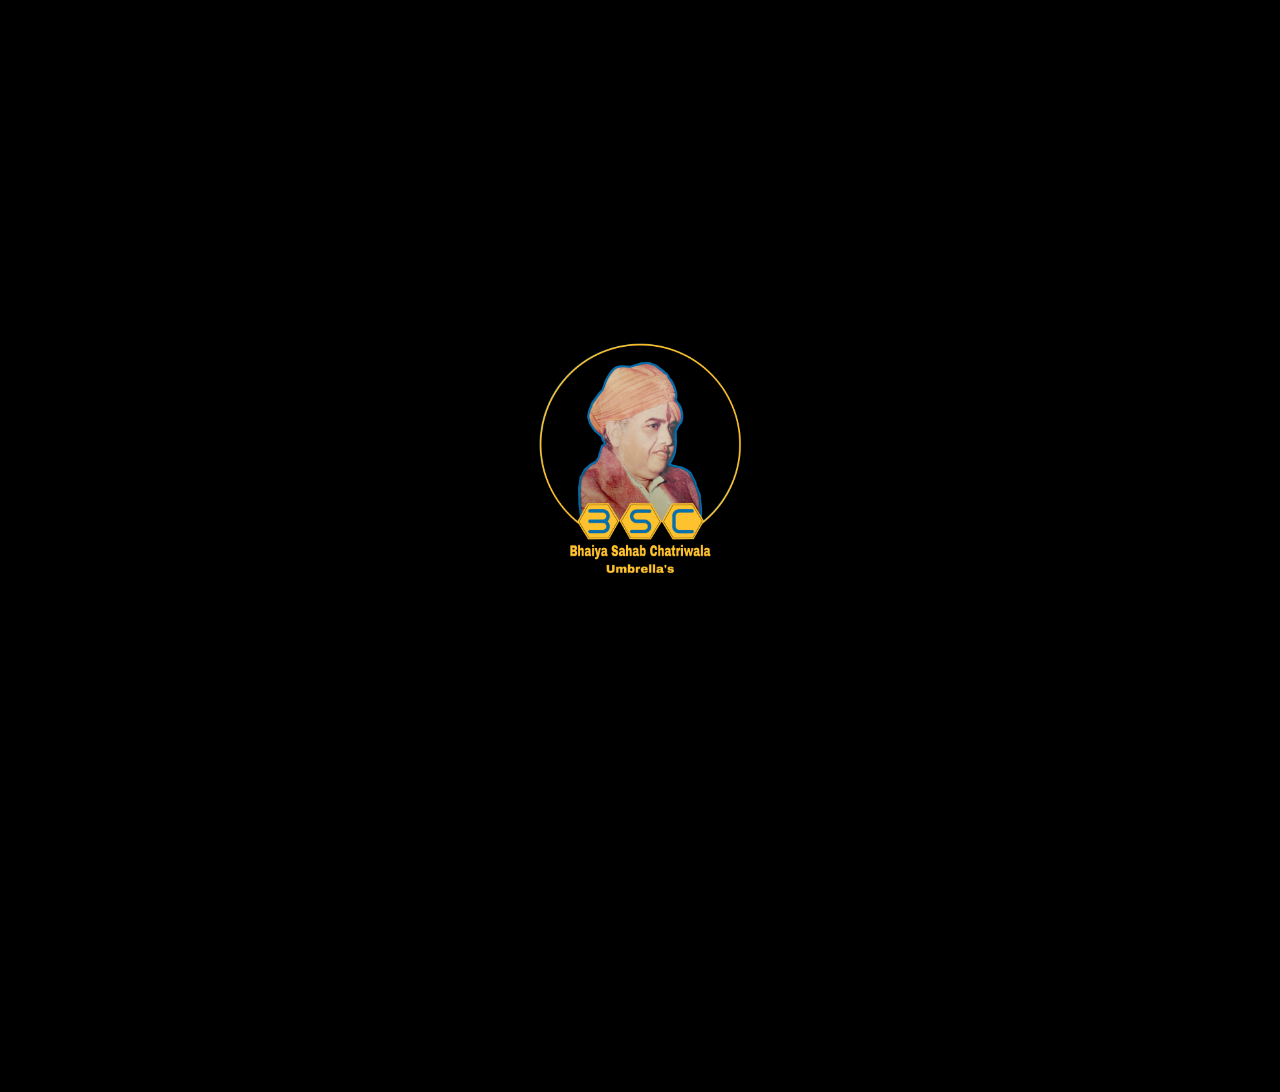
==== index.html @ 4df109ca "Add files via upload" ====
<!DOCTYPE html>
<html>
<head>
  <title>BSC Umbrellas</title>
  <style>
    body {
      background-color: black;
      display: flex;
      justify-content: center;
      align-items: center;
      height: 100vh;
      margin: 0;
    }

    .image-container {
      padding: 500px; /* Adjust padding as needed */
      text-align: center;
    }

    img {
      width: 100%;
      height: auto;
    }
  </style>
</head>
<body>
  <div class="image-container">
    <img src="image.png" alt="Your Image">
  </div>
</body>
</html>
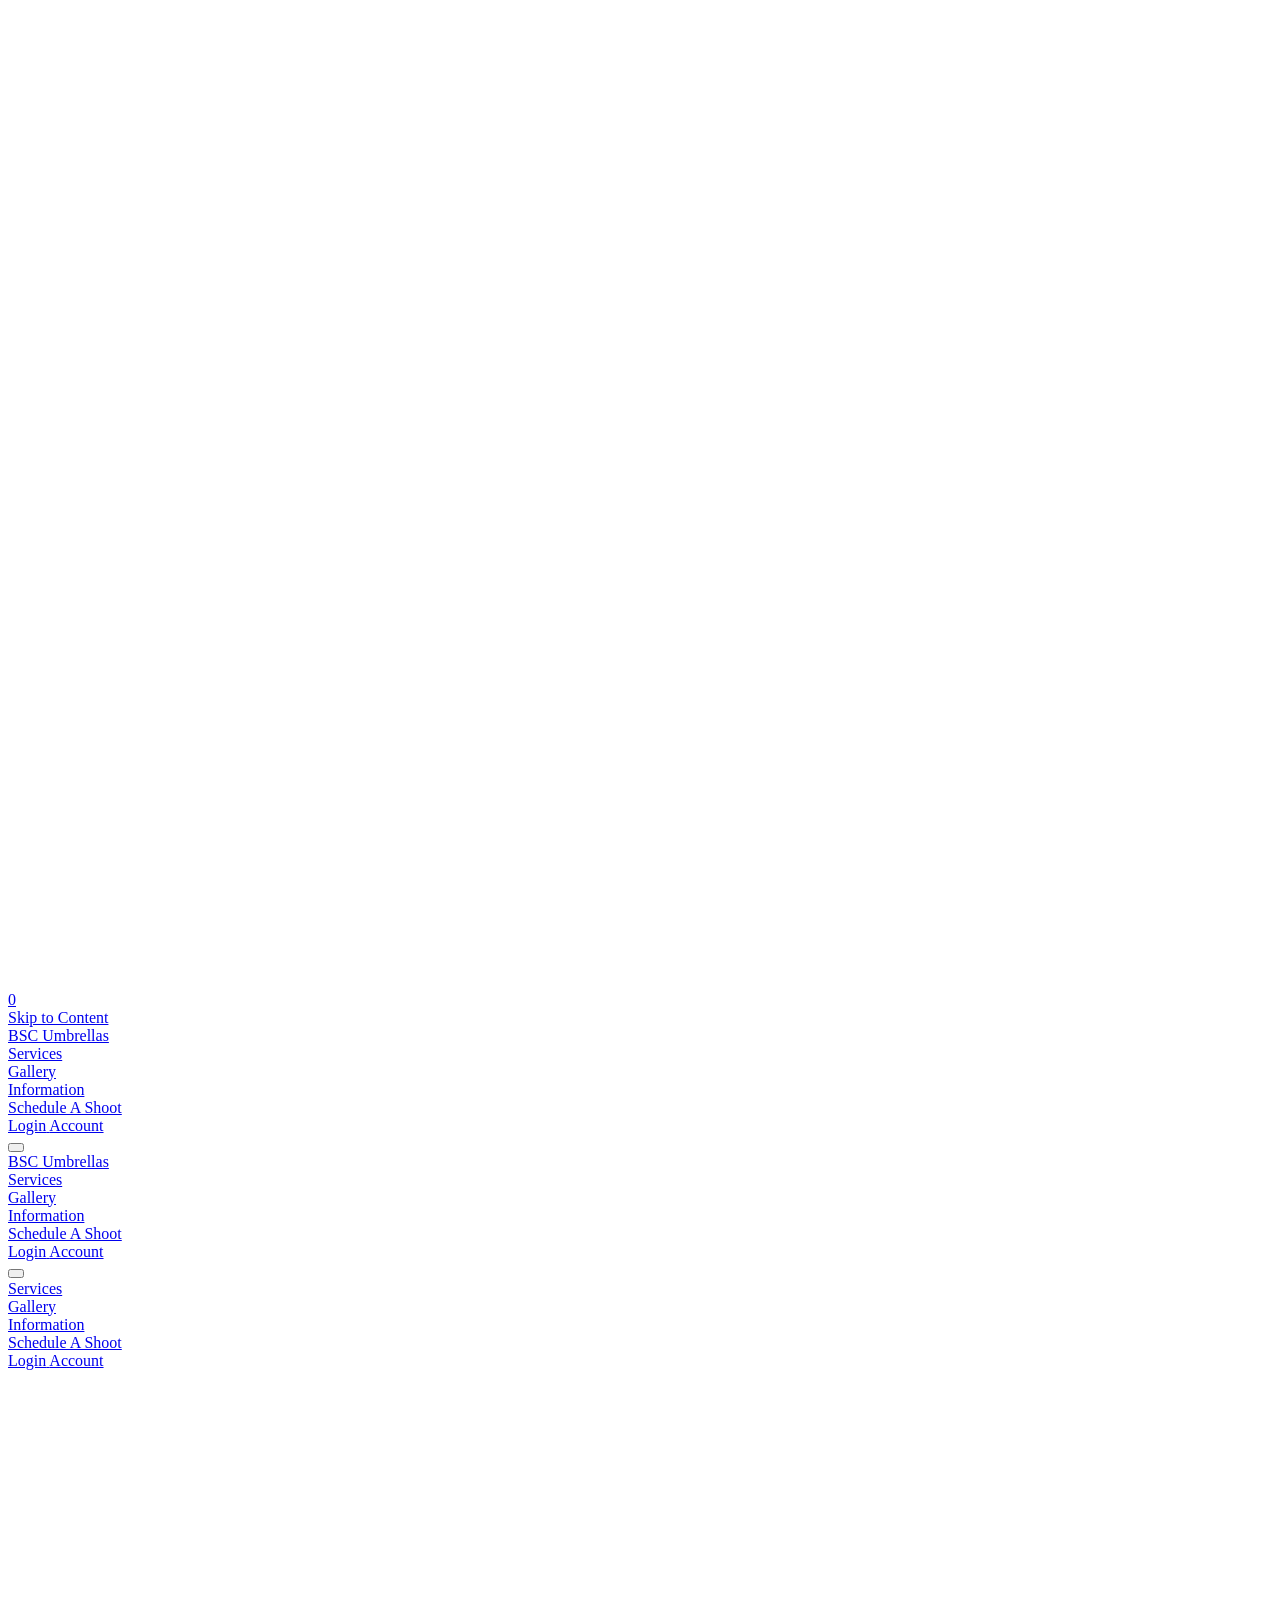
==== commit 9b97c761: "Update index.html" ====
--- a/index.html
+++ b/index.html
@@ -1,31 +1,1496 @@
-<!DOCTYPE html>
-<html>
-<head>
-  <title>BSC Umbrellas</title>
-  <style>
-    body {
-      background-color: black;
-      display: flex;
-      justify-content: center;
-      align-items: center;
-      height: 100vh;
-      margin: 0;
-    }
-
-    .image-container {
-      padding: 500px; /* Adjust padding as needed */
-      text-align: center;
-    }
-
-    img {
-      width: 100%;
-      height: auto;
-    }
-  </style>
-</head>
-<body>
-  <div class="image-container">
-    <img src="image.png" alt="Your Image">
-  </div>
-</body>
-</html>
+
+<!doctype html>
+<html xmlns:og="http://opengraphprotocol.org/schema/" xmlns:fb="http://www.facebook.com/2008/fbml" lang="en-US"  >
+  <head>
+    <meta http-equiv="X-UA-Compatible" content="IE=edge,chrome=1">
+    <meta name="viewport" content="width=device-width, initial-scale=1">
+    <!-- This is Squarespace. --><!-- shallot-lanternfish-g6jk -->
+<base href="">
+<meta charset="utf-8" />
+<title>BSC Umbrellas</title>
+<meta http-equiv="Accept-CH" content="Sec-CH-UA-Platform-Version, Sec-CH-UA-Model" /><link rel="icon" type="image/x-icon" href="https://assets.squarespace.com/universal/default-favicon.ico"/>
+<link rel="canonical" href="https://shallot-lanternfish-g6jk.squarespace.com"/>
+<meta property="og:site_name" content="BSC Umbrellas"/>
+<meta property="og:title" content="BSC Umbrellas"/>
+<meta property="og:url" content="https://shallot-lanternfish-g6jk.squarespace.com"/>
+<meta property="og:type" content="website"/>
+<meta itemprop="name" content="BSC Umbrellas"/>
+<meta itemprop="url" content="https://shallot-lanternfish-g6jk.squarespace.com"/>
+<meta name="twitter:title" content="BSC Umbrellas"/>
+<meta name="twitter:url" content="https://shallot-lanternfish-g6jk.squarespace.com"/>
+<meta name="twitter:card" content="summary"/>
+<meta name="description" content="" />
+<link rel="preconnect" href="https://images.squarespace-cdn.com">
+<script type="text/javascript" src="//use.typekit.net/ik/[base64].js"></script>
+<script type="text/javascript">try{Typekit.load();}catch(e){}</script>
+<script type="text/javascript" crossorigin="anonymous" defer="defer" nomodule="nomodule" src="//assets.squarespace.com/@sqs/polyfiller/1.6/legacy.js"></script>
+<script type="text/javascript" crossorigin="anonymous" defer="defer" src="//assets.squarespace.com/@sqs/polyfiller/1.6/modern.js"></script>
+<script type="text/javascript">SQUARESPACE_ROLLUPS = {};</script>
+<script>(function(rollups, name) { if (!rollups[name]) { rollups[name] = {}; } rollups[name].js = ["//assets.squarespace.com/universal/scripts-compressed/extract-css-runtime-6c32e32b6938e95defd7-min.en-US.js"]; })(SQUARESPACE_ROLLUPS, 'squarespace-extract_css_runtime');</script>
+<script crossorigin="anonymous" src="//assets.squarespace.com/universal/scripts-compressed/extract-css-runtime-6c32e32b6938e95defd7-min.en-US.js" defer ></script><script>(function(rollups, name) { if (!rollups[name]) { rollups[name] = {}; } rollups[name].js = ["//assets.squarespace.com/universal/scripts-compressed/extract-css-moment-js-vendor-dfbb72c875564c27a00c-min.en-US.js"]; })(SQUARESPACE_ROLLUPS, 'squarespace-extract_css_moment_js_vendor');</script>
+<script crossorigin="anonymous" src="//assets.squarespace.com/universal/scripts-compressed/extract-css-moment-js-vendor-dfbb72c875564c27a00c-min.en-US.js" defer ></script><script>(function(rollups, name) { if (!rollups[name]) { rollups[name] = {}; } rollups[name].js = ["//assets.squarespace.com/universal/scripts-compressed/cldr-resource-pack-15305921bb94c505cd92-min.en-US.js"]; })(SQUARESPACE_ROLLUPS, 'squarespace-cldr_resource_pack');</script>
+<script crossorigin="anonymous" src="//assets.squarespace.com/universal/scripts-compressed/cldr-resource-pack-15305921bb94c505cd92-min.en-US.js" defer ></script><script>(function(rollups, name) { if (!rollups[name]) { rollups[name] = {}; } rollups[name].js = ["//assets.squarespace.com/universal/scripts-compressed/common-vendors-stable-0f51b06fac4ba1f7c845-min.en-US.js"]; })(SQUARESPACE_ROLLUPS, 'squarespace-common_vendors_stable');</script>
+<script crossorigin="anonymous" src="//assets.squarespace.com/universal/scripts-compressed/common-vendors-stable-0f51b06fac4ba1f7c845-min.en-US.js" defer ></script><script>(function(rollups, name) { if (!rollups[name]) { rollups[name] = {}; } rollups[name].js = ["//assets.squarespace.com/universal/scripts-compressed/common-vendors-7fe376b784c3d1272675-min.en-US.js"]; })(SQUARESPACE_ROLLUPS, 'squarespace-common_vendors');</script>
+<script crossorigin="anonymous" src="//assets.squarespace.com/universal/scripts-compressed/common-vendors-7fe376b784c3d1272675-min.en-US.js" defer ></script><script>(function(rollups, name) { if (!rollups[name]) { rollups[name] = {}; } rollups[name].js = ["//assets.squarespace.com/universal/scripts-compressed/common-0af7051cb221d11716b7-min.en-US.js"]; })(SQUARESPACE_ROLLUPS, 'squarespace-common');</script>
+<script crossorigin="anonymous" src="//assets.squarespace.com/universal/scripts-compressed/common-0af7051cb221d11716b7-min.en-US.js" defer ></script><script>(function(rollups, name) { if (!rollups[name]) { rollups[name] = {}; } rollups[name].js = ["//assets.squarespace.com/universal/scripts-compressed/user-account-core-000e7836c83080affa0c-min.en-US.js"]; })(SQUARESPACE_ROLLUPS, 'squarespace-user_account_core');</script>
+<script crossorigin="anonymous" src="//assets.squarespace.com/universal/scripts-compressed/user-account-core-000e7836c83080affa0c-min.en-US.js" defer ></script><script>(function(rollups, name) { if (!rollups[name]) { rollups[name] = {}; } rollups[name].css = ["//assets.squarespace.com/universal/styles-compressed/user-account-core-e84acd73aa5ee3fcd4ad-min.en-US.css"]; })(SQUARESPACE_ROLLUPS, 'squarespace-user_account_core');</script>
+<link rel="stylesheet" type="text/css" href="//assets.squarespace.com/universal/styles-compressed/user-account-core-e84acd73aa5ee3fcd4ad-min.en-US.css"><script>(function(rollups, name) { if (!rollups[name]) { rollups[name] = {}; } rollups[name].js = ["//assets.squarespace.com/universal/scripts-compressed/performance-52d31862402d449695d0-min.en-US.js"]; })(SQUARESPACE_ROLLUPS, 'squarespace-performance');</script>
+<script crossorigin="anonymous" src="//assets.squarespace.com/universal/scripts-compressed/performance-52d31862402d449695d0-min.en-US.js" defer ></script><script data-name="static-context">Static = window.Static || {}; Static.SQUARESPACE_CONTEXT = {"betaFeatureFlags":["commerce_site_visitor_metrics","emit_donation_events_to_census","themes","commerce_order_status_access","i18n_beta_website_locales","collection_typename_switching","background_art_onboarding","marketing_landing_page","donations_refresh_in_circle_labs","visitor_react_forms","member_areas_feature","campaigns_discount_section_in_automations","rewrite_transactional_email_from_address","commerce_subscription_renewal_notifications","new_stacked_index","override_block_styles","crm_product_contacts_use_mfe","campaigns_discount_section_in_blasts","nested_categories","unify_edit_mode_p2","nested_categories_migration_enabled","customer_account_creation_recaptcha","scripts_defer","hideable_header_footer_for_courses","gdpr_cookie_banner","accounting_orders_sync","fluid_engine","campaigns_new_image_layout_picker","pages_panel_v3_search_bar","commerce_clearpay","hideable_header_footer","hideable_header_footer_for_memberareas","enable_css_variable_tweaks","is_feature_gate_refresh_enabled","campaigns_global_uc_ab","crm_redesign_phase_1","supports_versioned_template_assets","toggle_preview_new_shortcut","hideable_header_footer_for_videos","campaigns_import_discounts","send_local_pickup_ready_email","commerce_paywall_renewal_notifications","campaigns_thumbnail_layout","hide_header_footer_beta","donations_refresh","customer_accounts_email_verification","fluid_engine_clean_up_grid_contextual_change","blueprint_content_replacement"],"videoAssetsFeatureFlags":["mux-data-video-collection","mux-data-course-collection"],"facebookAppId":"314192535267336","facebookApiVersion":"v6.0","rollups":{"squarespace-announcement-bar":{"js":"//assets.squarespace.com/universal/scripts-compressed/announcement-bar-82a55d2bcacd1fa1d3ec-min.en-US.js"},"squarespace-audio-player":{"css":"//assets.squarespace.com/universal/styles-compressed/audio-player-9fb16b1675c0ff315dae-min.en-US.css","js":"//assets.squarespace.com/universal/scripts-compressed/audio-player-cda3d0fa26419c07eaa9-min.en-US.js"},"squarespace-blog-collection-list":{"css":"//assets.squarespace.com/universal/styles-compressed/blog-collection-list-0106e2d3707028a62a85-min.en-US.css","js":"//assets.squarespace.com/universal/scripts-compressed/blog-collection-list-f179daf3c110a4b83377-min.en-US.js"},"squarespace-calendar-block-renderer":{"css":"//assets.squarespace.com/universal/styles-compressed/calendar-block-renderer-0e361398b7723c9dc63e-min.en-US.css","js":"//assets.squarespace.com/universal/scripts-compressed/calendar-block-renderer-becb4ac66ce529be2bdc-min.en-US.js"},"squarespace-chartjs-helpers":{"css":"//assets.squarespace.com/universal/styles-compressed/chartjs-helpers-e1c09c17d776634c0edc-min.en-US.css","js":"//assets.squarespace.com/universal/scripts-compressed/chartjs-helpers-da52ff1571e0aca1e1c5-min.en-US.js"},"squarespace-comments":{"css":"//assets.squarespace.com/universal/styles-compressed/comments-24b74a0326eae0cd5049-min.en-US.css","js":"//assets.squarespace.com/universal/scripts-compressed/comments-a0f0d8ac974b7de690f4-min.en-US.js"},"squarespace-custom-css-popup":{"css":"//assets.squarespace.com/universal/styles-compressed/custom-css-popup-7fb4bd09bee3062ca29f-min.en-US.css","js":"//assets.squarespace.com/universal/scripts-compressed/custom-css-popup-5b0541c3915304a59263-min.en-US.js"},"squarespace-dialog":{"css":"//assets.squarespace.com/universal/styles-compressed/dialog-6816f8065458b74ddbe1-min.en-US.css","js":"//assets.squarespace.com/universal/scripts-compressed/dialog-f5adc2bfd3272756b466-min.en-US.js"},"squarespace-events-collection":{"css":"//assets.squarespace.com/universal/styles-compressed/events-collection-0e361398b7723c9dc63e-min.en-US.css","js":"//assets.squarespace.com/universal/scripts-compressed/events-collection-67c0d3276878656310bc-min.en-US.js"},"squarespace-form-rendering-utils":{"js":"//assets.squarespace.com/universal/scripts-compressed/form-rendering-utils-7d9990eaf890a063d3c2-min.en-US.js"},"squarespace-forms":{"css":"//assets.squarespace.com/universal/styles-compressed/forms-8d93ba2c12ff0765b64c-min.en-US.css","js":"//assets.squarespace.com/universal/scripts-compressed/forms-7f1fadf0be4417ff4504-min.en-US.js"},"squarespace-gallery-collection-list":{"css":"//assets.squarespace.com/universal/styles-compressed/gallery-collection-list-0106e2d3707028a62a85-min.en-US.css","js":"//assets.squarespace.com/universal/scripts-compressed/gallery-collection-list-98da2f72755541dab245-min.en-US.js"},"squarespace-image-zoom":{"css":"//assets.squarespace.com/universal/styles-compressed/image-zoom-0106e2d3707028a62a85-min.en-US.css","js":"//assets.squarespace.com/universal/scripts-compressed/image-zoom-80da18540c2c91f06baf-min.en-US.js"},"squarespace-pinterest":{"css":"//assets.squarespace.com/universal/styles-compressed/pinterest-0106e2d3707028a62a85-min.en-US.css","js":"//assets.squarespace.com/universal/scripts-compressed/pinterest-754236289c5ba28792cc-min.en-US.js"},"squarespace-popup-overlay":{"css":"//assets.squarespace.com/universal/styles-compressed/popup-overlay-b2bf7df4402e207cd72c-min.en-US.css","js":"//assets.squarespace.com/universal/scripts-compressed/popup-overlay-3ecbb34de4b62bd7f1a3-min.en-US.js"},"squarespace-product-quick-view":{"css":"//assets.squarespace.com/universal/styles-compressed/product-quick-view-4aec27f1bd826750e9db-min.en-US.css","js":"//assets.squarespace.com/universal/scripts-compressed/product-quick-view-c684483e9b743908aeab-min.en-US.js"},"squarespace-products-collection-item-v2":{"css":"//assets.squarespace.com/universal/styles-compressed/products-collection-item-v2-0106e2d3707028a62a85-min.en-US.css","js":"//assets.squarespace.com/universal/scripts-compressed/products-collection-item-v2-d76e0cec0cbd95d2fdfd-min.en-US.js"},"squarespace-products-collection-list-v2":{"css":"//assets.squarespace.com/universal/styles-compressed/products-collection-list-v2-0106e2d3707028a62a85-min.en-US.css","js":"//assets.squarespace.com/universal/scripts-compressed/products-collection-list-v2-be13450cfd6ff4aa937e-min.en-US.js"},"squarespace-search-page":{"css":"//assets.squarespace.com/universal/styles-compressed/search-page-dcc0462e30efbd6dc562-min.en-US.css","js":"//assets.squarespace.com/universal/scripts-compressed/search-page-fa32cb968d52feb3e4f9-min.en-US.js"},"squarespace-search-preview":{"js":"//assets.squarespace.com/universal/scripts-compressed/search-preview-fb8220341d13fe06a50f-min.en-US.js"},"squarespace-simple-liking":{"css":"//assets.squarespace.com/universal/styles-compressed/simple-liking-a9eb87c1b73b199ce387-min.en-US.css","js":"//assets.squarespace.com/universal/scripts-compressed/simple-liking-3c5936ee7186988153f2-min.en-US.js"},"squarespace-social-buttons":{"css":"//assets.squarespace.com/universal/styles-compressed/social-buttons-98ee3a678d356d849b76-min.en-US.css","js":"//assets.squarespace.com/universal/scripts-compressed/social-buttons-18d01aeb237c8b65741d-min.en-US.js"},"squarespace-tourdates":{"css":"//assets.squarespace.com/universal/styles-compressed/tourdates-0106e2d3707028a62a85-min.en-US.css","js":"//assets.squarespace.com/universal/scripts-compressed/tourdates-705763b908fbffcb73e4-min.en-US.js"},"squarespace-website-overlays-manager":{"css":"//assets.squarespace.com/universal/styles-compressed/website-overlays-manager-6dfb472f441e39d78b13-min.en-US.css","js":"//assets.squarespace.com/universal/scripts-compressed/website-overlays-manager-a06545cabe41f52c4e10-min.en-US.js"}},"pageType":2,"website":{"id":"66ae064d92ee4a4804e218df","identifier":"shallot-lanternfish-g6jk","websiteType":1,"contentModifiedOn":1722680944218,"cloneable":false,"hasBeenCloneable":false,"siteStatus":{},"language":"en-US","timeZone":"Asia/Kolkata","machineTimeZoneOffset":19800000,"timeZoneOffset":19800000,"timeZoneAbbr":"IST","siteTitle":"BSC Umbrellas","fullSiteTitle":"BSC Umbrellas","siteDescription":"","location":{},"shareButtonOptions":{"8":true,"3":true,"4":true,"7":true,"1":true,"2":true,"6":true},"authenticUrl":"https://shallot-lanternfish-g6jk.squarespace.com","internalUrl":"https://shallot-lanternfish-g6jk.squarespace.com","baseUrl":"https://shallot-lanternfish-g6jk.squarespace.com","sslSetting":3,"isHstsEnabled":true,"socialAccounts":[{"serviceId":64,"addedOn":1722680909307,"profileUrl":"http://instagram.com/squarespace","iconEnabled":true,"serviceName":"instagram-unauth"},{"serviceId":62,"addedOn":1722680909310,"profileUrl":"http://twitter.com/squarespace","iconEnabled":true,"serviceName":"twitter-unauth"},{"serviceId":65,"addedOn":1722680909329,"profileUrl":"https://www.linkedin.com/company/squarespace/","iconEnabled":true,"serviceName":"linkedin-unauth"}],"typekitId":"","statsMigrated":false,"imageMetadataProcessingEnabled":false,"captchaSettings":{"enabledForDonations":false},"showOwnerLogin":false},"websiteSettings":{"id":"66ae064d92ee4a4804e218e8","websiteId":"66ae064d92ee4a4804e218df","subjects":[],"country":"IN","state":"MP","simpleLikingEnabled":true,"mobileInfoBarSettings":{"isContactEmailEnabled":false,"isContactPhoneNumberEnabled":false,"isLocationEnabled":false,"isBusinessHoursEnabled":false},"announcementBarSettings":{},"commentLikesAllowed":true,"commentAnonAllowed":true,"commentThreaded":true,"commentApprovalRequired":false,"commentAvatarsOn":true,"commentSortType":2,"commentFlagThreshold":0,"commentFlagsAllowed":true,"commentEnableByDefault":true,"commentDisableAfterDaysDefault":0,"disqusShortname":"","commentsEnabled":false,"businessHours":{},"storeSettings":{"returnPolicy":null,"termsOfService":null,"privacyPolicy":null,"expressCheckout":false,"continueShoppingLinkUrl":"/","useLightCart":false,"showNoteField":false,"shippingCountryDefaultValue":"US","billToShippingDefaultValue":false,"showShippingPhoneNumber":true,"isShippingPhoneRequired":false,"showBillingPhoneNumber":true,"isBillingPhoneRequired":false,"currenciesSupported":["USD","CAD","GBP","AUD","EUR","CHF","NOK","SEK","DKK","NZD","SGD","MXN","HKD","CZK","ILS","MYR","RUB","PHP","PLN","THB","BRL","ARS","COP","IDR","INR","JPY","ZAR"],"defaultCurrency":"USD","selectedCurrency":"INR","measurementStandard":1,"showCustomCheckoutForm":false,"checkoutPageMarketingOptInEnabled":true,"enableMailingListOptInByDefault":false,"sameAsRetailLocation":false,"merchandisingSettings":{"scarcityEnabledOnProductItems":false,"scarcityEnabledOnProductBlocks":false,"scarcityMessageType":"DEFAULT_SCARCITY_MESSAGE","scarcityThreshold":10,"multipleQuantityAllowedForServices":true,"restockNotificationsEnabled":false,"restockNotificationsMailingListSignUpEnabled":false,"relatedProductsEnabled":false,"relatedProductsOrdering":"random","soldOutVariantsDropdownDisabled":false,"productComposerOptedIn":false,"productComposerABTestOptedOut":false,"productReviewsEnabled":false},"minimumOrderSubtotalEnabled":false,"minimumOrderSubtotal":{"currency":"INR","value":"0.00"},"isLive":false,"multipleQuantityAllowedForServices":true},"useEscapeKeyToLogin":false,"ssBadgeType":1,"ssBadgePosition":4,"ssBadgeVisibility":1,"ssBadgeDevices":1,"pinterestOverlayOptions":{"mode":"disabled"},"ampEnabled":false,"userAccountsSettings":{"loginAllowed":true,"signupAllowed":true}},"cookieSettings":{"isCookieBannerEnabled":false,"isRestrictiveCookiePolicyEnabled":false,"isRestrictiveCookiePolicyAbsolute":false,"cookieBannerText":"","cookieBannerTheme":"","cookieBannerVariant":"","cookieBannerPosition":"","cookieBannerCtaVariant":"","cookieBannerCtaText":"","cookieBannerAcceptType":"OPT_IN","cookieBannerOptOutCtaText":"","cookieBannerHasOptOut":false,"cookieBannerHasManageCookies":true,"cookieBannerManageCookiesLabel":"","cookieBannerSavedPreferencesText":"","cookieBannerSavedPreferencesLayout":"PILL"},"websiteCloneable":false,"collection":{"title":"Home","id":"66ae066f474fde1309609821","fullUrl":"/","type":10,"permissionType":1},"subscribed":false,"appDomain":"squarespace.com","templateTweakable":true,"tweakJSON":{"form-use-theme-colors":"false","header-logo-height":"50px","header-mobile-logo-max-height":"30px","header-vert-padding":"2.2vw","header-width":"Inset","maxPageWidth":"1800px","pagePadding":"4vw","tweak-blog-alternating-side-by-side-image-aspect-ratio":"1:1 Square","tweak-blog-alternating-side-by-side-image-spacing":"5%","tweak-blog-alternating-side-by-side-meta-spacing":"15px","tweak-blog-alternating-side-by-side-primary-meta":"Categories","tweak-blog-alternating-side-by-side-read-more-spacing":"5px","tweak-blog-alternating-side-by-side-secondary-meta":"Date","tweak-blog-basic-grid-columns":"2","tweak-blog-basic-grid-image-aspect-ratio":"3:2 Standard","tweak-blog-basic-grid-image-spacing":"30px","tweak-blog-basic-grid-meta-spacing":"15px","tweak-blog-basic-grid-primary-meta":"Categories","tweak-blog-basic-grid-read-more-spacing":"15px","tweak-blog-basic-grid-secondary-meta":"Date","tweak-blog-item-custom-width":"60","tweak-blog-item-show-author-profile":"true","tweak-blog-item-width":"Narrow","tweak-blog-masonry-columns":"2","tweak-blog-masonry-horizontal-spacing":"150px","tweak-blog-masonry-image-spacing":"25px","tweak-blog-masonry-meta-spacing":"20px","tweak-blog-masonry-primary-meta":"Categories","tweak-blog-masonry-read-more-spacing":"5px","tweak-blog-masonry-secondary-meta":"Date","tweak-blog-masonry-vertical-spacing":"100px","tweak-blog-side-by-side-image-aspect-ratio":"1:1 Square","tweak-blog-side-by-side-image-spacing":"6%","tweak-blog-side-by-side-meta-spacing":"20px","tweak-blog-side-by-side-primary-meta":"Categories","tweak-blog-side-by-side-read-more-spacing":"5px","tweak-blog-side-by-side-secondary-meta":"Date","tweak-blog-single-column-image-spacing":"40px","tweak-blog-single-column-meta-spacing":"30px","tweak-blog-single-column-primary-meta":"Categories","tweak-blog-single-column-read-more-spacing":"30px","tweak-blog-single-column-secondary-meta":"Date","tweak-events-stacked-show-thumbnails":"true","tweak-events-stacked-thumbnail-size":"3:2 Standard","tweak-fixed-header":"true","tweak-fixed-header-style":"Basic","tweak-global-animations-animation-curve":"ease","tweak-global-animations-animation-delay":"0.1s","tweak-global-animations-animation-duration":"0.1s","tweak-global-animations-animation-style":"fade","tweak-global-animations-animation-type":"none","tweak-global-animations-complexity-level":"detailed","tweak-global-animations-enabled":"false","tweak-portfolio-grid-basic-custom-height":"50","tweak-portfolio-grid-overlay-custom-height":"50","tweak-portfolio-hover-follow-acceleration":"10%","tweak-portfolio-hover-follow-animation-duration":"Medium","tweak-portfolio-hover-follow-animation-type":"Fade","tweak-portfolio-hover-follow-delimiter":"Forward Slash","tweak-portfolio-hover-follow-front":"false","tweak-portfolio-hover-follow-layout":"Inline","tweak-portfolio-hover-follow-size":"75","tweak-portfolio-hover-follow-text-spacing-x":"1.5","tweak-portfolio-hover-follow-text-spacing-y":"1.5","tweak-portfolio-hover-static-animation-duration":"Medium","tweak-portfolio-hover-static-animation-type":"Scale Up","tweak-portfolio-hover-static-delimiter":"Forward Slash","tweak-portfolio-hover-static-front":"false","tweak-portfolio-hover-static-layout":"Stacked","tweak-portfolio-hover-static-size":"75","tweak-portfolio-hover-static-text-spacing-x":"1.5","tweak-portfolio-hover-static-text-spacing-y":"1.5","tweak-portfolio-index-background-animation-duration":"Medium","tweak-portfolio-index-background-animation-type":"Fade","tweak-portfolio-index-background-custom-height":"50","tweak-portfolio-index-background-delimiter":"None","tweak-portfolio-index-background-height":"Large","tweak-portfolio-index-background-horizontal-alignment":"Center","tweak-portfolio-index-background-link-format":"Stacked","tweak-portfolio-index-background-persist":"false","tweak-portfolio-index-background-vertical-alignment":"Middle","tweak-portfolio-index-background-width":"Full Bleed","tweak-product-basic-item-click-action":"None","tweak-product-basic-item-gallery-aspect-ratio":"3:4 Three-Four (Vertical)","tweak-product-basic-item-gallery-design":"Slideshow","tweak-product-basic-item-gallery-width":"50%","tweak-product-basic-item-hover-action":"None","tweak-product-basic-item-image-spacing":"3vw","tweak-product-basic-item-image-zoom-factor":"1.75","tweak-product-basic-item-product-variant-display":"Dropdown","tweak-product-basic-item-thumbnail-placement":"Side","tweak-product-basic-item-variant-picker-layout":"Dropdowns","tweak-products-add-to-cart-button":"false","tweak-products-columns":"3","tweak-products-gutter-column":"2vw","tweak-products-gutter-row":"3vw","tweak-products-header-text-alignment":"Middle","tweak-products-image-aspect-ratio":"1:1 Square","tweak-products-image-text-spacing":"1vw","tweak-products-mobile-columns":"1","tweak-products-text-alignment":"Left","tweak-products-width":"Inset","tweak-transparent-header":"true"},"templateId":"5c5a519771c10ba3470d8101","templateVersion":"7.1","pageFeatures":[1,2,4],"gmRenderKey":"QUl6YVN5Q0JUUk9xNkx1dkZfSUUxcjQ2LVQ0QWVUU1YtMGQ3bXk4","templateScriptsRootUrl":"https://static1.squarespace.com/static/vta/5c5a519771c10ba3470d8101/scripts/","impersonatedSession":false,"demoCollections":[{"collectionId":"63506526a962b83855e7ee52","deleted":true},{"collectionId":"635066bd9f2faf37da8d2ef8","deleted":false},{"collectionId":"63506718d9d8fa63aa257c99","deleted":false},{"collectionId":"6377bdd7840a5f36a68793ea","deleted":false},{"collectionId":"6377be987c9d3667682941d2","deleted":false}],"tzData":{"zones":[[330,null,"IST",null]],"rules":{}},"showAnnouncementBar":false,"recaptchaEnterpriseContext":{"recaptchaEnterpriseSiteKey":"6LdDFQwjAAAAAPigEvvPgEVbb7QBm-TkVJdDTlAv"},"i18nContext":{"timeZoneData":{"id":"Asia/Kolkata","name":"India Standard Time"}},"env":"PRODUCTION"};</script><script type="application/ld+json">{"url":"https://shallot-lanternfish-g6jk.squarespace.com","name":"BSC Umbrellas","description":"","@context":"http://schema.org","@type":"WebSite"}</script><script type="application/ld+json">{"address":"","openingHours":"","@context":"http://schema.org","@type":"LocalBusiness"}</script><link rel="stylesheet" type="text/css" href="https://static1.squarespace.com/static/versioned-site-css/66ae064d92ee4a4804e218df/1/5c5a519771c10ba3470d8101/66ae064d92ee4a4804e218ed/1550/site.css"/><script>Static.COOKIE_BANNER_CAPABLE = true;</script>
+<!-- End of Squarespace Headers -->
+    
+      <link rel="stylesheet" type="text/css" href="https://static1.squarespace.com/static/vta/5c5a519771c10ba3470d8101/versioned-assets/1722632295808-EC46FDD7XUWRGN7BOAK2/static.css">
+    
+  </head>
+
+  <body
+    id="collection-66ae066f474fde1309609821"
+    class="
+      primary-button-style-outline primary-button-shape-square secondary-button-style-outline secondary-button-shape-square tertiary-button-style-outline tertiary-button-shape-square  form-field-style-solid form-field-shape-square form-field-border-all form-field-checkbox-type-icon form-field-checkbox-fill-solid form-field-checkbox-color-inverted form-field-checkbox-shape-square form-field-checkbox-layout-stack form-field-radio-type-icon form-field-radio-fill-solid form-field-radio-color-normal form-field-radio-shape-pill form-field-radio-layout-stack form-field-survey-fill-solid form-field-survey-color-normal form-field-survey-shape-pill form-field-hover-focus-outline form-submit-button-style-label header-overlay-alignment-center header-width-inset tweak-transparent-header tweak-fixed-header tweak-fixed-header-style-basic tweak-blog-alternating-side-by-side-width-inset tweak-blog-alternating-side-by-side-image-aspect-ratio-11-square tweak-blog-alternating-side-by-side-text-alignment-left tweak-blog-alternating-side-by-side-read-more-style-show tweak-blog-alternating-side-by-side-image-text-alignment-middle tweak-blog-alternating-side-by-side-delimiter-bullet tweak-blog-alternating-side-by-side-meta-position-top tweak-blog-alternating-side-by-side-primary-meta-categories tweak-blog-alternating-side-by-side-secondary-meta-date tweak-blog-alternating-side-by-side-excerpt-show tweak-blog-basic-grid-width-inset tweak-blog-basic-grid-image-aspect-ratio-32-standard tweak-blog-basic-grid-text-alignment-center tweak-blog-basic-grid-delimiter-bullet tweak-blog-basic-grid-image-placement-above tweak-blog-basic-grid-read-more-style-show tweak-blog-basic-grid-primary-meta-categories tweak-blog-basic-grid-secondary-meta-date tweak-blog-basic-grid-excerpt-show tweak-blog-item-width-narrow tweak-blog-item-text-alignment-left tweak-blog-item-meta-position-above-title tweak-blog-item-show-categories tweak-blog-item-show-date tweak-blog-item-show-author-name tweak-blog-item-show-author-profile tweak-blog-item-delimiter-dash tweak-blog-masonry-width-full tweak-blog-masonry-text-alignment-center tweak-blog-masonry-primary-meta-categories tweak-blog-masonry-secondary-meta-date tweak-blog-masonry-meta-position-top tweak-blog-masonry-read-more-style-show tweak-blog-masonry-delimiter-space tweak-blog-masonry-image-placement-above tweak-blog-masonry-excerpt-show tweak-blog-side-by-side-width-inset tweak-blog-side-by-side-image-placement-left tweak-blog-side-by-side-image-aspect-ratio-11-square tweak-blog-side-by-side-primary-meta-categories tweak-blog-side-by-side-secondary-meta-date tweak-blog-side-by-side-meta-position-top tweak-blog-side-by-side-text-alignment-left tweak-blog-side-by-side-image-text-alignment-middle tweak-blog-side-by-side-read-more-style-show tweak-blog-side-by-side-delimiter-bullet tweak-blog-side-by-side-excerpt-show tweak-blog-single-column-width-inset tweak-blog-single-column-text-alignment-center tweak-blog-single-column-image-placement-above tweak-blog-single-column-delimiter-bullet tweak-blog-single-column-read-more-style-show tweak-blog-single-column-primary-meta-categories tweak-blog-single-column-secondary-meta-date tweak-blog-single-column-meta-position-top tweak-blog-single-column-content-excerpt-and-title tweak-events-stacked-width-inset tweak-events-stacked-height-small tweak-events-stacked-show-past-events tweak-events-stacked-show-thumbnails tweak-events-stacked-thumbnail-size-32-standard tweak-events-stacked-date-style-side-tag tweak-events-stacked-show-time tweak-events-stacked-show-location tweak-events-stacked-ical-gcal-links tweak-events-stacked-show-excerpt   tweak-global-animations-complexity-level-detailed tweak-global-animations-animation-style-fade tweak-global-animations-animation-type-none tweak-global-animations-animation-curve-ease tweak-portfolio-grid-basic-width-inset tweak-portfolio-grid-basic-height-medium tweak-portfolio-grid-basic-image-aspect-ratio-43-four-three tweak-portfolio-grid-basic-text-alignment-left tweak-portfolio-grid-basic-hover-effect-zoom tweak-portfolio-grid-overlay-width-full tweak-portfolio-grid-overlay-height-small tweak-portfolio-grid-overlay-image-aspect-ratio-43-four-three tweak-portfolio-grid-overlay-text-placement-center tweak-portfolio-grid-overlay-show-text-after-hover tweak-portfolio-index-background-link-format-stacked tweak-portfolio-index-background-width-full-bleed tweak-portfolio-index-background-height-large  tweak-portfolio-index-background-vertical-alignment-middle tweak-portfolio-index-background-horizontal-alignment-center tweak-portfolio-index-background-delimiter-none tweak-portfolio-index-background-animation-type-fade tweak-portfolio-index-background-animation-duration-medium tweak-portfolio-hover-follow-layout-inline  tweak-portfolio-hover-follow-delimiter-forward-slash tweak-portfolio-hover-follow-animation-type-fade tweak-portfolio-hover-follow-animation-duration-medium tweak-portfolio-hover-static-layout-stacked  tweak-portfolio-hover-static-delimiter-forward-slash tweak-portfolio-hover-static-animation-type-scale-up tweak-portfolio-hover-static-animation-duration-medium tweak-product-basic-item-product-variant-display-dropdown tweak-product-basic-item-product-subscription-display-radio tweak-product-basic-item-product-subscription-border-shape-square tweak-product-basic-item-width-full tweak-product-basic-item-gallery-aspect-ratio-34-three-four-vertical tweak-product-basic-item-text-alignment-left tweak-product-basic-item-navigation-breadcrumbs tweak-product-basic-item-description-position-below-price tweak-product-basic-item-description-position-mobile-below-add-to-cart-button tweak-product-basic-item-content-alignment-top tweak-product-basic-item-gallery-design-slideshow tweak-product-basic-item-gallery-placement-left tweak-product-basic-item-thumbnail-placement-side tweak-product-basic-item-click-action-none tweak-product-basic-item-hover-action-none tweak-product-basic-item-variant-picker-layout-dropdowns tweak-product-basic-item-add-to-cart-standalone tweak-product-basic-item-add-to-cart-mobile-standalone tweak-products-width-inset tweak-products-image-aspect-ratio-11-square tweak-products-text-alignment-left  tweak-products-price-show tweak-products-nested-category-type-top tweak-products-category-title tweak-products-header-text-alignment-middle tweak-products-breadcrumbs image-block-poster-text-alignment-center image-block-card-content-position-center image-block-card-text-alignment-left image-block-overlap-content-position-center image-block-overlap-text-alignment-left image-block-collage-content-position-top image-block-collage-text-alignment-left image-block-stack-text-alignment-left hide-opentable-icons opentable-style-dark tweak-product-quick-view-button-style-floating tweak-product-quick-view-button-position-bottom tweak-product-quick-view-lightbox-excerpt-display-truncate tweak-product-quick-view-lightbox-show-arrows tweak-product-quick-view-lightbox-show-close-button tweak-product-quick-view-lightbox-controls-weight-light native-currency-code-inr collection-type-page collection-66ae066f474fde1309609821 collection-layout-default homepage mobile-style-available sqs-seven-one
+      
+        
+          
+            
+              
+            
+          
+        
+      
+    "
+    tabindex="-1"
+  >
+    <div
+      id="siteWrapper"
+      class="clearfix site-wrapper"
+    >
+      
+        <div id="floatingCart" class="floating-cart hidden">
+          <a href="/cart" class="icon icon--stroke icon--fill icon--cart sqs-custom-cart">
+            <span class="Cart-inner">
+              
+
+
+
+  <svg class="icon icon--cart" viewBox="0 0 31 24">
+  <g class="svg-icon cart-icon--odd">
+    <circle fill="none" stroke-miterlimit="10" cx="22.5" cy="21.5" r="1"/>
+    <circle fill="none" stroke-miterlimit="10" cx="9.5" cy="21.5" r="1"/>
+    <path fill="none" stroke-miterlimit="10" d="M0,1.5h5c0.6,0,1.1,0.4,1.1,1l1.7,13
+      c0.1,0.5,0.6,1,1.1,1h15c0.5,0,1.2-0.4,1.4-0.9l3.3-8.1c0.2-0.5-0.1-0.9-0.6-0.9H12"/>
+  </g>
+</svg>
+
+              <div class="legacy-cart icon-cart-quantity">
+                <span class="sqs-cart-quantity">0</span>
+              </div>
+            </span>
+          </a>
+        </div>
+      
+
+      
+
+
+
+
+
+
+
+
+
+
+
+
+
+
+
+
+
+  <header
+    data-test="header"
+    id="header"
+    
+    class="
+      
+        
+          
+        
+      
+      header theme-col--primary
+    "
+    data-section-theme=""
+    data-controller="Header"
+    data-current-styles="{
+&quot;layout&quot;: &quot;navRight&quot;,
+&quot;action&quot;: {
+&quot;href&quot;: &quot;/session&quot;,
+&quot;buttonText&quot;: &quot;Book session&quot;,
+&quot;newWindow&quot;: false
+},
+&quot;showSocial&quot;: false,
+&quot;socialOptions&quot;: {
+&quot;socialBorderShape&quot;: &quot;none&quot;,
+&quot;socialBorderStyle&quot;: &quot;outline&quot;,
+&quot;socialBorderThickness&quot;: {
+&quot;unit&quot;: &quot;px&quot;,
+&quot;value&quot;: 1.0
+}
+},
+&quot;menuOverlayAnimation&quot;: &quot;fade&quot;,
+&quot;cartStyle&quot;: &quot;cart&quot;,
+&quot;cartText&quot;: &quot;Cart&quot;,
+&quot;showEmptyCartState&quot;: true,
+&quot;cartOptions&quot;: {
+&quot;iconType&quot;: &quot;stroke-1&quot;,
+&quot;cartBorderShape&quot;: &quot;none&quot;,
+&quot;cartBorderStyle&quot;: &quot;outline&quot;,
+&quot;cartBorderThickness&quot;: {
+&quot;unit&quot;: &quot;px&quot;,
+&quot;value&quot;: 1.0
+}
+},
+&quot;showButton&quot;: false,
+&quot;showCart&quot;: false,
+&quot;showAccountLogin&quot;: true,
+&quot;headerStyle&quot;: &quot;dynamic&quot;,
+&quot;languagePicker&quot;: {
+&quot;enabled&quot;: false,
+&quot;iconEnabled&quot;: false,
+&quot;iconType&quot;: &quot;globe&quot;,
+&quot;flagShape&quot;: &quot;shiny&quot;,
+&quot;languageFlags&quot;: [ ]
+},
+&quot;mobileOptions&quot;: {
+&quot;layout&quot;: &quot;logoLeftNavRight&quot;,
+&quot;menuIcon&quot;: &quot;doubleLineHamburger&quot;,
+&quot;menuIconOptions&quot;: {
+&quot;style&quot;: &quot;doubleLineHamburger&quot;,
+&quot;thickness&quot;: {
+&quot;unit&quot;: &quot;px&quot;,
+&quot;value&quot;: 1.0
+}
+}
+},
+&quot;dynamicOptions&quot;: {
+&quot;border&quot;: {
+&quot;enabled&quot;: true,
+&quot;position&quot;: &quot;bottom&quot;,
+&quot;thickness&quot;: {
+&quot;unit&quot;: &quot;px&quot;,
+&quot;value&quot;: 1.0
+},
+&quot;color&quot;: {
+&quot;type&quot;: &quot;SITE_PALETTE_COLOR&quot;,
+&quot;sitePaletteColor&quot;: {
+&quot;colorName&quot;: &quot;black&quot;,
+&quot;alphaModifier&quot;: 1.0
+}
+}
+}
+},
+&quot;solidOptions&quot;: {
+&quot;headerOpacity&quot;: {
+&quot;unit&quot;: &quot;%&quot;,
+&quot;value&quot;: 100.0
+},
+&quot;border&quot;: {
+&quot;enabled&quot;: false,
+&quot;position&quot;: &quot;allSides&quot;,
+&quot;thickness&quot;: {
+&quot;unit&quot;: &quot;px&quot;,
+&quot;value&quot;: 4.0
+},
+&quot;color&quot;: {
+&quot;type&quot;: &quot;SITE_PALETTE_COLOR&quot;,
+&quot;sitePaletteColor&quot;: {
+&quot;colorName&quot;: &quot;black&quot;,
+&quot;alphaModifier&quot;: 1.0
+}
+}
+},
+&quot;dropShadow&quot;: {
+&quot;enabled&quot;: false,
+&quot;blur&quot;: {
+&quot;unit&quot;: &quot;px&quot;,
+&quot;value&quot;: 30.0
+},
+&quot;spread&quot;: {
+&quot;unit&quot;: &quot;px&quot;,
+&quot;value&quot;: 0.0
+},
+&quot;distance&quot;: {
+&quot;unit&quot;: &quot;px&quot;,
+&quot;value&quot;: 0.0
+},
+&quot;color&quot;: {
+&quot;type&quot;: &quot;SITE_PALETTE_COLOR&quot;,
+&quot;sitePaletteColor&quot;: {
+&quot;colorName&quot;: &quot;black&quot;,
+&quot;alphaModifier&quot;: 1.0
+}
+}
+},
+&quot;blurBackground&quot;: {
+&quot;enabled&quot;: false,
+&quot;blurRadius&quot;: {
+&quot;unit&quot;: &quot;px&quot;,
+&quot;value&quot;: 12.0
+}
+},
+&quot;backgroundColor&quot;: {
+&quot;type&quot;: &quot;SITE_PALETTE_COLOR&quot;,
+&quot;sitePaletteColor&quot;: {
+&quot;colorName&quot;: &quot;white&quot;,
+&quot;alphaModifier&quot;: 1.0
+}
+},
+&quot;navigationColor&quot;: {
+&quot;type&quot;: &quot;SITE_PALETTE_COLOR&quot;,
+&quot;sitePaletteColor&quot;: {
+&quot;colorName&quot;: &quot;black&quot;,
+&quot;alphaModifier&quot;: 1.0
+}
+}
+},
+&quot;gradientOptions&quot;: {
+&quot;gradientType&quot;: &quot;faded&quot;,
+&quot;headerOpacity&quot;: {
+&quot;unit&quot;: &quot;%&quot;,
+&quot;value&quot;: 0.0
+},
+&quot;border&quot;: {
+&quot;enabled&quot;: false,
+&quot;position&quot;: &quot;allSides&quot;,
+&quot;thickness&quot;: {
+&quot;unit&quot;: &quot;px&quot;,
+&quot;value&quot;: 4.0
+},
+&quot;color&quot;: {
+&quot;type&quot;: &quot;SITE_PALETTE_COLOR&quot;,
+&quot;sitePaletteColor&quot;: {
+&quot;colorName&quot;: &quot;black&quot;,
+&quot;alphaModifier&quot;: 1.0
+}
+}
+},
+&quot;dropShadow&quot;: {
+&quot;enabled&quot;: false,
+&quot;blur&quot;: {
+&quot;unit&quot;: &quot;px&quot;,
+&quot;value&quot;: 30.0
+},
+&quot;spread&quot;: {
+&quot;unit&quot;: &quot;px&quot;,
+&quot;value&quot;: 0.0
+},
+&quot;distance&quot;: {
+&quot;unit&quot;: &quot;px&quot;,
+&quot;value&quot;: 0.0
+},
+&quot;color&quot;: {
+&quot;type&quot;: &quot;SITE_PALETTE_COLOR&quot;,
+&quot;sitePaletteColor&quot;: {
+&quot;colorName&quot;: &quot;black&quot;,
+&quot;alphaModifier&quot;: 1.0
+}
+}
+},
+&quot;blurBackground&quot;: {
+&quot;enabled&quot;: false,
+&quot;blurRadius&quot;: {
+&quot;unit&quot;: &quot;px&quot;,
+&quot;value&quot;: 12.0
+}
+},
+&quot;backgroundColor&quot;: {
+&quot;type&quot;: &quot;SITE_PALETTE_COLOR&quot;,
+&quot;sitePaletteColor&quot;: {
+&quot;colorName&quot;: &quot;white&quot;,
+&quot;alphaModifier&quot;: 1.0
+}
+},
+&quot;navigationColor&quot;: {
+&quot;type&quot;: &quot;SITE_PALETTE_COLOR&quot;,
+&quot;sitePaletteColor&quot;: {
+&quot;colorName&quot;: &quot;black&quot;,
+&quot;alphaModifier&quot;: 1.0
+}
+}
+},
+&quot;dropShadowOptions&quot;: {
+&quot;enabled&quot;: false,
+&quot;blur&quot;: {
+&quot;unit&quot;: &quot;px&quot;,
+&quot;value&quot;: 12.0
+},
+&quot;spread&quot;: {
+&quot;unit&quot;: &quot;px&quot;,
+&quot;value&quot;: 0.0
+},
+&quot;distance&quot;: {
+&quot;unit&quot;: &quot;px&quot;,
+&quot;value&quot;: 12.0
+}
+},
+&quot;borderOptions&quot;: {
+&quot;enabled&quot;: true,
+&quot;position&quot;: &quot;bottom&quot;,
+&quot;thickness&quot;: {
+&quot;unit&quot;: &quot;px&quot;,
+&quot;value&quot;: 1.0
+},
+&quot;color&quot;: {
+&quot;type&quot;: &quot;SITE_PALETTE_COLOR&quot;,
+&quot;sitePaletteColor&quot;: {
+&quot;colorName&quot;: &quot;black&quot;,
+&quot;alphaModifier&quot;: 1.0
+}
+}
+},
+&quot;showPromotedElement&quot;: false,
+&quot;buttonVariant&quot;: &quot;primary&quot;,
+&quot;blurBackground&quot;: {
+&quot;enabled&quot;: false,
+&quot;blurRadius&quot;: {
+&quot;unit&quot;: &quot;px&quot;,
+&quot;value&quot;: 12.0
+}
+},
+&quot;headerOpacity&quot;: {
+&quot;unit&quot;: &quot;%&quot;,
+&quot;value&quot;: 100.0
+}
+}"
+    data-section-id="header"
+    data-header-style="dynamic"
+    data-language-picker="{
+&quot;enabled&quot;: false,
+&quot;iconEnabled&quot;: false,
+&quot;iconType&quot;: &quot;globe&quot;,
+&quot;flagShape&quot;: &quot;shiny&quot;,
+&quot;languageFlags&quot;: [ ]
+}"
+    
+    data-first-focusable-element
+    tabindex="-1"
+    style="
+      
+        
+        
+          --headerBorderColor: hsla(var(--black-hsl), 1);
+        
+      
+      
+        --solidHeaderBackgroundColor: hsla(var(--white-hsl), 1);
+      
+      
+        --solidHeaderNavigationColor: hsla(var(--black-hsl), 1);
+      
+      
+        --gradientHeaderBackgroundColor: hsla(var(--white-hsl), 1);
+      
+      
+        --gradientHeaderNavigationColor: hsla(var(--black-hsl), 1);
+      
+    "
+  >
+    
+<div class="sqs-announcement-bar-dropzone"></div>
+
+    <div class="header-announcement-bar-wrapper">
+      
+      <a
+        href="#page"
+        class="header-skip-link sqs-button-element--primary"
+      >
+        Skip to Content
+      </a>
+      
+
+
+<style>
+    @supports (-webkit-backdrop-filter: none) or (backdrop-filter: none) {
+        .header-blur-background {
+            
+            
+        }
+    }
+</style>
+      <div
+        class="header-border"
+        data-header-style="dynamic"
+        data-header-usability-enabled="true"
+        data-header-border="true"
+        data-test="header-border"
+        style="
+
+
+
+
+
+
+  
+    
+      border-width: 0px 0px 1px 0px !important;
+    
+  
+
+
+
+  
+    
+      border-width: 0px 0px 1px 0px !important;
+    
+  
+
+
+
+"
+      ></div>
+      <div
+        class="header-dropshadow"
+        data-header-style="dynamic"
+        data-header-usability-enabled="true"
+        data-header-dropshadow="false"
+        data-test="header-dropshadow"
+        style="
+
+
+  
+"
+      ></div>
+      
+      
+
+      <div class='header-inner container--fluid
+        
+        
+        
+         header-mobile-layout-logo-left-nav-right
+        
+        
+        
+        
+        
+        
+         header-layout-nav-right
+        
+        
+        
+        
+        
+        
+        
+        
+        '
+        style="
+
+
+
+
+
+
+  
+    
+      padding: 0 0 1px 0;
+    
+  
+
+
+
+"
+        data-test="header-inner"
+        >
+        <!-- Background -->
+        <div class="header-background theme-bg--primary"></div>
+
+        <div class="header-display-desktop" data-content-field="site-title">
+          
+
+          
+
+          
+
+          
+
+          
+
+          
+          
+            
+            <!-- Social -->
+            
+          
+            
+            <!-- Title and nav wrapper -->
+            <div class="header-title-nav-wrapper">
+              
+
+              
+
+              
+                
+                <!-- Title -->
+                
+                  <div
+                    class="
+                      header-title
+                      
+                    "
+                    data-animation-role="header-element"
+                  >
+                    
+                      <div class="header-title-text">
+                        <a id="site-title" href="/" data-animation-role="header-element">BSC Umbrellas</a>
+                      </div>
+                    
+                    
+                  </div>
+                
+              
+                
+                <!-- Nav -->
+                <div class="header-nav">
+                  <div class="header-nav-wrapper">
+                    <nav class="header-nav-list">
+                      
+
+
+  
+    <div class="header-nav-item header-nav-item--collection">
+      <a
+        href="/services"
+        data-animation-role="header-element"
+        
+      >
+        Services
+      </a>
+    </div>
+  
+  
+  
+
+
+  
+    <div class="header-nav-item header-nav-item--collection">
+      <a
+        href="/gallery"
+        data-animation-role="header-element"
+        
+      >
+        Gallery
+      </a>
+    </div>
+  
+  
+  
+
+
+  
+    <div class="header-nav-item header-nav-item--collection">
+      <a
+        href="/information"
+        data-animation-role="header-element"
+        
+      >
+        Information
+      </a>
+    </div>
+  
+  
+  
+
+
+  
+    <div class="header-nav-item header-nav-item--collection">
+      <a
+        href="/schedule"
+        data-animation-role="header-element"
+        
+      >
+        Schedule A Shoot
+      </a>
+    </div>
+  
+  
+  
+
+
+
+                    </nav>
+                  </div>
+                </div>
+              
+              
+            </div>
+          
+            
+            <!-- Actions -->
+            <div class="header-actions header-actions--right">
+              
+                
+                  <div class="user-accounts-link header-nav-item header-nav-item--collection customerAccountLoginDesktop" data-controller="UserAccountLink" data-animation-role="header-element">
+                    <a class="user-accounts-text-link header-nav-item" href="#" data-animation-role="header-element">
+  <span class="unauth">Login</span>
+  <span class="auth">Account</span>
+</a>
+                  </div>
+                
+              
+              
+
+              
+
+            
+            
+
+              
+              <div class="showOnMobile">
+                
+              </div>
+
+              
+              <div class="showOnDesktop">
+                
+              </div>
+
+              
+            </div>
+          
+            
+
+
+<style>
+  .top-bun, 
+  .patty, 
+  .bottom-bun {
+    height: 1px;
+  }
+</style>
+
+<!-- Burger -->
+<div class="header-burger
+
+  menu-overlay-has-visible-non-navigation-items
+
+
+  
+  no-actions
+  
+" data-animation-role="header-element">
+  <button class="header-burger-btn burger" data-test="header-burger">
+    <span hidden class="js-header-burger-open-title visually-hidden">Open Menu</span>
+    <span hidden class="js-header-burger-close-title visually-hidden">Close Menu</span>
+    <div class="burger-box">
+      <div class="burger-inner header-menu-icon-doubleLineHamburger">
+        <div class="top-bun"></div>
+        <div class="patty"></div>
+        <div class="bottom-bun"></div>
+      </div>
+    </div>
+  </button>
+</div>
+
+          
+          
+          
+          
+          
+
+        </div>
+        <div class="header-display-mobile" data-content-field="site-title">
+          
+            
+            <!-- Social -->
+            
+          
+            
+            <!-- Title and nav wrapper -->
+            <div class="header-title-nav-wrapper">
+              
+
+              
+
+              
+                
+                <!-- Title -->
+                
+                  <div
+                    class="
+                      header-title
+                      
+                    "
+                    data-animation-role="header-element"
+                  >
+                    
+                      <div class="header-title-text">
+                        <a id="site-title" href="/" data-animation-role="header-element">BSC Umbrellas</a>
+                      </div>
+                    
+                    
+                  </div>
+                
+              
+                
+                <!-- Nav -->
+                <div class="header-nav">
+                  <div class="header-nav-wrapper">
+                    <nav class="header-nav-list">
+                      
+
+
+  
+    <div class="header-nav-item header-nav-item--collection">
+      <a
+        href="/services"
+        data-animation-role="header-element"
+        
+      >
+        Services
+      </a>
+    </div>
+  
+  
+  
+
+
+  
+    <div class="header-nav-item header-nav-item--collection">
+      <a
+        href="/gallery"
+        data-animation-role="header-element"
+        
+      >
+        Gallery
+      </a>
+    </div>
+  
+  
+  
+
+
+  
+    <div class="header-nav-item header-nav-item--collection">
+      <a
+        href="/information"
+        data-animation-role="header-element"
+        
+      >
+        Information
+      </a>
+    </div>
+  
+  
+  
+
+
+  
+    <div class="header-nav-item header-nav-item--collection">
+      <a
+        href="/schedule"
+        data-animation-role="header-element"
+        
+      >
+        Schedule A Shoot
+      </a>
+    </div>
+  
+  
+  
+
+
+
+                    </nav>
+                  </div>
+                </div>
+              
+              
+            </div>
+          
+            
+            <!-- Actions -->
+            <div class="header-actions header-actions--right">
+              
+                
+                  <div class="user-accounts-link header-nav-item header-nav-item--collection customerAccountLoginDesktop" data-controller="UserAccountLink" data-animation-role="header-element">
+                    <a class="user-accounts-text-link header-nav-item" href="#" data-animation-role="header-element">
+  <span class="unauth">Login</span>
+  <span class="auth">Account</span>
+</a>
+                  </div>
+                
+              
+              
+
+              
+
+            
+            
+
+              
+              <div class="showOnMobile">
+                
+              </div>
+
+              
+              <div class="showOnDesktop">
+                
+              </div>
+
+              
+            </div>
+          
+            
+
+
+<style>
+  .top-bun, 
+  .patty, 
+  .bottom-bun {
+    height: 1px;
+  }
+</style>
+
+<!-- Burger -->
+<div class="header-burger
+
+  menu-overlay-has-visible-non-navigation-items
+
+
+  
+  no-actions
+  
+" data-animation-role="header-element">
+  <button class="header-burger-btn burger" data-test="header-burger">
+    <span hidden class="js-header-burger-open-title visually-hidden">Open Menu</span>
+    <span hidden class="js-header-burger-close-title visually-hidden">Close Menu</span>
+    <div class="burger-box">
+      <div class="burger-inner header-menu-icon-doubleLineHamburger">
+        <div class="top-bun"></div>
+        <div class="patty"></div>
+        <div class="bottom-bun"></div>
+      </div>
+    </div>
+  </button>
+</div>
+
+          
+          
+          
+          
+          
+        </div>
+      </div>
+    </div>
+    <!-- (Mobile) Menu Navigation -->
+    <div class="header-menu header-menu--folder-list
+      
+      
+      
+      
+      
+      "
+      data-section-theme=""
+      data-current-styles="{
+&quot;layout&quot;: &quot;navRight&quot;,
+&quot;action&quot;: {
+&quot;href&quot;: &quot;/session&quot;,
+&quot;buttonText&quot;: &quot;Book session&quot;,
+&quot;newWindow&quot;: false
+},
+&quot;showSocial&quot;: false,
+&quot;socialOptions&quot;: {
+&quot;socialBorderShape&quot;: &quot;none&quot;,
+&quot;socialBorderStyle&quot;: &quot;outline&quot;,
+&quot;socialBorderThickness&quot;: {
+&quot;unit&quot;: &quot;px&quot;,
+&quot;value&quot;: 1.0
+}
+},
+&quot;menuOverlayAnimation&quot;: &quot;fade&quot;,
+&quot;cartStyle&quot;: &quot;cart&quot;,
+&quot;cartText&quot;: &quot;Cart&quot;,
+&quot;showEmptyCartState&quot;: true,
+&quot;cartOptions&quot;: {
+&quot;iconType&quot;: &quot;stroke-1&quot;,
+&quot;cartBorderShape&quot;: &quot;none&quot;,
+&quot;cartBorderStyle&quot;: &quot;outline&quot;,
+&quot;cartBorderThickness&quot;: {
+&quot;unit&quot;: &quot;px&quot;,
+&quot;value&quot;: 1.0
+}
+},
+&quot;showButton&quot;: false,
+&quot;showCart&quot;: false,
+&quot;showAccountLogin&quot;: true,
+&quot;headerStyle&quot;: &quot;dynamic&quot;,
+&quot;languagePicker&quot;: {
+&quot;enabled&quot;: false,
+&quot;iconEnabled&quot;: false,
+&quot;iconType&quot;: &quot;globe&quot;,
+&quot;flagShape&quot;: &quot;shiny&quot;,
+&quot;languageFlags&quot;: [ ]
+},
+&quot;mobileOptions&quot;: {
+&quot;layout&quot;: &quot;logoLeftNavRight&quot;,
+&quot;menuIcon&quot;: &quot;doubleLineHamburger&quot;,
+&quot;menuIconOptions&quot;: {
+&quot;style&quot;: &quot;doubleLineHamburger&quot;,
+&quot;thickness&quot;: {
+&quot;unit&quot;: &quot;px&quot;,
+&quot;value&quot;: 1.0
+}
+}
+},
+&quot;dynamicOptions&quot;: {
+&quot;border&quot;: {
+&quot;enabled&quot;: true,
+&quot;position&quot;: &quot;bottom&quot;,
+&quot;thickness&quot;: {
+&quot;unit&quot;: &quot;px&quot;,
+&quot;value&quot;: 1.0
+},
+&quot;color&quot;: {
+&quot;type&quot;: &quot;SITE_PALETTE_COLOR&quot;,
+&quot;sitePaletteColor&quot;: {
+&quot;colorName&quot;: &quot;black&quot;,
+&quot;alphaModifier&quot;: 1.0
+}
+}
+}
+},
+&quot;solidOptions&quot;: {
+&quot;headerOpacity&quot;: {
+&quot;unit&quot;: &quot;%&quot;,
+&quot;value&quot;: 100.0
+},
+&quot;border&quot;: {
+&quot;enabled&quot;: false,
+&quot;position&quot;: &quot;allSides&quot;,
+&quot;thickness&quot;: {
+&quot;unit&quot;: &quot;px&quot;,
+&quot;value&quot;: 4.0
+},
+&quot;color&quot;: {
+&quot;type&quot;: &quot;SITE_PALETTE_COLOR&quot;,
+&quot;sitePaletteColor&quot;: {
+&quot;colorName&quot;: &quot;black&quot;,
+&quot;alphaModifier&quot;: 1.0
+}
+}
+},
+&quot;dropShadow&quot;: {
+&quot;enabled&quot;: false,
+&quot;blur&quot;: {
+&quot;unit&quot;: &quot;px&quot;,
+&quot;value&quot;: 30.0
+},
+&quot;spread&quot;: {
+&quot;unit&quot;: &quot;px&quot;,
+&quot;value&quot;: 0.0
+},
+&quot;distance&quot;: {
+&quot;unit&quot;: &quot;px&quot;,
+&quot;value&quot;: 0.0
+},
+&quot;color&quot;: {
+&quot;type&quot;: &quot;SITE_PALETTE_COLOR&quot;,
+&quot;sitePaletteColor&quot;: {
+&quot;colorName&quot;: &quot;black&quot;,
+&quot;alphaModifier&quot;: 1.0
+}
+}
+},
+&quot;blurBackground&quot;: {
+&quot;enabled&quot;: false,
+&quot;blurRadius&quot;: {
+&quot;unit&quot;: &quot;px&quot;,
+&quot;value&quot;: 12.0
+}
+},
+&quot;backgroundColor&quot;: {
+&quot;type&quot;: &quot;SITE_PALETTE_COLOR&quot;,
+&quot;sitePaletteColor&quot;: {
+&quot;colorName&quot;: &quot;white&quot;,
+&quot;alphaModifier&quot;: 1.0
+}
+},
+&quot;navigationColor&quot;: {
+&quot;type&quot;: &quot;SITE_PALETTE_COLOR&quot;,
+&quot;sitePaletteColor&quot;: {
+&quot;colorName&quot;: &quot;black&quot;,
+&quot;alphaModifier&quot;: 1.0
+}
+}
+},
+&quot;gradientOptions&quot;: {
+&quot;gradientType&quot;: &quot;faded&quot;,
+&quot;headerOpacity&quot;: {
+&quot;unit&quot;: &quot;%&quot;,
+&quot;value&quot;: 0.0
+},
+&quot;border&quot;: {
+&quot;enabled&quot;: false,
+&quot;position&quot;: &quot;allSides&quot;,
+&quot;thickness&quot;: {
+&quot;unit&quot;: &quot;px&quot;,
+&quot;value&quot;: 4.0
+},
+&quot;color&quot;: {
+&quot;type&quot;: &quot;SITE_PALETTE_COLOR&quot;,
+&quot;sitePaletteColor&quot;: {
+&quot;colorName&quot;: &quot;black&quot;,
+&quot;alphaModifier&quot;: 1.0
+}
+}
+},
+&quot;dropShadow&quot;: {
+&quot;enabled&quot;: false,
+&quot;blur&quot;: {
+&quot;unit&quot;: &quot;px&quot;,
+&quot;value&quot;: 30.0
+},
+&quot;spread&quot;: {
+&quot;unit&quot;: &quot;px&quot;,
+&quot;value&quot;: 0.0
+},
+&quot;distance&quot;: {
+&quot;unit&quot;: &quot;px&quot;,
+&quot;value&quot;: 0.0
+},
+&quot;color&quot;: {
+&quot;type&quot;: &quot;SITE_PALETTE_COLOR&quot;,
+&quot;sitePaletteColor&quot;: {
+&quot;colorName&quot;: &quot;black&quot;,
+&quot;alphaModifier&quot;: 1.0
+}
+}
+},
+&quot;blurBackground&quot;: {
+&quot;enabled&quot;: false,
+&quot;blurRadius&quot;: {
+&quot;unit&quot;: &quot;px&quot;,
+&quot;value&quot;: 12.0
+}
+},
+&quot;backgroundColor&quot;: {
+&quot;type&quot;: &quot;SITE_PALETTE_COLOR&quot;,
+&quot;sitePaletteColor&quot;: {
+&quot;colorName&quot;: &quot;white&quot;,
+&quot;alphaModifier&quot;: 1.0
+}
+},
+&quot;navigationColor&quot;: {
+&quot;type&quot;: &quot;SITE_PALETTE_COLOR&quot;,
+&quot;sitePaletteColor&quot;: {
+&quot;colorName&quot;: &quot;black&quot;,
+&quot;alphaModifier&quot;: 1.0
+}
+}
+},
+&quot;dropShadowOptions&quot;: {
+&quot;enabled&quot;: false,
+&quot;blur&quot;: {
+&quot;unit&quot;: &quot;px&quot;,
+&quot;value&quot;: 12.0
+},
+&quot;spread&quot;: {
+&quot;unit&quot;: &quot;px&quot;,
+&quot;value&quot;: 0.0
+},
+&quot;distance&quot;: {
+&quot;unit&quot;: &quot;px&quot;,
+&quot;value&quot;: 12.0
+}
+},
+&quot;borderOptions&quot;: {
+&quot;enabled&quot;: true,
+&quot;position&quot;: &quot;bottom&quot;,
+&quot;thickness&quot;: {
+&quot;unit&quot;: &quot;px&quot;,
+&quot;value&quot;: 1.0
+},
+&quot;color&quot;: {
+&quot;type&quot;: &quot;SITE_PALETTE_COLOR&quot;,
+&quot;sitePaletteColor&quot;: {
+&quot;colorName&quot;: &quot;black&quot;,
+&quot;alphaModifier&quot;: 1.0
+}
+}
+},
+&quot;showPromotedElement&quot;: false,
+&quot;buttonVariant&quot;: &quot;primary&quot;,
+&quot;blurBackground&quot;: {
+&quot;enabled&quot;: false,
+&quot;blurRadius&quot;: {
+&quot;unit&quot;: &quot;px&quot;,
+&quot;value&quot;: 12.0
+}
+},
+&quot;headerOpacity&quot;: {
+&quot;unit&quot;: &quot;%&quot;,
+&quot;value&quot;: 100.0
+}
+}"
+      data-section-id="overlay-nav"
+      data-show-account-login="true"
+      data-test="header-menu">
+      <div class="header-menu-bg theme-bg--primary"></div>
+      <div class="header-menu-nav">
+        <nav class="header-menu-nav-list">
+          <div data-folder="root" class="header-menu-nav-folder">
+            <div class="header-menu-nav-folder-content">
+              <!-- Menu Navigation -->
+<div class="header-menu-nav-wrapper">
+  
+    
+      
+        
+          
+            <div class="container header-menu-nav-item header-menu-nav-item--collection">
+              <a
+                href="/services"
+                
+              >
+                <div class="header-menu-nav-item-content">
+                  Services
+                </div>
+              </a>
+            </div>
+          
+        
+      
+    
+      
+        
+          
+            <div class="container header-menu-nav-item header-menu-nav-item--collection">
+              <a
+                href="/gallery"
+                
+              >
+                <div class="header-menu-nav-item-content">
+                  Gallery
+                </div>
+              </a>
+            </div>
+          
+        
+      
+    
+      
+        
+          
+            <div class="container header-menu-nav-item header-menu-nav-item--collection">
+              <a
+                href="/information"
+                
+              >
+                <div class="header-menu-nav-item-content">
+                  Information
+                </div>
+              </a>
+            </div>
+          
+        
+      
+    
+      
+        
+          
+            <div class="container header-menu-nav-item header-menu-nav-item--collection">
+              <a
+                href="/schedule"
+                
+              >
+                <div class="header-menu-nav-item-content">
+                  Schedule A Shoot
+                </div>
+              </a>
+            </div>
+          
+        
+      
+    
+  
+</div>
+
+              
+                
+                  <div
+                    class="user-accounts-link header-menu-nav-item header-nav-item--collection customerAccountLoginMobile"
+                    data-controller="UserAccountLink"
+                    data-animation-role="header-element"
+                  >
+                    <a class="user-accounts-text-link header-nav-item" href="#" data-animation-role="header-element">
+  <span class="unauth">Login</span>
+  <span class="auth">Account</span>
+</a>
+                </div>
+                
+              
+            </div>
+            
+            
+            
+          </div>
+        </nav>
+      </div>
+    </div>
+  </header>
+
+
+
+
+      <main id="page" class="container" role="main">
+        
+          
+<article class="sections" id="sections" data-page-sections="66ae066f474fde1309609820">
+  
+  
+    
+    
+
+
+  
+
+
+<section
+  data-test="page-section"
+  
+  data-section-theme=""
+  class='page-section 
+    
+      full-bleed-section
+      layout-engine-section
+    
+    background-width--full-bleed
+    
+      section-height--medium
+    
+    
+      content-width--wide
+    
+    horizontal-alignment--center
+    vertical-alignment--middle
+    
+       has-background
+    
+    
+    '
+  
+  data-section-id="66ae06a0721b7f1eee0ba311"
+  
+  data-controller="SectionWrapperController"
+  data-current-styles="{
+&quot;backgroundImage&quot;: {
+&quot;id&quot;: &quot;66ae06bd3525514846cfbfbc&quot;,
+&quot;recordType&quot;: 2,
+&quot;addedOn&quot;: 1722681021942,
+&quot;updatedOn&quot;: 1722681022007,
+&quot;workflowState&quot;: 1,
+&quot;publishOn&quot;: 1722681021942,
+&quot;authorId&quot;: &quot;66ae061f0b0ddb3ca574f5c4&quot;,
+&quot;systemDataId&quot;: &quot;c89d1918-5c80-43a2-90bc-1421db5a00ff&quot;,
+&quot;systemDataVariants&quot;: &quot;3464x3464,100w,300w,500w,750w,1000w,1500w,2500w&quot;,
+&quot;systemDataSourceType&quot;: &quot;PNG&quot;,
+&quot;filename&quot;: &quot;image.png&quot;,
+&quot;mediaFocalPoint&quot;: {
+&quot;x&quot;: 0.5,
+&quot;y&quot;: 0.5,
+&quot;source&quot;: 3
+},
+&quot;colorData&quot;: {
+&quot;topLeftAverage&quot;: &quot;000000&quot;,
+&quot;topRightAverage&quot;: &quot;000000&quot;,
+&quot;bottomLeftAverage&quot;: &quot;000000&quot;,
+&quot;bottomRightAverage&quot;: &quot;000000&quot;,
+&quot;centerAverage&quot;: &quot;d0b197&quot;,
+&quot;suggestedBgColor&quot;: &quot;2b2319&quot;
+},
+&quot;urlId&quot;: &quot;c83p71djrs4ewe8fgd78kberft2l4f&quot;,
+&quot;title&quot;: &quot;&quot;,
+&quot;body&quot;: null,
+&quot;likeCount&quot;: 0,
+&quot;commentCount&quot;: 0,
+&quot;publicCommentCount&quot;: 0,
+&quot;commentState&quot;: 2,
+&quot;unsaved&quot;: false,
+&quot;author&quot;: {
+&quot;id&quot;: &quot;66ae061f0b0ddb3ca574f5c4&quot;,
+&quot;displayName&quot;: &quot;Bhaiya Sahab .&quot;,
+&quot;firstName&quot;: &quot;Bhaiya Sahab&quot;,
+&quot;lastName&quot;: &quot;.&quot;,
+&quot;avatarUrl&quot;: &quot;https://images.squarespace-cdn.com/content/v2/namespaces/memberAccountAvatars/libraries/66ae061f0b0ddb3ca574f5c4/02327772-9854-4a73-a8eb-2d4d2deb9bf3/thirdPartyMemberAvatar-66ae061f0b0ddb3ca574f5c4-6997b393-7312-44fd-8707-d1c66ee265d9?format=300w&quot;,
+&quot;bio&quot;: &quot;&quot;,
+&quot;avatarAssetUrl&quot;: &quot;https://images.squarespace-cdn.com/content/v2/namespaces/memberAccountAvatars/libraries/66ae061f0b0ddb3ca574f5c4/02327772-9854-4a73-a8eb-2d4d2deb9bf3/thirdPartyMemberAvatar-66ae061f0b0ddb3ca574f5c4-6997b393-7312-44fd-8707-d1c66ee265d9?format=300w&quot;
+},
+&quot;assetUrl&quot;: &quot;https://images.squarespace-cdn.com/content/v1/66ae064d92ee4a4804e218df/c89d1918-5c80-43a2-90bc-1421db5a00ff/image.png&quot;,
+&quot;contentType&quot;: &quot;image/png&quot;,
+&quot;items&quot;: [ ],
+&quot;pushedServices&quot;: { },
+&quot;pendingPushedServices&quot;: { },
+&quot;originalSize&quot;: &quot;3464x3464&quot;,
+&quot;recordTypeLabel&quot;: &quot;image&quot;
+},
+&quot;imageOverlayOpacity&quot;: 0.0,
+&quot;backgroundWidth&quot;: &quot;background-width--full-bleed&quot;,
+&quot;sectionHeight&quot;: &quot;section-height--medium&quot;,
+&quot;customSectionHeight&quot;: 10,
+&quot;horizontalAlignment&quot;: &quot;horizontal-alignment--center&quot;,
+&quot;verticalAlignment&quot;: &quot;vertical-alignment--middle&quot;,
+&quot;contentWidth&quot;: &quot;content-width--wide&quot;,
+&quot;customContentWidth&quot;: 50,
+&quot;backgroundColor&quot;: &quot;&quot;,
+&quot;sectionTheme&quot;: &quot;&quot;,
+&quot;sectionAnimation&quot;: &quot;none&quot;,
+&quot;backgroundMode&quot;: &quot;image&quot;
+}"
+  data-current-context="{
+&quot;video&quot;: {
+&quot;playbackSpeed&quot;: 0.5,
+&quot;filter&quot;: 1,
+&quot;filterStrength&quot;: 0,
+&quot;zoom&quot;: 0,
+&quot;videoSourceProvider&quot;: &quot;none&quot;
+},
+&quot;backgroundImageId&quot;: null,
+&quot;backgroundMediaEffect&quot;: {
+&quot;type&quot;: &quot;none&quot;
+},
+&quot;divider&quot;: {
+&quot;enabled&quot;: false
+},
+&quot;typeName&quot;: &quot;page&quot;
+}"
+  data-animation="none"
+  data-fluid-engine-section
+   
+  
+    
+  
+  
+>
+  <div
+    class="section-border"
+    
+  >
+    <div class="section-background">
+    
+      
+        
+        
+          
+
+
+
+
+
+  
+
+
+
+<img alt="" data-src="https://images.squarespace-cdn.com/content/v1/66ae064d92ee4a4804e218df/c89d1918-5c80-43a2-90bc-1421db5a00ff/image.png" data-image="https://images.squarespace-cdn.com/content/v1/66ae064d92ee4a4804e218df/c89d1918-5c80-43a2-90bc-1421db5a00ff/image.png" data-image-dimensions="3464x3464" data-image-focal-point="0.5,0.5" alt="image.png" data-load="false" elementtiming="nbf-background" src="https://images.squarespace-cdn.com/content/v1/66ae064d92ee4a4804e218df/c89d1918-5c80-43a2-90bc-1421db5a00ff/image.png" width="3464" height="3464" alt="" sizes="(max-width: 799px) 200vw, 100vw" style="display:block;object-position: 50% 50%" srcset="https://images.squarespace-cdn.com/content/v1/66ae064d92ee4a4804e218df/c89d1918-5c80-43a2-90bc-1421db5a00ff/image.png?format=100w 100w, https://images.squarespace-cdn.com/content/v1/66ae064d92ee4a4804e218df/c89d1918-5c80-43a2-90bc-1421db5a00ff/image.png?format=300w 300w, https://images.squarespace-cdn.com/content/v1/66ae064d92ee4a4804e218df/c89d1918-5c80-43a2-90bc-1421db5a00ff/image.png?format=500w 500w, https://images.squarespace-cdn.com/content/v1/66ae064d92ee4a4804e218df/c89d1918-5c80-43a2-90bc-1421db5a00ff/image.png?format=750w 750w, https://images.squarespace-cdn.com/content/v1/66ae064d92ee4a4804e218df/c89d1918-5c80-43a2-90bc-1421db5a00ff/image.png?format=1000w 1000w, https://images.squarespace-cdn.com/content/v1/66ae064d92ee4a4804e218df/c89d1918-5c80-43a2-90bc-1421db5a00ff/image.png?format=1500w 1500w, https://images.squarespace-cdn.com/content/v1/66ae064d92ee4a4804e218df/c89d1918-5c80-43a2-90bc-1421db5a00ff/image.png?format=2500w 2500w" fetchpriority="high" loading="eager" decoding="async" data-loader="sqs">
+
+
+
+
+        
+        <div class="section-background-overlay" style="opacity: 0;"></div>
+      
+    
+    </div>
+  </div>
+  <div
+    class='content-wrapper'
+    style='
+      
+        
+      
+    '
+  >
+    <div
+      class="content"
+      
+    >
+      
+      
+      
+      
+      
+      
+      <div data-fluid-engine="true"><style>
+
+.fe-66ae06a1f0a5880a61d88d30 {
+  --grid-gutter: calc(var(--sqs-mobile-site-gutter, 6vw) - 11.0px);
+  --cell-max-width: calc( ( var(--sqs-site-max-width, 1500px) - (11.0px * (8 - 1)) ) / 8 );
+
+  display: grid;
+  position: relative;
+  grid-area: 1/1/-1/-1;
+  grid-template-rows: repeat(10,minmax(24px, auto));
+  grid-template-columns:
+    minmax(var(--grid-gutter), 1fr)
+    repeat(8, minmax(0, var(--cell-max-width)))
+    minmax(var(--grid-gutter), 1fr);
+  row-gap: 11.0px;
+  column-gap: 11.0px;
+}
+
+@media (min-width: 768px) {
+  .background-width--inset .fe-66ae06a1f0a5880a61d88d30 {
+    --inset-padding: calc(var(--sqs-site-gutter) * 2);
+  }
+
+  .fe-66ae06a1f0a5880a61d88d30 {
+    --grid-gutter: calc(var(--sqs-site-gutter, 4vw) - 11.0px);
+    --cell-max-width: calc( ( var(--sqs-site-max-width, 1500px) - (11.0px * (24 - 1)) ) / 24 );
+    --inset-padding: 0vw;
+
+    --row-height-scaling-factor: 0.0215;
+    --container-width: min(var(--sqs-site-max-width, 1500px), calc(100vw - var(--sqs-site-gutter, 4vw) * 2 - var(--inset-padding) ));
+
+    grid-template-rows: repeat(31,minmax(calc(var(--container-width) * var(--row-height-scaling-factor)), auto));
+    grid-template-columns:
+      minmax(var(--grid-gutter), 1fr)
+      repeat(24, minmax(0, var(--cell-max-width)))
+      minmax(var(--grid-gutter), 1fr);
+  }
+}
+
+
+</style><div class="fluid-engine fe-66ae06a1f0a5880a61d88d30"></div></div>
+    </div>
+  
+  </div>
+  
+</section>
+
+  
+</article>
+
+
+          
+
+          
+            
+          
+        
+      </main>
+      
+        <footer class="sections" id="footer-sections" data-footer-sections>
+  
+  
+  
+  
+  
+  
+</footer>
+
+      
+    </div>
+
+    <script defer="defer" src="https://static1.squarespace.com/static/vta/5c5a519771c10ba3470d8101/scripts/site-bundle.9a3ef7a66ff173d82888c0103a031698.js" type="text/javascript"></script>
+    <svg xmlns="http://www.w3.org/2000/svg" version="1.1" style="display:none" data-usage="social-icons-svg"><symbol id="instagram-unauth-icon" viewBox="0 0 64 64"><path d="M46.91,25.816c-0.073-1.597-0.326-2.687-0.697-3.641c-0.383-0.986-0.896-1.823-1.73-2.657c-0.834-0.834-1.67-1.347-2.657-1.73c-0.954-0.371-2.045-0.624-3.641-0.697C36.585,17.017,36.074,17,32,17s-4.585,0.017-6.184,0.09c-1.597,0.073-2.687,0.326-3.641,0.697c-0.986,0.383-1.823,0.896-2.657,1.73c-0.834,0.834-1.347,1.67-1.73,2.657c-0.371,0.954-0.624,2.045-0.697,3.641C17.017,27.415,17,27.926,17,32c0,4.074,0.017,4.585,0.09,6.184c0.073,1.597,0.326,2.687,0.697,3.641c0.383,0.986,0.896,1.823,1.73,2.657c0.834,0.834,1.67,1.347,2.657,1.73c0.954,0.371,2.045,0.624,3.641,0.697C27.415,46.983,27.926,47,32,47s4.585-0.017,6.184-0.09c1.597-0.073,2.687-0.326,3.641-0.697c0.986-0.383,1.823-0.896,2.657-1.73c0.834-0.834,1.347-1.67,1.73-2.657c0.371-0.954,0.624-2.045,0.697-3.641C46.983,36.585,47,36.074,47,32S46.983,27.415,46.91,25.816z M44.21,38.061c-0.067,1.462-0.311,2.257-0.516,2.785c-0.272,0.7-0.597,1.2-1.122,1.725c-0.525,0.525-1.025,0.85-1.725,1.122c-0.529,0.205-1.323,0.45-2.785,0.516c-1.581,0.072-2.056,0.087-6.061,0.087s-4.48-0.015-6.061-0.087c-1.462-0.067-2.257-0.311-2.785-0.516c-0.7-0.272-1.2-0.597-1.725-1.122c-0.525-0.525-0.85-1.025-1.122-1.725c-0.205-0.529-0.45-1.323-0.516-2.785c-0.072-1.582-0.087-2.056-0.087-6.061s0.015-4.48,0.087-6.061c0.067-1.462,0.311-2.257,0.516-2.785c0.272-0.7,0.597-1.2,1.122-1.725c0.525-0.525,1.025-0.85,1.725-1.122c0.529-0.205,1.323-0.45,2.785-0.516c1.582-0.072,2.056-0.087,6.061-0.087s4.48,0.015,6.061,0.087c1.462,0.067,2.257,0.311,2.785,0.516c0.7,0.272,1.2,0.597,1.725,1.122c0.525,0.525,0.85,1.025,1.122,1.725c0.205,0.529,0.45,1.323,0.516,2.785c0.072,1.582,0.087,2.056,0.087,6.061S44.282,36.48,44.21,38.061z M32,24.297c-4.254,0-7.703,3.449-7.703,7.703c0,4.254,3.449,7.703,7.703,7.703c4.254,0,7.703-3.449,7.703-7.703C39.703,27.746,36.254,24.297,32,24.297z M32,37c-2.761,0-5-2.239-5-5c0-2.761,2.239-5,5-5s5,2.239,5,5C37,34.761,34.761,37,32,37z M40.007,22.193c-0.994,0-1.8,0.806-1.8,1.8c0,0.994,0.806,1.8,1.8,1.8c0.994,0,1.8-0.806,1.8-1.8C41.807,22.999,41.001,22.193,40.007,22.193z"/></symbol><symbol id="instagram-unauth-mask" viewBox="0 0 64 64"><path d="M43.693,23.153c-0.272-0.7-0.597-1.2-1.122-1.725c-0.525-0.525-1.025-0.85-1.725-1.122c-0.529-0.205-1.323-0.45-2.785-0.517c-1.582-0.072-2.056-0.087-6.061-0.087s-4.48,0.015-6.061,0.087c-1.462,0.067-2.257,0.311-2.785,0.517c-0.7,0.272-1.2,0.597-1.725,1.122c-0.525,0.525-0.85,1.025-1.122,1.725c-0.205,0.529-0.45,1.323-0.516,2.785c-0.072,1.582-0.087,2.056-0.087,6.061s0.015,4.48,0.087,6.061c0.067,1.462,0.311,2.257,0.516,2.785c0.272,0.7,0.597,1.2,1.122,1.725s1.025,0.85,1.725,1.122c0.529,0.205,1.323,0.45,2.785,0.516c1.581,0.072,2.056,0.087,6.061,0.087s4.48-0.015,6.061-0.087c1.462-0.067,2.257-0.311,2.785-0.516c0.7-0.272,1.2-0.597,1.725-1.122s0.85-1.025,1.122-1.725c0.205-0.529,0.45-1.323,0.516-2.785c0.072-1.582,0.087-2.056,0.087-6.061s-0.015-4.48-0.087-6.061C44.143,24.476,43.899,23.682,43.693,23.153z M32,39.703c-4.254,0-7.703-3.449-7.703-7.703s3.449-7.703,7.703-7.703s7.703,3.449,7.703,7.703S36.254,39.703,32,39.703z M40.007,25.793c-0.994,0-1.8-0.806-1.8-1.8c0-0.994,0.806-1.8,1.8-1.8c0.994,0,1.8,0.806,1.8,1.8C41.807,24.987,41.001,25.793,40.007,25.793z M0,0v64h64V0H0z M46.91,38.184c-0.073,1.597-0.326,2.687-0.697,3.641c-0.383,0.986-0.896,1.823-1.73,2.657c-0.834,0.834-1.67,1.347-2.657,1.73c-0.954,0.371-2.044,0.624-3.641,0.697C36.585,46.983,36.074,47,32,47s-4.585-0.017-6.184-0.09c-1.597-0.073-2.687-0.326-3.641-0.697c-0.986-0.383-1.823-0.896-2.657-1.73c-0.834-0.834-1.347-1.67-1.73-2.657c-0.371-0.954-0.624-2.044-0.697-3.641C17.017,36.585,17,36.074,17,32c0-4.074,0.017-4.585,0.09-6.185c0.073-1.597,0.326-2.687,0.697-3.641c0.383-0.986,0.896-1.823,1.73-2.657c0.834-0.834,1.67-1.347,2.657-1.73c0.954-0.371,2.045-0.624,3.641-0.697C27.415,17.017,27.926,17,32,17s4.585,0.017,6.184,0.09c1.597,0.073,2.687,0.326,3.641,0.697c0.986,0.383,1.823,0.896,2.657,1.73c0.834,0.834,1.347,1.67,1.73,2.657c0.371,0.954,0.624,2.044,0.697,3.641C46.983,27.415,47,27.926,47,32C47,36.074,46.983,36.585,46.91,38.184z M32,27c-2.761,0-5,2.239-5,5s2.239,5,5,5s5-2.239,5-5S34.761,27,32,27z"/></symbol><symbol id="twitter-unauth-icon" viewBox="0 0 64 64"><path d="M48,22.1c-1.2,0.5-2.4,0.9-3.8,1c1.4-0.8,2.4-2.1,2.9-3.6c-1.3,0.8-2.7,1.3-4.2,1.6 C41.7,19.8,40,19,38.2,19c-3.6,0-6.6,2.9-6.6,6.6c0,0.5,0.1,1,0.2,1.5c-5.5-0.3-10.3-2.9-13.5-6.9c-0.6,1-0.9,2.1-0.9,3.3 c0,2.3,1.2,4.3,2.9,5.5c-1.1,0-2.1-0.3-3-0.8c0,0,0,0.1,0,0.1c0,3.2,2.3,5.8,5.3,6.4c-0.6,0.1-1.1,0.2-1.7,0.2c-0.4,0-0.8,0-1.2-0.1 c0.8,2.6,3.3,4.5,6.1,4.6c-2.2,1.8-5.1,2.8-8.2,2.8c-0.5,0-1.1,0-1.6-0.1c2.9,1.9,6.4,2.9,10.1,2.9c12.1,0,18.7-10,18.7-18.7 c0-0.3,0-0.6,0-0.8C46,24.5,47.1,23.4,48,22.1z"/></symbol><symbol id="twitter-unauth-mask" viewBox="0 0 64 64"><path d="M0,0v64h64V0H0z M44.7,25.5c0,0.3,0,0.6,0,0.8C44.7,35,38.1,45,26.1,45c-3.7,0-7.2-1.1-10.1-2.9 c0.5,0.1,1,0.1,1.6,0.1c3.1,0,5.9-1,8.2-2.8c-2.9-0.1-5.3-2-6.1-4.6c0.4,0.1,0.8,0.1,1.2,0.1c0.6,0,1.2-0.1,1.7-0.2 c-3-0.6-5.3-3.3-5.3-6.4c0,0,0-0.1,0-0.1c0.9,0.5,1.9,0.8,3,0.8c-1.8-1.2-2.9-3.2-2.9-5.5c0-1.2,0.3-2.3,0.9-3.3 c3.2,4,8.1,6.6,13.5,6.9c-0.1-0.5-0.2-1-0.2-1.5c0-3.6,2.9-6.6,6.6-6.6c1.9,0,3.6,0.8,4.8,2.1c1.5-0.3,2.9-0.8,4.2-1.6 c-0.5,1.5-1.5,2.8-2.9,3.6c1.3-0.2,2.6-0.5,3.8-1C47.1,23.4,46,24.5,44.7,25.5z"/></symbol><symbol id="linkedin-unauth-icon" viewBox="0 0 64 64"><path d="M20.4,44h5.4V26.6h-5.4V44z M23.1,18c-1.7,0-3.1,1.4-3.1,3.1c0,1.7,1.4,3.1,3.1,3.1 c1.7,0,3.1-1.4,3.1-3.1C26.2,19.4,24.8,18,23.1,18z M39.5,26.2c-2.6,0-4.4,1.4-5.1,2.8h-0.1v-2.4h-5.2V44h5.4v-8.6 c0-2.3,0.4-4.5,3.2-4.5c2.8,0,2.8,2.6,2.8,4.6V44H46v-9.5C46,29.8,45,26.2,39.5,26.2z"/></symbol><symbol id="linkedin-unauth-mask" viewBox="0 0 64 64"><path d="M0,0v64h64V0H0z M25.8,44h-5.4V26.6h5.4V44z M23.1,24.3c-1.7,0-3.1-1.4-3.1-3.1c0-1.7,1.4-3.1,3.1-3.1 c1.7,0,3.1,1.4,3.1,3.1C26.2,22.9,24.8,24.3,23.1,24.3z M46,44h-5.4v-8.4c0-2,0-4.6-2.8-4.6c-2.8,0-3.2,2.2-3.2,4.5V44h-5.4V26.6 h5.2V29h0.1c0.7-1.4,2.5-2.8,5.1-2.8c5.5,0,6.5,3.6,6.5,8.3V44z"/></symbol></svg>
+
+  </body>
+</html>
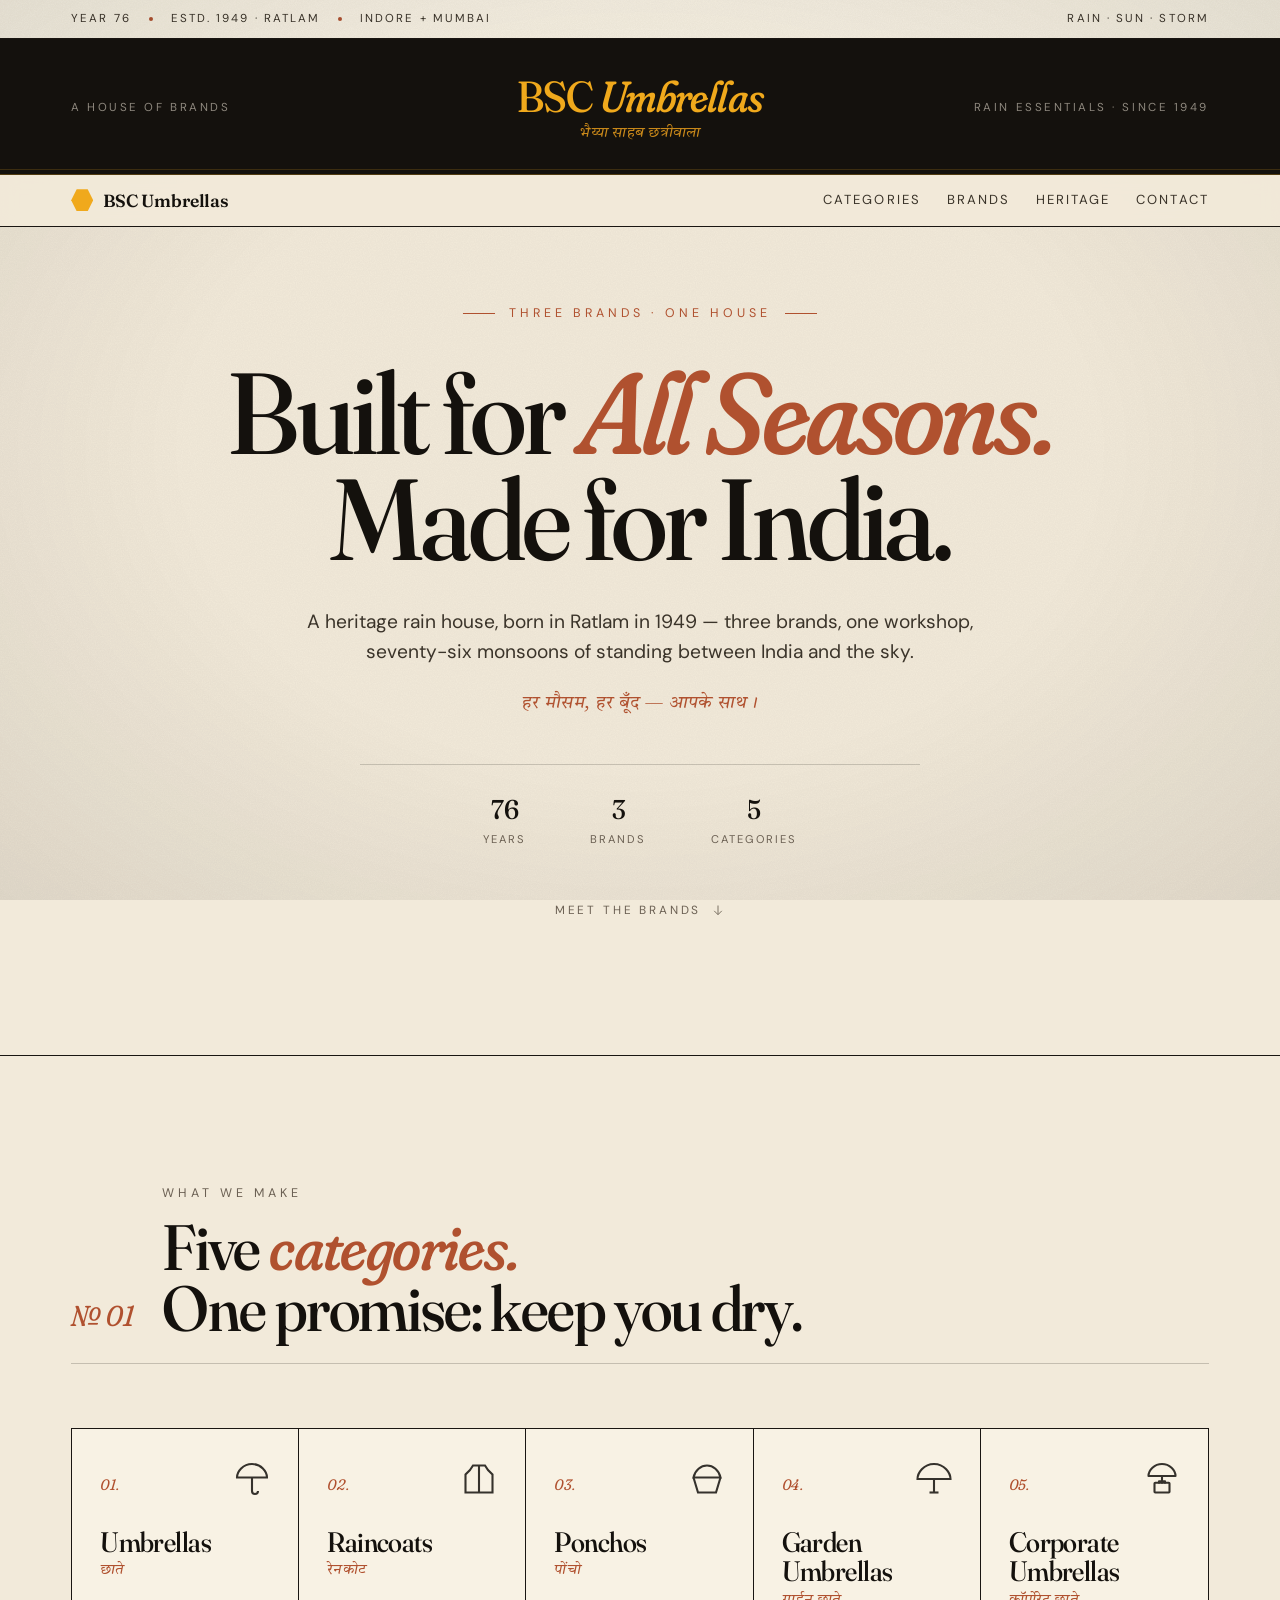
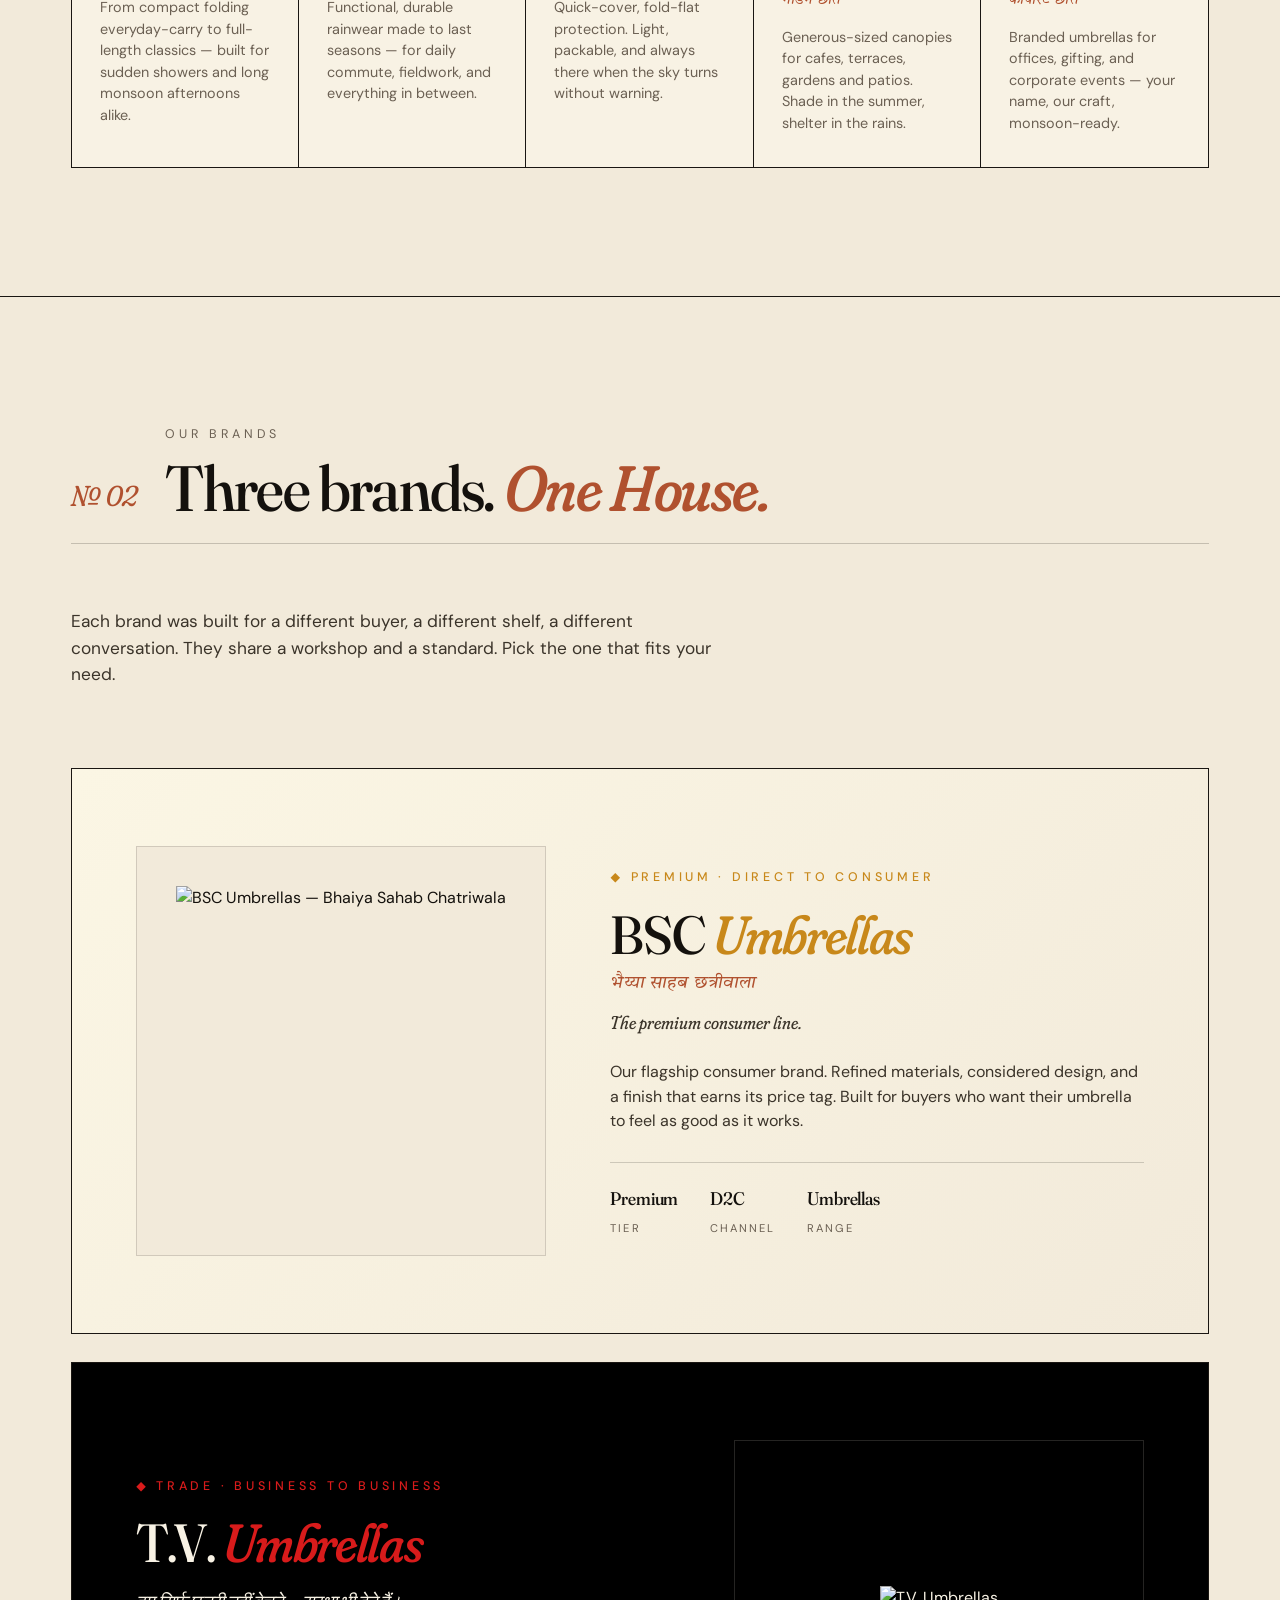
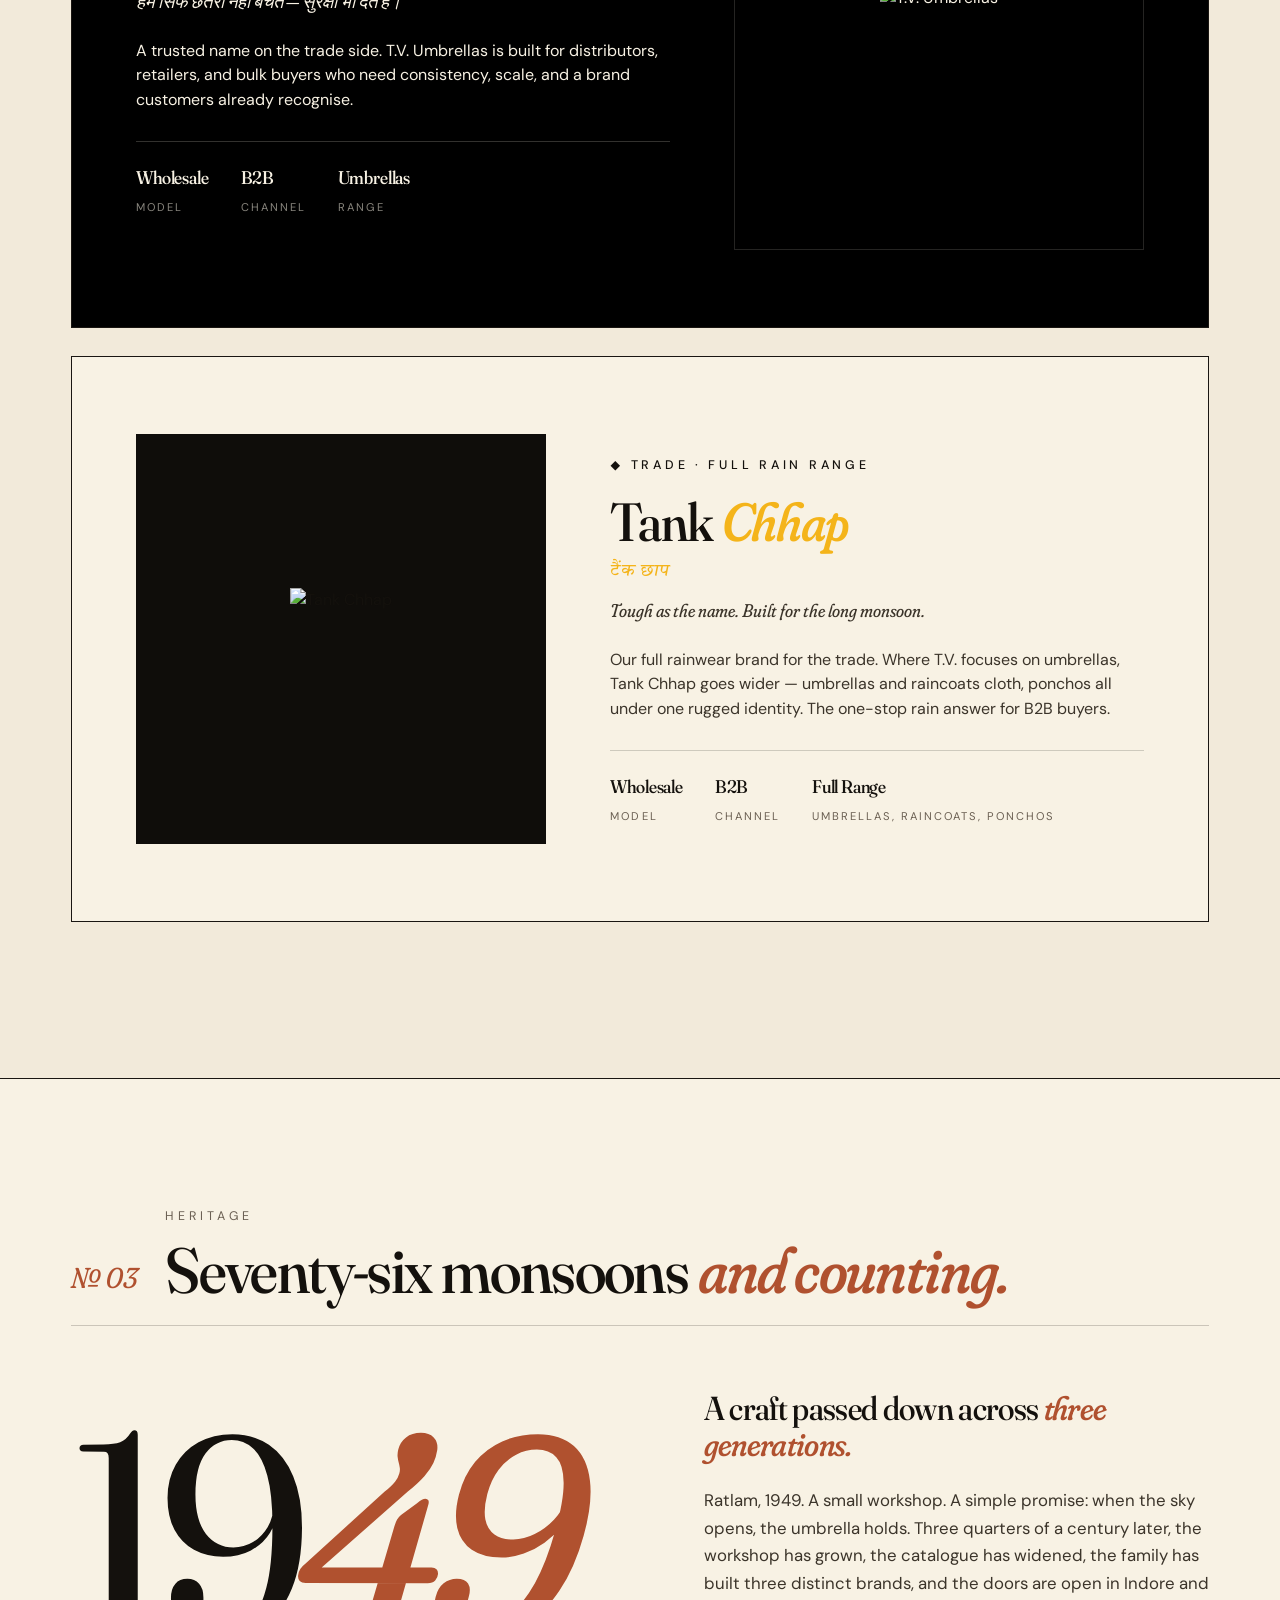
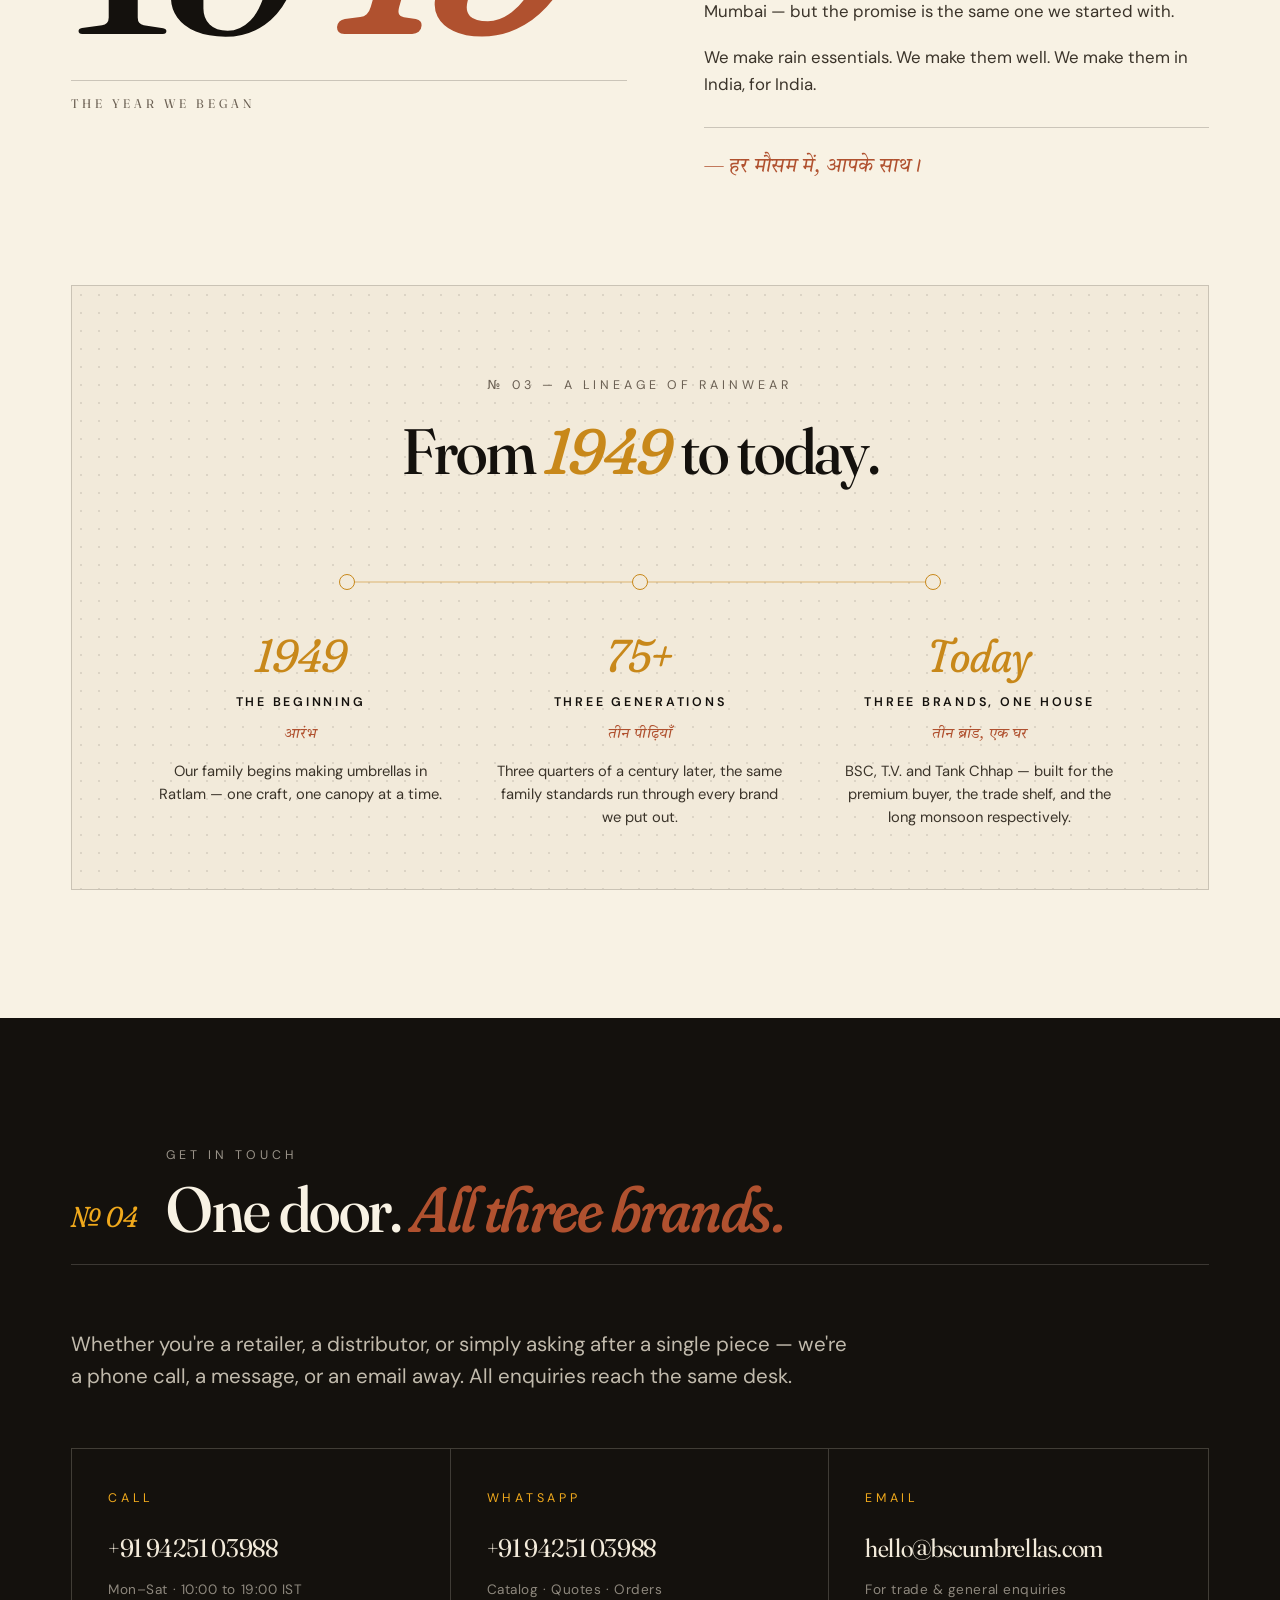
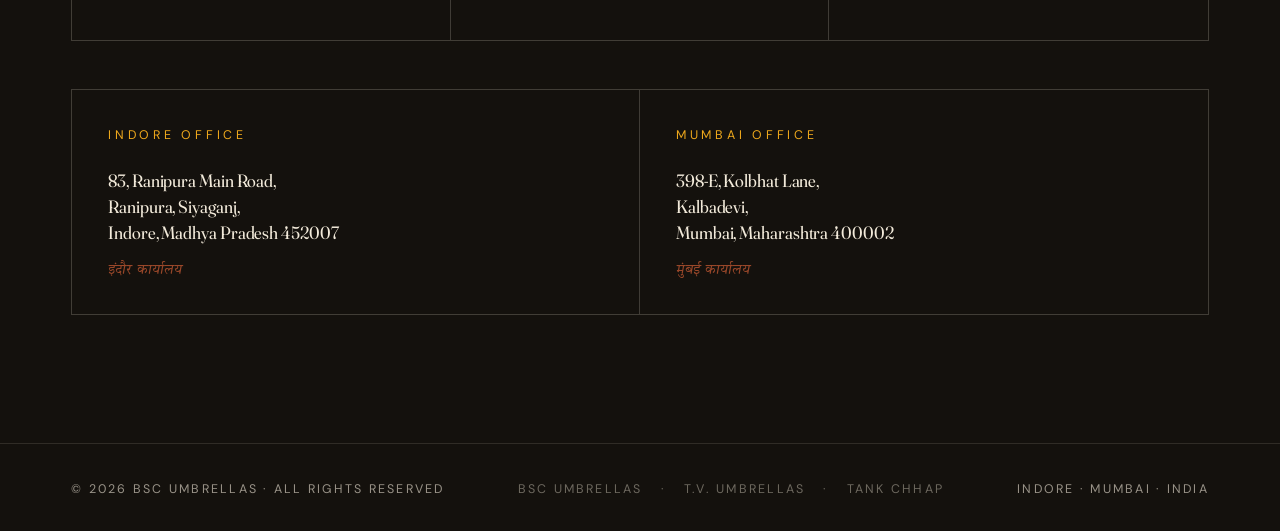
==== commit 25091d73: "Add files via upload" ====
--- a/index.html
+++ b/index.html
@@ -1,1496 +1,1484 @@
-
-<!doctype html>
-<html xmlns:og="http://opengraphprotocol.org/schema/" xmlns:fb="http://www.facebook.com/2008/fbml" lang="en-US"  >
-  <head>
-    <meta http-equiv="X-UA-Compatible" content="IE=edge,chrome=1">
-    <meta name="viewport" content="width=device-width, initial-scale=1">
-    <!-- This is Squarespace. --><!-- shallot-lanternfish-g6jk -->
-<base href="">
-<meta charset="utf-8" />
-<title>BSC Umbrellas</title>
-<meta http-equiv="Accept-CH" content="Sec-CH-UA-Platform-Version, Sec-CH-UA-Model" /><link rel="icon" type="image/x-icon" href="https://assets.squarespace.com/universal/default-favicon.ico"/>
-<link rel="canonical" href="https://shallot-lanternfish-g6jk.squarespace.com"/>
-<meta property="og:site_name" content="BSC Umbrellas"/>
-<meta property="og:title" content="BSC Umbrellas"/>
-<meta property="og:url" content="https://shallot-lanternfish-g6jk.squarespace.com"/>
-<meta property="og:type" content="website"/>
-<meta itemprop="name" content="BSC Umbrellas"/>
-<meta itemprop="url" content="https://shallot-lanternfish-g6jk.squarespace.com"/>
-<meta name="twitter:title" content="BSC Umbrellas"/>
-<meta name="twitter:url" content="https://shallot-lanternfish-g6jk.squarespace.com"/>
-<meta name="twitter:card" content="summary"/>
-<meta name="description" content="" />
-<link rel="preconnect" href="https://images.squarespace-cdn.com">
-<script type="text/javascript" src="//use.typekit.net/ik/[base64].js"></script>
-<script type="text/javascript">try{Typekit.load();}catch(e){}</script>
-<script type="text/javascript" crossorigin="anonymous" defer="defer" nomodule="nomodule" src="//assets.squarespace.com/@sqs/polyfiller/1.6/legacy.js"></script>
-<script type="text/javascript" crossorigin="anonymous" defer="defer" src="//assets.squarespace.com/@sqs/polyfiller/1.6/modern.js"></script>
-<script type="text/javascript">SQUARESPACE_ROLLUPS = {};</script>
-<script>(function(rollups, name) { if (!rollups[name]) { rollups[name] = {}; } rollups[name].js = ["//assets.squarespace.com/universal/scripts-compressed/extract-css-runtime-6c32e32b6938e95defd7-min.en-US.js"]; })(SQUARESPACE_ROLLUPS, 'squarespace-extract_css_runtime');</script>
-<script crossorigin="anonymous" src="//assets.squarespace.com/universal/scripts-compressed/extract-css-runtime-6c32e32b6938e95defd7-min.en-US.js" defer ></script><script>(function(rollups, name) { if (!rollups[name]) { rollups[name] = {}; } rollups[name].js = ["//assets.squarespace.com/universal/scripts-compressed/extract-css-moment-js-vendor-dfbb72c875564c27a00c-min.en-US.js"]; })(SQUARESPACE_ROLLUPS, 'squarespace-extract_css_moment_js_vendor');</script>
-<script crossorigin="anonymous" src="//assets.squarespace.com/universal/scripts-compressed/extract-css-moment-js-vendor-dfbb72c875564c27a00c-min.en-US.js" defer ></script><script>(function(rollups, name) { if (!rollups[name]) { rollups[name] = {}; } rollups[name].js = ["//assets.squarespace.com/universal/scripts-compressed/cldr-resource-pack-15305921bb94c505cd92-min.en-US.js"]; })(SQUARESPACE_ROLLUPS, 'squarespace-cldr_resource_pack');</script>
-<script crossorigin="anonymous" src="//assets.squarespace.com/universal/scripts-compressed/cldr-resource-pack-15305921bb94c505cd92-min.en-US.js" defer ></script><script>(function(rollups, name) { if (!rollups[name]) { rollups[name] = {}; } rollups[name].js = ["//assets.squarespace.com/universal/scripts-compressed/common-vendors-stable-0f51b06fac4ba1f7c845-min.en-US.js"]; })(SQUARESPACE_ROLLUPS, 'squarespace-common_vendors_stable');</script>
-<script crossorigin="anonymous" src="//assets.squarespace.com/universal/scripts-compressed/common-vendors-stable-0f51b06fac4ba1f7c845-min.en-US.js" defer ></script><script>(function(rollups, name) { if (!rollups[name]) { rollups[name] = {}; } rollups[name].js = ["//assets.squarespace.com/universal/scripts-compressed/common-vendors-7fe376b784c3d1272675-min.en-US.js"]; })(SQUARESPACE_ROLLUPS, 'squarespace-common_vendors');</script>
-<script crossorigin="anonymous" src="//assets.squarespace.com/universal/scripts-compressed/common-vendors-7fe376b784c3d1272675-min.en-US.js" defer ></script><script>(function(rollups, name) { if (!rollups[name]) { rollups[name] = {}; } rollups[name].js = ["//assets.squarespace.com/universal/scripts-compressed/common-0af7051cb221d11716b7-min.en-US.js"]; })(SQUARESPACE_ROLLUPS, 'squarespace-common');</script>
-<script crossorigin="anonymous" src="//assets.squarespace.com/universal/scripts-compressed/common-0af7051cb221d11716b7-min.en-US.js" defer ></script><script>(function(rollups, name) { if (!rollups[name]) { rollups[name] = {}; } rollups[name].js = ["//assets.squarespace.com/universal/scripts-compressed/user-account-core-000e7836c83080affa0c-min.en-US.js"]; })(SQUARESPACE_ROLLUPS, 'squarespace-user_account_core');</script>
-<script crossorigin="anonymous" src="//assets.squarespace.com/universal/scripts-compressed/user-account-core-000e7836c83080affa0c-min.en-US.js" defer ></script><script>(function(rollups, name) { if (!rollups[name]) { rollups[name] = {}; } rollups[name].css = ["//assets.squarespace.com/universal/styles-compressed/user-account-core-e84acd73aa5ee3fcd4ad-min.en-US.css"]; })(SQUARESPACE_ROLLUPS, 'squarespace-user_account_core');</script>
-<link rel="stylesheet" type="text/css" href="//assets.squarespace.com/universal/styles-compressed/user-account-core-e84acd73aa5ee3fcd4ad-min.en-US.css"><script>(function(rollups, name) { if (!rollups[name]) { rollups[name] = {}; } rollups[name].js = ["//assets.squarespace.com/universal/scripts-compressed/performance-52d31862402d449695d0-min.en-US.js"]; })(SQUARESPACE_ROLLUPS, 'squarespace-performance');</script>
-<script crossorigin="anonymous" src="//assets.squarespace.com/universal/scripts-compressed/performance-52d31862402d449695d0-min.en-US.js" defer ></script><script data-name="static-context">Static = window.Static || {}; Static.SQUARESPACE_CONTEXT = {"betaFeatureFlags":["commerce_site_visitor_metrics","emit_donation_events_to_census","themes","commerce_order_status_access","i18n_beta_website_locales","collection_typename_switching","background_art_onboarding","marketing_landing_page","donations_refresh_in_circle_labs","visitor_react_forms","member_areas_feature","campaigns_discount_section_in_automations","rewrite_transactional_email_from_address","commerce_subscription_renewal_notifications","new_stacked_index","override_block_styles","crm_product_contacts_use_mfe","campaigns_discount_section_in_blasts","nested_categories","unify_edit_mode_p2","nested_categories_migration_enabled","customer_account_creation_recaptcha","scripts_defer","hideable_header_footer_for_courses","gdpr_cookie_banner","accounting_orders_sync","fluid_engine","campaigns_new_image_layout_picker","pages_panel_v3_search_bar","commerce_clearpay","hideable_header_footer","hideable_header_footer_for_memberareas","enable_css_variable_tweaks","is_feature_gate_refresh_enabled","campaigns_global_uc_ab","crm_redesign_phase_1","supports_versioned_template_assets","toggle_preview_new_shortcut","hideable_header_footer_for_videos","campaigns_import_discounts","send_local_pickup_ready_email","commerce_paywall_renewal_notifications","campaigns_thumbnail_layout","hide_header_footer_beta","donations_refresh","customer_accounts_email_verification","fluid_engine_clean_up_grid_contextual_change","blueprint_content_replacement"],"videoAssetsFeatureFlags":["mux-data-video-collection","mux-data-course-collection"],"facebookAppId":"314192535267336","facebookApiVersion":"v6.0","rollups":{"squarespace-announcement-bar":{"js":"//assets.squarespace.com/universal/scripts-compressed/announcement-bar-82a55d2bcacd1fa1d3ec-min.en-US.js"},"squarespace-audio-player":{"css":"//assets.squarespace.com/universal/styles-compressed/audio-player-9fb16b1675c0ff315dae-min.en-US.css","js":"//assets.squarespace.com/universal/scripts-compressed/audio-player-cda3d0fa26419c07eaa9-min.en-US.js"},"squarespace-blog-collection-list":{"css":"//assets.squarespace.com/universal/styles-compressed/blog-collection-list-0106e2d3707028a62a85-min.en-US.css","js":"//assets.squarespace.com/universal/scripts-compressed/blog-collection-list-f179daf3c110a4b83377-min.en-US.js"},"squarespace-calendar-block-renderer":{"css":"//assets.squarespace.com/universal/styles-compressed/calendar-block-renderer-0e361398b7723c9dc63e-min.en-US.css","js":"//assets.squarespace.com/universal/scripts-compressed/calendar-block-renderer-becb4ac66ce529be2bdc-min.en-US.js"},"squarespace-chartjs-helpers":{"css":"//assets.squarespace.com/universal/styles-compressed/chartjs-helpers-e1c09c17d776634c0edc-min.en-US.css","js":"//assets.squarespace.com/universal/scripts-compressed/chartjs-helpers-da52ff1571e0aca1e1c5-min.en-US.js"},"squarespace-comments":{"css":"//assets.squarespace.com/universal/styles-compressed/comments-24b74a0326eae0cd5049-min.en-US.css","js":"//assets.squarespace.com/universal/scripts-compressed/comments-a0f0d8ac974b7de690f4-min.en-US.js"},"squarespace-custom-css-popup":{"css":"//assets.squarespace.com/universal/styles-compressed/custom-css-popup-7fb4bd09bee3062ca29f-min.en-US.css","js":"//assets.squarespace.com/universal/scripts-compressed/custom-css-popup-5b0541c3915304a59263-min.en-US.js"},"squarespace-dialog":{"css":"//assets.squarespace.com/universal/styles-compressed/dialog-6816f8065458b74ddbe1-min.en-US.css","js":"//assets.squarespace.com/universal/scripts-compressed/dialog-f5adc2bfd3272756b466-min.en-US.js"},"squarespace-events-collection":{"css":"//assets.squarespace.com/universal/styles-compressed/events-collection-0e361398b7723c9dc63e-min.en-US.css","js":"//assets.squarespace.com/universal/scripts-compressed/events-collection-67c0d3276878656310bc-min.en-US.js"},"squarespace-form-rendering-utils":{"js":"//assets.squarespace.com/universal/scripts-compressed/form-rendering-utils-7d9990eaf890a063d3c2-min.en-US.js"},"squarespace-forms":{"css":"//assets.squarespace.com/universal/styles-compressed/forms-8d93ba2c12ff0765b64c-min.en-US.css","js":"//assets.squarespace.com/universal/scripts-compressed/forms-7f1fadf0be4417ff4504-min.en-US.js"},"squarespace-gallery-collection-list":{"css":"//assets.squarespace.com/universal/styles-compressed/gallery-collection-list-0106e2d3707028a62a85-min.en-US.css","js":"//assets.squarespace.com/universal/scripts-compressed/gallery-collection-list-98da2f72755541dab245-min.en-US.js"},"squarespace-image-zoom":{"css":"//assets.squarespace.com/universal/styles-compressed/image-zoom-0106e2d3707028a62a85-min.en-US.css","js":"//assets.squarespace.com/universal/scripts-compressed/image-zoom-80da18540c2c91f06baf-min.en-US.js"},"squarespace-pinterest":{"css":"//assets.squarespace.com/universal/styles-compressed/pinterest-0106e2d3707028a62a85-min.en-US.css","js":"//assets.squarespace.com/universal/scripts-compressed/pinterest-754236289c5ba28792cc-min.en-US.js"},"squarespace-popup-overlay":{"css":"//assets.squarespace.com/universal/styles-compressed/popup-overlay-b2bf7df4402e207cd72c-min.en-US.css","js":"//assets.squarespace.com/universal/scripts-compressed/popup-overlay-3ecbb34de4b62bd7f1a3-min.en-US.js"},"squarespace-product-quick-view":{"css":"//assets.squarespace.com/universal/styles-compressed/product-quick-view-4aec27f1bd826750e9db-min.en-US.css","js":"//assets.squarespace.com/universal/scripts-compressed/product-quick-view-c684483e9b743908aeab-min.en-US.js"},"squarespace-products-collection-item-v2":{"css":"//assets.squarespace.com/universal/styles-compressed/products-collection-item-v2-0106e2d3707028a62a85-min.en-US.css","js":"//assets.squarespace.com/universal/scripts-compressed/products-collection-item-v2-d76e0cec0cbd95d2fdfd-min.en-US.js"},"squarespace-products-collection-list-v2":{"css":"//assets.squarespace.com/universal/styles-compressed/products-collection-list-v2-0106e2d3707028a62a85-min.en-US.css","js":"//assets.squarespace.com/universal/scripts-compressed/products-collection-list-v2-be13450cfd6ff4aa937e-min.en-US.js"},"squarespace-search-page":{"css":"//assets.squarespace.com/universal/styles-compressed/search-page-dcc0462e30efbd6dc562-min.en-US.css","js":"//assets.squarespace.com/universal/scripts-compressed/search-page-fa32cb968d52feb3e4f9-min.en-US.js"},"squarespace-search-preview":{"js":"//assets.squarespace.com/universal/scripts-compressed/search-preview-fb8220341d13fe06a50f-min.en-US.js"},"squarespace-simple-liking":{"css":"//assets.squarespace.com/universal/styles-compressed/simple-liking-a9eb87c1b73b199ce387-min.en-US.css","js":"//assets.squarespace.com/universal/scripts-compressed/simple-liking-3c5936ee7186988153f2-min.en-US.js"},"squarespace-social-buttons":{"css":"//assets.squarespace.com/universal/styles-compressed/social-buttons-98ee3a678d356d849b76-min.en-US.css","js":"//assets.squarespace.com/universal/scripts-compressed/social-buttons-18d01aeb237c8b65741d-min.en-US.js"},"squarespace-tourdates":{"css":"//assets.squarespace.com/universal/styles-compressed/tourdates-0106e2d3707028a62a85-min.en-US.css","js":"//assets.squarespace.com/universal/scripts-compressed/tourdates-705763b908fbffcb73e4-min.en-US.js"},"squarespace-website-overlays-manager":{"css":"//assets.squarespace.com/universal/styles-compressed/website-overlays-manager-6dfb472f441e39d78b13-min.en-US.css","js":"//assets.squarespace.com/universal/scripts-compressed/website-overlays-manager-a06545cabe41f52c4e10-min.en-US.js"}},"pageType":2,"website":{"id":"66ae064d92ee4a4804e218df","identifier":"shallot-lanternfish-g6jk","websiteType":1,"contentModifiedOn":1722680944218,"cloneable":false,"hasBeenCloneable":false,"siteStatus":{},"language":"en-US","timeZone":"Asia/Kolkata","machineTimeZoneOffset":19800000,"timeZoneOffset":19800000,"timeZoneAbbr":"IST","siteTitle":"BSC Umbrellas","fullSiteTitle":"BSC Umbrellas","siteDescription":"","location":{},"shareButtonOptions":{"8":true,"3":true,"4":true,"7":true,"1":true,"2":true,"6":true},"authenticUrl":"https://shallot-lanternfish-g6jk.squarespace.com","internalUrl":"https://shallot-lanternfish-g6jk.squarespace.com","baseUrl":"https://shallot-lanternfish-g6jk.squarespace.com","sslSetting":3,"isHstsEnabled":true,"socialAccounts":[{"serviceId":64,"addedOn":1722680909307,"profileUrl":"http://instagram.com/squarespace","iconEnabled":true,"serviceName":"instagram-unauth"},{"serviceId":62,"addedOn":1722680909310,"profileUrl":"http://twitter.com/squarespace","iconEnabled":true,"serviceName":"twitter-unauth"},{"serviceId":65,"addedOn":1722680909329,"profileUrl":"https://www.linkedin.com/company/squarespace/","iconEnabled":true,"serviceName":"linkedin-unauth"}],"typekitId":"","statsMigrated":false,"imageMetadataProcessingEnabled":false,"captchaSettings":{"enabledForDonations":false},"showOwnerLogin":false},"websiteSettings":{"id":"66ae064d92ee4a4804e218e8","websiteId":"66ae064d92ee4a4804e218df","subjects":[],"country":"IN","state":"MP","simpleLikingEnabled":true,"mobileInfoBarSettings":{"isContactEmailEnabled":false,"isContactPhoneNumberEnabled":false,"isLocationEnabled":false,"isBusinessHoursEnabled":false},"announcementBarSettings":{},"commentLikesAllowed":true,"commentAnonAllowed":true,"commentThreaded":true,"commentApprovalRequired":false,"commentAvatarsOn":true,"commentSortType":2,"commentFlagThreshold":0,"commentFlagsAllowed":true,"commentEnableByDefault":true,"commentDisableAfterDaysDefault":0,"disqusShortname":"","commentsEnabled":false,"businessHours":{},"storeSettings":{"returnPolicy":null,"termsOfService":null,"privacyPolicy":null,"expressCheckout":false,"continueShoppingLinkUrl":"/","useLightCart":false,"showNoteField":false,"shippingCountryDefaultValue":"US","billToShippingDefaultValue":false,"showShippingPhoneNumber":true,"isShippingPhoneRequired":false,"showBillingPhoneNumber":true,"isBillingPhoneRequired":false,"currenciesSupported":["USD","CAD","GBP","AUD","EUR","CHF","NOK","SEK","DKK","NZD","SGD","MXN","HKD","CZK","ILS","MYR","RUB","PHP","PLN","THB","BRL","ARS","COP","IDR","INR","JPY","ZAR"],"defaultCurrency":"USD","selectedCurrency":"INR","measurementStandard":1,"showCustomCheckoutForm":false,"checkoutPageMarketingOptInEnabled":true,"enableMailingListOptInByDefault":false,"sameAsRetailLocation":false,"merchandisingSettings":{"scarcityEnabledOnProductItems":false,"scarcityEnabledOnProductBlocks":false,"scarcityMessageType":"DEFAULT_SCARCITY_MESSAGE","scarcityThreshold":10,"multipleQuantityAllowedForServices":true,"restockNotificationsEnabled":false,"restockNotificationsMailingListSignUpEnabled":false,"relatedProductsEnabled":false,"relatedProductsOrdering":"random","soldOutVariantsDropdownDisabled":false,"productComposerOptedIn":false,"productComposerABTestOptedOut":false,"productReviewsEnabled":false},"minimumOrderSubtotalEnabled":false,"minimumOrderSubtotal":{"currency":"INR","value":"0.00"},"isLive":false,"multipleQuantityAllowedForServices":true},"useEscapeKeyToLogin":false,"ssBadgeType":1,"ssBadgePosition":4,"ssBadgeVisibility":1,"ssBadgeDevices":1,"pinterestOverlayOptions":{"mode":"disabled"},"ampEnabled":false,"userAccountsSettings":{"loginAllowed":true,"signupAllowed":true}},"cookieSettings":{"isCookieBannerEnabled":false,"isRestrictiveCookiePolicyEnabled":false,"isRestrictiveCookiePolicyAbsolute":false,"cookieBannerText":"","cookieBannerTheme":"","cookieBannerVariant":"","cookieBannerPosition":"","cookieBannerCtaVariant":"","cookieBannerCtaText":"","cookieBannerAcceptType":"OPT_IN","cookieBannerOptOutCtaText":"","cookieBannerHasOptOut":false,"cookieBannerHasManageCookies":true,"cookieBannerManageCookiesLabel":"","cookieBannerSavedPreferencesText":"","cookieBannerSavedPreferencesLayout":"PILL"},"websiteCloneable":false,"collection":{"title":"Home","id":"66ae066f474fde1309609821","fullUrl":"/","type":10,"permissionType":1},"subscribed":false,"appDomain":"squarespace.com","templateTweakable":true,"tweakJSON":{"form-use-theme-colors":"false","header-logo-height":"50px","header-mobile-logo-max-height":"30px","header-vert-padding":"2.2vw","header-width":"Inset","maxPageWidth":"1800px","pagePadding":"4vw","tweak-blog-alternating-side-by-side-image-aspect-ratio":"1:1 Square","tweak-blog-alternating-side-by-side-image-spacing":"5%","tweak-blog-alternating-side-by-side-meta-spacing":"15px","tweak-blog-alternating-side-by-side-primary-meta":"Categories","tweak-blog-alternating-side-by-side-read-more-spacing":"5px","tweak-blog-alternating-side-by-side-secondary-meta":"Date","tweak-blog-basic-grid-columns":"2","tweak-blog-basic-grid-image-aspect-ratio":"3:2 Standard","tweak-blog-basic-grid-image-spacing":"30px","tweak-blog-basic-grid-meta-spacing":"15px","tweak-blog-basic-grid-primary-meta":"Categories","tweak-blog-basic-grid-read-more-spacing":"15px","tweak-blog-basic-grid-secondary-meta":"Date","tweak-blog-item-custom-width":"60","tweak-blog-item-show-author-profile":"true","tweak-blog-item-width":"Narrow","tweak-blog-masonry-columns":"2","tweak-blog-masonry-horizontal-spacing":"150px","tweak-blog-masonry-image-spacing":"25px","tweak-blog-masonry-meta-spacing":"20px","tweak-blog-masonry-primary-meta":"Categories","tweak-blog-masonry-read-more-spacing":"5px","tweak-blog-masonry-secondary-meta":"Date","tweak-blog-masonry-vertical-spacing":"100px","tweak-blog-side-by-side-image-aspect-ratio":"1:1 Square","tweak-blog-side-by-side-image-spacing":"6%","tweak-blog-side-by-side-meta-spacing":"20px","tweak-blog-side-by-side-primary-meta":"Categories","tweak-blog-side-by-side-read-more-spacing":"5px","tweak-blog-side-by-side-secondary-meta":"Date","tweak-blog-single-column-image-spacing":"40px","tweak-blog-single-column-meta-spacing":"30px","tweak-blog-single-column-primary-meta":"Categories","tweak-blog-single-column-read-more-spacing":"30px","tweak-blog-single-column-secondary-meta":"Date","tweak-events-stacked-show-thumbnails":"true","tweak-events-stacked-thumbnail-size":"3:2 Standard","tweak-fixed-header":"true","tweak-fixed-header-style":"Basic","tweak-global-animations-animation-curve":"ease","tweak-global-animations-animation-delay":"0.1s","tweak-global-animations-animation-duration":"0.1s","tweak-global-animations-animation-style":"fade","tweak-global-animations-animation-type":"none","tweak-global-animations-complexity-level":"detailed","tweak-global-animations-enabled":"false","tweak-portfolio-grid-basic-custom-height":"50","tweak-portfolio-grid-overlay-custom-height":"50","tweak-portfolio-hover-follow-acceleration":"10%","tweak-portfolio-hover-follow-animation-duration":"Medium","tweak-portfolio-hover-follow-animation-type":"Fade","tweak-portfolio-hover-follow-delimiter":"Forward Slash","tweak-portfolio-hover-follow-front":"false","tweak-portfolio-hover-follow-layout":"Inline","tweak-portfolio-hover-follow-size":"75","tweak-portfolio-hover-follow-text-spacing-x":"1.5","tweak-portfolio-hover-follow-text-spacing-y":"1.5","tweak-portfolio-hover-static-animation-duration":"Medium","tweak-portfolio-hover-static-animation-type":"Scale Up","tweak-portfolio-hover-static-delimiter":"Forward Slash","tweak-portfolio-hover-static-front":"false","tweak-portfolio-hover-static-layout":"Stacked","tweak-portfolio-hover-static-size":"75","tweak-portfolio-hover-static-text-spacing-x":"1.5","tweak-portfolio-hover-static-text-spacing-y":"1.5","tweak-portfolio-index-background-animation-duration":"Medium","tweak-portfolio-index-background-animation-type":"Fade","tweak-portfolio-index-background-custom-height":"50","tweak-portfolio-index-background-delimiter":"None","tweak-portfolio-index-background-height":"Large","tweak-portfolio-index-background-horizontal-alignment":"Center","tweak-portfolio-index-background-link-format":"Stacked","tweak-portfolio-index-background-persist":"false","tweak-portfolio-index-background-vertical-alignment":"Middle","tweak-portfolio-index-background-width":"Full Bleed","tweak-product-basic-item-click-action":"None","tweak-product-basic-item-gallery-aspect-ratio":"3:4 Three-Four (Vertical)","tweak-product-basic-item-gallery-design":"Slideshow","tweak-product-basic-item-gallery-width":"50%","tweak-product-basic-item-hover-action":"None","tweak-product-basic-item-image-spacing":"3vw","tweak-product-basic-item-image-zoom-factor":"1.75","tweak-product-basic-item-product-variant-display":"Dropdown","tweak-product-basic-item-thumbnail-placement":"Side","tweak-product-basic-item-variant-picker-layout":"Dropdowns","tweak-products-add-to-cart-button":"false","tweak-products-columns":"3","tweak-products-gutter-column":"2vw","tweak-products-gutter-row":"3vw","tweak-products-header-text-alignment":"Middle","tweak-products-image-aspect-ratio":"1:1 Square","tweak-products-image-text-spacing":"1vw","tweak-products-mobile-columns":"1","tweak-products-text-alignment":"Left","tweak-products-width":"Inset","tweak-transparent-header":"true"},"templateId":"5c5a519771c10ba3470d8101","templateVersion":"7.1","pageFeatures":[1,2,4],"gmRenderKey":"QUl6YVN5Q0JUUk9xNkx1dkZfSUUxcjQ2LVQ0QWVUU1YtMGQ3bXk4","templateScriptsRootUrl":"https://static1.squarespace.com/static/vta/5c5a519771c10ba3470d8101/scripts/","impersonatedSession":false,"demoCollections":[{"collectionId":"63506526a962b83855e7ee52","deleted":true},{"collectionId":"635066bd9f2faf37da8d2ef8","deleted":false},{"collectionId":"63506718d9d8fa63aa257c99","deleted":false},{"collectionId":"6377bdd7840a5f36a68793ea","deleted":false},{"collectionId":"6377be987c9d3667682941d2","deleted":false}],"tzData":{"zones":[[330,null,"IST",null]],"rules":{}},"showAnnouncementBar":false,"recaptchaEnterpriseContext":{"recaptchaEnterpriseSiteKey":"6LdDFQwjAAAAAPigEvvPgEVbb7QBm-TkVJdDTlAv"},"i18nContext":{"timeZoneData":{"id":"Asia/Kolkata","name":"India Standard Time"}},"env":"PRODUCTION"};</script><script type="application/ld+json">{"url":"https://shallot-lanternfish-g6jk.squarespace.com","name":"BSC Umbrellas","description":"","@context":"http://schema.org","@type":"WebSite"}</script><script type="application/ld+json">{"address":"","openingHours":"","@context":"http://schema.org","@type":"LocalBusiness"}</script><link rel="stylesheet" type="text/css" href="https://static1.squarespace.com/static/versioned-site-css/66ae064d92ee4a4804e218df/1/5c5a519771c10ba3470d8101/66ae064d92ee4a4804e218ed/1550/site.css"/><script>Static.COOKIE_BANNER_CAPABLE = true;</script>
-<!-- End of Squarespace Headers -->
-    
-      <link rel="stylesheet" type="text/css" href="https://static1.squarespace.com/static/vta/5c5a519771c10ba3470d8101/versioned-assets/1722632295808-EC46FDD7XUWRGN7BOAK2/static.css">
-    
-  </head>
-
-  <body
-    id="collection-66ae066f474fde1309609821"
-    class="
-      primary-button-style-outline primary-button-shape-square secondary-button-style-outline secondary-button-shape-square tertiary-button-style-outline tertiary-button-shape-square  form-field-style-solid form-field-shape-square form-field-border-all form-field-checkbox-type-icon form-field-checkbox-fill-solid form-field-checkbox-color-inverted form-field-checkbox-shape-square form-field-checkbox-layout-stack form-field-radio-type-icon form-field-radio-fill-solid form-field-radio-color-normal form-field-radio-shape-pill form-field-radio-layout-stack form-field-survey-fill-solid form-field-survey-color-normal form-field-survey-shape-pill form-field-hover-focus-outline form-submit-button-style-label header-overlay-alignment-center header-width-inset tweak-transparent-header tweak-fixed-header tweak-fixed-header-style-basic tweak-blog-alternating-side-by-side-width-inset tweak-blog-alternating-side-by-side-image-aspect-ratio-11-square tweak-blog-alternating-side-by-side-text-alignment-left tweak-blog-alternating-side-by-side-read-more-style-show tweak-blog-alternating-side-by-side-image-text-alignment-middle tweak-blog-alternating-side-by-side-delimiter-bullet tweak-blog-alternating-side-by-side-meta-position-top tweak-blog-alternating-side-by-side-primary-meta-categories tweak-blog-alternating-side-by-side-secondary-meta-date tweak-blog-alternating-side-by-side-excerpt-show tweak-blog-basic-grid-width-inset tweak-blog-basic-grid-image-aspect-ratio-32-standard tweak-blog-basic-grid-text-alignment-center tweak-blog-basic-grid-delimiter-bullet tweak-blog-basic-grid-image-placement-above tweak-blog-basic-grid-read-more-style-show tweak-blog-basic-grid-primary-meta-categories tweak-blog-basic-grid-secondary-meta-date tweak-blog-basic-grid-excerpt-show tweak-blog-item-width-narrow tweak-blog-item-text-alignment-left tweak-blog-item-meta-position-above-title tweak-blog-item-show-categories tweak-blog-item-show-date tweak-blog-item-show-author-name tweak-blog-item-show-author-profile tweak-blog-item-delimiter-dash tweak-blog-masonry-width-full tweak-blog-masonry-text-alignment-center tweak-blog-masonry-primary-meta-categories tweak-blog-masonry-secondary-meta-date tweak-blog-masonry-meta-position-top tweak-blog-masonry-read-more-style-show tweak-blog-masonry-delimiter-space tweak-blog-masonry-image-placement-above tweak-blog-masonry-excerpt-show tweak-blog-side-by-side-width-inset tweak-blog-side-by-side-image-placement-left tweak-blog-side-by-side-image-aspect-ratio-11-square tweak-blog-side-by-side-primary-meta-categories tweak-blog-side-by-side-secondary-meta-date tweak-blog-side-by-side-meta-position-top tweak-blog-side-by-side-text-alignment-left tweak-blog-side-by-side-image-text-alignment-middle tweak-blog-side-by-side-read-more-style-show tweak-blog-side-by-side-delimiter-bullet tweak-blog-side-by-side-excerpt-show tweak-blog-single-column-width-inset tweak-blog-single-column-text-alignment-center tweak-blog-single-column-image-placement-above tweak-blog-single-column-delimiter-bullet tweak-blog-single-column-read-more-style-show tweak-blog-single-column-primary-meta-categories tweak-blog-single-column-secondary-meta-date tweak-blog-single-column-meta-position-top tweak-blog-single-column-content-excerpt-and-title tweak-events-stacked-width-inset tweak-events-stacked-height-small tweak-events-stacked-show-past-events tweak-events-stacked-show-thumbnails tweak-events-stacked-thumbnail-size-32-standard tweak-events-stacked-date-style-side-tag tweak-events-stacked-show-time tweak-events-stacked-show-location tweak-events-stacked-ical-gcal-links tweak-events-stacked-show-excerpt   tweak-global-animations-complexity-level-detailed tweak-global-animations-animation-style-fade tweak-global-animations-animation-type-none tweak-global-animations-animation-curve-ease tweak-portfolio-grid-basic-width-inset tweak-portfolio-grid-basic-height-medium tweak-portfolio-grid-basic-image-aspect-ratio-43-four-three tweak-portfolio-grid-basic-text-alignment-left tweak-portfolio-grid-basic-hover-effect-zoom tweak-portfolio-grid-overlay-width-full tweak-portfolio-grid-overlay-height-small tweak-portfolio-grid-overlay-image-aspect-ratio-43-four-three tweak-portfolio-grid-overlay-text-placement-center tweak-portfolio-grid-overlay-show-text-after-hover tweak-portfolio-index-background-link-format-stacked tweak-portfolio-index-background-width-full-bleed tweak-portfolio-index-background-height-large  tweak-portfolio-index-background-vertical-alignment-middle tweak-portfolio-index-background-horizontal-alignment-center tweak-portfolio-index-background-delimiter-none tweak-portfolio-index-background-animation-type-fade tweak-portfolio-index-background-animation-duration-medium tweak-portfolio-hover-follow-layout-inline  tweak-portfolio-hover-follow-delimiter-forward-slash tweak-portfolio-hover-follow-animation-type-fade tweak-portfolio-hover-follow-animation-duration-medium tweak-portfolio-hover-static-layout-stacked  tweak-portfolio-hover-static-delimiter-forward-slash tweak-portfolio-hover-static-animation-type-scale-up tweak-portfolio-hover-static-animation-duration-medium tweak-product-basic-item-product-variant-display-dropdown tweak-product-basic-item-product-subscription-display-radio tweak-product-basic-item-product-subscription-border-shape-square tweak-product-basic-item-width-full tweak-product-basic-item-gallery-aspect-ratio-34-three-four-vertical tweak-product-basic-item-text-alignment-left tweak-product-basic-item-navigation-breadcrumbs tweak-product-basic-item-description-position-below-price tweak-product-basic-item-description-position-mobile-below-add-to-cart-button tweak-product-basic-item-content-alignment-top tweak-product-basic-item-gallery-design-slideshow tweak-product-basic-item-gallery-placement-left tweak-product-basic-item-thumbnail-placement-side tweak-product-basic-item-click-action-none tweak-product-basic-item-hover-action-none tweak-product-basic-item-variant-picker-layout-dropdowns tweak-product-basic-item-add-to-cart-standalone tweak-product-basic-item-add-to-cart-mobile-standalone tweak-products-width-inset tweak-products-image-aspect-ratio-11-square tweak-products-text-alignment-left  tweak-products-price-show tweak-products-nested-category-type-top tweak-products-category-title tweak-products-header-text-alignment-middle tweak-products-breadcrumbs image-block-poster-text-alignment-center image-block-card-content-position-center image-block-card-text-alignment-left image-block-overlap-content-position-center image-block-overlap-text-alignment-left image-block-collage-content-position-top image-block-collage-text-alignment-left image-block-stack-text-alignment-left hide-opentable-icons opentable-style-dark tweak-product-quick-view-button-style-floating tweak-product-quick-view-button-position-bottom tweak-product-quick-view-lightbox-excerpt-display-truncate tweak-product-quick-view-lightbox-show-arrows tweak-product-quick-view-lightbox-show-close-button tweak-product-quick-view-lightbox-controls-weight-light native-currency-code-inr collection-type-page collection-66ae066f474fde1309609821 collection-layout-default homepage mobile-style-available sqs-seven-one
-      
-        
-          
-            
-              
-            
-          
-        
-      
-    "
-    tabindex="-1"
-  >
-    <div
-      id="siteWrapper"
-      class="clearfix site-wrapper"
-    >
-      
-        <div id="floatingCart" class="floating-cart hidden">
-          <a href="/cart" class="icon icon--stroke icon--fill icon--cart sqs-custom-cart">
-            <span class="Cart-inner">
-              
-
-
-
-  <svg class="icon icon--cart" viewBox="0 0 31 24">
-  <g class="svg-icon cart-icon--odd">
-    <circle fill="none" stroke-miterlimit="10" cx="22.5" cy="21.5" r="1"/>
-    <circle fill="none" stroke-miterlimit="10" cx="9.5" cy="21.5" r="1"/>
-    <path fill="none" stroke-miterlimit="10" d="M0,1.5h5c0.6,0,1.1,0.4,1.1,1l1.7,13
-      c0.1,0.5,0.6,1,1.1,1h15c0.5,0,1.2-0.4,1.4-0.9l3.3-8.1c0.2-0.5-0.1-0.9-0.6-0.9H12"/>
-  </g>
-</svg>
-
-              <div class="legacy-cart icon-cart-quantity">
-                <span class="sqs-cart-quantity">0</span>
-              </div>
-            </span>
+<!DOCTYPE html>
+<html lang="en">
+<head>
+  <meta charset="UTF-8" />
+  <meta name="viewport" content="width=device-width, initial-scale=1.0" />
+  <title>BSC Umbrellas — Rain Essentials Since 1949</title>
+  <meta name="description" content="A heritage rain-essentials house from Indore. Three brands — BSC Umbrellas, T.V. Umbrellas, and Tank Chhap — covering umbrellas, raincoats, ponchos, and garden umbrellas since 1949." />
+
+  <link rel="preconnect" href="https://fonts.googleapis.com" />
+  <link rel="preconnect" href="https://fonts.gstatic.com" crossorigin />
+  <link href="https://fonts.googleapis.com/css2?family=Fraunces:opsz,wght,SOFT,WONK@9..144,300..900,0..100,0..1&family=DM+Sans:opsz,wght@9..40,300..700&family=Tiro+Devanagari+Hindi:ital@0;1&display=swap" rel="stylesheet" />
+
+  <style>
+    :root {
+      --paper:        #F2EADA;
+      --paper-light:  #F8F2E4;
+      --paper-deep:   #E8DFC9;
+      --ink:          #14110D;
+      --ink-soft:     #3B342A;
+      --ink-mute:     #6B6053;
+      --rule:         #1A1612;
+      --bsc-amber:    #F0A91C;
+      --bsc-amber-deep: #C8881A;
+      --bsc-blue:     #1769B7;
+      --tank-yellow:  #F4B41A;
+      --tv-red:       #D81B1B;
+      --tv-red-deep:  #A91313;
+      --tank-charcoal:#1A1612;
+      --tank-cream:   #F8F2E4;
+      --rust:         #B0512F;
+      --max:          1240px;
+      --gutter:       clamp(20px, 4vw, 56px);
+      --serif: 'Fraunces', 'Bodoni Moda', Georgia, serif;
+      --sans:  'DM Sans', system-ui, sans-serif;
+      --deva:  'Tiro Devanagari Hindi', serif;
+      --t-h1: clamp(3.4rem, 9vw, 8.5rem);
+      --t-h2: clamp(2.2rem, 5vw, 4.4rem);
+      --t-h3: clamp(1.5rem, 2.6vw, 2.2rem);
+      --t-body: clamp(1rem, 1.1vw, 1.125rem);
+      --t-small: 0.8125rem;
+      --t-eyebrow: 0.78rem;
+    }
+
+    *, *::before, *::after { box-sizing: border-box; }
+    html { scroll-behavior: smooth; }
+    body {
+      margin: 0;
+      background: var(--paper);
+      color: var(--ink);
+      font-family: var(--sans);
+      font-size: var(--t-body);
+      line-height: 1.55;
+      -webkit-font-smoothing: antialiased;
+      text-rendering: optimizeLegibility;
+      overflow-x: hidden;
+    }
+
+    body::before {
+      content: '';
+      position: fixed;
+      inset: 0;
+      pointer-events: none;
+      z-index: 1;
+      background-image: url("data:image/svg+xml;utf8,<svg xmlns='http://www.w3.org/2000/svg' width='400' height='400'><filter id='n'><feTurbulence type='fractalNoise' baseFrequency='0.85' numOctaves='2' seed='3'/><feColorMatrix values='0 0 0 0 0.08  0 0 0 0 0.07  0 0 0 0 0.05  0 0 0 0.18 0'/></filter><rect width='100%25' height='100%25' filter='url(%23n)' opacity='0.55'/></svg>");
+      background-size: 400px 400px;
+      opacity: 0.5;
+      mix-blend-mode: multiply;
+    }
+
+    body::after {
+      content: '';
+      position: fixed;
+      inset: 0;
+      pointer-events: none;
+      z-index: 1;
+      background: radial-gradient(ellipse at center, transparent 50%, rgba(20,17,13,0.08) 100%);
+    }
+
+    main, header, footer { position: relative; z-index: 2; }
+
+    h1, h2, h3, h4 {
+      font-family: var(--serif);
+      font-weight: 500;
+      letter-spacing: -0.018em;
+      color: var(--ink);
+      margin: 0;
+      font-variation-settings: 'opsz' 144, 'SOFT' 25, 'WONK' 0;
+    }
+
+    p { margin: 0 0 1em; color: var(--ink-soft); }
+    a { color: inherit; text-decoration: none; }
+
+    .container {
+      max-width: var(--max);
+      margin: 0 auto;
+      padding: 0 var(--gutter);
+    }
+
+    .masthead-bar {
+      border-bottom: 1px solid var(--rule);
+      background: var(--paper-light);
+      font-family: var(--sans);
+      font-size: 0.72rem;
+      letter-spacing: 0.18em;
+      text-transform: uppercase;
+      color: var(--ink-soft);
+    }
+    .masthead-bar .container {
+      display: flex;
+      justify-content: space-between;
+      align-items: center;
+      padding-top: 10px;
+      padding-bottom: 10px;
+      gap: 20px;
+      flex-wrap: wrap;
+    }
+    .masthead-bar .left, .masthead-bar .right {
+      display: flex;
+      gap: 18px;
+      align-items: center;
+    }
+    .masthead-bar .dot {
+      width: 4px; height: 4px; border-radius: 50%;
+      background: var(--rust); display: inline-block;
+    }
+    @media (max-width: 720px) {
+      .masthead-bar { display: none; }
+    }
+
+    .masthead {
+      border-bottom: 1px solid rgba(240, 169, 28, 0.28);
+      padding: 36px 0 32px;
+      background: var(--ink);
+      position: relative;
+    }
+    .masthead::before {
+      content: '';
+      position: absolute;
+      left: 0; right: 0; bottom: 4px;
+      height: 1px;
+      background: rgba(240, 169, 28, 0.18);
+    }
+    .masthead .container {
+      display: grid;
+      grid-template-columns: 1fr auto 1fr;
+      align-items: center;
+      gap: 24px;
+    }
+    .masthead-left, .masthead-right {
+      font-family: var(--sans);
+      font-size: 0.72rem;
+      letter-spacing: 0.22em;
+      text-transform: uppercase;
+      color: rgba(242, 234, 218, 0.55);
+    }
+    .masthead-right { text-align: right; }
+    .masthead-title {
+      font-family: var(--serif);
+      font-weight: 500;
+      font-variation-settings: 'opsz' 144, 'SOFT' 50, 'WONK' 1;
+      font-size: clamp(1.8rem, 3.4vw, 3rem);
+      letter-spacing: -0.02em;
+      line-height: 1;
+      text-align: center;
+      color: var(--bsc-amber);
+    }
+    .masthead-title em {
+      font-style: italic;
+      color: var(--bsc-amber);
+      font-variation-settings: 'opsz' 144, 'SOFT' 100, 'WONK' 1;
+    }
+    @media (max-width: 720px) {
+      .masthead .container { grid-template-columns: 1fr; text-align: center; }
+      .masthead-right { text-align: center; }
+    }
+
+    nav.primary {
+      position: sticky;
+      top: 0;
+      z-index: 50;
+      background: rgba(242,234,218,0.92);
+      border-bottom: 1px solid var(--rule);
+      backdrop-filter: blur(8px);
+      -webkit-backdrop-filter: blur(8px);
+    }
+    nav.primary .container {
+      display: flex;
+      justify-content: space-between;
+      align-items: center;
+      padding-top: 12px;
+      padding-bottom: 12px;
+      gap: 16px;
+      flex-wrap: wrap;
+    }
+    .nav-mark {
+      font-family: var(--serif);
+      font-weight: 600;
+      font-size: 1.1rem;
+      letter-spacing: -0.01em;
+      display: flex;
+      align-items: center;
+      gap: 10px;
+    }
+    .nav-mark::before {
+      content: '';
+      width: 22px; height: 22px;
+      background: var(--bsc-amber);
+      clip-path: polygon(25% 0%, 75% 0%, 100% 50%, 75% 100%, 25% 100%, 0% 50%);
+      display: inline-block;
+    }
+    .nav-links {
+      display: flex;
+      gap: clamp(14px, 2vw, 28px);
+      list-style: none;
+      padding: 0; margin: 0;
+      font-size: 0.82rem;
+      letter-spacing: 0.16em;
+      text-transform: uppercase;
+      color: var(--ink-soft);
+    }
+    .nav-links a {
+      position: relative;
+      padding: 6px 0;
+      transition: color 0.2s ease;
+    }
+    .nav-links a:hover { color: var(--rust); }
+    .nav-links a::after {
+      content: '';
+      position: absolute;
+      left: 0; right: 0; bottom: 0;
+      height: 1px;
+      background: var(--rust);
+      transform: scaleX(0);
+      transform-origin: left;
+      transition: transform 0.3s ease;
+    }
+    .nav-links a:hover::after { transform: scaleX(1); }
+
+    @media (max-width: 560px) {
+      nav.primary .container { gap: 10px; justify-content: center; }
+      .nav-links { gap: 18px; font-size: 0.72rem; letter-spacing: 0.14em; flex-wrap: wrap; justify-content: center; }
+      .nav-mark { font-size: 0.95rem; gap: 0; }
+      .nav-mark::before { display: none; }
+    }
+
+    .hero {
+      padding: clamp(48px, 6vw, 88px) 0 clamp(70px, 10vw, 130px);
+      position: relative;
+      overflow: hidden;
+      text-align: center;
+    }
+    .hero .container {
+      position: relative;
+      z-index: 2;
+    }
+    .hero-stack {
+      display: flex;
+      flex-direction: column;
+      align-items: center;
+      gap: clamp(24px, 3vw, 36px);
+      max-width: 920px;
+      margin: 0 auto;
+    }
+
+    .hero-eyebrow {
+      display: inline-flex;
+      align-items: center;
+      gap: 14px;
+      font-family: var(--sans);
+      font-size: var(--t-eyebrow);
+      letter-spacing: 0.32em;
+      text-transform: uppercase;
+      color: var(--rust);
+      margin: 0;
+    }
+    .hero-eyebrow::before, .hero-eyebrow::after {
+      content: '';
+      width: 32px;
+      height: 1px;
+      background: var(--rust);
+    }
+    @media (max-width: 480px) {
+      .hero-eyebrow { gap: 10px; font-size: 0.7rem; letter-spacing: 0.24em; }
+      .hero-eyebrow::before, .hero-eyebrow::after { width: 18px; }
+    }
+
+    .hero-title {
+      font-size: var(--t-h1);
+      line-height: 0.92;
+      letter-spacing: -0.035em;
+      margin: 0;
+      font-variation-settings: 'opsz' 144, 'SOFT' 30, 'WONK' 1;
+    }
+    .hero-title .ital {
+      font-style: italic;
+      color: var(--rust);
+      font-variation-settings: 'opsz' 144, 'SOFT' 100, 'WONK' 1;
+    }
+
+    .hero-lede {
+      font-size: clamp(1.1rem, 1.5vw, 1.3rem);
+      line-height: 1.55;
+      max-width: 56ch;
+      margin: 0;
+      color: var(--ink-soft);
+    }
+
+    .hero-deva {
+      font-family: var(--deva);
+      font-style: italic;
+      font-size: clamp(1rem, 1.4vw, 1.2rem);
+      color: var(--rust);
+      letter-spacing: 0.02em;
+      margin: -10px 0 0;
+      line-height: 1.3;
+    }
+
+    .hero-meta {
+      display: flex;
+      gap: clamp(28px, 5vw, 64px);
+      flex-wrap: wrap;
+      padding-top: 30px;
+      margin-top: 12px;
+      border-top: 1px solid rgba(20,17,13,0.18);
+      width: 100%;
+      max-width: 560px;
+      justify-content: center;
+    }
+    .hero-meta div {
+      font-size: var(--t-small);
+      letter-spacing: 0.04em;
+      text-align: center;
+    }
+    .hero-meta strong {
+      display: block;
+      font-family: var(--serif);
+      font-size: 1.7rem;
+      font-weight: 500;
+      color: var(--ink);
+      letter-spacing: -0.01em;
+      line-height: 1.1;
+      margin-bottom: 4px;
+      font-variation-settings: 'opsz' 144, 'SOFT' 50, 'WONK' 0;
+    }
+    .hero-meta span {
+      color: var(--ink-mute);
+      text-transform: uppercase;
+      letter-spacing: 0.18em;
+      font-size: 0.7rem;
+    }
+
+    .hero-cue {
+      display: inline-flex;
+      align-items: center;
+      gap: 10px;
+      font-size: 0.74rem;
+      letter-spacing: 0.24em;
+      text-transform: uppercase;
+      color: var(--ink-mute);
+      padding: 8px 0;
+      margin-top: 8px;
+      transition: color 0.3s ease;
+    }
+    .hero-cue:hover { color: var(--rust); }
+    .hero-cue svg {
+      width: 14px;
+      height: 14px;
+      animation: bob 2.2s ease-in-out infinite;
+    }
+    @keyframes bob {
+      0%, 100% { transform: translateY(0); }
+      50% { transform: translateY(5px); }
+    }
+
+    /* RAIN ANIMATION (subtle, behind hero) */
+    .rain-bg {
+      position: absolute;
+      inset: 0;
+      overflow: hidden;
+      pointer-events: none;
+      z-index: 0;
+    }
+    .drop {
+      position: absolute;
+      top: -10%;
+      left: var(--x);
+      width: 1px;
+      height: 56px;
+      background: linear-gradient(to bottom, transparent, rgba(20,17,13,0.32));
+      animation: fall var(--d) linear var(--del) infinite;
+      opacity: 0.55;
+      will-change: transform;
+    }
+    @keyframes fall {
+      0% { transform: translateY(0); opacity: 0; }
+      8% { opacity: 0.55; }
+      92% { opacity: 0.55; }
+      100% { transform: translateY(120vh); opacity: 0; }
+    }
+    @media (max-width: 720px) {
+      .drop:nth-child(2n) { display: none; }
+      .drop { height: 42px; }
+    }
+
+    section { position: relative; }
+    .section {
+      padding: clamp(80px, 10vw, 140px) 0;
+      border-top: 1px solid var(--rule);
+    }
+    .section-head {
+      display: grid;
+      grid-template-columns: auto 1fr;
+      gap: 28px;
+      align-items: end;
+      margin-bottom: 64px;
+      padding-bottom: 24px;
+      border-bottom: 1px solid rgba(20,17,13,0.2);
+    }
+    @media (max-width: 720px) {
+      .section-head { grid-template-columns: 1fr; gap: 14px; }
+    }
+    .section-num {
+      font-family: var(--serif);
+      font-style: italic;
+      font-size: 1.8rem;
+      color: var(--rust);
+      font-variation-settings: 'opsz' 144, 'SOFT' 100, 'WONK' 1;
+    }
+    .section-title {
+      font-size: var(--t-h2);
+      line-height: 0.95;
+      letter-spacing: -0.025em;
+      font-variation-settings: 'opsz' 144, 'SOFT' 30, 'WONK' 1;
+    }
+    .section-title .ital {
+      font-style: italic;
+      color: var(--rust);
+      font-variation-settings: 'opsz' 144, 'SOFT' 100, 'WONK' 1;
+    }
+    .section-kicker {
+      font-size: var(--t-eyebrow);
+      letter-spacing: 0.32em;
+      text-transform: uppercase;
+      color: var(--ink-mute);
+      margin-bottom: 14px;
+      display: block;
+    }
+
+    .categories-grid {
+      display: grid;
+      grid-template-columns: repeat(5, 1fr);
+      gap: 0;
+      border: 1px solid var(--rule);
+      background: var(--paper-light);
+    }
+    @media (max-width: 1080px) {
+      .categories-grid { grid-template-columns: repeat(2, 1fr); }
+    }
+    @media (max-width: 540px) {
+      .categories-grid { grid-template-columns: 1fr; }
+    }
+    .cat-card {
+      padding: 44px 28px 32px;
+      border-right: 1px solid var(--rule);
+      position: relative;
+      cursor: default;
+      transition: background 0.4s ease;
+      display: flex;
+      flex-direction: column;
+      justify-content: space-between;
+      min-height: 280px;
+    }
+    .cat-card:last-child { border-right: none; }
+    @media (max-width: 1080px) {
+      .cat-card { border-bottom: 1px solid var(--rule); }
+      .cat-card:nth-child(2n) { border-right: none; }
+      .cat-card:last-child {
+        grid-column: 1 / -1;
+        border-bottom: none;
+        border-right: none;
+      }
+    }
+    @media (max-width: 540px) {
+      .cat-card {
+        border-right: none !important;
+        border-bottom: 1px solid var(--rule);
+        grid-column: auto !important;
+      }
+      .cat-card:last-child { border-bottom: none; }
+    }
+
+    /* Hover: card flips to black with gold accents */
+    .cat-card:hover { background: var(--ink); }
+    .cat-card:hover .cat-name { color: var(--paper); }
+    .cat-card:hover .cat-desc { color: rgba(242, 234, 218, 0.68); }
+    .cat-card:hover .cat-num { color: var(--bsc-amber); }
+    .cat-card:hover .cat-deva { color: var(--bsc-amber); }
+    .cat-card:hover .cat-icon { color: var(--bsc-amber); opacity: 1; }
+
+    .cat-num {
+      font-family: var(--serif);
+      font-style: italic;
+      font-size: 0.95rem;
+      color: var(--rust);
+      letter-spacing: 0.04em;
+      font-variation-settings: 'opsz' 144, 'SOFT' 100, 'WONK' 1;
+      transition: color 0.4s ease;
+    }
+    .cat-name {
+      font-family: var(--serif);
+      font-size: clamp(1.5rem, 2.2vw, 2rem);
+      line-height: 1.05;
+      letter-spacing: -0.02em;
+      margin: 30px 0 14px;
+      font-variation-settings: 'opsz' 144, 'SOFT' 30, 'WONK' 1;
+      transition: color 0.4s ease;
+    }
+    .cat-desc {
+      font-size: 0.9rem;
+      color: var(--ink-mute);
+      line-height: 1.5;
+      margin: 0;
+      transition: color 0.4s ease;
+    }
+    .cat-icon {
+      position: absolute;
+      top: 32px;
+      right: 28px;
+      width: 36px;
+      height: 36px;
+      color: var(--ink);
+      opacity: 0.85;
+      transition: color 0.4s ease, opacity 0.4s ease;
+    }
+
+    .brands-intro {
+      max-width: 56ch;
+      margin-bottom: 80px;
+      font-size: 1.08rem;
+      color: var(--ink-soft);
+    }
+
+    .brand-block {
+      display: grid;
+      grid-template-columns: 1fr 1.3fr;
+      gap: clamp(32px, 5vw, 72px);
+      padding: clamp(48px, 6vw, 80px) clamp(32px, 5vw, 64px);
+      border: 1px solid var(--rule);
+      margin-bottom: 28px;
+      align-items: center;
+      position: relative;
+    }
+    @media (max-width: 880px) {
+      .brand-block { grid-template-columns: 1fr; padding-top: 56px; padding-bottom: 56px; }
+    }
+    .brand-block.reverse { grid-template-columns: 1.3fr 1fr; }
+    .brand-block.reverse .brand-art { order: 2; }
+    @media (max-width: 880px) {
+      .brand-block.reverse { grid-template-columns: 1fr; }
+      .brand-block.reverse .brand-art { order: -1; }
+    }
+
+    .brand-block.bsc { background: linear-gradient(135deg, #FBF6E4 0%, #F2EADA 100%); }
+    .brand-block.tv { background: #000; color: var(--paper-light); }
+    .brand-block.tv .brand-name, .brand-block.tv .brand-tagline, .brand-block.tv .brand-desc, .brand-block.tv .brand-meta div, .brand-block.tv .brand-meta strong { color: var(--paper-light); }
+    .brand-block.tv .brand-meta span { color: rgba(248,242,228,0.55); }
+    .brand-block.tv .brand-meta { border-top-color: rgba(248,242,228,0.2); }
+    .brand-block.tank { background: var(--paper-light); }
+
+    .brand-art {
+      display: flex;
+      align-items: center;
+      justify-content: center;
+      padding: 20px;
+      position: relative;
+    }
+    .brand-art img {
+      max-width: 100%;
+      max-height: 380px;
+      width: auto;
+      height: auto;
+      display: block;
+    }
+
+    .brand-block.bsc .brand-art {
+      background: var(--paper);
+      border: 1px solid rgba(20,17,13,0.15);
+      aspect-ratio: 1;
+    }
+    .brand-block.tv .brand-art {
+      background: #000;
+      border: 1px solid rgba(248,242,228,0.15);
+      aspect-ratio: 1;
+    }
+    .brand-block.tank .brand-art {
+      background: #0F0D0A;
+      aspect-ratio: 1;
+    }
+
+    .brand-eyebrow {
+      display: inline-flex;
+      align-items: center;
+      gap: 10px;
+      font-size: var(--t-eyebrow);
+      letter-spacing: 0.3em;
+      text-transform: uppercase;
+      margin-bottom: 20px;
+      font-weight: 500;
+    }
+    .brand-block.bsc .brand-eyebrow { color: var(--bsc-amber-deep); }
+    .brand-block.tv .brand-eyebrow { color: var(--tv-red); }
+    .brand-block.tank .brand-eyebrow { color: var(--ink); }
+
+    .brand-name {
+      font-family: var(--serif);
+      font-size: clamp(2.4rem, 4.2vw, 3.6rem);
+      line-height: 1;
+      letter-spacing: -0.025em;
+      margin-bottom: 18px;
+      font-variation-settings: 'opsz' 144, 'SOFT' 30, 'WONK' 1;
+    }
+    .brand-name em {
+      font-style: italic;
+      font-variation-settings: 'opsz' 144, 'SOFT' 100, 'WONK' 1;
+    }
+    .brand-block.bsc .brand-name em { color: var(--bsc-amber-deep); }
+    .brand-block.tv .brand-name em { color: var(--tv-red); }
+    .brand-block.tank .brand-name em { color: var(--tank-yellow); }
+
+    .brand-tagline {
+      font-family: var(--serif);
+      font-style: italic;
+      font-size: 1.15rem;
+      color: var(--ink-soft);
+      margin-bottom: 22px;
+      font-variation-settings: 'opsz' 144, 'SOFT' 100, 'WONK' 1;
+    }
+    .brand-desc {
+      font-size: 1rem;
+      color: var(--ink-soft);
+      max-width: 50ch;
+      margin-bottom: 28px;
+    }
+
+    .brand-meta {
+      display: flex;
+      gap: 32px;
+      padding-top: 22px;
+      border-top: 1px solid rgba(20,17,13,0.18);
+      flex-wrap: wrap;
+    }
+    .brand-meta div { font-size: var(--t-small); }
+    .brand-meta strong {
+      display: block;
+      font-family: var(--serif);
+      font-weight: 500;
+      font-size: 1.15rem;
+      letter-spacing: -0.01em;
+      margin-bottom: 4px;
+      font-variation-settings: 'opsz' 144, 'SOFT' 50, 'WONK' 0;
+    }
+    .brand-meta span {
+      color: var(--ink-mute);
+      text-transform: uppercase;
+      letter-spacing: 0.18em;
+      font-size: 0.7rem;
+    }
+
+    .heritage {
+      background: var(--paper-light);
+      position: relative;
+    }
+    .heritage-grid {
+      display: grid;
+      grid-template-columns: 1.1fr 1fr;
+      gap: clamp(40px, 6vw, 100px);
+      align-items: center;
+    }
+    @media (max-width: 880px) {
+      .heritage-grid { grid-template-columns: 1fr; }
+    }
+    .heritage-year {
+      font-family: var(--serif);
+      font-size: clamp(8rem, 22vw, 20rem);
+      line-height: 0.85;
+      letter-spacing: -0.05em;
+      color: var(--ink);
+      font-variation-settings: 'opsz' 144, 'SOFT' 30, 'WONK' 1;
+      position: relative;
+      padding-bottom: 0.18em;
+    }
+    .heritage-year .ital {
+      font-style: italic;
+      color: var(--rust);
+      font-variation-settings: 'opsz' 144, 'SOFT' 100, 'WONK' 1;
+    }
+    .heritage-year-label {
+      font-size: var(--t-eyebrow);
+      letter-spacing: 0.32em;
+      text-transform: uppercase;
+      color: var(--ink-mute);
+      margin-top: 28px;
+      padding-top: 18px;
+      border-top: 1px solid rgba(20,17,13,0.2);
+    }
+
+    .heritage-copy h3 {
+      font-size: clamp(1.6rem, 2.6vw, 2.2rem);
+      line-height: 1.1;
+      letter-spacing: -0.02em;
+      margin-bottom: 24px;
+      font-variation-settings: 'opsz' 144, 'SOFT' 30, 'WONK' 1;
+    }
+    .heritage-copy h3 em {
+      font-style: italic;
+      color: var(--rust);
+      font-variation-settings: 'opsz' 144, 'SOFT' 100, 'WONK' 1;
+    }
+    .heritage-copy p {
+      font-size: 1.05rem;
+      line-height: 1.65;
+      color: var(--ink-soft);
+      margin-bottom: 18px;
+    }
+    .heritage-hindi {
+      font-family: var(--deva);
+      font-style: italic;
+      font-size: 1.25rem;
+      color: var(--rust);
+      margin-top: 28px;
+      padding-top: 24px;
+      border-top: 1px solid rgba(20,17,13,0.2);
+      letter-spacing: 0.01em;
+    }
+
+    .contact {
+      background: var(--ink);
+      color: var(--paper);
+      border-top: none;
+    }
+    .contact .section-num { color: var(--bsc-amber); }
+    .contact .section-title, .contact .section-kicker { color: var(--paper-light); }
+    .contact .section-kicker { color: rgba(242,234,218,0.6); }
+    .contact .section-head { border-bottom-color: rgba(242,234,218,0.18); }
+
+    .contact-lede {
+      font-size: clamp(1.1rem, 1.6vw, 1.3rem);
+      line-height: 1.55;
+      color: rgba(242,234,218,0.78);
+      max-width: 56ch;
+      margin-bottom: 56px;
+    }
+
+    .contact-grid {
+      display: grid;
+      grid-template-columns: repeat(3, 1fr);
+      gap: 0;
+      border: 1px solid rgba(242,234,218,0.2);
+    }
+    @media (max-width: 820px) {
+      .contact-grid { grid-template-columns: 1fr; }
+    }
+    .contact-card {
+      padding: 40px 36px;
+      border-right: 1px solid rgba(242,234,218,0.2);
+      transition: background 0.3s ease;
+      display: block;
+    }
+    .contact-card:last-child { border-right: none; }
+    @media (max-width: 820px) {
+      .contact-card { border-right: none; border-bottom: 1px solid rgba(242,234,218,0.2); }
+      .contact-card:last-child { border-bottom: none; }
+    }
+    .contact-card:hover { background: rgba(242,234,218,0.04); }
+    .contact-label {
+      font-size: var(--t-eyebrow);
+      letter-spacing: 0.3em;
+      text-transform: uppercase;
+      color: var(--bsc-amber);
+      margin-bottom: 24px;
+    }
+    .contact-value {
+      font-family: var(--serif);
+      font-size: clamp(1.3rem, 2vw, 1.7rem);
+      line-height: 1.2;
+      letter-spacing: -0.015em;
+      color: var(--paper);
+      margin-bottom: 16px;
+      font-variation-settings: 'opsz' 144, 'SOFT' 30, 'WONK' 0;
+      word-break: break-word;
+    }
+    .contact-sub {
+      font-size: 0.85rem;
+      color: rgba(242,234,218,0.55);
+      letter-spacing: 0.04em;
+    }
+
+    .contact-location {
+      margin-top: 56px;
+      padding-top: 36px;
+      border-top: 1px solid rgba(242,234,218,0.18);
+      display: flex;
+      gap: 40px;
+      flex-wrap: wrap;
+      align-items: baseline;
+    }
+    .contact-location .label {
+      font-size: var(--t-eyebrow);
+      letter-spacing: 0.3em;
+      text-transform: uppercase;
+      color: var(--bsc-amber);
+    }
+    .contact-location .place {
+      font-family: var(--serif);
+      font-size: clamp(1.2rem, 2vw, 1.5rem);
+      letter-spacing: -0.01em;
+      color: var(--paper);
+      font-variation-settings: 'opsz' 144, 'SOFT' 30, 'WONK' 0;
+    }
+
+    footer.bottom {
+      background: var(--ink);
+      color: rgba(242,234,218,0.6);
+      padding: 36px 0 32px;
+      border-top: 1px solid rgba(242,234,218,0.12);
+    }
+    footer.bottom .container {
+      display: flex;
+      justify-content: space-between;
+      align-items: center;
+      gap: 20px;
+      flex-wrap: wrap;
+      font-size: 0.78rem;
+      letter-spacing: 0.18em;
+      text-transform: uppercase;
+    }
+    footer.bottom .brands-list {
+      display: flex; gap: 18px;
+      align-items: center;
+      flex-wrap: wrap;
+    }
+    footer.bottom .brands-list span { color: rgba(242,234,218,0.4); }
+
+    .reveal {
+      opacity: 0;
+      transform: translateY(24px);
+      transition: opacity 0.9s ease, transform 0.9s cubic-bezier(0.2, 0.8, 0.2, 1);
+    }
+    .reveal.in {
+      opacity: 1;
+      transform: translateY(0);
+    }
+    .reveal.d1 { transition-delay: 0.08s; }
+    .reveal.d2 { transition-delay: 0.16s; }
+    .reveal.d3 { transition-delay: 0.24s; }
+    .reveal.d4 { transition-delay: 0.32s; }
+
+    @media (prefers-reduced-motion: reduce) {
+      *, *::before, *::after {
+        animation-duration: 0.01ms !important;
+        transition-duration: 0.01ms !important;
+      }
+      .reveal { opacity: 1; transform: none; }
+      .drop { display: none; }
+      .hero-cue svg { animation: none; }
+    }
+
+    /* ============ HINDI / DEVANAGARI ACCENTS ============ */
+    .masthead-center { display: flex; flex-direction: column; align-items: center; gap: 8px; }
+    .masthead-deva {
+      font-family: var(--deva);
+      font-style: italic;
+      font-size: 0.95rem;
+      color: var(--bsc-amber-deep);
+      letter-spacing: 0.02em;
+      line-height: 1;
+    }
+
+    .brand-deva {
+      font-family: var(--deva);
+      font-style: italic;
+      font-size: 1.15rem;
+      color: var(--rust);
+      margin: -6px 0 14px;
+      letter-spacing: 0.01em;
+      line-height: 1.2;
+    }
+    .brand-block.tv .brand-deva { color: var(--tv-red); }
+    .brand-block.tank .brand-deva { color: var(--tank-yellow); }
+
+    .cat-deva {
+      font-family: var(--deva);
+      font-style: italic;
+      font-size: 0.92rem;
+      color: var(--rust);
+      margin: -10px 0 14px;
+      letter-spacing: 0.01em;
+      transition: color 0.4s ease;
+    }
+
+    /* ============ TIMELINE ============ */
+    .timeline-block {
+      margin-top: clamp(60px, 8vw, 110px);
+      padding: clamp(60px, 7vw, 96px) clamp(20px, 3vw, 40px) clamp(40px, 5vw, 60px);
+      border: 1px solid rgba(20,17,13,0.18);
+      text-align: center;
+      position: relative;
+      background: var(--paper);
+    }
+    .timeline-block::before {
+      content: '';
+      position: absolute;
+      inset: 0;
+      background-image: radial-gradient(rgba(20,17,13,0.18) 1px, transparent 1.2px);
+      background-size: 18px 18px;
+      opacity: 0.55;
+      pointer-events: none;
+      z-index: 0;
+    }
+    .timeline-block > * { position: relative; z-index: 1; }
+
+    .tl-overline {
+      font-size: 0.78rem;
+      letter-spacing: 0.32em;
+      text-transform: uppercase;
+      color: var(--ink-mute);
+      margin-bottom: 24px;
+      font-family: var(--sans);
+    }
+    .tl-title {
+      font-family: var(--serif);
+      font-size: clamp(2.2rem, 5vw, 4rem);
+      letter-spacing: -0.025em;
+      line-height: 1;
+      margin-bottom: clamp(56px, 7vw, 88px);
+      font-variation-settings: 'opsz' 144, 'SOFT' 30, 'WONK' 1;
+    }
+    .tl-title em {
+      font-style: italic;
+      color: var(--bsc-amber-deep);
+      font-variation-settings: 'opsz' 144, 'SOFT' 100, 'WONK' 1;
+    }
+
+    .tl-track {
+      position: relative;
+      height: 22px;
+      max-width: 880px;
+      margin: 0 auto 40px;
+    }
+    .tl-track::before {
+      content: '';
+      position: absolute;
+      left: 16.66%;
+      right: 16.66%;
+      top: 50%;
+      height: 1px;
+      background: var(--bsc-amber-deep);
+      opacity: 0.55;
+      transform: translateY(-50%);
+    }
+    .tl-node {
+      position: absolute;
+      top: 50%;
+      transform: translate(-50%, -50%);
+      width: 16px;
+      height: 16px;
+      border-radius: 50%;
+      border: 1.5px solid var(--bsc-amber-deep);
+      background: var(--paper);
+    }
+    .tl-node.n1 { left: 16.66%; }
+    .tl-node.n2 { left: 50%; }
+    .tl-node.n3 { left: 83.33%; }
+
+    .tl-cards {
+      display: grid;
+      grid-template-columns: 1fr 1fr 1fr;
+      gap: clamp(20px, 3vw, 40px);
+      max-width: 980px;
+      margin: 0 auto;
+    }
+    .tl-card { padding: 0 8px; }
+    .tl-num {
+      font-family: var(--serif);
+      font-style: italic;
+      font-size: clamp(2rem, 3.6vw, 3rem);
+      color: var(--bsc-amber-deep);
+      line-height: 1;
+      margin-bottom: 14px;
+      font-variation-settings: 'opsz' 144, 'SOFT' 100, 'WONK' 1;
+    }
+    .tl-label {
+      font-size: 0.78rem;
+      letter-spacing: 0.22em;
+      text-transform: uppercase;
+      font-weight: 600;
+      color: var(--ink);
+      margin-bottom: 10px;
+    }
+    .tl-deva {
+      font-family: var(--deva);
+      font-style: italic;
+      font-size: 0.95rem;
+      color: var(--rust);
+      margin-bottom: 14px;
+      letter-spacing: 0.01em;
+    }
+    .tl-body {
+      font-size: 0.92rem;
+      color: var(--ink-soft);
+      max-width: 32ch;
+      margin: 0 auto;
+      line-height: 1.55;
+    }
+
+    @media (max-width: 720px) {
+      .tl-track { display: none; }
+      .tl-cards { grid-template-columns: 1fr; gap: 0; }
+      .tl-card { padding: 28px 8px; border-bottom: 1px solid rgba(20,17,13,0.15); }
+      .tl-card:first-child { padding-top: 0; }
+      .tl-card:last-child { border-bottom: none; padding-bottom: 0; }
+    }
+
+    /* ============ CONTACT LOCATIONS ============ */
+    .contact-locations {
+      margin-top: 48px;
+      display: grid;
+      grid-template-columns: 1fr 1fr;
+      gap: 0;
+      border: 1px solid rgba(242,234,218,0.2);
+    }
+    @media (max-width: 720px) {
+      .contact-locations { grid-template-columns: 1fr; }
+    }
+    .loc-card {
+      padding: 36px 36px 32px;
+      border-right: 1px solid rgba(242,234,218,0.2);
+      transition: background 0.3s ease;
+    }
+    .loc-card:last-child { border-right: none; }
+    @media (max-width: 720px) {
+      .loc-card { border-right: none; border-bottom: 1px solid rgba(242,234,218,0.2); }
+      .loc-card:last-child { border-bottom: none; }
+    }
+    .loc-card:hover { background: rgba(242,234,218,0.04); }
+    .loc-label {
+      font-size: 0.78rem;
+      letter-spacing: 0.3em;
+      text-transform: uppercase;
+      color: var(--bsc-amber);
+      margin-bottom: 22px;
+    }
+    .loc-place {
+      font-family: var(--serif);
+      font-size: clamp(1rem, 1.4vw, 1.2rem);
+      letter-spacing: -0.005em;
+      color: var(--paper);
+      line-height: 1.45;
+      font-variation-settings: 'opsz' 144, 'SOFT' 30, 'WONK' 0;
+      margin-bottom: 14px;
+    }
+    .loc-deva {
+      font-family: var(--deva);
+      font-style: italic;
+      font-size: 0.9rem;
+      color: rgba(176,81,47,0.85);
+      letter-spacing: 0.01em;
+    }
+  </style>
+</head>
+<body>
+
+  <div class="masthead-bar">
+    <div class="container">
+      <div class="left">
+        <span>Year 76</span>
+        <span class="dot"></span>
+        <span>Estd. 1949 &middot; Ratlam</span>
+        <span class="dot"></span>
+        <span>Indore + Mumbai</span>
+      </div>
+      <div class="right">
+        <span>Rain &middot; Sun &middot; Storm</span>
+      </div>
+    </div>
+  </div>
+
+  <header class="masthead">
+    <div class="container">
+      <div class="masthead-left">A House of Brands</div>
+      <div class="masthead-center">
+        <h1 class="masthead-title">BSC <em>Umbrellas</em></h1>
+        <div class="masthead-deva">भैय्या साहब छत्रीवाला</div>
+      </div>
+      <div class="masthead-right">Rain Essentials &middot; Since 1949</div>
+    </div>
+  </header>
+
+  <nav class="primary">
+    <div class="container">
+      <div class="nav-mark">BSC Umbrellas</div>
+      <ul class="nav-links">
+        <li><a href="#categories">Categories</a></li>
+        <li><a href="#brands">Brands</a></li>
+        <li><a href="#heritage">Heritage</a></li>
+        <li><a href="#contact">Contact</a></li>
+      </ul>
+    </div>
+  </nav>
+
+  <main>
+
+    <section class="hero">
+      <div class="rain-bg" aria-hidden="true">
+        <span class="drop" style="--x:4%;--d:5s;--del:0s"></span>
+        <span class="drop" style="--x:11%;--d:4.2s;--del:1.5s"></span>
+        <span class="drop" style="--x:18%;--d:6s;--del:0.7s"></span>
+        <span class="drop" style="--x:25%;--d:3.8s;--del:2.3s"></span>
+        <span class="drop" style="--x:32%;--d:5.5s;--del:0.4s"></span>
+        <span class="drop" style="--x:39%;--d:4.5s;--del:1.8s"></span>
+        <span class="drop" style="--x:46%;--d:6.2s;--del:3.1s"></span>
+        <span class="drop" style="--x:53%;--d:4s;--del:0.9s"></span>
+        <span class="drop" style="--x:60%;--d:5.8s;--del:2.6s"></span>
+        <span class="drop" style="--x:67%;--d:4.4s;--del:1.2s"></span>
+        <span class="drop" style="--x:74%;--d:6.4s;--del:0.3s"></span>
+        <span class="drop" style="--x:81%;--d:4.8s;--del:2.1s"></span>
+        <span class="drop" style="--x:88%;--d:5.2s;--del:0.8s"></span>
+        <span class="drop" style="--x:95%;--d:3.6s;--del:1.6s"></span>
+        <span class="drop" style="--x:8%;--d:5.6s;--del:2.8s"></span>
+        <span class="drop" style="--x:22%;--d:4.7s;--del:3.4s"></span>
+        <span class="drop" style="--x:36%;--d:6.6s;--del:1.9s"></span>
+        <span class="drop" style="--x:50%;--d:4.1s;--del:4.2s"></span>
+        <span class="drop" style="--x:64%;--d:5.4s;--del:2.7s"></span>
+        <span class="drop" style="--x:78%;--d:3.9s;--del:3.6s"></span>
+        <span class="drop" style="--x:92%;--d:6.8s;--del:4.5s"></span>
+        <span class="drop" style="--x:15%;--d:4.3s;--del:4.8s"></span>
+        <span class="drop" style="--x:43%;--d:5.7s;--del:0.5s"></span>
+        <span class="drop" style="--x:70%;--d:4.6s;--del:3.9s"></span>
+      </div>
+
+      <div class="container">
+        <div class="hero-stack">
+          <div class="hero-eyebrow reveal">Three Brands &middot; One House</div>
+
+          <h1 class="hero-title reveal d1">
+            Built for <span class="ital">All Seasons.</span><br />
+            Made for India.
+          </h1>
+
+          <p class="hero-lede reveal d2">
+            A heritage rain house, born in Ratlam in 1949 &mdash; three brands, one workshop, seventy-six monsoons of standing between India and the sky.
+          </p>
+
+          <div class="hero-deva reveal d2">हर मौसम, हर बूँद &mdash; आपके साथ।</div>
+
+          <div class="hero-meta reveal d3">
+            <div>
+              <strong>76</strong>
+              <span>Years</span>
+            </div>
+            <div>
+              <strong>3</strong>
+              <span>Brands</span>
+            </div>
+            <div>
+              <strong>5</strong>
+              <span>Categories</span>
+            </div>
+          </div>
+
+          <a href="#brands" class="hero-cue reveal d3">
+            <span>Meet the brands</span>
+            <svg viewBox="0 0 24 24" fill="none" stroke="currentColor" stroke-width="1.5" stroke-linecap="round" stroke-linejoin="round">
+              <path d="M12 5 V19 M6 14 L12 20 L18 14"/>
+            </svg>
           </a>
         </div>
-      
-
-      
-
-
-
-
-
-
-
-
-
-
-
-
-
-
-
-
-
-  <header
-    data-test="header"
-    id="header"
-    
-    class="
-      
-        
-          
-        
-      
-      header theme-col--primary
-    "
-    data-section-theme=""
-    data-controller="Header"
-    data-current-styles="{
-&quot;layout&quot;: &quot;navRight&quot;,
-&quot;action&quot;: {
-&quot;href&quot;: &quot;/session&quot;,
-&quot;buttonText&quot;: &quot;Book session&quot;,
-&quot;newWindow&quot;: false
-},
-&quot;showSocial&quot;: false,
-&quot;socialOptions&quot;: {
-&quot;socialBorderShape&quot;: &quot;none&quot;,
-&quot;socialBorderStyle&quot;: &quot;outline&quot;,
-&quot;socialBorderThickness&quot;: {
-&quot;unit&quot;: &quot;px&quot;,
-&quot;value&quot;: 1.0
-}
-},
-&quot;menuOverlayAnimation&quot;: &quot;fade&quot;,
-&quot;cartStyle&quot;: &quot;cart&quot;,
-&quot;cartText&quot;: &quot;Cart&quot;,
-&quot;showEmptyCartState&quot;: true,
-&quot;cartOptions&quot;: {
-&quot;iconType&quot;: &quot;stroke-1&quot;,
-&quot;cartBorderShape&quot;: &quot;none&quot;,
-&quot;cartBorderStyle&quot;: &quot;outline&quot;,
-&quot;cartBorderThickness&quot;: {
-&quot;unit&quot;: &quot;px&quot;,
-&quot;value&quot;: 1.0
-}
-},
-&quot;showButton&quot;: false,
-&quot;showCart&quot;: false,
-&quot;showAccountLogin&quot;: true,
-&quot;headerStyle&quot;: &quot;dynamic&quot;,
-&quot;languagePicker&quot;: {
-&quot;enabled&quot;: false,
-&quot;iconEnabled&quot;: false,
-&quot;iconType&quot;: &quot;globe&quot;,
-&quot;flagShape&quot;: &quot;shiny&quot;,
-&quot;languageFlags&quot;: [ ]
-},
-&quot;mobileOptions&quot;: {
-&quot;layout&quot;: &quot;logoLeftNavRight&quot;,
-&quot;menuIcon&quot;: &quot;doubleLineHamburger&quot;,
-&quot;menuIconOptions&quot;: {
-&quot;style&quot;: &quot;doubleLineHamburger&quot;,
-&quot;thickness&quot;: {
-&quot;unit&quot;: &quot;px&quot;,
-&quot;value&quot;: 1.0
-}
-}
-},
-&quot;dynamicOptions&quot;: {
-&quot;border&quot;: {
-&quot;enabled&quot;: true,
-&quot;position&quot;: &quot;bottom&quot;,
-&quot;thickness&quot;: {
-&quot;unit&quot;: &quot;px&quot;,
-&quot;value&quot;: 1.0
-},
-&quot;color&quot;: {
-&quot;type&quot;: &quot;SITE_PALETTE_COLOR&quot;,
-&quot;sitePaletteColor&quot;: {
-&quot;colorName&quot;: &quot;black&quot;,
-&quot;alphaModifier&quot;: 1.0
-}
-}
-}
-},
-&quot;solidOptions&quot;: {
-&quot;headerOpacity&quot;: {
-&quot;unit&quot;: &quot;%&quot;,
-&quot;value&quot;: 100.0
-},
-&quot;border&quot;: {
-&quot;enabled&quot;: false,
-&quot;position&quot;: &quot;allSides&quot;,
-&quot;thickness&quot;: {
-&quot;unit&quot;: &quot;px&quot;,
-&quot;value&quot;: 4.0
-},
-&quot;color&quot;: {
-&quot;type&quot;: &quot;SITE_PALETTE_COLOR&quot;,
-&quot;sitePaletteColor&quot;: {
-&quot;colorName&quot;: &quot;black&quot;,
-&quot;alphaModifier&quot;: 1.0
-}
-}
-},
-&quot;dropShadow&quot;: {
-&quot;enabled&quot;: false,
-&quot;blur&quot;: {
-&quot;unit&quot;: &quot;px&quot;,
-&quot;value&quot;: 30.0
-},
-&quot;spread&quot;: {
-&quot;unit&quot;: &quot;px&quot;,
-&quot;value&quot;: 0.0
-},
-&quot;distance&quot;: {
-&quot;unit&quot;: &quot;px&quot;,
-&quot;value&quot;: 0.0
-},
-&quot;color&quot;: {
-&quot;type&quot;: &quot;SITE_PALETTE_COLOR&quot;,
-&quot;sitePaletteColor&quot;: {
-&quot;colorName&quot;: &quot;black&quot;,
-&quot;alphaModifier&quot;: 1.0
-}
-}
-},
-&quot;blurBackground&quot;: {
-&quot;enabled&quot;: false,
-&quot;blurRadius&quot;: {
-&quot;unit&quot;: &quot;px&quot;,
-&quot;value&quot;: 12.0
-}
-},
-&quot;backgroundColor&quot;: {
-&quot;type&quot;: &quot;SITE_PALETTE_COLOR&quot;,
-&quot;sitePaletteColor&quot;: {
-&quot;colorName&quot;: &quot;white&quot;,
-&quot;alphaModifier&quot;: 1.0
-}
-},
-&quot;navigationColor&quot;: {
-&quot;type&quot;: &quot;SITE_PALETTE_COLOR&quot;,
-&quot;sitePaletteColor&quot;: {
-&quot;colorName&quot;: &quot;black&quot;,
-&quot;alphaModifier&quot;: 1.0
-}
-}
-},
-&quot;gradientOptions&quot;: {
-&quot;gradientType&quot;: &quot;faded&quot;,
-&quot;headerOpacity&quot;: {
-&quot;unit&quot;: &quot;%&quot;,
-&quot;value&quot;: 0.0
-},
-&quot;border&quot;: {
-&quot;enabled&quot;: false,
-&quot;position&quot;: &quot;allSides&quot;,
-&quot;thickness&quot;: {
-&quot;unit&quot;: &quot;px&quot;,
-&quot;value&quot;: 4.0
-},
-&quot;color&quot;: {
-&quot;type&quot;: &quot;SITE_PALETTE_COLOR&quot;,
-&quot;sitePaletteColor&quot;: {
-&quot;colorName&quot;: &quot;black&quot;,
-&quot;alphaModifier&quot;: 1.0
-}
-}
-},
-&quot;dropShadow&quot;: {
-&quot;enabled&quot;: false,
-&quot;blur&quot;: {
-&quot;unit&quot;: &quot;px&quot;,
-&quot;value&quot;: 30.0
-},
-&quot;spread&quot;: {
-&quot;unit&quot;: &quot;px&quot;,
-&quot;value&quot;: 0.0
-},
-&quot;distance&quot;: {
-&quot;unit&quot;: &quot;px&quot;,
-&quot;value&quot;: 0.0
-},
-&quot;color&quot;: {
-&quot;type&quot;: &quot;SITE_PALETTE_COLOR&quot;,
-&quot;sitePaletteColor&quot;: {
-&quot;colorName&quot;: &quot;black&quot;,
-&quot;alphaModifier&quot;: 1.0
-}
-}
-},
-&quot;blurBackground&quot;: {
-&quot;enabled&quot;: false,
-&quot;blurRadius&quot;: {
-&quot;unit&quot;: &quot;px&quot;,
-&quot;value&quot;: 12.0
-}
-},
-&quot;backgroundColor&quot;: {
-&quot;type&quot;: &quot;SITE_PALETTE_COLOR&quot;,
-&quot;sitePaletteColor&quot;: {
-&quot;colorName&quot;: &quot;white&quot;,
-&quot;alphaModifier&quot;: 1.0
-}
-},
-&quot;navigationColor&quot;: {
-&quot;type&quot;: &quot;SITE_PALETTE_COLOR&quot;,
-&quot;sitePaletteColor&quot;: {
-&quot;colorName&quot;: &quot;black&quot;,
-&quot;alphaModifier&quot;: 1.0
-}
-}
-},
-&quot;dropShadowOptions&quot;: {
-&quot;enabled&quot;: false,
-&quot;blur&quot;: {
-&quot;unit&quot;: &quot;px&quot;,
-&quot;value&quot;: 12.0
-},
-&quot;spread&quot;: {
-&quot;unit&quot;: &quot;px&quot;,
-&quot;value&quot;: 0.0
-},
-&quot;distance&quot;: {
-&quot;unit&quot;: &quot;px&quot;,
-&quot;value&quot;: 12.0
-}
-},
-&quot;borderOptions&quot;: {
-&quot;enabled&quot;: true,
-&quot;position&quot;: &quot;bottom&quot;,
-&quot;thickness&quot;: {
-&quot;unit&quot;: &quot;px&quot;,
-&quot;value&quot;: 1.0
-},
-&quot;color&quot;: {
-&quot;type&quot;: &quot;SITE_PALETTE_COLOR&quot;,
-&quot;sitePaletteColor&quot;: {
-&quot;colorName&quot;: &quot;black&quot;,
-&quot;alphaModifier&quot;: 1.0
-}
-}
-},
-&quot;showPromotedElement&quot;: false,
-&quot;buttonVariant&quot;: &quot;primary&quot;,
-&quot;blurBackground&quot;: {
-&quot;enabled&quot;: false,
-&quot;blurRadius&quot;: {
-&quot;unit&quot;: &quot;px&quot;,
-&quot;value&quot;: 12.0
-}
-},
-&quot;headerOpacity&quot;: {
-&quot;unit&quot;: &quot;%&quot;,
-&quot;value&quot;: 100.0
-}
-}"
-    data-section-id="header"
-    data-header-style="dynamic"
-    data-language-picker="{
-&quot;enabled&quot;: false,
-&quot;iconEnabled&quot;: false,
-&quot;iconType&quot;: &quot;globe&quot;,
-&quot;flagShape&quot;: &quot;shiny&quot;,
-&quot;languageFlags&quot;: [ ]
-}"
-    
-    data-first-focusable-element
-    tabindex="-1"
-    style="
-      
-        
-        
-          --headerBorderColor: hsla(var(--black-hsl), 1);
-        
-      
-      
-        --solidHeaderBackgroundColor: hsla(var(--white-hsl), 1);
-      
-      
-        --solidHeaderNavigationColor: hsla(var(--black-hsl), 1);
-      
-      
-        --gradientHeaderBackgroundColor: hsla(var(--white-hsl), 1);
-      
-      
-        --gradientHeaderNavigationColor: hsla(var(--black-hsl), 1);
-      
-    "
-  >
-    
-<div class="sqs-announcement-bar-dropzone"></div>
-
-    <div class="header-announcement-bar-wrapper">
-      
-      <a
-        href="#page"
-        class="header-skip-link sqs-button-element--primary"
-      >
-        Skip to Content
-      </a>
-      
-
-
-<style>
-    @supports (-webkit-backdrop-filter: none) or (backdrop-filter: none) {
-        .header-blur-background {
-            
-            
-        }
-    }
-</style>
-      <div
-        class="header-border"
-        data-header-style="dynamic"
-        data-header-usability-enabled="true"
-        data-header-border="true"
-        data-test="header-border"
-        style="
-
-
-
-
-
-
-  
-    
-      border-width: 0px 0px 1px 0px !important;
-    
-  
-
-
-
-  
-    
-      border-width: 0px 0px 1px 0px !important;
-    
-  
-
-
-
-"
-      ></div>
-      <div
-        class="header-dropshadow"
-        data-header-style="dynamic"
-        data-header-usability-enabled="true"
-        data-header-dropshadow="false"
-        data-test="header-dropshadow"
-        style="
-
-
-  
-"
-      ></div>
-      
-      
-
-      <div class='header-inner container--fluid
-        
-        
-        
-         header-mobile-layout-logo-left-nav-right
-        
-        
-        
-        
-        
-        
-         header-layout-nav-right
-        
-        
-        
-        
-        
-        
-        
-        
-        '
-        style="
-
-
-
-
-
-
-  
-    
-      padding: 0 0 1px 0;
-    
-  
-
-
-
-"
-        data-test="header-inner"
-        >
-        <!-- Background -->
-        <div class="header-background theme-bg--primary"></div>
-
-        <div class="header-display-desktop" data-content-field="site-title">
-          
-
-          
-
-          
-
-          
-
-          
-
-          
-          
-            
-            <!-- Social -->
-            
-          
-            
-            <!-- Title and nav wrapper -->
-            <div class="header-title-nav-wrapper">
-              
-
-              
-
-              
-                
-                <!-- Title -->
-                
-                  <div
-                    class="
-                      header-title
-                      
-                    "
-                    data-animation-role="header-element"
-                  >
-                    
-                      <div class="header-title-text">
-                        <a id="site-title" href="/" data-animation-role="header-element">BSC Umbrellas</a>
-                      </div>
-                    
-                    
-                  </div>
-                
-              
-                
-                <!-- Nav -->
-                <div class="header-nav">
-                  <div class="header-nav-wrapper">
-                    <nav class="header-nav-list">
-                      
-
-
-  
-    <div class="header-nav-item header-nav-item--collection">
-      <a
-        href="/services"
-        data-animation-role="header-element"
-        
-      >
-        Services
-      </a>
-    </div>
-  
-  
-  
-
-
-  
-    <div class="header-nav-item header-nav-item--collection">
-      <a
-        href="/gallery"
-        data-animation-role="header-element"
-        
-      >
-        Gallery
-      </a>
-    </div>
-  
-  
-  
-
-
-  
-    <div class="header-nav-item header-nav-item--collection">
-      <a
-        href="/information"
-        data-animation-role="header-element"
-        
-      >
-        Information
-      </a>
-    </div>
-  
-  
-  
-
-
-  
-    <div class="header-nav-item header-nav-item--collection">
-      <a
-        href="/schedule"
-        data-animation-role="header-element"
-        
-      >
-        Schedule A Shoot
-      </a>
-    </div>
-  
-  
-  
-
-
-
-                    </nav>
-                  </div>
-                </div>
-              
-              
+      </div>
+    </section>
+
+    <section class="section" id="categories">
+      <div class="container">
+        <div class="section-head reveal">
+          <div class="section-num">№ 01</div>
+          <div>
+            <span class="section-kicker">What We Make</span>
+            <h2 class="section-title">Five <span class="ital">categories.</span><br />One promise: keep you dry.</h2>
+          </div>
+        </div>
+
+        <div class="categories-grid reveal d1">
+
+          <div class="cat-card">
+            <div>
+              <div class="cat-num">01.</div>
+              <h3 class="cat-name">Umbrellas</h3>
+              <div class="cat-deva">छाते</div>
+              <p class="cat-desc">From compact folding everyday-carry to full-length classics &mdash; built for sudden showers and long monsoon afternoons alike.</p>
             </div>
-          
-            
-            <!-- Actions -->
-            <div class="header-actions header-actions--right">
-              
-                
-                  <div class="user-accounts-link header-nav-item header-nav-item--collection customerAccountLoginDesktop" data-controller="UserAccountLink" data-animation-role="header-element">
-                    <a class="user-accounts-text-link header-nav-item" href="#" data-animation-role="header-element">
-  <span class="unauth">Login</span>
-  <span class="auth">Account</span>
-</a>
-                  </div>
-                
-              
-              
-
-              
-
-            
-            
-
-              
-              <div class="showOnMobile">
-                
-              </div>
-
-              
-              <div class="showOnDesktop">
-                
-              </div>
-
-              
+            <svg class="cat-icon" viewBox="0 0 24 24" fill="none" stroke="currentColor" stroke-width="1.4">
+              <path d="M12 2 C6 2 2 7 2 11 L12 11 L22 11 C22 7 18 2 12 2 Z"/>
+              <path d="M12 11 V20 C12 21.1 12.9 22 14 22 C15.1 22 16 21.1 16 20"/>
+            </svg>
+          </div>
+
+          <div class="cat-card">
+            <div>
+              <div class="cat-num">02.</div>
+              <h3 class="cat-name">Raincoats</h3>
+              <div class="cat-deva">रेनकोट</div>
+              <p class="cat-desc">Functional, durable rainwear made to last seasons &mdash; for daily commute, fieldwork, and everything in between.</p>
             </div>
-          
-            
-
-
-<style>
-  .top-bun, 
-  .patty, 
-  .bottom-bun {
-    height: 1px;
-  }
-</style>
-
-<!-- Burger -->
-<div class="header-burger
-
-  menu-overlay-has-visible-non-navigation-items
-
-
-  
-  no-actions
-  
-" data-animation-role="header-element">
-  <button class="header-burger-btn burger" data-test="header-burger">
-    <span hidden class="js-header-burger-open-title visually-hidden">Open Menu</span>
-    <span hidden class="js-header-burger-close-title visually-hidden">Close Menu</span>
-    <div class="burger-box">
-      <div class="burger-inner header-menu-icon-doubleLineHamburger">
-        <div class="top-bun"></div>
-        <div class="patty"></div>
-        <div class="bottom-bun"></div>
-      </div>
-    </div>
-  </button>
-</div>
-
-          
-          
-          
-          
-          
-
-        </div>
-        <div class="header-display-mobile" data-content-field="site-title">
-          
-            
-            <!-- Social -->
-            
-          
-            
-            <!-- Title and nav wrapper -->
-            <div class="header-title-nav-wrapper">
-              
-
-              
-
-              
-                
-                <!-- Title -->
-                
-                  <div
-                    class="
-                      header-title
-                      
-                    "
-                    data-animation-role="header-element"
-                  >
-                    
-                      <div class="header-title-text">
-                        <a id="site-title" href="/" data-animation-role="header-element">BSC Umbrellas</a>
-                      </div>
-                    
-                    
-                  </div>
-                
-              
-                
-                <!-- Nav -->
-                <div class="header-nav">
-                  <div class="header-nav-wrapper">
-                    <nav class="header-nav-list">
-                      
-
-
-  
-    <div class="header-nav-item header-nav-item--collection">
-      <a
-        href="/services"
-        data-animation-role="header-element"
-        
-      >
-        Services
-      </a>
-    </div>
-  
-  
-  
-
-
-  
-    <div class="header-nav-item header-nav-item--collection">
-      <a
-        href="/gallery"
-        data-animation-role="header-element"
-        
-      >
-        Gallery
-      </a>
-    </div>
-  
-  
-  
-
-
-  
-    <div class="header-nav-item header-nav-item--collection">
-      <a
-        href="/information"
-        data-animation-role="header-element"
-        
-      >
-        Information
-      </a>
-    </div>
-  
-  
-  
-
-
-  
-    <div class="header-nav-item header-nav-item--collection">
-      <a
-        href="/schedule"
-        data-animation-role="header-element"
-        
-      >
-        Schedule A Shoot
-      </a>
-    </div>
-  
-  
-  
-
-
-
-                    </nav>
-                  </div>
-                </div>
-              
-              
+            <svg class="cat-icon" viewBox="0 0 24 24" fill="none" stroke="currentColor" stroke-width="1.4">
+              <path d="M6 6 L8 3 H16 L18 6 L21 9 V21 H3 V9 Z"/>
+              <path d="M12 3 V21"/>
+            </svg>
+          </div>
+
+          <div class="cat-card">
+            <div>
+              <div class="cat-num">03.</div>
+              <h3 class="cat-name">Ponchos</h3>
+              <div class="cat-deva">पोंचो</div>
+              <p class="cat-desc">Quick-cover, fold-flat protection. Light, packable, and always there when the sky turns without warning.</p>
             </div>
-          
-            
-            <!-- Actions -->
-            <div class="header-actions header-actions--right">
-              
-                
-                  <div class="user-accounts-link header-nav-item header-nav-item--collection customerAccountLoginDesktop" data-controller="UserAccountLink" data-animation-role="header-element">
-                    <a class="user-accounts-text-link header-nav-item" href="#" data-animation-role="header-element">
-  <span class="unauth">Login</span>
-  <span class="auth">Account</span>
-</a>
-                  </div>
-                
-              
-              
-
-              
-
-            
-            
-
-              
-              <div class="showOnMobile">
-                
-              </div>
-
-              
-              <div class="showOnDesktop">
-                
-              </div>
-
-              
+            <svg class="cat-icon" viewBox="0 0 24 24" fill="none" stroke="currentColor" stroke-width="1.4">
+              <path d="M12 3 C8 3 4 6 3 11 L21 11 C20 6 16 3 12 3 Z"/>
+              <path d="M3 11 L6 21 H18 L21 11"/>
+            </svg>
+          </div>
+
+          <div class="cat-card">
+            <div>
+              <div class="cat-num">04.</div>
+              <h3 class="cat-name">Garden Umbrellas</h3>
+              <div class="cat-deva">गार्डन छाते</div>
+              <p class="cat-desc">Generous-sized canopies for cafes, terraces, gardens and patios. Shade in the summer, shelter in the rains.</p>
             </div>
-          
-            
-
-
-<style>
-  .top-bun, 
-  .patty, 
-  .bottom-bun {
-    height: 1px;
-  }
-</style>
-
-<!-- Burger -->
-<div class="header-burger
-
-  menu-overlay-has-visible-non-navigation-items
-
-
-  
-  no-actions
-  
-" data-animation-role="header-element">
-  <button class="header-burger-btn burger" data-test="header-burger">
-    <span hidden class="js-header-burger-open-title visually-hidden">Open Menu</span>
-    <span hidden class="js-header-burger-close-title visually-hidden">Close Menu</span>
-    <div class="burger-box">
-      <div class="burger-inner header-menu-icon-doubleLineHamburger">
-        <div class="top-bun"></div>
-        <div class="patty"></div>
-        <div class="bottom-bun"></div>
-      </div>
-    </div>
-  </button>
-</div>
-
-          
-          
-          
-          
-          
+            <svg class="cat-icon" viewBox="0 0 24 24" fill="none" stroke="currentColor" stroke-width="1.4">
+              <path d="M12 2 C5 2 1 8 1 12 L12 12 L23 12 C23 8 19 2 12 2 Z"/>
+              <path d="M12 12 V21"/>
+              <path d="M9 21 H15"/>
+            </svg>
+          </div>
+
+          <div class="cat-card">
+            <div>
+              <div class="cat-num">05.</div>
+              <h3 class="cat-name">Corporate Umbrellas</h3>
+              <div class="cat-deva">कॉर्पोरेट छाते</div>
+              <p class="cat-desc">Branded umbrellas for offices, gifting, and corporate events &mdash; your name, our craft, monsoon-ready.</p>
+            </div>
+            <svg class="cat-icon" viewBox="0 0 24 24" fill="none" stroke="currentColor" stroke-width="1.4" stroke-linejoin="round" stroke-linecap="round">
+              <path d="M12 2 C7 2 3 6 3 10 H21 C21 6 17 2 12 2 Z"/>
+              <path d="M12 10 V14.5"/>
+              <rect x="7" y="14.5" width="10" height="6.5" rx="0.5"/>
+              <path d="M10 14.5 V13.5 H14 V14.5"/>
+            </svg>
+          </div>
+
         </div>
       </div>
+    </section>
+
+    <section class="section" id="brands">
+      <div class="container">
+        <div class="section-head reveal">
+          <div class="section-num">№ 02</div>
+          <div>
+            <span class="section-kicker">Our Brands</span>
+            <h2 class="section-title">Three brands. <span class="ital">One House.</span></h2>
+          </div>
+        </div>
+
+        <p class="brands-intro reveal d1">
+          Each brand was built for a different buyer, a different shelf, a different conversation. They share a workshop and a standard. Pick the one that fits your need.
+        </p>
+
+        <article class="brand-block bsc reveal">
+          <div class="brand-art">
+            <img src="https://res.cloudinary.com/dgiyxtmkl/image/upload/v1777823914/BSC_Logo.png" alt="BSC Umbrellas — Bhaiya Sahab Chatriwala" width="1080" height="1080" loading="lazy" />
+          </div>
+          <div class="brand-content">
+            <div class="brand-eyebrow">&#9670; Premium &middot; Direct to Consumer</div>
+            <h3 class="brand-name">BSC <em>Umbrellas</em></h3>
+            <div class="brand-deva">भैय्या साहब छत्रीवाला</div>
+            <p class="brand-tagline">The premium consumer line.</p>
+            <p class="brand-desc">
+              Our flagship consumer brand. Refined materials, considered design, and a finish that earns its price tag. Built for buyers who want their umbrella to feel as good as it works.
+            </p>
+            <div class="brand-meta">
+              <div><strong>Premium</strong><span>Tier</span></div>
+              <div><strong>D2C</strong><span>Channel</span></div>
+              <div><strong>Umbrellas</strong><span>Range</span></div>
+            </div>
+          </div>
+        </article>
+
+        <article class="brand-block tv reverse reveal">
+          <div class="brand-content">
+            <div class="brand-eyebrow">&#9670; Trade &middot; Business to Business</div>
+            <h3 class="brand-name">T.V. <em>Umbrellas</em></h3>
+            <p class="brand-tagline">हम सिर्फ छतरी नहीं बेचते &mdash; सुरक्षा भी देते हैं।</p>
+            <p class="brand-desc">
+              A trusted name on the trade side. T.V. Umbrellas is built for distributors, retailers, and bulk buyers who need consistency, scale, and a brand customers already recognise.
+            </p>
+            <div class="brand-meta">
+              <div><strong>Wholesale</strong><span>Model</span></div>
+              <div><strong>B2B</strong><span>Channel</span></div>
+              <div><strong>Umbrellas</strong><span>Range</span></div>
+            </div>
+          </div>
+          <div class="brand-art">
+            <img src="https://res.cloudinary.com/dgiyxtmkl/image/upload/v1777823913/TV_Brand_Logo.png" alt="T.V. Umbrellas" width="1080" height="1080" loading="lazy" />
+          </div>
+        </article>
+
+        <article class="brand-block tank reveal">
+          <div class="brand-art">
+            <img src="https://res.cloudinary.com/dgiyxtmkl/image/upload/v1777823914/Tank_Chhap_Logo.png" alt="Tank Chhap" width="1080" height="1080" loading="lazy" />
+          </div>
+          <div class="brand-content">
+            <div class="brand-eyebrow">&#9670; Trade &middot; Full Rain Range</div>
+            <h3 class="brand-name">Tank <em>Chhap</em></h3>
+            <div class="brand-deva">टैंक छाप</div>
+            <p class="brand-tagline">Tough as the name. Built for the long monsoon.</p>
+            <p class="brand-desc">
+              Our full rainwear brand for the trade. Where T.V. focuses on umbrellas, Tank Chhap goes wider &mdash; umbrellas and raincoats cloth, ponchos all under one rugged identity. The one-stop rain answer for B2B buyers.
+            </p>
+            <div class="brand-meta">
+              <div><strong>Wholesale</strong><span>Model</span></div>
+              <div><strong>B2B</strong><span>Channel</span></div>
+              <div><strong>Full Range</strong><span>Umbrellas, Raincoats, Ponchos</span></div>
+            </div>
+          </div>
+        </article>
+
+      </div>
+    </section>
+
+    <section class="section heritage" id="heritage">
+      <div class="container">
+        <div class="section-head reveal">
+          <div class="section-num">№ 03</div>
+          <div>
+            <span class="section-kicker">Heritage</span>
+            <h2 class="section-title">Seventy-six monsoons <span class="ital">and counting.</span></h2>
+          </div>
+        </div>
+
+        <div class="heritage-grid">
+          <div class="heritage-year reveal">
+            19<span class="ital">49</span>
+            <div class="heritage-year-label">The year we began</div>
+          </div>
+          <div class="heritage-copy reveal d1">
+            <h3>A craft passed down across <em>three generations.</em></h3>
+            <p>
+              Ratlam, 1949. A small workshop. A simple promise: when the sky opens, the umbrella holds. Three quarters of a century later, the workshop has grown, the catalogue has widened, the family has built three distinct brands, and the doors are open in Indore and Mumbai &mdash; but the promise is the same one we started with.
+            </p>
+            <p>
+              We make rain essentials. We make them well. We make them in India, for India.
+            </p>
+            <div class="heritage-hindi">&mdash; हर मौसम में, आपके साथ।</div>
+          </div>
+        </div>
+
+        <!-- Lineage timeline -->
+        <div class="timeline-block reveal">
+          <div class="tl-overline">№ 03 &mdash; A Lineage of Rainwear</div>
+          <h3 class="tl-title">From <em>1949</em> to today.</h3>
+
+          <div class="tl-track" aria-hidden="true">
+            <div class="tl-node n1"></div>
+            <div class="tl-node n2"></div>
+            <div class="tl-node n3"></div>
+          </div>
+
+          <div class="tl-cards">
+            <div class="tl-card">
+              <div class="tl-num">1949</div>
+              <div class="tl-label">The Beginning</div>
+              <div class="tl-deva">आरंभ</div>
+              <p class="tl-body">Our family begins making umbrellas in Ratlam &mdash; one craft, one canopy at a time.</p>
+            </div>
+            <div class="tl-card">
+              <div class="tl-num">75+</div>
+              <div class="tl-label">Three Generations</div>
+              <div class="tl-deva">तीन पीढ़ियाँ</div>
+              <p class="tl-body">Three quarters of a century later, the same family standards run through every brand we put out.</p>
+            </div>
+            <div class="tl-card">
+              <div class="tl-num">Today</div>
+              <div class="tl-label">Three Brands, One House</div>
+              <div class="tl-deva">तीन ब्रांड, एक घर</div>
+              <p class="tl-body">BSC, T.V. and Tank Chhap &mdash; built for the premium buyer, the trade shelf, and the long monsoon respectively.</p>
+            </div>
+          </div>
+        </div>
+      </div>
+    </section>
+
+    <section class="section contact" id="contact">
+      <div class="container">
+        <div class="section-head reveal">
+          <div class="section-num">№ 04</div>
+          <div>
+            <span class="section-kicker">Get in Touch</span>
+            <h2 class="section-title">One door. <span class="ital">All three brands.</span></h2>
+          </div>
+        </div>
+
+        <p class="contact-lede reveal d1">
+          Whether you're a retailer, a distributor, or simply asking after a single piece &mdash; we're a phone call, a message, or an email away. All enquiries reach the same desk.
+        </p>
+
+        <div class="contact-grid reveal d2">
+          <a href="tel:+919425103988" class="contact-card">
+            <div class="contact-label">Call</div>
+            <div class="contact-value">+91 94251 03988</div>
+            <div class="contact-sub">Mon&ndash;Sat &middot; 10:00 to 19:00 IST</div>
+          </a>
+          <a href="https://wa.me/919425103988" class="contact-card" target="_blank" rel="noopener">
+            <div class="contact-label">WhatsApp</div>
+            <div class="contact-value">+91 94251 03988</div>
+            <div class="contact-sub">Catalog &middot; Quotes &middot; Orders</div>
+          </a>
+          <a href="mailto:hello@bscumbrellas.com" class="contact-card">
+            <div class="contact-label">Email</div>
+            <div class="contact-value">hello@bscumbrellas.com</div>
+            <div class="contact-sub">For trade &amp; general enquiries</div>
+          </a>
+        </div>
+
+        <div class="contact-locations reveal d3">
+          <div class="loc-card">
+            <div class="loc-label">Indore Office</div>
+            <div class="loc-place">83, Ranipura Main Road,<br />Ranipura, Siyaganj,<br />Indore, Madhya Pradesh 452007</div>
+            <div class="loc-deva">इंदौर कार्यालय</div>
+          </div>
+          <div class="loc-card">
+            <div class="loc-label">Mumbai Office</div>
+            <div class="loc-place">398-E, Kolbhat Lane,<br />Kalbadevi,<br />Mumbai, Maharashtra 400002</div>
+            <div class="loc-deva">मुंबई कार्यालय</div>
+          </div>
+        </div>
+      </div>
+    </section>
+
+  </main>
+
+  <footer class="bottom">
+    <div class="container">
+      <div>&copy; 2026 BSC Umbrellas &middot; All rights reserved</div>
+      <div class="brands-list">
+        <span>BSC Umbrellas</span>
+        <span>&middot;</span>
+        <span>T.V. Umbrellas</span>
+        <span>&middot;</span>
+        <span>Tank Chhap</span>
+      </div>
+      <div>Indore &middot; Mumbai &middot; India</div>
     </div>
-    <!-- (Mobile) Menu Navigation -->
-    <div class="header-menu header-menu--folder-list
-      
-      
-      
-      
-      
-      "
-      data-section-theme=""
-      data-current-styles="{
-&quot;layout&quot;: &quot;navRight&quot;,
-&quot;action&quot;: {
-&quot;href&quot;: &quot;/session&quot;,
-&quot;buttonText&quot;: &quot;Book session&quot;,
-&quot;newWindow&quot;: false
-},
-&quot;showSocial&quot;: false,
-&quot;socialOptions&quot;: {
-&quot;socialBorderShape&quot;: &quot;none&quot;,
-&quot;socialBorderStyle&quot;: &quot;outline&quot;,
-&quot;socialBorderThickness&quot;: {
-&quot;unit&quot;: &quot;px&quot;,
-&quot;value&quot;: 1.0
-}
-},
-&quot;menuOverlayAnimation&quot;: &quot;fade&quot;,
-&quot;cartStyle&quot;: &quot;cart&quot;,
-&quot;cartText&quot;: &quot;Cart&quot;,
-&quot;showEmptyCartState&quot;: true,
-&quot;cartOptions&quot;: {
-&quot;iconType&quot;: &quot;stroke-1&quot;,
-&quot;cartBorderShape&quot;: &quot;none&quot;,
-&quot;cartBorderStyle&quot;: &quot;outline&quot;,
-&quot;cartBorderThickness&quot;: {
-&quot;unit&quot;: &quot;px&quot;,
-&quot;value&quot;: 1.0
-}
-},
-&quot;showButton&quot;: false,
-&quot;showCart&quot;: false,
-&quot;showAccountLogin&quot;: true,
-&quot;headerStyle&quot;: &quot;dynamic&quot;,
-&quot;languagePicker&quot;: {
-&quot;enabled&quot;: false,
-&quot;iconEnabled&quot;: false,
-&quot;iconType&quot;: &quot;globe&quot;,
-&quot;flagShape&quot;: &quot;shiny&quot;,
-&quot;languageFlags&quot;: [ ]
-},
-&quot;mobileOptions&quot;: {
-&quot;layout&quot;: &quot;logoLeftNavRight&quot;,
-&quot;menuIcon&quot;: &quot;doubleLineHamburger&quot;,
-&quot;menuIconOptions&quot;: {
-&quot;style&quot;: &quot;doubleLineHamburger&quot;,
-&quot;thickness&quot;: {
-&quot;unit&quot;: &quot;px&quot;,
-&quot;value&quot;: 1.0
-}
-}
-},
-&quot;dynamicOptions&quot;: {
-&quot;border&quot;: {
-&quot;enabled&quot;: true,
-&quot;position&quot;: &quot;bottom&quot;,
-&quot;thickness&quot;: {
-&quot;unit&quot;: &quot;px&quot;,
-&quot;value&quot;: 1.0
-},
-&quot;color&quot;: {
-&quot;type&quot;: &quot;SITE_PALETTE_COLOR&quot;,
-&quot;sitePaletteColor&quot;: {
-&quot;colorName&quot;: &quot;black&quot;,
-&quot;alphaModifier&quot;: 1.0
-}
-}
-}
-},
-&quot;solidOptions&quot;: {
-&quot;headerOpacity&quot;: {
-&quot;unit&quot;: &quot;%&quot;,
-&quot;value&quot;: 100.0
-},
-&quot;border&quot;: {
-&quot;enabled&quot;: false,
-&quot;position&quot;: &quot;allSides&quot;,
-&quot;thickness&quot;: {
-&quot;unit&quot;: &quot;px&quot;,
-&quot;value&quot;: 4.0
-},
-&quot;color&quot;: {
-&quot;type&quot;: &quot;SITE_PALETTE_COLOR&quot;,
-&quot;sitePaletteColor&quot;: {
-&quot;colorName&quot;: &quot;black&quot;,
-&quot;alphaModifier&quot;: 1.0
-}
-}
-},
-&quot;dropShadow&quot;: {
-&quot;enabled&quot;: false,
-&quot;blur&quot;: {
-&quot;unit&quot;: &quot;px&quot;,
-&quot;value&quot;: 30.0
-},
-&quot;spread&quot;: {
-&quot;unit&quot;: &quot;px&quot;,
-&quot;value&quot;: 0.0
-},
-&quot;distance&quot;: {
-&quot;unit&quot;: &quot;px&quot;,
-&quot;value&quot;: 0.0
-},
-&quot;color&quot;: {
-&quot;type&quot;: &quot;SITE_PALETTE_COLOR&quot;,
-&quot;sitePaletteColor&quot;: {
-&quot;colorName&quot;: &quot;black&quot;,
-&quot;alphaModifier&quot;: 1.0
-}
-}
-},
-&quot;blurBackground&quot;: {
-&quot;enabled&quot;: false,
-&quot;blurRadius&quot;: {
-&quot;unit&quot;: &quot;px&quot;,
-&quot;value&quot;: 12.0
-}
-},
-&quot;backgroundColor&quot;: {
-&quot;type&quot;: &quot;SITE_PALETTE_COLOR&quot;,
-&quot;sitePaletteColor&quot;: {
-&quot;colorName&quot;: &quot;white&quot;,
-&quot;alphaModifier&quot;: 1.0
-}
-},
-&quot;navigationColor&quot;: {
-&quot;type&quot;: &quot;SITE_PALETTE_COLOR&quot;,
-&quot;sitePaletteColor&quot;: {
-&quot;colorName&quot;: &quot;black&quot;,
-&quot;alphaModifier&quot;: 1.0
-}
-}
-},
-&quot;gradientOptions&quot;: {
-&quot;gradientType&quot;: &quot;faded&quot;,
-&quot;headerOpacity&quot;: {
-&quot;unit&quot;: &quot;%&quot;,
-&quot;value&quot;: 0.0
-},
-&quot;border&quot;: {
-&quot;enabled&quot;: false,
-&quot;position&quot;: &quot;allSides&quot;,
-&quot;thickness&quot;: {
-&quot;unit&quot;: &quot;px&quot;,
-&quot;value&quot;: 4.0
-},
-&quot;color&quot;: {
-&quot;type&quot;: &quot;SITE_PALETTE_COLOR&quot;,
-&quot;sitePaletteColor&quot;: {
-&quot;colorName&quot;: &quot;black&quot;,
-&quot;alphaModifier&quot;: 1.0
-}
-}
-},
-&quot;dropShadow&quot;: {
-&quot;enabled&quot;: false,
-&quot;blur&quot;: {
-&quot;unit&quot;: &quot;px&quot;,
-&quot;value&quot;: 30.0
-},
-&quot;spread&quot;: {
-&quot;unit&quot;: &quot;px&quot;,
-&quot;value&quot;: 0.0
-},
-&quot;distance&quot;: {
-&quot;unit&quot;: &quot;px&quot;,
-&quot;value&quot;: 0.0
-},
-&quot;color&quot;: {
-&quot;type&quot;: &quot;SITE_PALETTE_COLOR&quot;,
-&quot;sitePaletteColor&quot;: {
-&quot;colorName&quot;: &quot;black&quot;,
-&quot;alphaModifier&quot;: 1.0
-}
-}
-},
-&quot;blurBackground&quot;: {
-&quot;enabled&quot;: false,
-&quot;blurRadius&quot;: {
-&quot;unit&quot;: &quot;px&quot;,
-&quot;value&quot;: 12.0
-}
-},
-&quot;backgroundColor&quot;: {
-&quot;type&quot;: &quot;SITE_PALETTE_COLOR&quot;,
-&quot;sitePaletteColor&quot;: {
-&quot;colorName&quot;: &quot;white&quot;,
-&quot;alphaModifier&quot;: 1.0
-}
-},
-&quot;navigationColor&quot;: {
-&quot;type&quot;: &quot;SITE_PALETTE_COLOR&quot;,
-&quot;sitePaletteColor&quot;: {
-&quot;colorName&quot;: &quot;black&quot;,
-&quot;alphaModifier&quot;: 1.0
-}
-}
-},
-&quot;dropShadowOptions&quot;: {
-&quot;enabled&quot;: false,
-&quot;blur&quot;: {
-&quot;unit&quot;: &quot;px&quot;,
-&quot;value&quot;: 12.0
-},
-&quot;spread&quot;: {
-&quot;unit&quot;: &quot;px&quot;,
-&quot;value&quot;: 0.0
-},
-&quot;distance&quot;: {
-&quot;unit&quot;: &quot;px&quot;,
-&quot;value&quot;: 12.0
-}
-},
-&quot;borderOptions&quot;: {
-&quot;enabled&quot;: true,
-&quot;position&quot;: &quot;bottom&quot;,
-&quot;thickness&quot;: {
-&quot;unit&quot;: &quot;px&quot;,
-&quot;value&quot;: 1.0
-},
-&quot;color&quot;: {
-&quot;type&quot;: &quot;SITE_PALETTE_COLOR&quot;,
-&quot;sitePaletteColor&quot;: {
-&quot;colorName&quot;: &quot;black&quot;,
-&quot;alphaModifier&quot;: 1.0
-}
-}
-},
-&quot;showPromotedElement&quot;: false,
-&quot;buttonVariant&quot;: &quot;primary&quot;,
-&quot;blurBackground&quot;: {
-&quot;enabled&quot;: false,
-&quot;blurRadius&quot;: {
-&quot;unit&quot;: &quot;px&quot;,
-&quot;value&quot;: 12.0
-}
-},
-&quot;headerOpacity&quot;: {
-&quot;unit&quot;: &quot;%&quot;,
-&quot;value&quot;: 100.0
-}
-}"
-      data-section-id="overlay-nav"
-      data-show-account-login="true"
-      data-test="header-menu">
-      <div class="header-menu-bg theme-bg--primary"></div>
-      <div class="header-menu-nav">
-        <nav class="header-menu-nav-list">
-          <div data-folder="root" class="header-menu-nav-folder">
-            <div class="header-menu-nav-folder-content">
-              <!-- Menu Navigation -->
-<div class="header-menu-nav-wrapper">
-  
-    
-      
-        
-          
-            <div class="container header-menu-nav-item header-menu-nav-item--collection">
-              <a
-                href="/services"
-                
-              >
-                <div class="header-menu-nav-item-content">
-                  Services
-                </div>
-              </a>
-            </div>
-          
-        
-      
-    
-      
-        
-          
-            <div class="container header-menu-nav-item header-menu-nav-item--collection">
-              <a
-                href="/gallery"
-                
-              >
-                <div class="header-menu-nav-item-content">
-                  Gallery
-                </div>
-              </a>
-            </div>
-          
-        
-      
-    
-      
-        
-          
-            <div class="container header-menu-nav-item header-menu-nav-item--collection">
-              <a
-                href="/information"
-                
-              >
-                <div class="header-menu-nav-item-content">
-                  Information
-                </div>
-              </a>
-            </div>
-          
-        
-      
-    
-      
-        
-          
-            <div class="container header-menu-nav-item header-menu-nav-item--collection">
-              <a
-                href="/schedule"
-                
-              >
-                <div class="header-menu-nav-item-content">
-                  Schedule A Shoot
-                </div>
-              </a>
-            </div>
-          
-        
-      
-    
-  
-</div>
-
-              
-                
-                  <div
-                    class="user-accounts-link header-menu-nav-item header-nav-item--collection customerAccountLoginMobile"
-                    data-controller="UserAccountLink"
-                    data-animation-role="header-element"
-                  >
-                    <a class="user-accounts-text-link header-nav-item" href="#" data-animation-role="header-element">
-  <span class="unauth">Login</span>
-  <span class="auth">Account</span>
-</a>
-                </div>
-                
-              
-            </div>
-            
-            
-            
-          </div>
-        </nav>
-      </div>
-    </div>
-  </header>
-
-
-
-
-      <main id="page" class="container" role="main">
-        
-          
-<article class="sections" id="sections" data-page-sections="66ae066f474fde1309609820">
-  
-  
-    
-    
-
-
-  
-
-
-<section
-  data-test="page-section"
-  
-  data-section-theme=""
-  class='page-section 
-    
-      full-bleed-section
-      layout-engine-section
-    
-    background-width--full-bleed
-    
-      section-height--medium
-    
-    
-      content-width--wide
-    
-    horizontal-alignment--center
-    vertical-alignment--middle
-    
-       has-background
-    
-    
-    '
-  
-  data-section-id="66ae06a0721b7f1eee0ba311"
-  
-  data-controller="SectionWrapperController"
-  data-current-styles="{
-&quot;backgroundImage&quot;: {
-&quot;id&quot;: &quot;66ae06bd3525514846cfbfbc&quot;,
-&quot;recordType&quot;: 2,
-&quot;addedOn&quot;: 1722681021942,
-&quot;updatedOn&quot;: 1722681022007,
-&quot;workflowState&quot;: 1,
-&quot;publishOn&quot;: 1722681021942,
-&quot;authorId&quot;: &quot;66ae061f0b0ddb3ca574f5c4&quot;,
-&quot;systemDataId&quot;: &quot;c89d1918-5c80-43a2-90bc-1421db5a00ff&quot;,
-&quot;systemDataVariants&quot;: &quot;3464x3464,100w,300w,500w,750w,1000w,1500w,2500w&quot;,
-&quot;systemDataSourceType&quot;: &quot;PNG&quot;,
-&quot;filename&quot;: &quot;image.png&quot;,
-&quot;mediaFocalPoint&quot;: {
-&quot;x&quot;: 0.5,
-&quot;y&quot;: 0.5,
-&quot;source&quot;: 3
-},
-&quot;colorData&quot;: {
-&quot;topLeftAverage&quot;: &quot;000000&quot;,
-&quot;topRightAverage&quot;: &quot;000000&quot;,
-&quot;bottomLeftAverage&quot;: &quot;000000&quot;,
-&quot;bottomRightAverage&quot;: &quot;000000&quot;,
-&quot;centerAverage&quot;: &quot;d0b197&quot;,
-&quot;suggestedBgColor&quot;: &quot;2b2319&quot;
-},
-&quot;urlId&quot;: &quot;c83p71djrs4ewe8fgd78kberft2l4f&quot;,
-&quot;title&quot;: &quot;&quot;,
-&quot;body&quot;: null,
-&quot;likeCount&quot;: 0,
-&quot;commentCount&quot;: 0,
-&quot;publicCommentCount&quot;: 0,
-&quot;commentState&quot;: 2,
-&quot;unsaved&quot;: false,
-&quot;author&quot;: {
-&quot;id&quot;: &quot;66ae061f0b0ddb3ca574f5c4&quot;,
-&quot;displayName&quot;: &quot;Bhaiya Sahab .&quot;,
-&quot;firstName&quot;: &quot;Bhaiya Sahab&quot;,
-&quot;lastName&quot;: &quot;.&quot;,
-&quot;avatarUrl&quot;: &quot;https://images.squarespace-cdn.com/content/v2/namespaces/memberAccountAvatars/libraries/66ae061f0b0ddb3ca574f5c4/02327772-9854-4a73-a8eb-2d4d2deb9bf3/thirdPartyMemberAvatar-66ae061f0b0ddb3ca574f5c4-6997b393-7312-44fd-8707-d1c66ee265d9?format=300w&quot;,
-&quot;bio&quot;: &quot;&quot;,
-&quot;avatarAssetUrl&quot;: &quot;https://images.squarespace-cdn.com/content/v2/namespaces/memberAccountAvatars/libraries/66ae061f0b0ddb3ca574f5c4/02327772-9854-4a73-a8eb-2d4d2deb9bf3/thirdPartyMemberAvatar-66ae061f0b0ddb3ca574f5c4-6997b393-7312-44fd-8707-d1c66ee265d9?format=300w&quot;
-},
-&quot;assetUrl&quot;: &quot;https://images.squarespace-cdn.com/content/v1/66ae064d92ee4a4804e218df/c89d1918-5c80-43a2-90bc-1421db5a00ff/image.png&quot;,
-&quot;contentType&quot;: &quot;image/png&quot;,
-&quot;items&quot;: [ ],
-&quot;pushedServices&quot;: { },
-&quot;pendingPushedServices&quot;: { },
-&quot;originalSize&quot;: &quot;3464x3464&quot;,
-&quot;recordTypeLabel&quot;: &quot;image&quot;
-},
-&quot;imageOverlayOpacity&quot;: 0.0,
-&quot;backgroundWidth&quot;: &quot;background-width--full-bleed&quot;,
-&quot;sectionHeight&quot;: &quot;section-height--medium&quot;,
-&quot;customSectionHeight&quot;: 10,
-&quot;horizontalAlignment&quot;: &quot;horizontal-alignment--center&quot;,
-&quot;verticalAlignment&quot;: &quot;vertical-alignment--middle&quot;,
-&quot;contentWidth&quot;: &quot;content-width--wide&quot;,
-&quot;customContentWidth&quot;: 50,
-&quot;backgroundColor&quot;: &quot;&quot;,
-&quot;sectionTheme&quot;: &quot;&quot;,
-&quot;sectionAnimation&quot;: &quot;none&quot;,
-&quot;backgroundMode&quot;: &quot;image&quot;
-}"
-  data-current-context="{
-&quot;video&quot;: {
-&quot;playbackSpeed&quot;: 0.5,
-&quot;filter&quot;: 1,
-&quot;filterStrength&quot;: 0,
-&quot;zoom&quot;: 0,
-&quot;videoSourceProvider&quot;: &quot;none&quot;
-},
-&quot;backgroundImageId&quot;: null,
-&quot;backgroundMediaEffect&quot;: {
-&quot;type&quot;: &quot;none&quot;
-},
-&quot;divider&quot;: {
-&quot;enabled&quot;: false
-},
-&quot;typeName&quot;: &quot;page&quot;
-}"
-  data-animation="none"
-  data-fluid-engine-section
-   
-  
-    
-  
-  
->
-  <div
-    class="section-border"
-    
-  >
-    <div class="section-background">
-    
-      
-        
-        
-          
-
-
-
-
-
-  
-
-
-
-<img alt="" data-src="https://images.squarespace-cdn.com/content/v1/66ae064d92ee4a4804e218df/c89d1918-5c80-43a2-90bc-1421db5a00ff/image.png" data-image="https://images.squarespace-cdn.com/content/v1/66ae064d92ee4a4804e218df/c89d1918-5c80-43a2-90bc-1421db5a00ff/image.png" data-image-dimensions="3464x3464" data-image-focal-point="0.5,0.5" alt="image.png" data-load="false" elementtiming="nbf-background" src="https://images.squarespace-cdn.com/content/v1/66ae064d92ee4a4804e218df/c89d1918-5c80-43a2-90bc-1421db5a00ff/image.png" width="3464" height="3464" alt="" sizes="(max-width: 799px) 200vw, 100vw" style="display:block;object-position: 50% 50%" srcset="https://images.squarespace-cdn.com/content/v1/66ae064d92ee4a4804e218df/c89d1918-5c80-43a2-90bc-1421db5a00ff/image.png?format=100w 100w, https://images.squarespace-cdn.com/content/v1/66ae064d92ee4a4804e218df/c89d1918-5c80-43a2-90bc-1421db5a00ff/image.png?format=300w 300w, https://images.squarespace-cdn.com/content/v1/66ae064d92ee4a4804e218df/c89d1918-5c80-43a2-90bc-1421db5a00ff/image.png?format=500w 500w, https://images.squarespace-cdn.com/content/v1/66ae064d92ee4a4804e218df/c89d1918-5c80-43a2-90bc-1421db5a00ff/image.png?format=750w 750w, https://images.squarespace-cdn.com/content/v1/66ae064d92ee4a4804e218df/c89d1918-5c80-43a2-90bc-1421db5a00ff/image.png?format=1000w 1000w, https://images.squarespace-cdn.com/content/v1/66ae064d92ee4a4804e218df/c89d1918-5c80-43a2-90bc-1421db5a00ff/image.png?format=1500w 1500w, https://images.squarespace-cdn.com/content/v1/66ae064d92ee4a4804e218df/c89d1918-5c80-43a2-90bc-1421db5a00ff/image.png?format=2500w 2500w" fetchpriority="high" loading="eager" decoding="async" data-loader="sqs">
-
-
-
-
-        
-        <div class="section-background-overlay" style="opacity: 0;"></div>
-      
-    
-    </div>
-  </div>
-  <div
-    class='content-wrapper'
-    style='
-      
-        
-      
-    '
-  >
-    <div
-      class="content"
-      
-    >
-      
-      
-      
-      
-      
-      
-      <div data-fluid-engine="true"><style>
-
-.fe-66ae06a1f0a5880a61d88d30 {
-  --grid-gutter: calc(var(--sqs-mobile-site-gutter, 6vw) - 11.0px);
-  --cell-max-width: calc( ( var(--sqs-site-max-width, 1500px) - (11.0px * (8 - 1)) ) / 8 );
-
-  display: grid;
-  position: relative;
-  grid-area: 1/1/-1/-1;
-  grid-template-rows: repeat(10,minmax(24px, auto));
-  grid-template-columns:
-    minmax(var(--grid-gutter), 1fr)
-    repeat(8, minmax(0, var(--cell-max-width)))
-    minmax(var(--grid-gutter), 1fr);
-  row-gap: 11.0px;
-  column-gap: 11.0px;
-}
-
-@media (min-width: 768px) {
-  .background-width--inset .fe-66ae06a1f0a5880a61d88d30 {
-    --inset-padding: calc(var(--sqs-site-gutter) * 2);
-  }
-
-  .fe-66ae06a1f0a5880a61d88d30 {
-    --grid-gutter: calc(var(--sqs-site-gutter, 4vw) - 11.0px);
-    --cell-max-width: calc( ( var(--sqs-site-max-width, 1500px) - (11.0px * (24 - 1)) ) / 24 );
-    --inset-padding: 0vw;
-
-    --row-height-scaling-factor: 0.0215;
-    --container-width: min(var(--sqs-site-max-width, 1500px), calc(100vw - var(--sqs-site-gutter, 4vw) * 2 - var(--inset-padding) ));
-
-    grid-template-rows: repeat(31,minmax(calc(var(--container-width) * var(--row-height-scaling-factor)), auto));
-    grid-template-columns:
-      minmax(var(--grid-gutter), 1fr)
-      repeat(24, minmax(0, var(--cell-max-width)))
-      minmax(var(--grid-gutter), 1fr);
-  }
-}
-
-
-</style><div class="fluid-engine fe-66ae06a1f0a5880a61d88d30"></div></div>
-    </div>
-  
-  </div>
-  
-</section>
-
-  
-</article>
-
-
-          
-
-          
-            
-          
-        
-      </main>
-      
-        <footer class="sections" id="footer-sections" data-footer-sections>
-  
-  
-  
-  
-  
-  
-</footer>
-
-      
-    </div>
-
-    <script defer="defer" src="https://static1.squarespace.com/static/vta/5c5a519771c10ba3470d8101/scripts/site-bundle.9a3ef7a66ff173d82888c0103a031698.js" type="text/javascript"></script>
-    <svg xmlns="http://www.w3.org/2000/svg" version="1.1" style="display:none" data-usage="social-icons-svg"><symbol id="instagram-unauth-icon" viewBox="0 0 64 64"><path d="M46.91,25.816c-0.073-1.597-0.326-2.687-0.697-3.641c-0.383-0.986-0.896-1.823-1.73-2.657c-0.834-0.834-1.67-1.347-2.657-1.73c-0.954-0.371-2.045-0.624-3.641-0.697C36.585,17.017,36.074,17,32,17s-4.585,0.017-6.184,0.09c-1.597,0.073-2.687,0.326-3.641,0.697c-0.986,0.383-1.823,0.896-2.657,1.73c-0.834,0.834-1.347,1.67-1.73,2.657c-0.371,0.954-0.624,2.045-0.697,3.641C17.017,27.415,17,27.926,17,32c0,4.074,0.017,4.585,0.09,6.184c0.073,1.597,0.326,2.687,0.697,3.641c0.383,0.986,0.896,1.823,1.73,2.657c0.834,0.834,1.67,1.347,2.657,1.73c0.954,0.371,2.045,0.624,3.641,0.697C27.415,46.983,27.926,47,32,47s4.585-0.017,6.184-0.09c1.597-0.073,2.687-0.326,3.641-0.697c0.986-0.383,1.823-0.896,2.657-1.73c0.834-0.834,1.347-1.67,1.73-2.657c0.371-0.954,0.624-2.045,0.697-3.641C46.983,36.585,47,36.074,47,32S46.983,27.415,46.91,25.816z M44.21,38.061c-0.067,1.462-0.311,2.257-0.516,2.785c-0.272,0.7-0.597,1.2-1.122,1.725c-0.525,0.525-1.025,0.85-1.725,1.122c-0.529,0.205-1.323,0.45-2.785,0.516c-1.581,0.072-2.056,0.087-6.061,0.087s-4.48-0.015-6.061-0.087c-1.462-0.067-2.257-0.311-2.785-0.516c-0.7-0.272-1.2-0.597-1.725-1.122c-0.525-0.525-0.85-1.025-1.122-1.725c-0.205-0.529-0.45-1.323-0.516-2.785c-0.072-1.582-0.087-2.056-0.087-6.061s0.015-4.48,0.087-6.061c0.067-1.462,0.311-2.257,0.516-2.785c0.272-0.7,0.597-1.2,1.122-1.725c0.525-0.525,1.025-0.85,1.725-1.122c0.529-0.205,1.323-0.45,2.785-0.516c1.582-0.072,2.056-0.087,6.061-0.087s4.48,0.015,6.061,0.087c1.462,0.067,2.257,0.311,2.785,0.516c0.7,0.272,1.2,0.597,1.725,1.122c0.525,0.525,0.85,1.025,1.122,1.725c0.205,0.529,0.45,1.323,0.516,2.785c0.072,1.582,0.087,2.056,0.087,6.061S44.282,36.48,44.21,38.061z M32,24.297c-4.254,0-7.703,3.449-7.703,7.703c0,4.254,3.449,7.703,7.703,7.703c4.254,0,7.703-3.449,7.703-7.703C39.703,27.746,36.254,24.297,32,24.297z M32,37c-2.761,0-5-2.239-5-5c0-2.761,2.239-5,5-5s5,2.239,5,5C37,34.761,34.761,37,32,37z M40.007,22.193c-0.994,0-1.8,0.806-1.8,1.8c0,0.994,0.806,1.8,1.8,1.8c0.994,0,1.8-0.806,1.8-1.8C41.807,22.999,41.001,22.193,40.007,22.193z"/></symbol><symbol id="instagram-unauth-mask" viewBox="0 0 64 64"><path d="M43.693,23.153c-0.272-0.7-0.597-1.2-1.122-1.725c-0.525-0.525-1.025-0.85-1.725-1.122c-0.529-0.205-1.323-0.45-2.785-0.517c-1.582-0.072-2.056-0.087-6.061-0.087s-4.48,0.015-6.061,0.087c-1.462,0.067-2.257,0.311-2.785,0.517c-0.7,0.272-1.2,0.597-1.725,1.122c-0.525,0.525-0.85,1.025-1.122,1.725c-0.205,0.529-0.45,1.323-0.516,2.785c-0.072,1.582-0.087,2.056-0.087,6.061s0.015,4.48,0.087,6.061c0.067,1.462,0.311,2.257,0.516,2.785c0.272,0.7,0.597,1.2,1.122,1.725s1.025,0.85,1.725,1.122c0.529,0.205,1.323,0.45,2.785,0.516c1.581,0.072,2.056,0.087,6.061,0.087s4.48-0.015,6.061-0.087c1.462-0.067,2.257-0.311,2.785-0.516c0.7-0.272,1.2-0.597,1.725-1.122s0.85-1.025,1.122-1.725c0.205-0.529,0.45-1.323,0.516-2.785c0.072-1.582,0.087-2.056,0.087-6.061s-0.015-4.48-0.087-6.061C44.143,24.476,43.899,23.682,43.693,23.153z M32,39.703c-4.254,0-7.703-3.449-7.703-7.703s3.449-7.703,7.703-7.703s7.703,3.449,7.703,7.703S36.254,39.703,32,39.703z M40.007,25.793c-0.994,0-1.8-0.806-1.8-1.8c0-0.994,0.806-1.8,1.8-1.8c0.994,0,1.8,0.806,1.8,1.8C41.807,24.987,41.001,25.793,40.007,25.793z M0,0v64h64V0H0z M46.91,38.184c-0.073,1.597-0.326,2.687-0.697,3.641c-0.383,0.986-0.896,1.823-1.73,2.657c-0.834,0.834-1.67,1.347-2.657,1.73c-0.954,0.371-2.044,0.624-3.641,0.697C36.585,46.983,36.074,47,32,47s-4.585-0.017-6.184-0.09c-1.597-0.073-2.687-0.326-3.641-0.697c-0.986-0.383-1.823-0.896-2.657-1.73c-0.834-0.834-1.347-1.67-1.73-2.657c-0.371-0.954-0.624-2.044-0.697-3.641C17.017,36.585,17,36.074,17,32c0-4.074,0.017-4.585,0.09-6.185c0.073-1.597,0.326-2.687,0.697-3.641c0.383-0.986,0.896-1.823,1.73-2.657c0.834-0.834,1.67-1.347,2.657-1.73c0.954-0.371,2.045-0.624,3.641-0.697C27.415,17.017,27.926,17,32,17s4.585,0.017,6.184,0.09c1.597,0.073,2.687,0.326,3.641,0.697c0.986,0.383,1.823,0.896,2.657,1.73c0.834,0.834,1.347,1.67,1.73,2.657c0.371,0.954,0.624,2.044,0.697,3.641C46.983,27.415,47,27.926,47,32C47,36.074,46.983,36.585,46.91,38.184z M32,27c-2.761,0-5,2.239-5,5s2.239,5,5,5s5-2.239,5-5S34.761,27,32,27z"/></symbol><symbol id="twitter-unauth-icon" viewBox="0 0 64 64"><path d="M48,22.1c-1.2,0.5-2.4,0.9-3.8,1c1.4-0.8,2.4-2.1,2.9-3.6c-1.3,0.8-2.7,1.3-4.2,1.6 C41.7,19.8,40,19,38.2,19c-3.6,0-6.6,2.9-6.6,6.6c0,0.5,0.1,1,0.2,1.5c-5.5-0.3-10.3-2.9-13.5-6.9c-0.6,1-0.9,2.1-0.9,3.3 c0,2.3,1.2,4.3,2.9,5.5c-1.1,0-2.1-0.3-3-0.8c0,0,0,0.1,0,0.1c0,3.2,2.3,5.8,5.3,6.4c-0.6,0.1-1.1,0.2-1.7,0.2c-0.4,0-0.8,0-1.2-0.1 c0.8,2.6,3.3,4.5,6.1,4.6c-2.2,1.8-5.1,2.8-8.2,2.8c-0.5,0-1.1,0-1.6-0.1c2.9,1.9,6.4,2.9,10.1,2.9c12.1,0,18.7-10,18.7-18.7 c0-0.3,0-0.6,0-0.8C46,24.5,47.1,23.4,48,22.1z"/></symbol><symbol id="twitter-unauth-mask" viewBox="0 0 64 64"><path d="M0,0v64h64V0H0z M44.7,25.5c0,0.3,0,0.6,0,0.8C44.7,35,38.1,45,26.1,45c-3.7,0-7.2-1.1-10.1-2.9 c0.5,0.1,1,0.1,1.6,0.1c3.1,0,5.9-1,8.2-2.8c-2.9-0.1-5.3-2-6.1-4.6c0.4,0.1,0.8,0.1,1.2,0.1c0.6,0,1.2-0.1,1.7-0.2 c-3-0.6-5.3-3.3-5.3-6.4c0,0,0-0.1,0-0.1c0.9,0.5,1.9,0.8,3,0.8c-1.8-1.2-2.9-3.2-2.9-5.5c0-1.2,0.3-2.3,0.9-3.3 c3.2,4,8.1,6.6,13.5,6.9c-0.1-0.5-0.2-1-0.2-1.5c0-3.6,2.9-6.6,6.6-6.6c1.9,0,3.6,0.8,4.8,2.1c1.5-0.3,2.9-0.8,4.2-1.6 c-0.5,1.5-1.5,2.8-2.9,3.6c1.3-0.2,2.6-0.5,3.8-1C47.1,23.4,46,24.5,44.7,25.5z"/></symbol><symbol id="linkedin-unauth-icon" viewBox="0 0 64 64"><path d="M20.4,44h5.4V26.6h-5.4V44z M23.1,18c-1.7,0-3.1,1.4-3.1,3.1c0,1.7,1.4,3.1,3.1,3.1 c1.7,0,3.1-1.4,3.1-3.1C26.2,19.4,24.8,18,23.1,18z M39.5,26.2c-2.6,0-4.4,1.4-5.1,2.8h-0.1v-2.4h-5.2V44h5.4v-8.6 c0-2.3,0.4-4.5,3.2-4.5c2.8,0,2.8,2.6,2.8,4.6V44H46v-9.5C46,29.8,45,26.2,39.5,26.2z"/></symbol><symbol id="linkedin-unauth-mask" viewBox="0 0 64 64"><path d="M0,0v64h64V0H0z M25.8,44h-5.4V26.6h5.4V44z M23.1,24.3c-1.7,0-3.1-1.4-3.1-3.1c0-1.7,1.4-3.1,3.1-3.1 c1.7,0,3.1,1.4,3.1,3.1C26.2,22.9,24.8,24.3,23.1,24.3z M46,44h-5.4v-8.4c0-2,0-4.6-2.8-4.6c-2.8,0-3.2,2.2-3.2,4.5V44h-5.4V26.6 h5.2V29h0.1c0.7-1.4,2.5-2.8,5.1-2.8c5.5,0,6.5,3.6,6.5,8.3V44z"/></symbol></svg>
-
-  </body>
+  </footer>
+
+  <script>
+    const reveals = document.querySelectorAll('.reveal');
+    const io = new IntersectionObserver((entries) => {
+      entries.forEach(e => {
+        if (e.isIntersecting) {
+          e.target.classList.add('in');
+          io.unobserve(e.target);
+        }
+      });
+    }, { threshold: 0.12, rootMargin: '0px 0px -60px 0px' });
+    reveals.forEach(r => io.observe(r));
+
+    requestAnimationFrame(() => {
+      document.querySelectorAll('.hero .reveal').forEach(r => r.classList.add('in'));
+    });
+  </script>
+
+</body>
 </html>
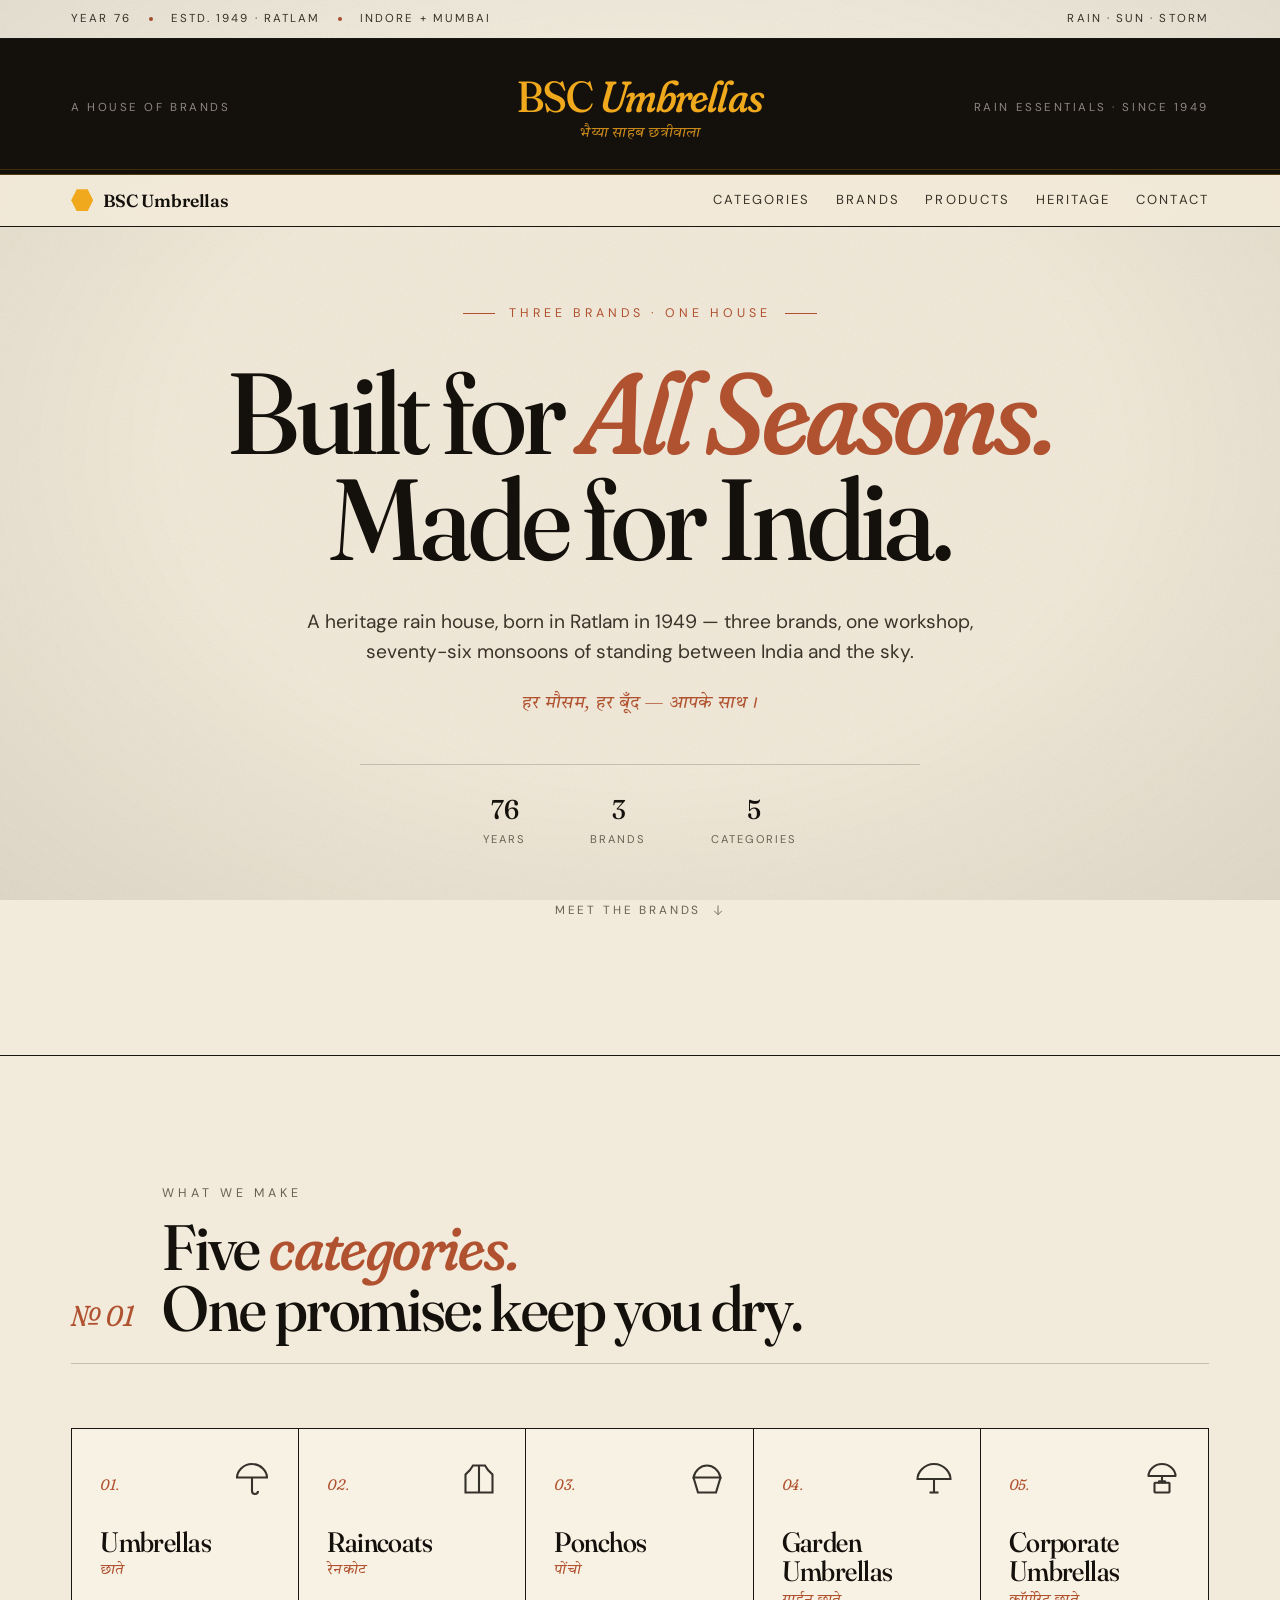
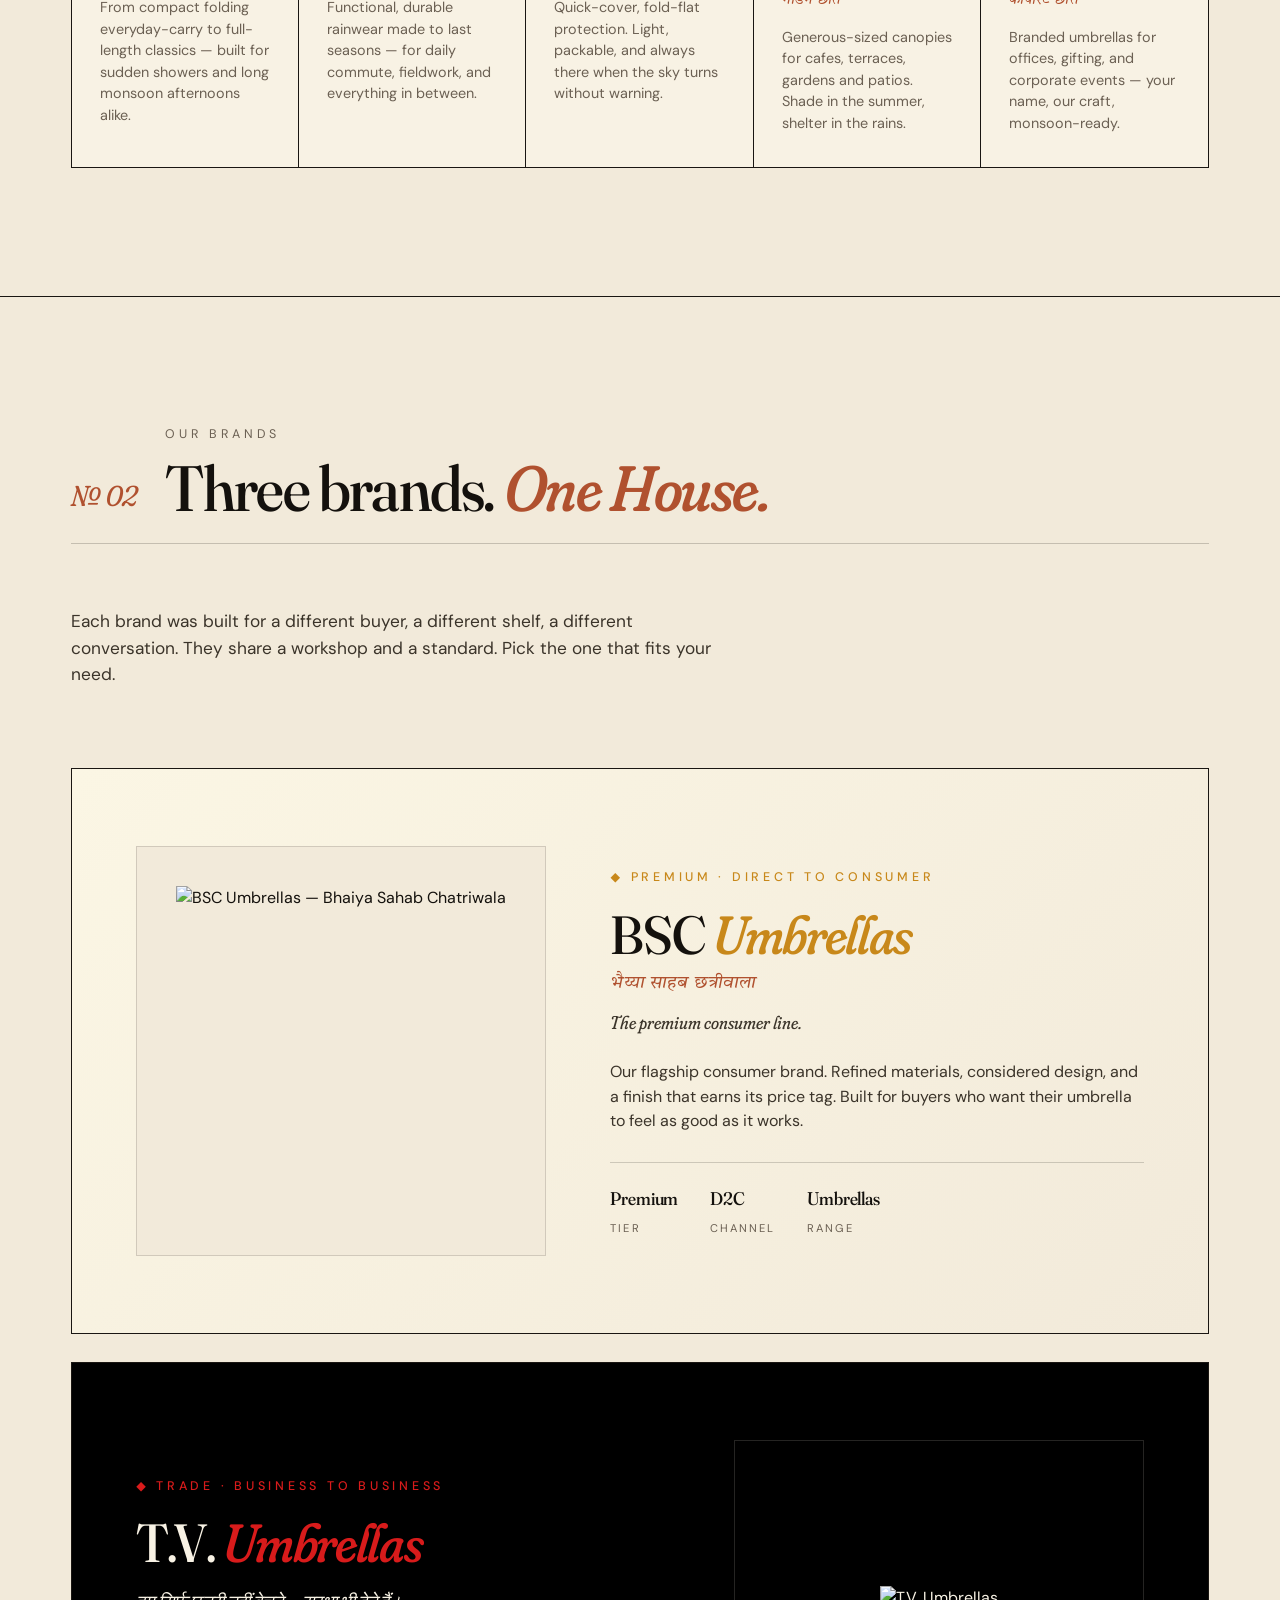
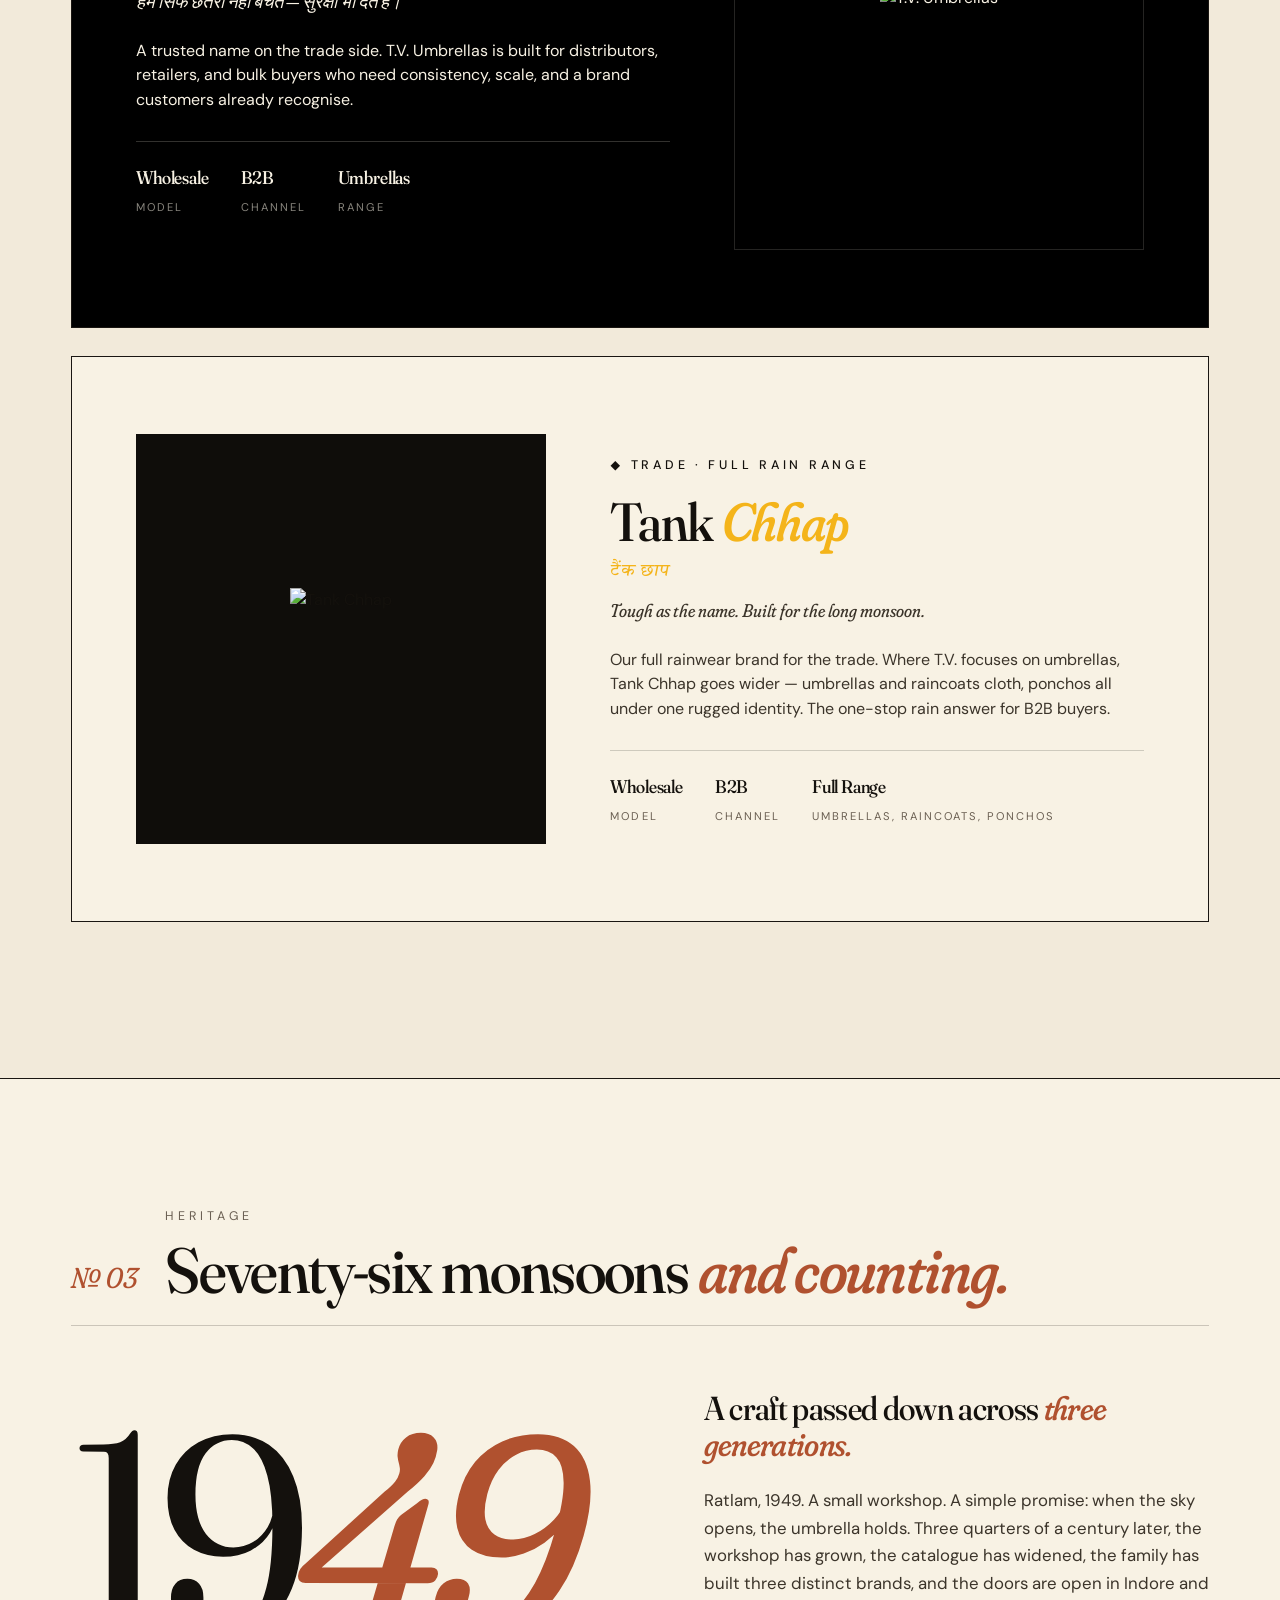
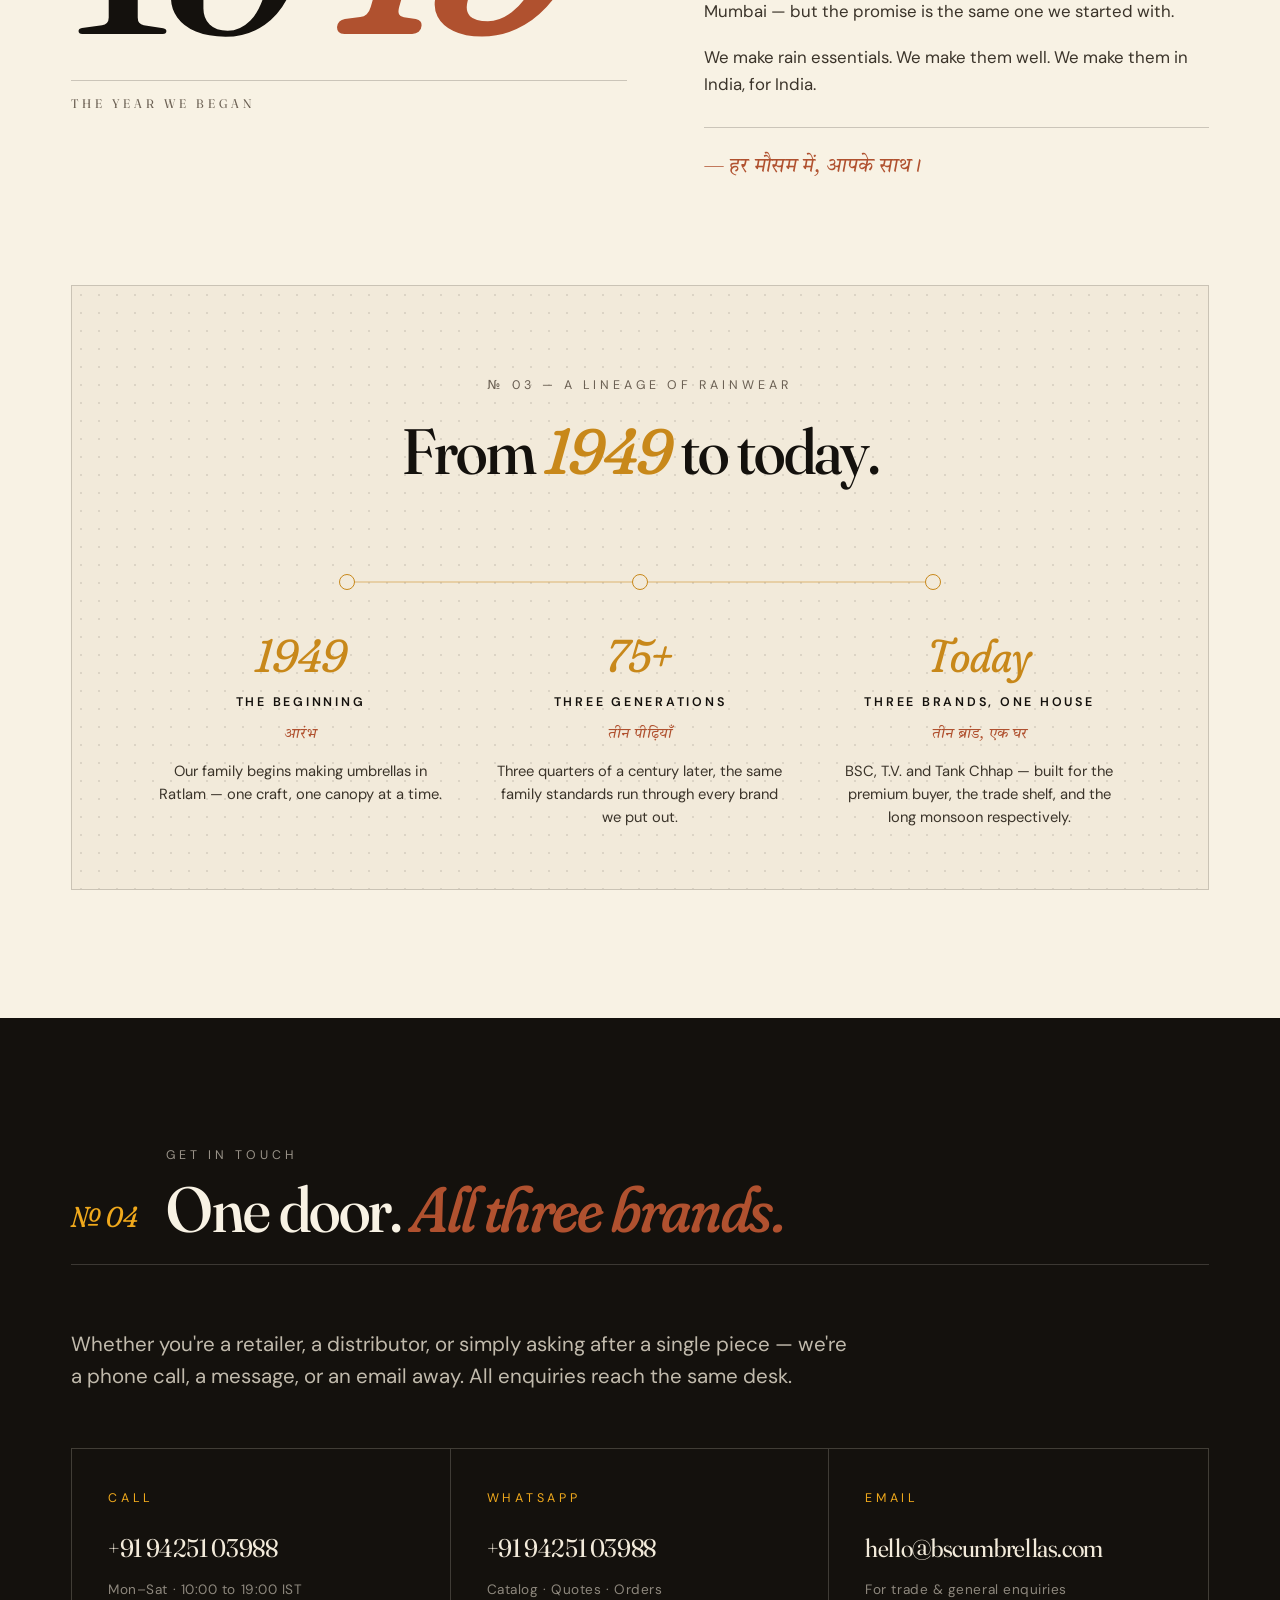
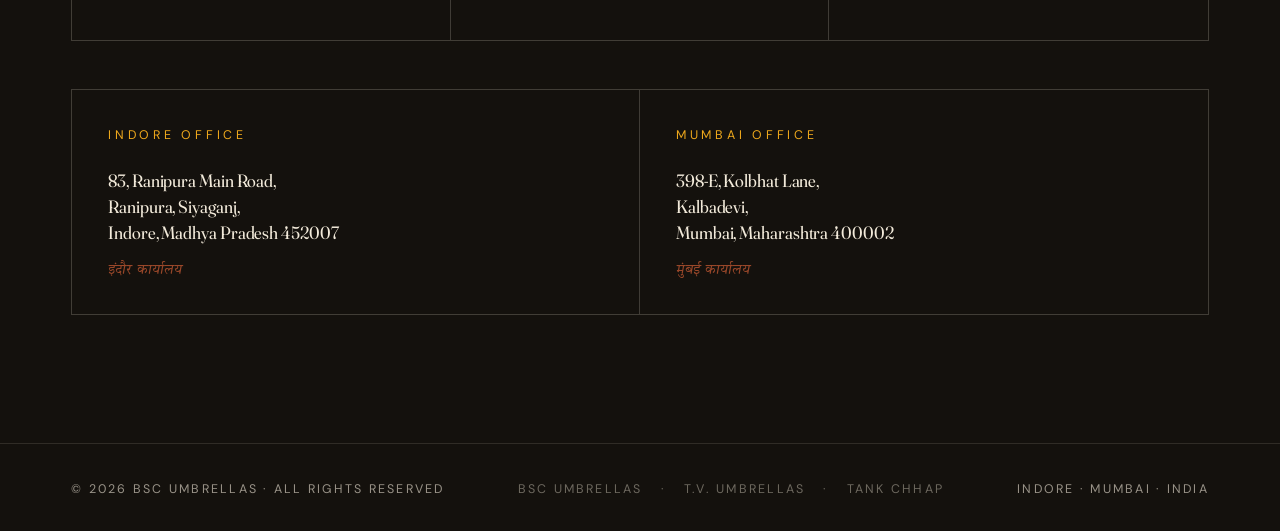
==== commit 096fb023: "Add files via upload" ====
--- a/index.html
+++ b/index.html
@@ -1102,6 +1102,7 @@
       <ul class="nav-links">
         <li><a href="#categories">Categories</a></li>
         <li><a href="#brands">Brands</a></li>
+        <li><a href="products.html">Products</a></li>
         <li><a href="#heritage">Heritage</a></li>
         <li><a href="#contact">Contact</a></li>
       </ul>
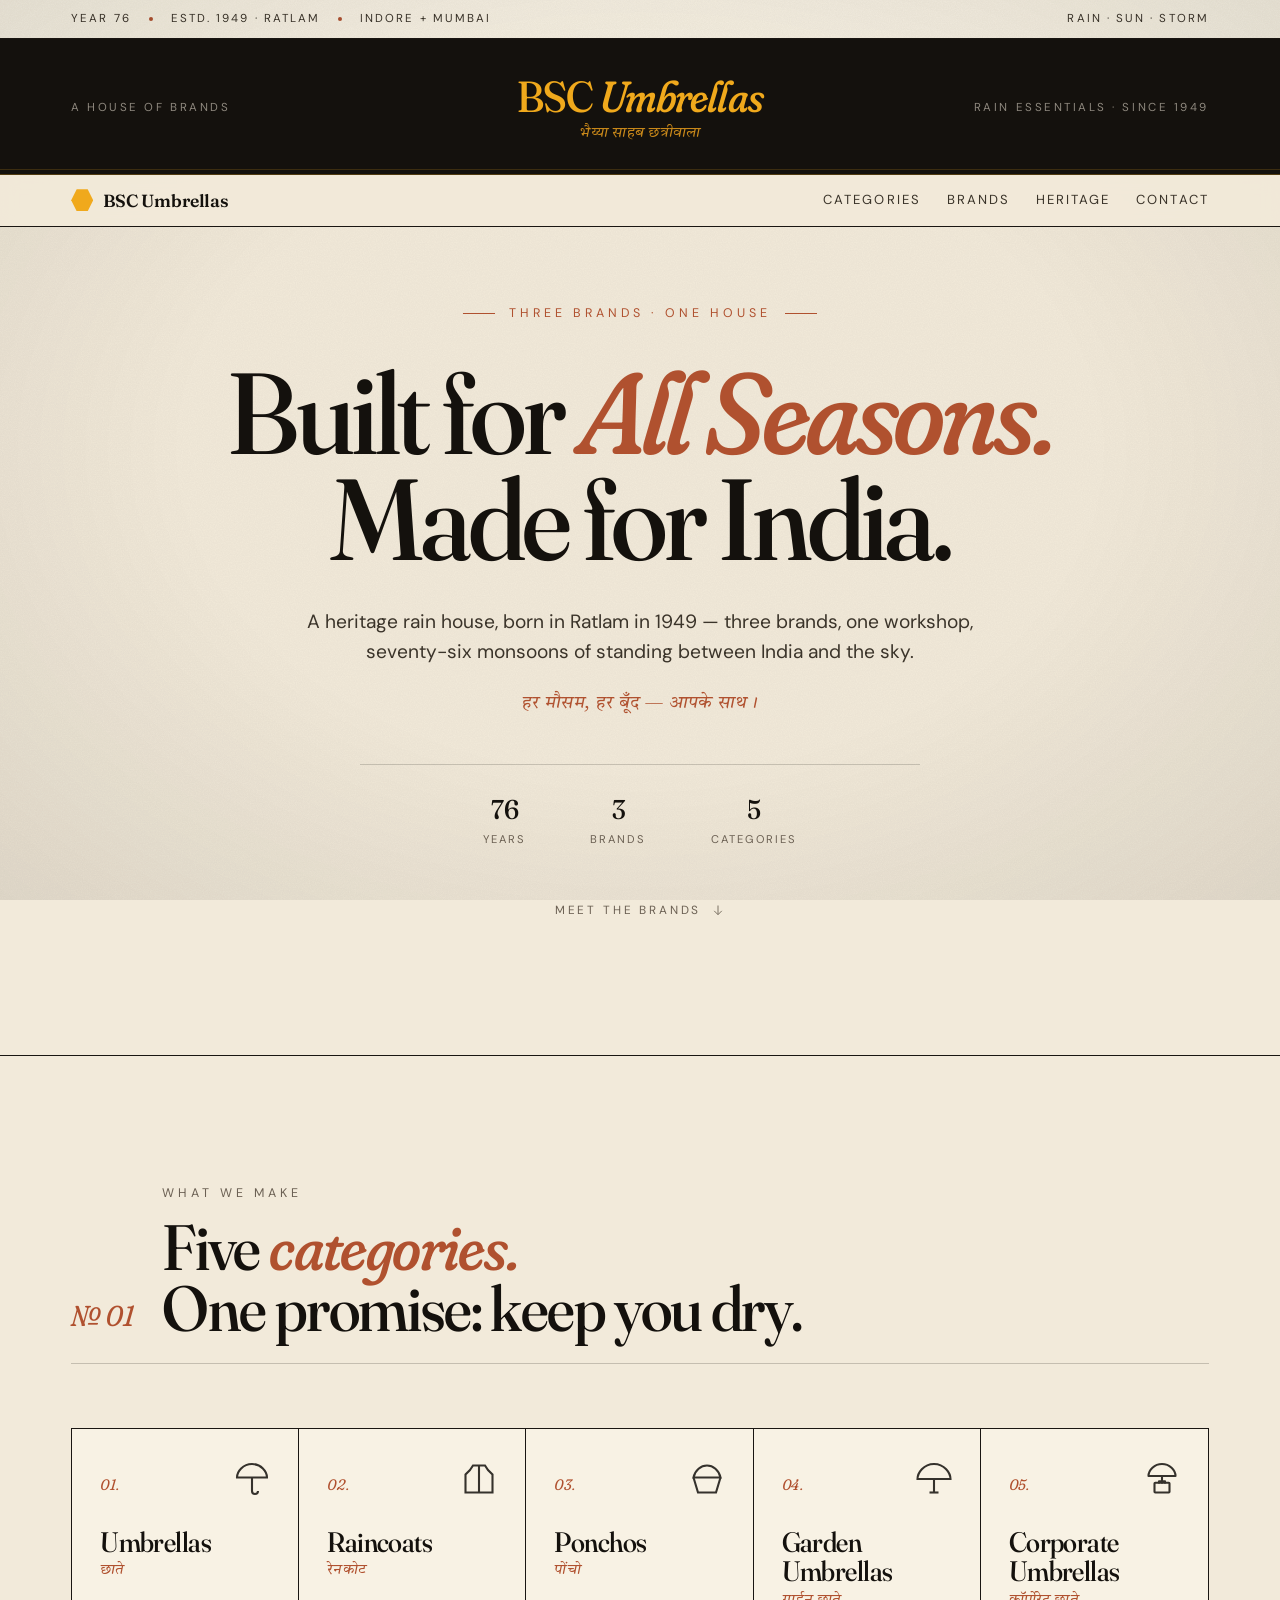
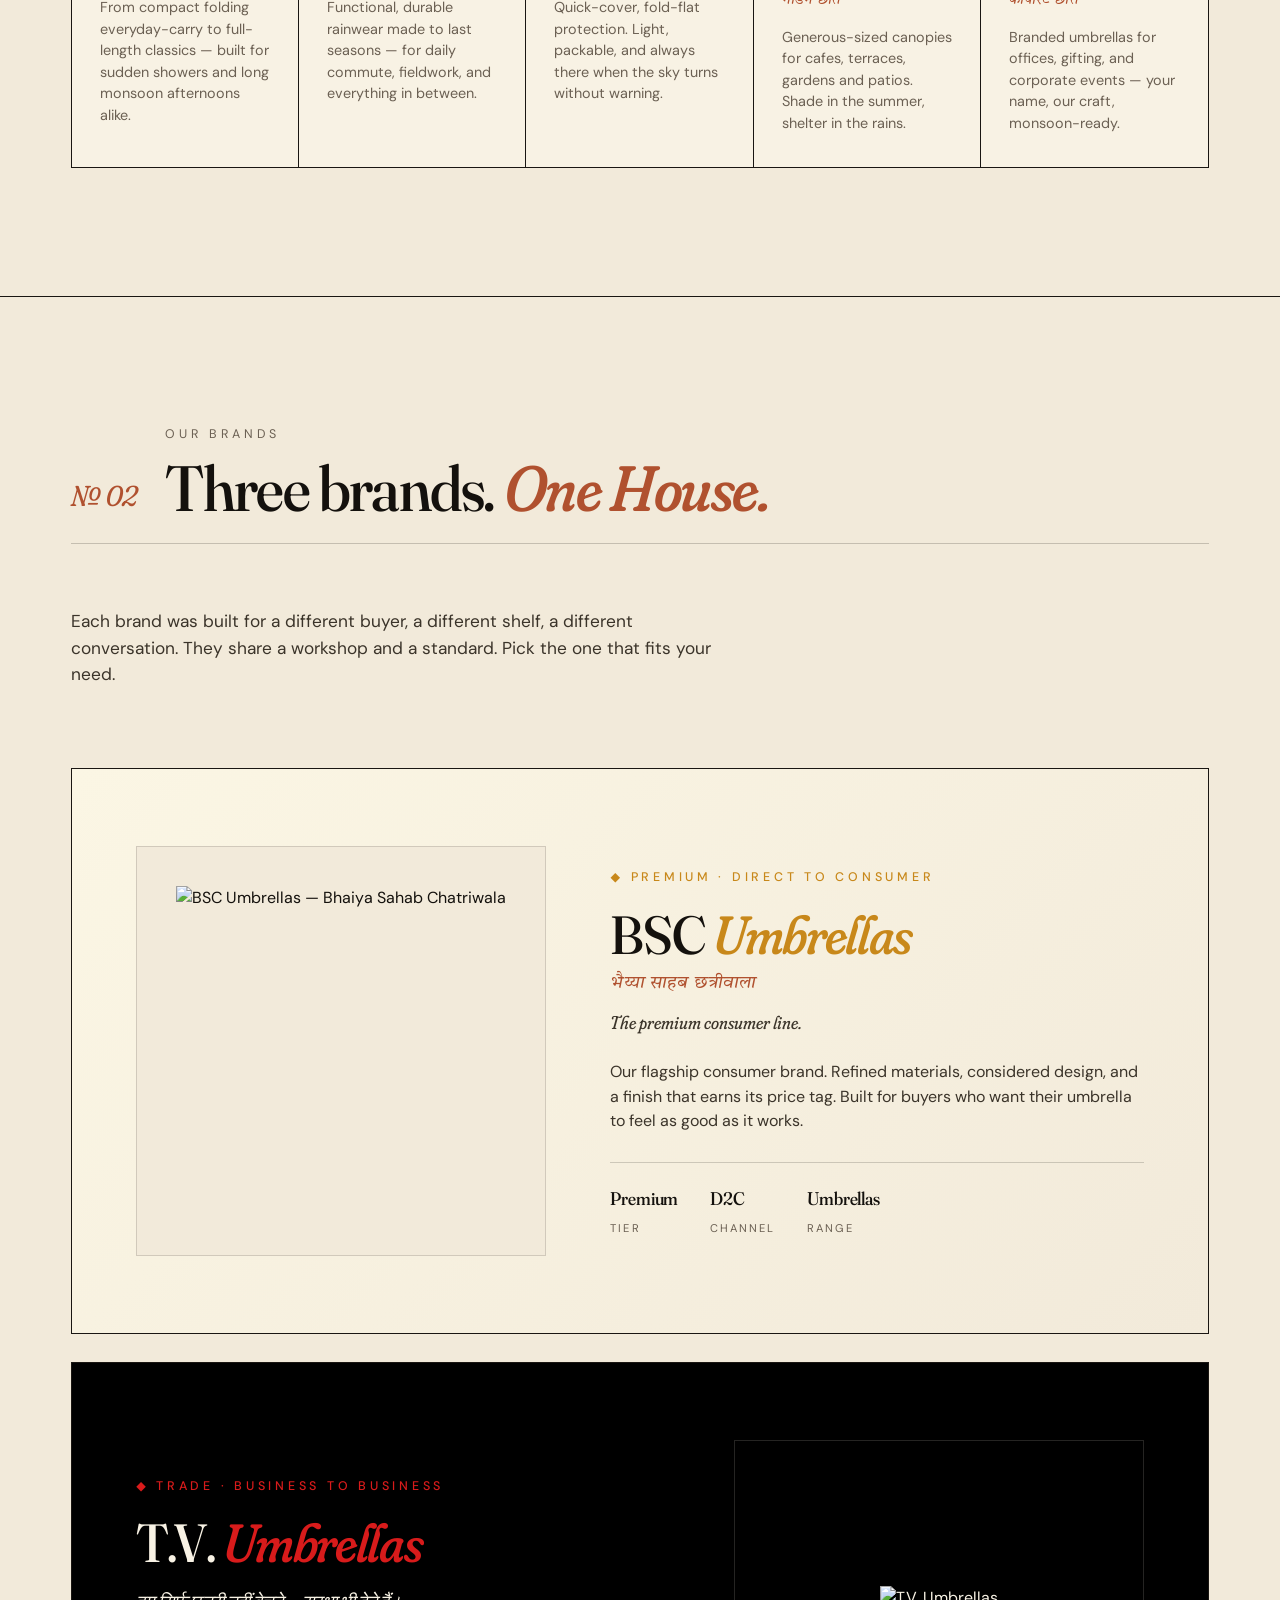
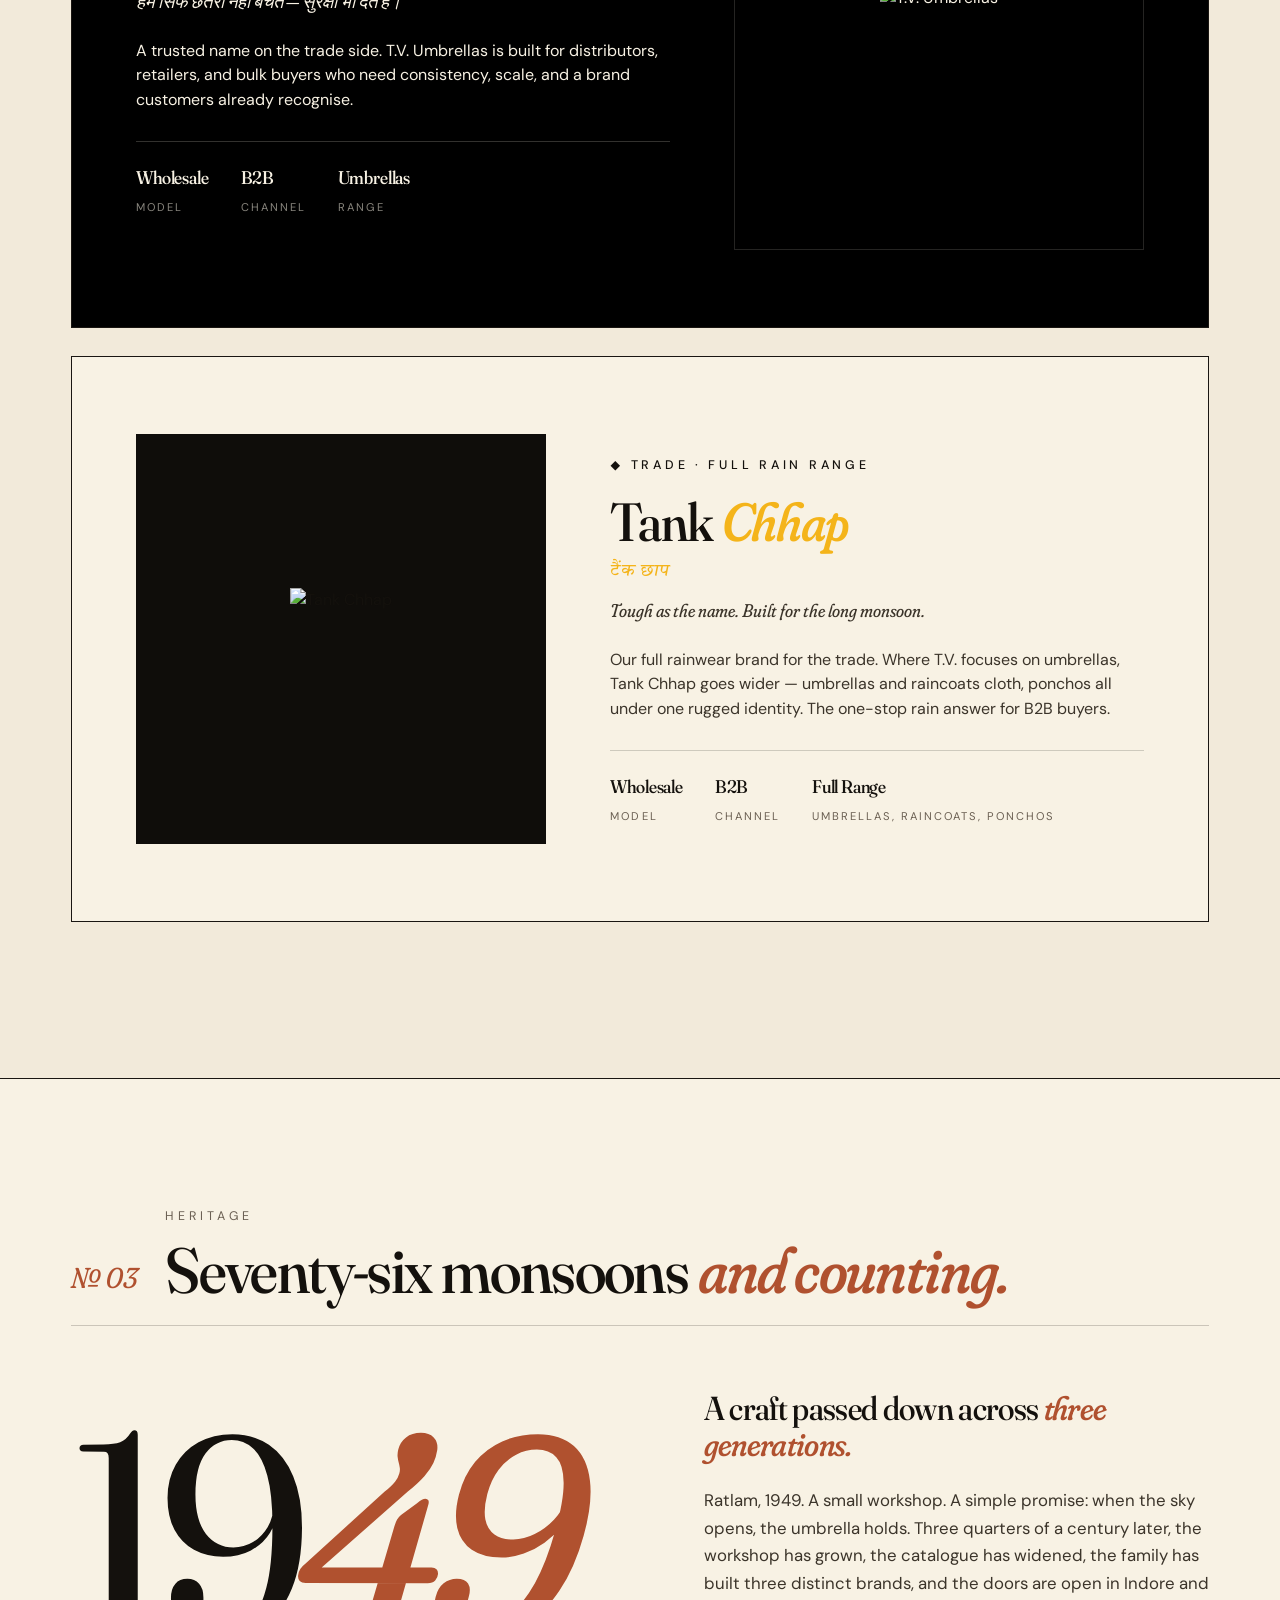
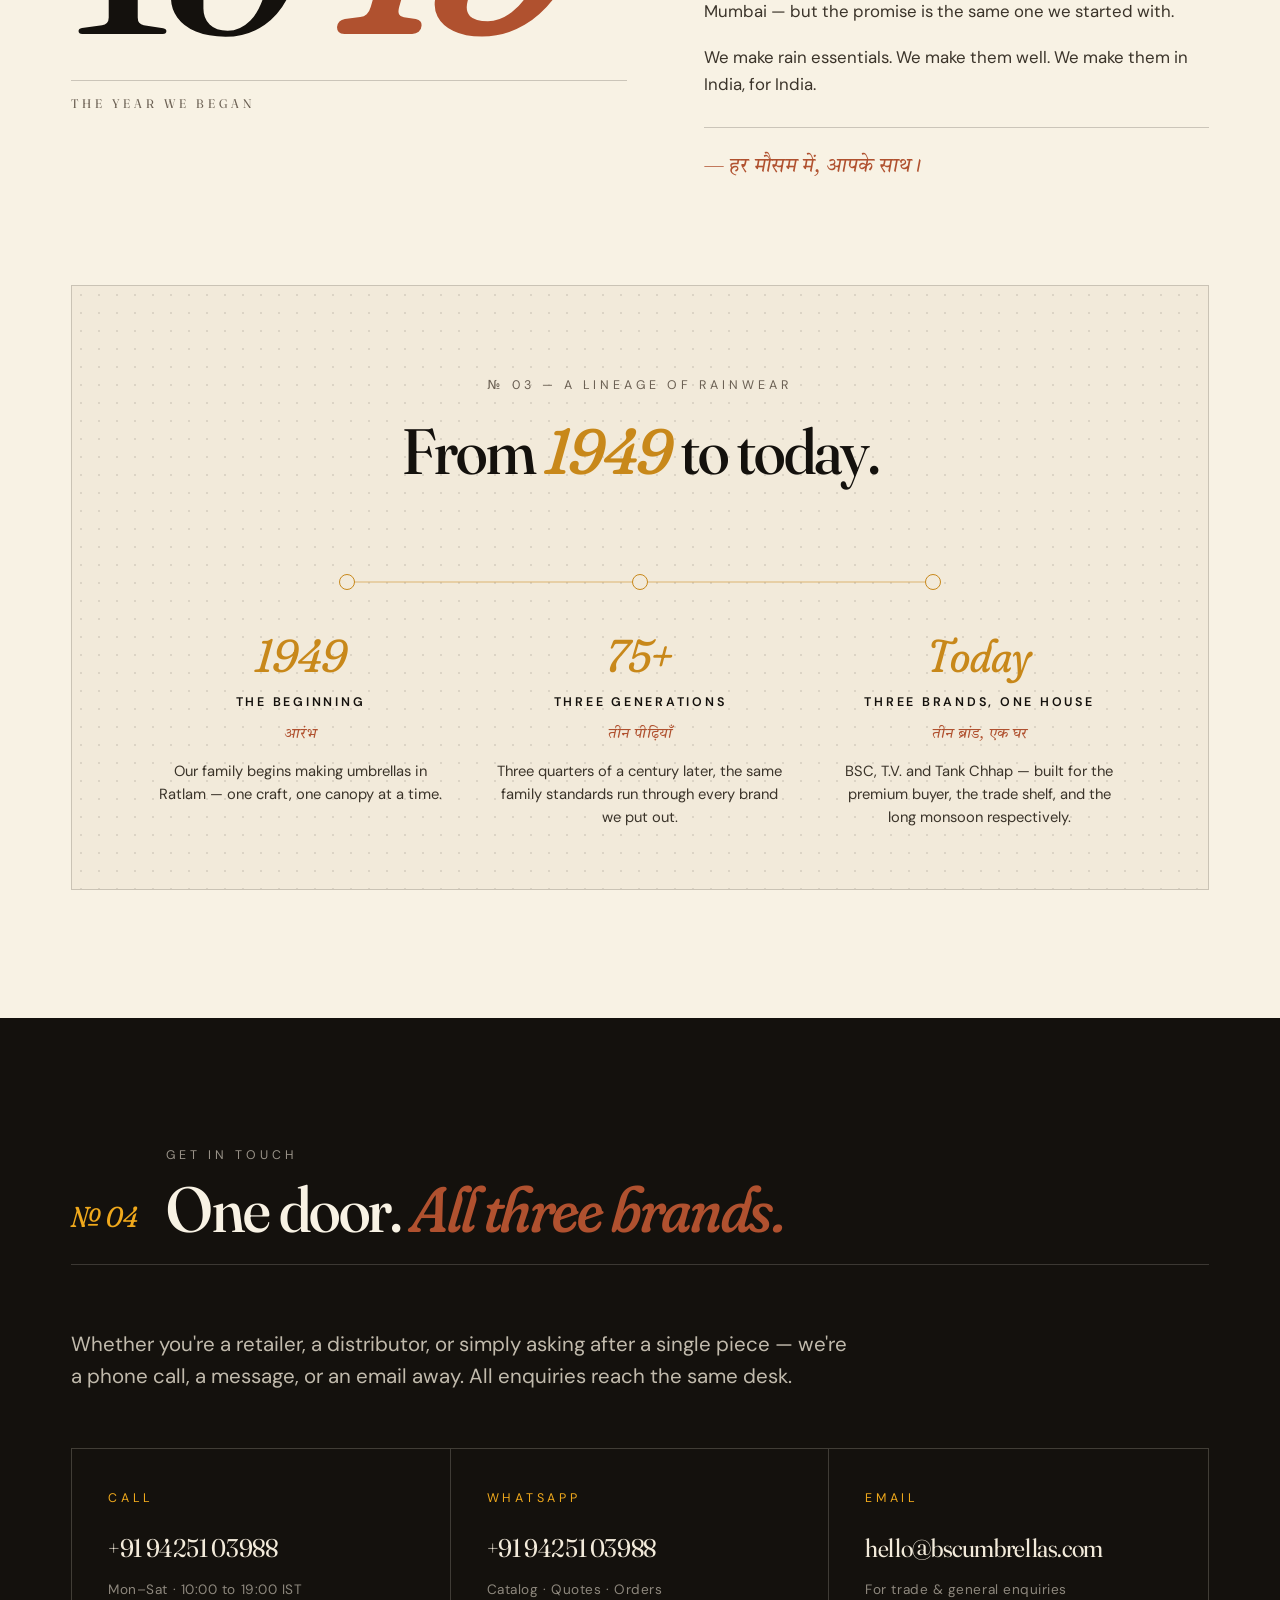
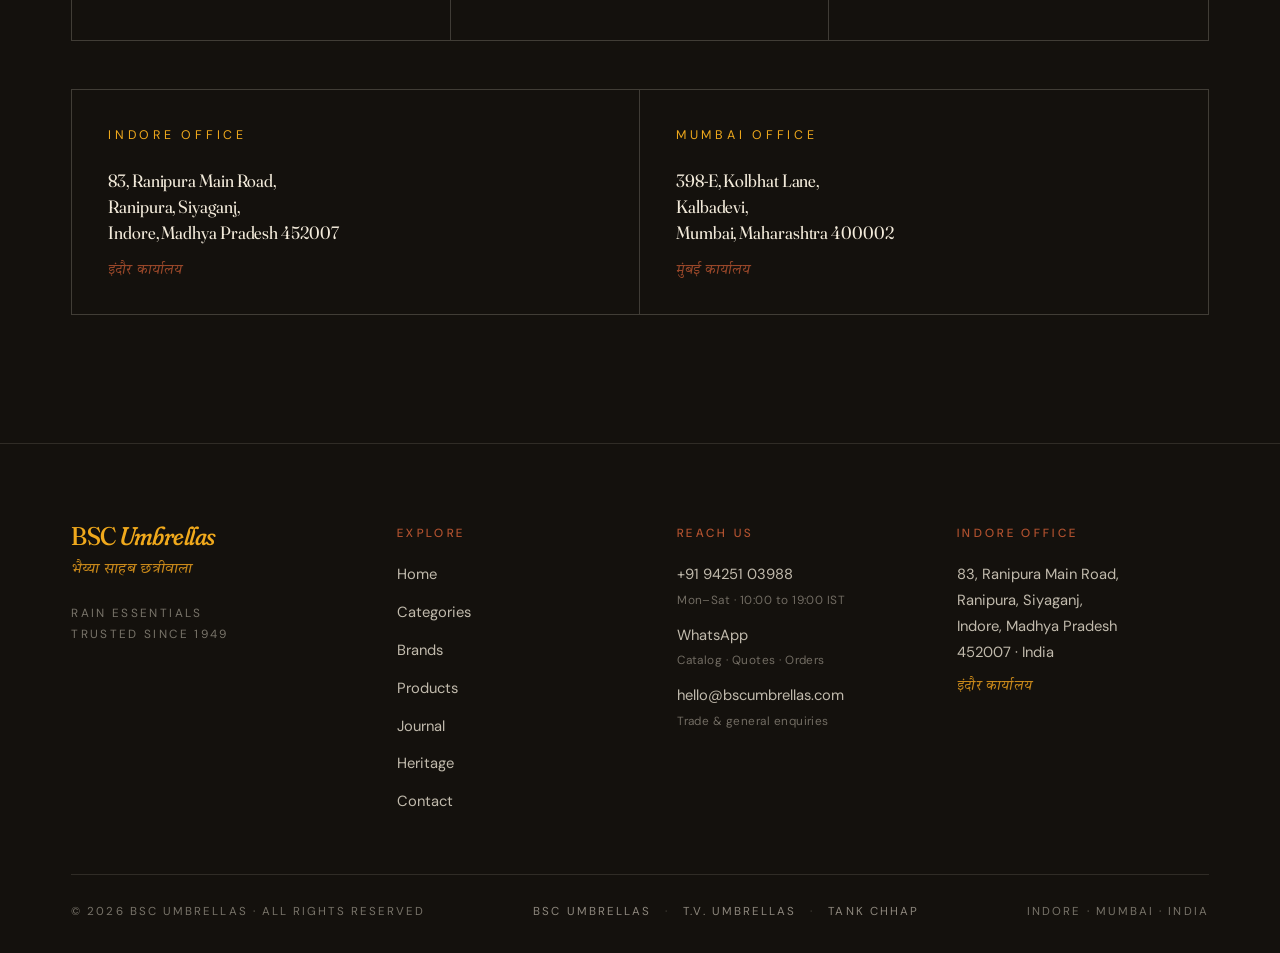
==== commit c0f9a4b3: "Add files via upload" ====
--- a/index.html
+++ b/index.html
@@ -818,28 +818,128 @@
       font-variation-settings: 'opsz' 144, 'SOFT' 30, 'WONK' 0;
     }
 
+    /* ============ FOOTER ============ */
     footer.bottom {
       background: var(--ink);
       color: rgba(242,234,218,0.6);
-      padding: 36px 0 32px;
+      padding: clamp(56px, 7vw, 80px) 0 32px;
       border-top: 1px solid rgba(242,234,218,0.12);
-    }
-    footer.bottom .container {
+      font-family: var(--sans);
+    }
+    .footer-grid {
+      display: grid;
+      grid-template-columns: 1.2fr 1fr 1fr 1.1fr;
+      gap: clamp(32px, 4vw, 56px);
+      padding-bottom: clamp(40px, 5vw, 60px);
+      border-bottom: 1px solid rgba(242,234,218,0.12);
+    }
+    @media (max-width: 900px) {
+      .footer-grid { grid-template-columns: 1fr 1fr; gap: 36px; }
+    }
+    @media (max-width: 540px) {
+      .footer-grid { grid-template-columns: 1fr; }
+    }
+    .footer-brand { display: flex; flex-direction: column; gap: 10px; }
+    .footer-mark {
+      font-family: var(--serif);
+      font-weight: 500;
+      font-variation-settings: 'opsz' 144, 'SOFT' 50, 'WONK' 1;
+      font-size: 1.6rem;
+      letter-spacing: -0.02em;
+      color: var(--bsc-amber);
+      line-height: 1;
+    }
+    .footer-mark em {
+      font-style: italic;
+      font-variation-settings: 'opsz' 144, 'SOFT' 100, 'WONK' 1;
+    }
+    .footer-deva {
+      font-family: var(--deva);
+      font-style: italic;
+      font-size: 0.95rem;
+      color: var(--bsc-amber-deep);
+      letter-spacing: 0.02em;
+      line-height: 1.3;
+    }
+    .footer-tagline {
+      font-size: 0.74rem;
+      letter-spacing: 0.2em;
+      text-transform: uppercase;
+      color: rgba(242,234,218,0.45);
+      margin-top: 14px;
+      line-height: 1.7;
+    }
+    .footer-col h4 {
+      font-family: var(--sans);
+      font-weight: 500;
+      font-size: 0.74rem;
+      letter-spacing: 0.28em;
+      text-transform: uppercase;
+      color: var(--rust);
+      margin: 0 0 20px;
+    }
+    .footer-list {
+      list-style: none;
+      margin: 0; padding: 0;
+      display: flex;
+      flex-direction: column;
+      gap: 13px;
+    }
+    .footer-list a {
+      color: rgba(242,234,218,0.78);
+      font-size: 0.92rem;
+      letter-spacing: 0;
+      text-transform: none;
+      transition: color 0.2s ease;
+      display: inline-block;
+    }
+    .footer-list a:hover { color: var(--bsc-amber); }
+    .footer-list .small {
+      display: block;
+      font-size: 0.74rem;
+      color: rgba(242,234,218,0.42);
+      letter-spacing: 0.04em;
+      margin-top: 4px;
+      text-transform: none;
+    }
+    .footer-address {
+      font-style: normal;
+      font-size: 0.92rem;
+      line-height: 1.75;
+      color: rgba(242,234,218,0.78);
+    }
+    .footer-address-deva {
+      display: block;
+      font-family: var(--deva);
+      font-style: italic;
+      color: var(--bsc-amber-deep);
+      font-size: 0.85rem;
+      margin-top: 10px;
+      letter-spacing: 0.02em;
+    }
+    .footer-bottom {
       display: flex;
       justify-content: space-between;
       align-items: center;
       gap: 20px;
       flex-wrap: wrap;
-      font-size: 0.78rem;
+      padding-top: 28px;
+      font-size: 0.72rem;
       letter-spacing: 0.18em;
       text-transform: uppercase;
-    }
-    footer.bottom .brands-list {
-      display: flex; gap: 18px;
+      color: rgba(242,234,218,0.45);
+    }
+    .footer-bottom .brands-list {
+      display: flex;
+      gap: 14px;
       align-items: center;
       flex-wrap: wrap;
     }
-    footer.bottom .brands-list span { color: rgba(242,234,218,0.4); }
+    .footer-bottom .brands-list span:not(.dot) { color: rgba(242,234,218,0.55); }
+    .footer-bottom .dot { color: rgba(242,234,218,0.25); }
+    @media (max-width: 720px) {
+      .footer-bottom { justify-content: center; text-align: center; flex-direction: column; }
+    }
 
     .reveal {
       opacity: 0;
@@ -1102,7 +1202,6 @@
       <ul class="nav-links">
         <li><a href="#categories">Categories</a></li>
         <li><a href="#brands">Brands</a></li>
-        <li><a href="products.html">Products</a></li>
         <li><a href="#heritage">Heritage</a></li>
         <li><a href="#contact">Contact</a></li>
       </ul>
@@ -1452,15 +1551,69 @@
 
   <footer class="bottom">
     <div class="container">
-      <div>&copy; 2026 BSC Umbrellas &middot; All rights reserved</div>
-      <div class="brands-list">
-        <span>BSC Umbrellas</span>
-        <span>&middot;</span>
-        <span>T.V. Umbrellas</span>
-        <span>&middot;</span>
-        <span>Tank Chhap</span>
+      <div class="footer-grid">
+
+        <div class="footer-brand">
+          <div class="footer-mark">BSC <em>Umbrellas</em></div>
+          <div class="footer-deva">भैय्या साहब छत्रीवाला</div>
+          <div class="footer-tagline">Rain Essentials<br />Trusted Since 1949</div>
+        </div>
+
+        <div class="footer-col">
+          <h4>Explore</h4>
+          <ul class="footer-list">
+            <li><a href="index.html">Home</a></li>
+            <li><a href="#categories">Categories</a></li>
+            <li><a href="#brands">Brands</a></li>
+            <li><a href="products.html">Products</a></li>
+            <li><a href="blog.html">Journal</a></li>
+            <li><a href="#heritage">Heritage</a></li>
+            <li><a href="#contact">Contact</a></li>
+          </ul>
+        </div>
+
+        <div class="footer-col">
+          <h4>Reach Us</h4>
+          <ul class="footer-list">
+            <li>
+              <a href="tel:+919425103988">+91 94251 03988</a>
+              <span class="small">Mon&ndash;Sat &middot; 10:00 to 19:00 IST</span>
+            </li>
+            <li>
+              <a href="https://wa.me/919425103988" target="_blank" rel="noopener">WhatsApp</a>
+              <span class="small">Catalog &middot; Quotes &middot; Orders</span>
+            </li>
+            <li>
+              <a href="mailto:hello@bscumbrellas.com">hello@bscumbrellas.com</a>
+              <span class="small">Trade &amp; general enquiries</span>
+            </li>
+          </ul>
+        </div>
+
+        <div class="footer-col">
+          <h4>Indore Office</h4>
+          <address class="footer-address">
+            83, Ranipura Main Road,<br />
+            Ranipura, Siyaganj,<br />
+            Indore, Madhya Pradesh<br />
+            452007 &middot; India
+            <span class="footer-address-deva">इंदौर कार्यालय</span>
+          </address>
+        </div>
+
       </div>
-      <div>Indore &middot; Mumbai &middot; India</div>
+
+      <div class="footer-bottom">
+        <div>&copy; 2026 BSC Umbrellas &middot; All rights reserved</div>
+        <div class="brands-list">
+          <span>BSC Umbrellas</span>
+          <span class="dot">&middot;</span>
+          <span>T.V. Umbrellas</span>
+          <span class="dot">&middot;</span>
+          <span>Tank Chhap</span>
+        </div>
+        <div>Indore &middot; Mumbai &middot; India</div>
+      </div>
     </div>
   </footer>
 
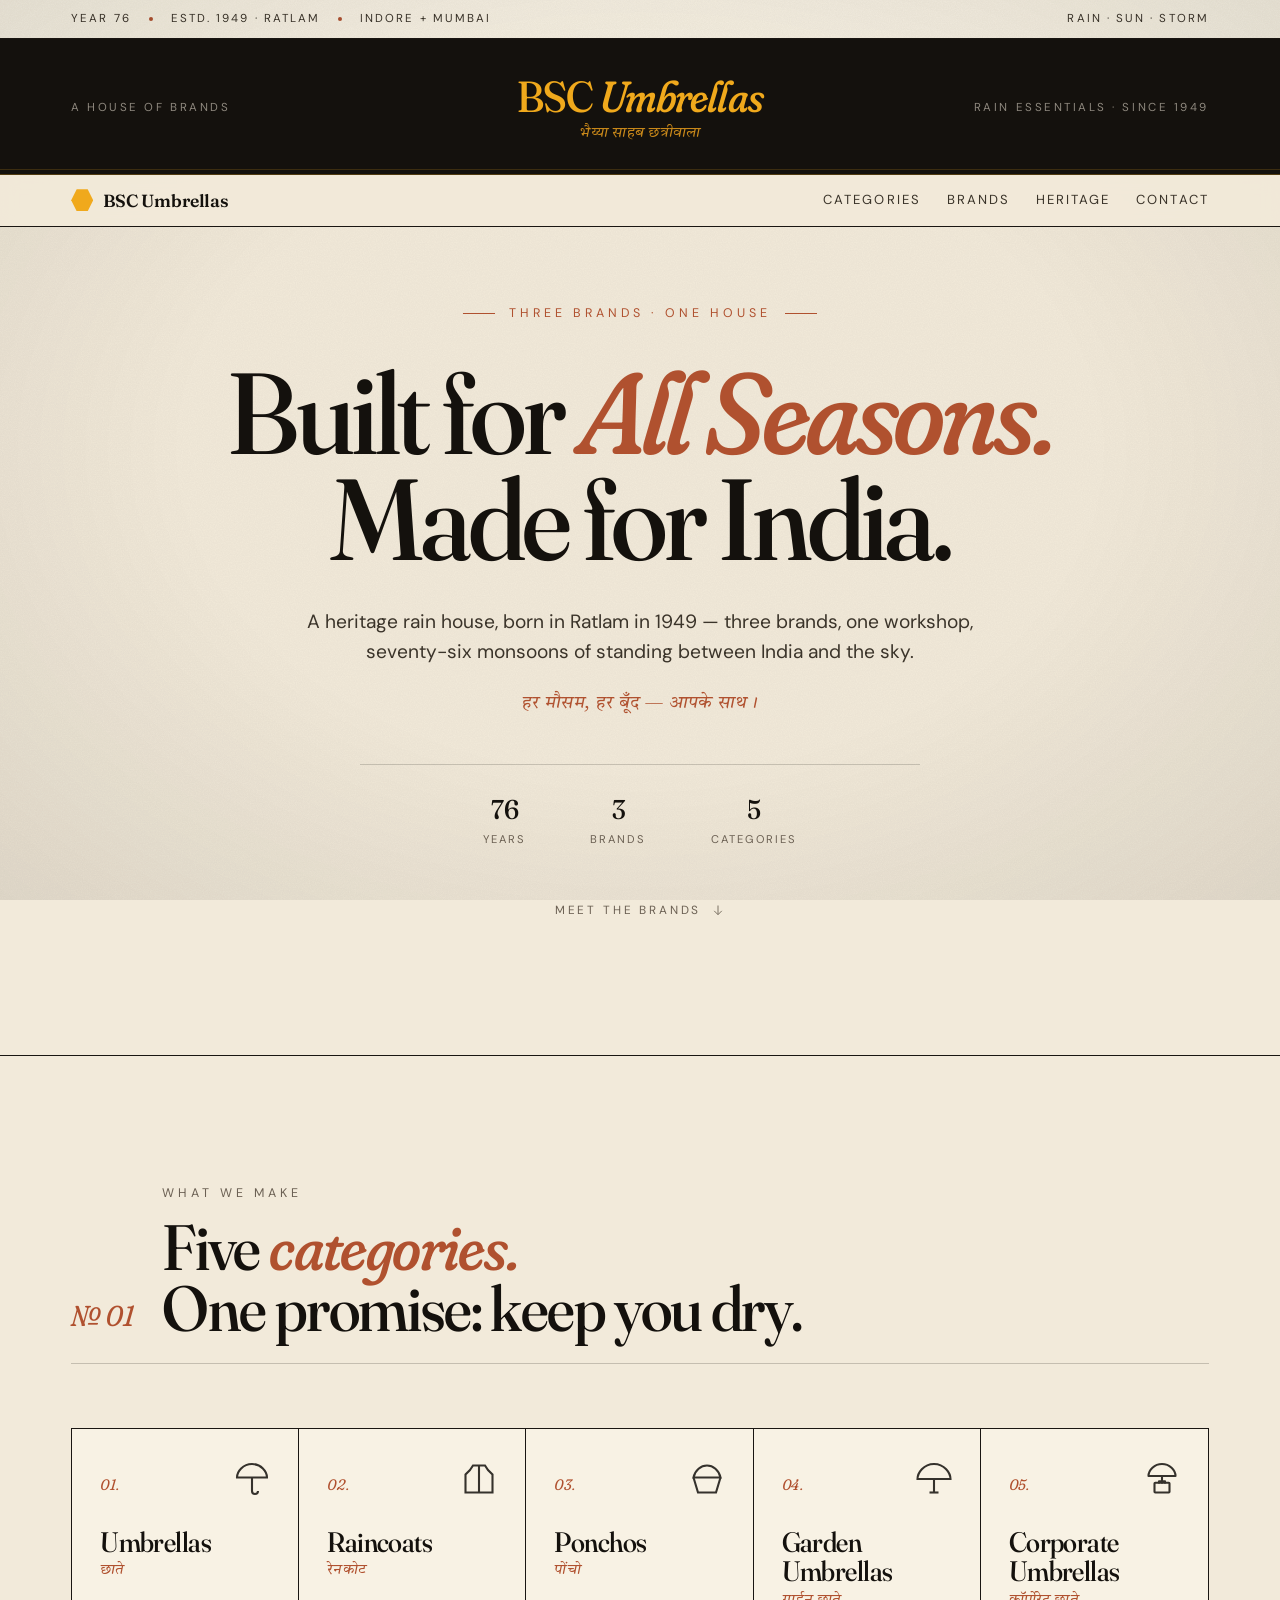
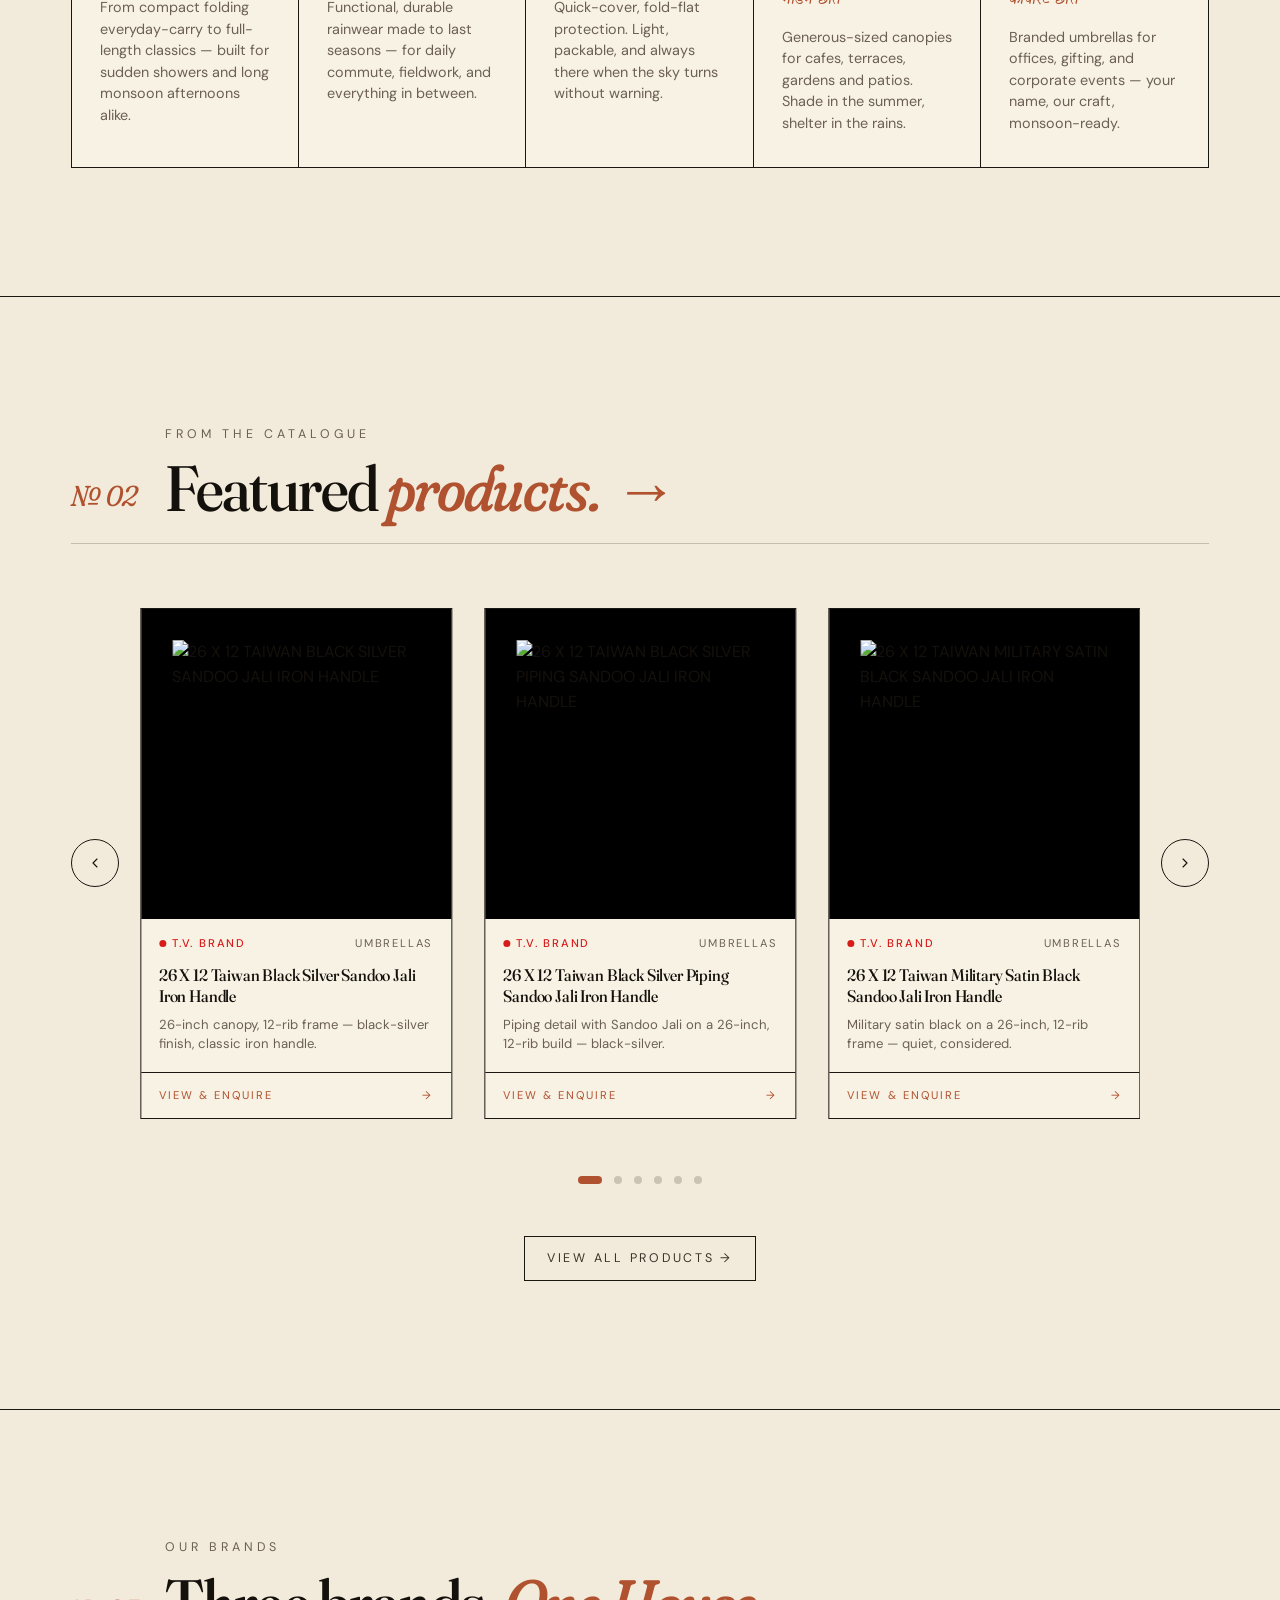
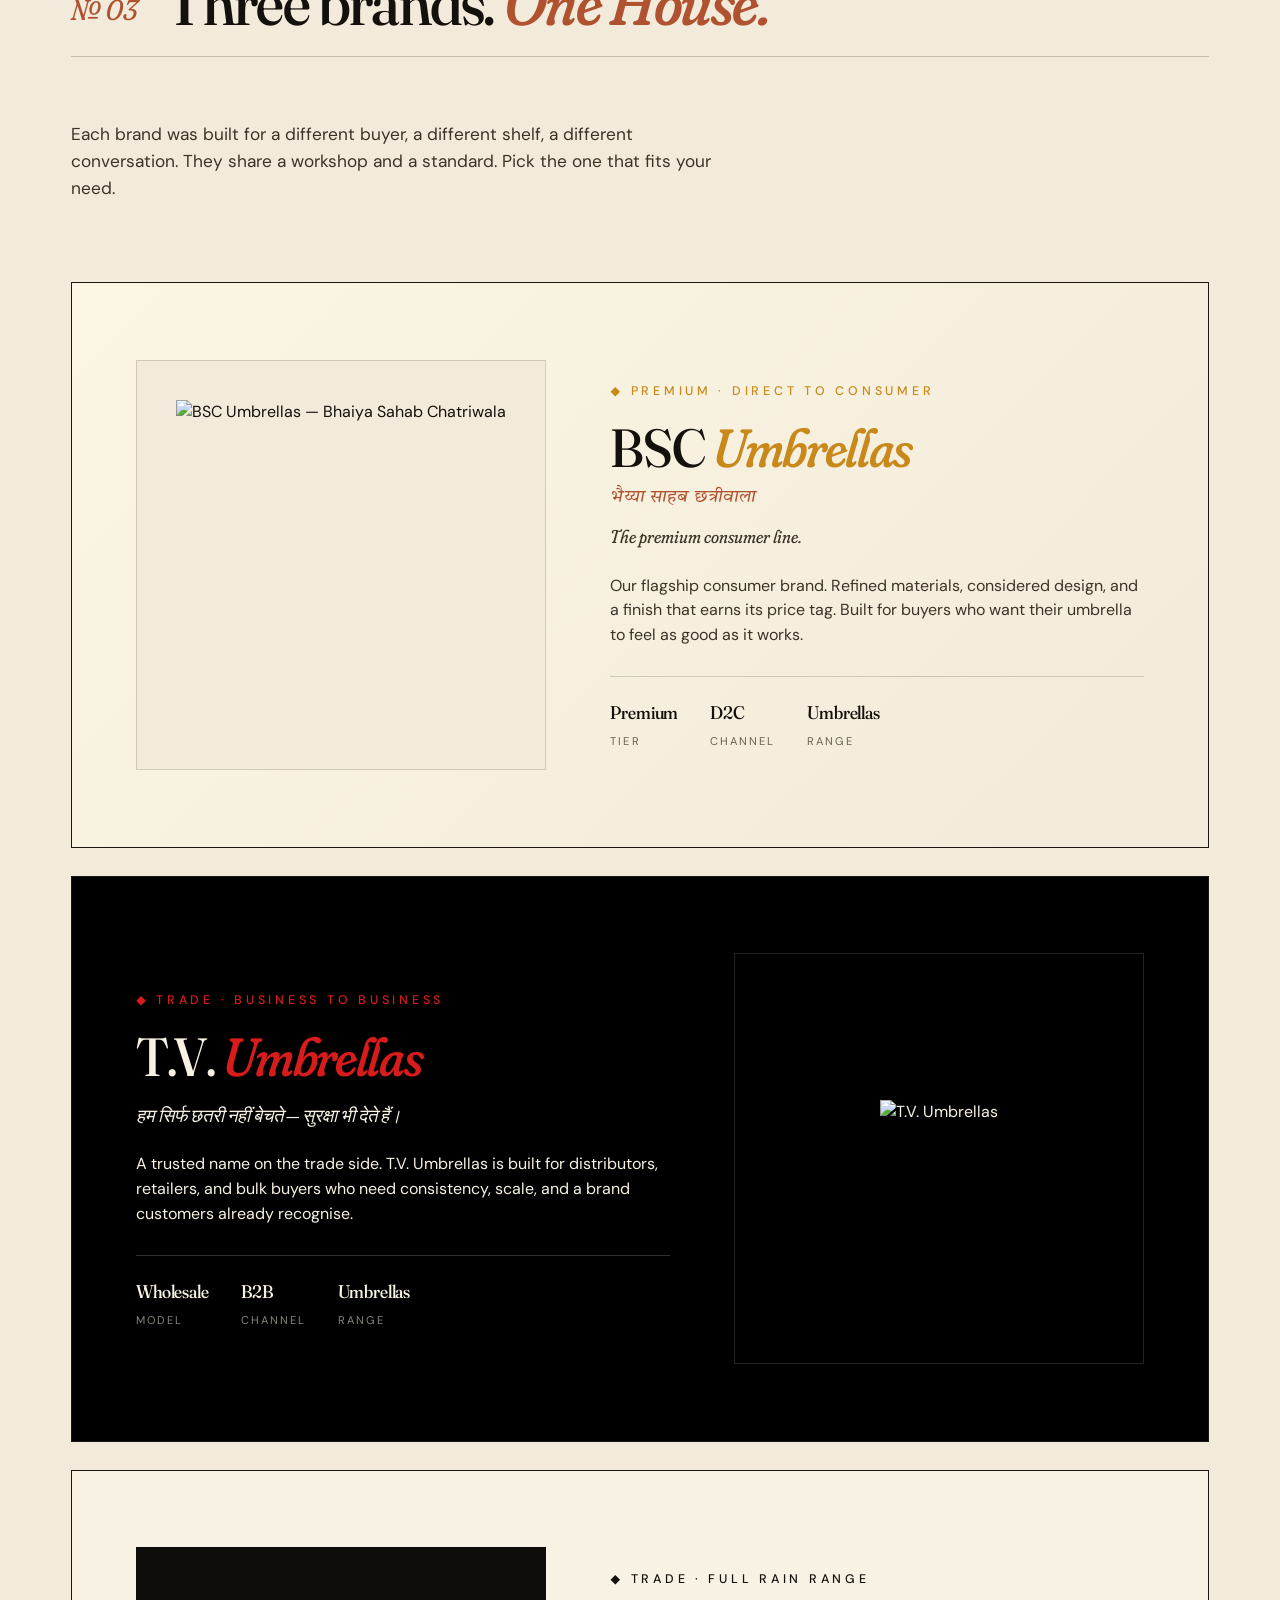
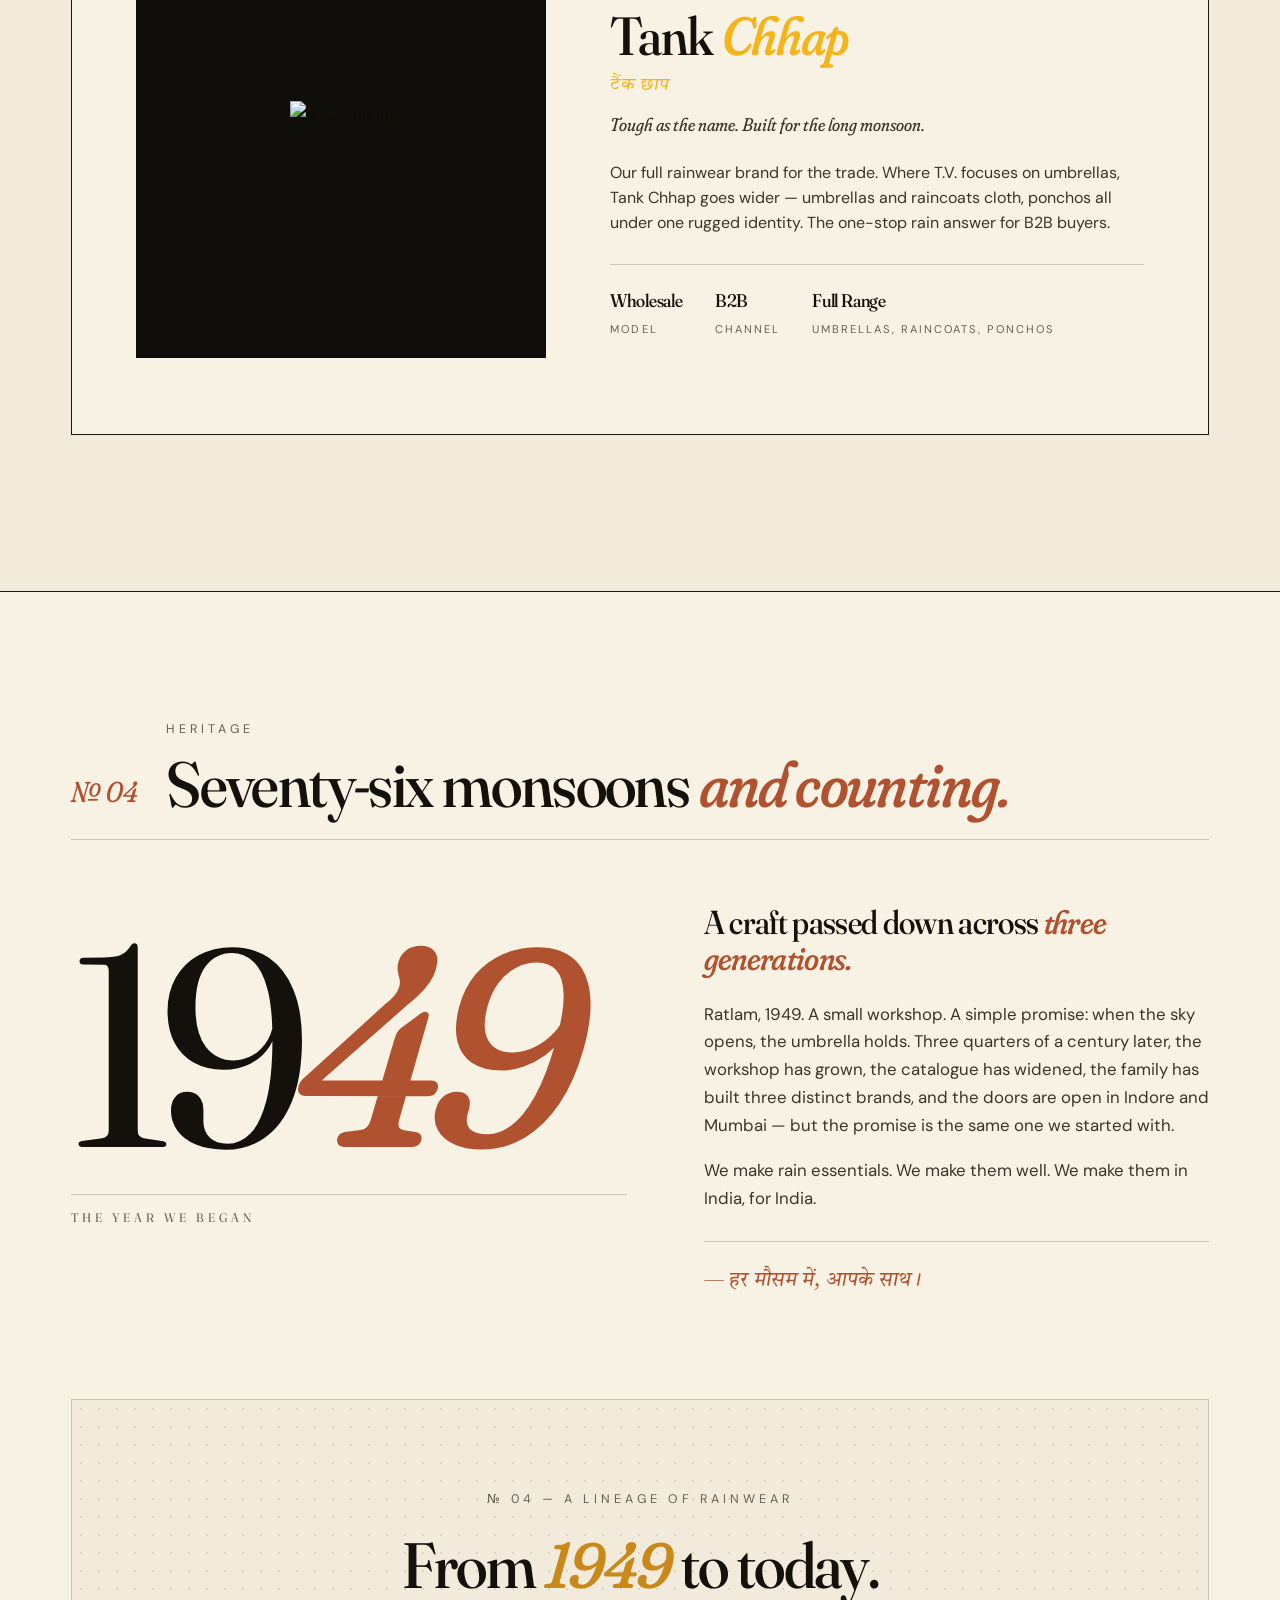
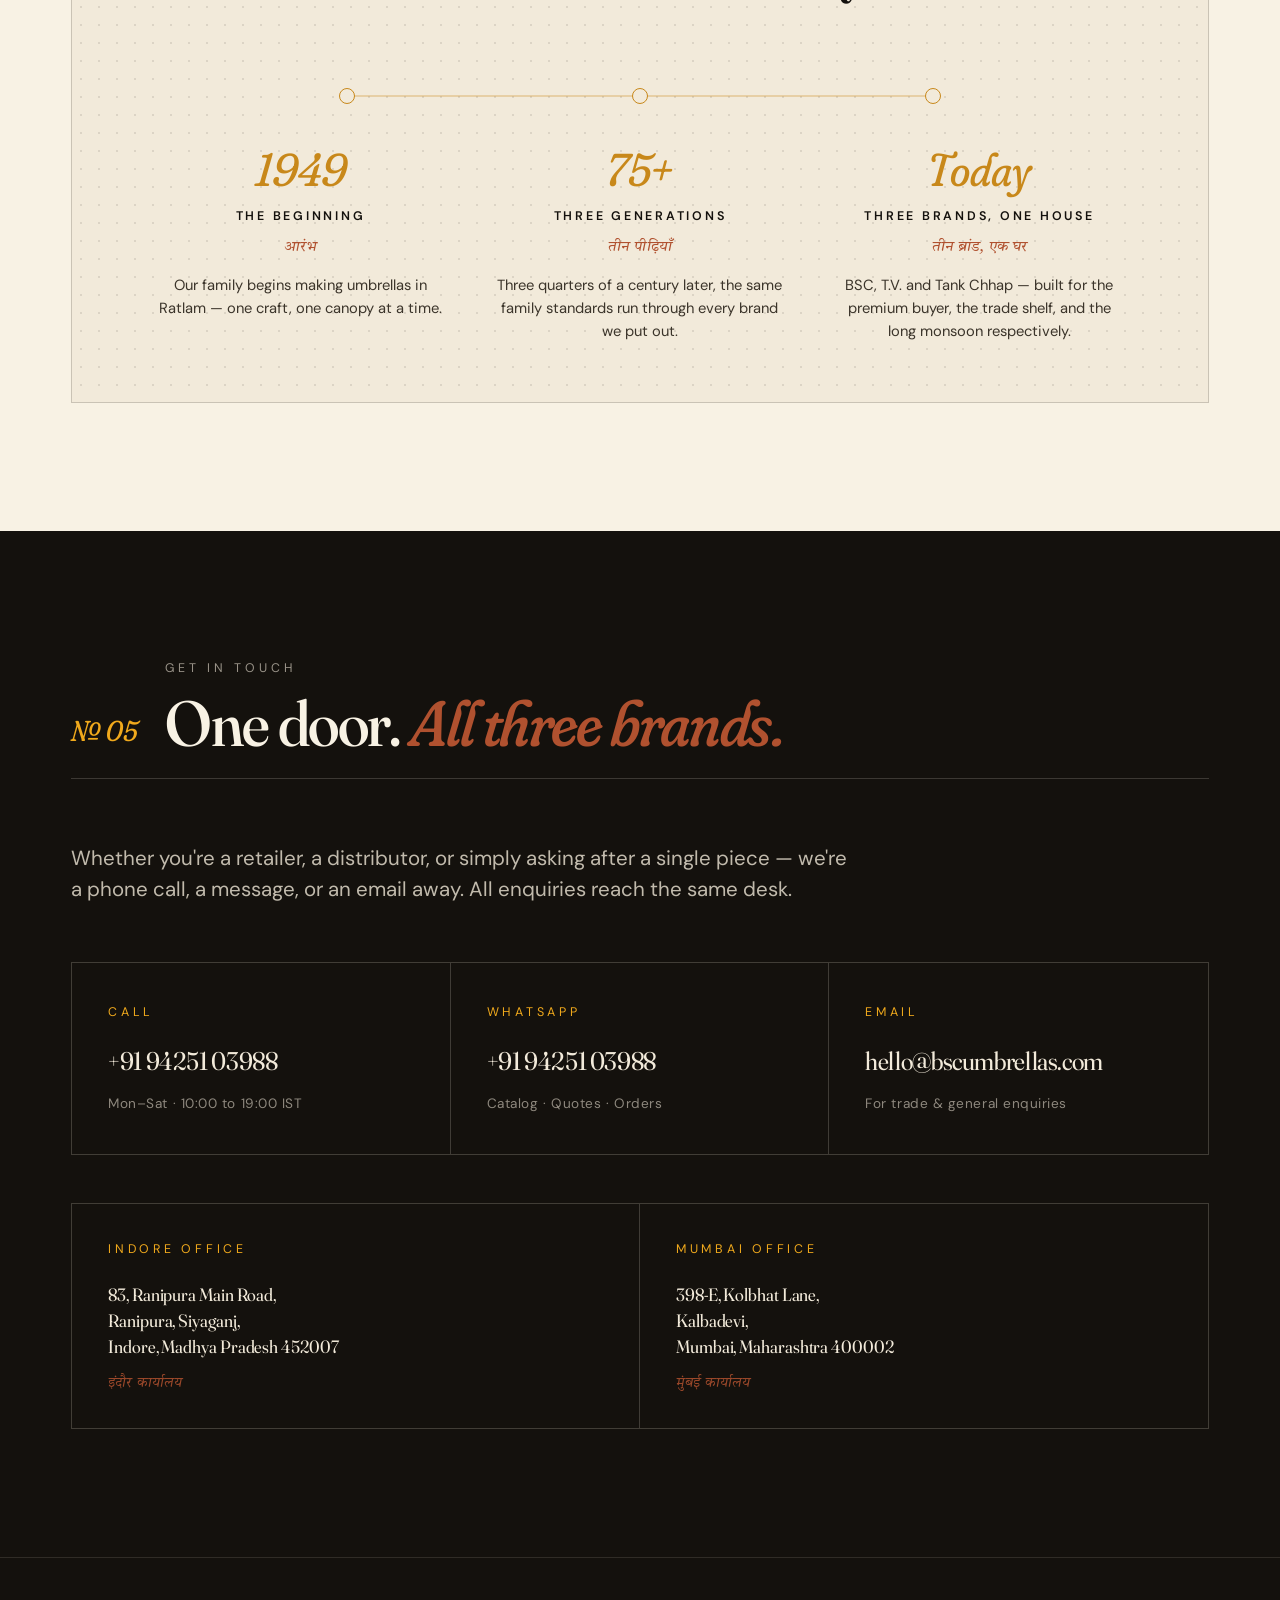
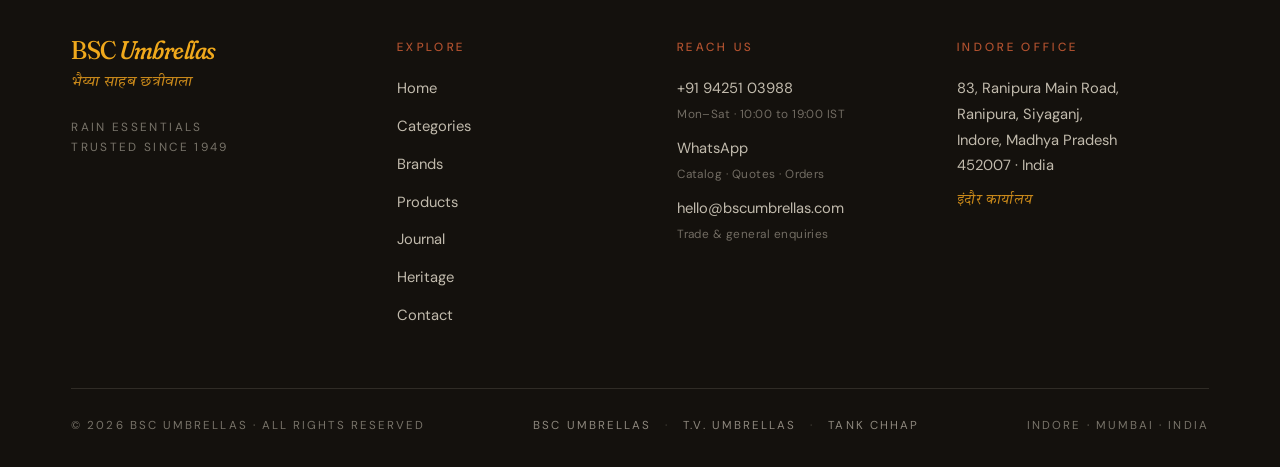
==== commit 31a1d5fc: "Add files via upload" ====
--- a/index.html
+++ b/index.html
@@ -818,6 +818,230 @@
       font-variation-settings: 'opsz' 144, 'SOFT' 30, 'WONK' 0;
     }
 
+    /* ============ FEATURED PRODUCTS CAROUSEL ============ */
+    .featured-products .section-title .title-link {
+      color: inherit;
+      text-decoration: none;
+      display: inline;
+      transition: color 0.3s ease;
+      position: relative;
+    }
+    .featured-products .section-title .title-link:hover { color: var(--rust); }
+    .featured-products .section-title .title-arrow {
+      display: inline-block;
+      margin-left: 0.18em;
+      font-family: var(--serif);
+      font-style: italic;
+      color: var(--rust);
+      font-variation-settings: 'opsz' 144, 'SOFT' 100, 'WONK' 1;
+      transition: transform 0.3s ease;
+      vertical-align: baseline;
+    }
+    .featured-products .section-title .title-link:hover .title-arrow {
+      transform: translateX(8px);
+    }
+
+    .carousel-wrap {
+      position: relative;
+      display: grid;
+      grid-template-columns: 48px 1fr 48px;
+      gap: clamp(10px, 1.6vw, 22px);
+      align-items: stretch;
+    }
+    @media (max-width: 720px) {
+      .carousel-wrap { grid-template-columns: 1fr; }
+    }
+
+    .carousel-btn {
+      width: 48px;
+      height: 48px;
+      align-self: center;
+      border-radius: 50%;
+      background: transparent;
+      border: 1px solid var(--rule);
+      color: var(--ink);
+      cursor: pointer;
+      display: flex;
+      align-items: center;
+      justify-content: center;
+      padding: 0;
+      transition: background 0.3s ease, color 0.3s ease, border-color 0.3s ease, transform 0.3s ease;
+      -webkit-tap-highlight-color: transparent;
+      font-family: inherit;
+    }
+    .carousel-btn svg { width: 16px; height: 16px; display: block; }
+    .carousel-btn:hover {
+      background: var(--ink);
+      color: var(--paper);
+      border-color: var(--ink);
+    }
+    .carousel-btn:focus-visible {
+      outline: 2px solid var(--rust);
+      outline-offset: 3px;
+    }
+    @media (max-width: 720px) {
+      .carousel-btn { display: none; }
+    }
+
+    .carousel-viewport {
+      overflow: hidden;
+      position: relative;
+      min-width: 0;
+    }
+
+    .carousel-track {
+      display: flex;
+      gap: clamp(20px, 2.5vw, 36px);
+      transition: transform 0.7s cubic-bezier(0.65, 0.05, 0.36, 1);
+      will-change: transform;
+    }
+    .carousel-track.no-transition { transition: none !important; }
+
+    .featured-card {
+      flex: 0 0 calc((100% - 2 * clamp(20px, 2.5vw, 36px)) / 3);
+      display: flex;
+      flex-direction: column;
+      background: var(--paper-light);
+      border: 1px solid var(--rule);
+      text-decoration: none;
+      color: inherit;
+      transition: transform 0.3s ease, box-shadow 0.3s ease, border-color 0.3s ease;
+      min-width: 0;
+    }
+    .featured-card:hover {
+      transform: translateY(-4px);
+      box-shadow: 0 18px 40px -20px rgba(20,17,13,0.18);
+      border-color: rgba(20,17,13,0.32);
+    }
+    @media (max-width: 1080px) {
+      .featured-card {
+        flex: 0 0 calc((100% - clamp(20px, 2.5vw, 36px)) / 2);
+      }
+    }
+    @media (max-width: 720px) {
+      .featured-card { flex: 0 0 100%; }
+    }
+
+    .featured-card-image {
+      aspect-ratio: 1;
+      background: #000;
+      display: flex;
+      align-items: center;
+      justify-content: center;
+      overflow: hidden;
+      position: relative;
+    }
+    .featured-card-image img {
+      width: 80%;
+      height: 80%;
+      object-fit: contain;
+      transition: transform 0.5s ease;
+    }
+    .featured-card:hover .featured-card-image img { transform: scale(1.04); }
+
+    .featured-card-meta {
+      display: flex;
+      justify-content: space-between;
+      align-items: center;
+      padding: 16px 18px 0;
+      font-size: 0.7rem;
+      letter-spacing: 0.16em;
+      text-transform: uppercase;
+      color: var(--ink-mute);
+    }
+    .featured-card-chip {
+      display: inline-flex;
+      align-items: center;
+      gap: 6px;
+      font-weight: 500;
+      color: var(--tv-red);
+    }
+    .featured-card-chip::before {
+      content: '';
+      width: 7px; height: 7px;
+      border-radius: 50%;
+      background: var(--tv-red);
+      display: inline-block;
+    }
+    .featured-card-name {
+      font-family: var(--serif);
+      font-size: 1.05rem;
+      letter-spacing: -0.01em;
+      line-height: 1.25;
+      margin: 12px 18px 8px;
+      font-variation-settings: 'opsz' 144, 'SOFT' 30, 'WONK' 0;
+      color: var(--ink);
+    }
+    .featured-card-desc {
+      font-size: 0.82rem;
+      color: var(--ink-mute);
+      margin: 0 18px 18px;
+      line-height: 1.5;
+      flex-grow: 1;
+    }
+    .featured-card-cta {
+      padding: 14px 18px;
+      border-top: 1px solid var(--rule);
+      font-size: 0.7rem;
+      letter-spacing: 0.18em;
+      text-transform: uppercase;
+      color: var(--rust);
+      display: flex;
+      justify-content: space-between;
+      align-items: center;
+      transition: color 0.2s;
+    }
+    .featured-card:hover .featured-card-cta { color: var(--ink); }
+    .featured-card-cta-arrow { transition: transform 0.3s; }
+    .featured-card:hover .featured-card-cta-arrow { transform: translateX(4px); }
+
+    .carousel-dots {
+      grid-column: 1 / -1;
+      display: flex;
+      justify-content: center;
+      gap: 12px;
+      margin-top: 36px;
+    }
+    .carousel-dot {
+      width: 8px;
+      height: 8px;
+      border-radius: 50%;
+      background: rgba(20,17,13,0.18);
+      border: none;
+      padding: 0;
+      cursor: pointer;
+      transition: background 0.3s ease, transform 0.3s ease, width 0.3s ease;
+      -webkit-tap-highlight-color: transparent;
+    }
+    .carousel-dot:hover { background: rgba(20,17,13,0.4); }
+    .carousel-dot.active {
+      background: var(--rust);
+      width: 24px;
+      border-radius: 4px;
+    }
+
+    .carousel-foot {
+      grid-column: 1 / -1;
+      margin-top: 32px;
+      display: flex;
+      justify-content: center;
+    }
+    .carousel-all-link {
+      font-family: var(--sans);
+      font-size: 0.78rem;
+      letter-spacing: 0.22em;
+      text-transform: uppercase;
+      color: var(--ink-soft);
+      padding: 12px 22px;
+      border: 1px solid var(--rule);
+      transition: background 0.3s ease, color 0.3s ease, border-color 0.3s ease;
+    }
+    .carousel-all-link:hover {
+      background: var(--ink);
+      color: var(--paper);
+      border-color: var(--ink);
+    }
+
     /* ============ FOOTER ============ */
     footer.bottom {
       background: var(--ink);
@@ -1362,10 +1586,146 @@
       </div>
     </section>
 
+    <section class="section featured-products" id="featured-products">
+      <div class="container">
+        <div class="section-head reveal">
+          <div class="section-num">№ 02</div>
+          <div>
+            <span class="section-kicker">From the Catalogue</span>
+            <h2 class="section-title">
+              <a href="products.html" class="title-link">Featured <span class="ital">products.</span><span class="title-arrow" aria-hidden="true">&rarr;</span></a>
+            </h2>
+          </div>
+        </div>
+
+        <div class="carousel-wrap reveal d1">
+          <button class="carousel-btn prev" type="button" aria-label="Previous product">
+            <svg viewBox="0 0 24 24" fill="none" stroke="currentColor" stroke-width="1.6" stroke-linecap="round" stroke-linejoin="round" aria-hidden="true">
+              <path d="M15 6 L9 12 L15 18"/>
+            </svg>
+          </button>
+
+          <div class="carousel-viewport">
+            <div class="carousel-track" id="featured-track">
+
+              <a href="product.html?id=26-X-12-BLACK-SILVER-SANDOO-JALI-IRON-HANDLE-TV" class="featured-card">
+                <div class="featured-card-image">
+                  <img src="https://res.cloudinary.com/dgiyxtmkl/image/upload/v1777976870/IMG_20210916_014010_tiy0qp.jpg" alt="26 X 12 TAIWAN BLACK SILVER SANDOO JALI IRON HANDLE" loading="lazy" />
+                </div>
+                <div class="featured-card-meta">
+                  <span class="featured-card-chip">T.V. Brand</span>
+                  <span>Umbrellas</span>
+                </div>
+                <h3 class="featured-card-name">26 X 12 Taiwan Black Silver Sandoo Jali Iron Handle</h3>
+                <p class="featured-card-desc">26-inch canopy, 12-rib frame &mdash; black-silver finish, classic iron handle.</p>
+                <div class="featured-card-cta">
+                  <span>View &amp; Enquire</span>
+                  <span class="featured-card-cta-arrow">&rarr;</span>
+                </div>
+              </a>
+
+              <a href="product.html?id=26-X-12-BLACK-SILVER-PIPING-SANDOO-JALI-IRON-HANDLE-TV" class="featured-card">
+                <div class="featured-card-image">
+                  <img src="https://res.cloudinary.com/dgiyxtmkl/image/upload/v1777979164/IMG_20210916_003642_pbptr9.jpg" alt="26 X 12 TAIWAN BLACK SILVER PIPING SANDOO JALI IRON HANDLE" loading="lazy" />
+                </div>
+                <div class="featured-card-meta">
+                  <span class="featured-card-chip">T.V. Brand</span>
+                  <span>Umbrellas</span>
+                </div>
+                <h3 class="featured-card-name">26 X 12 Taiwan Black Silver Piping Sandoo Jali Iron Handle</h3>
+                <p class="featured-card-desc">Piping detail with Sandoo Jali on a 26-inch, 12-rib build &mdash; black-silver.</p>
+                <div class="featured-card-cta">
+                  <span>View &amp; Enquire</span>
+                  <span class="featured-card-cta-arrow">&rarr;</span>
+                </div>
+              </a>
+
+              <a href="product.html?id=26-X-12-MILITARY-SATIN-BLACK-SANDOO-JALI-IRON-HANDLE-TV" class="featured-card">
+                <div class="featured-card-image">
+                  <img src="https://res.cloudinary.com/dgiyxtmkl/image/upload/v1777979339/IMG_20210916_020119_dvheoe.jpg" alt="26 X 12 TAIWAN MILITARY SATIN BLACK SANDOO JALI IRON HANDLE" loading="lazy" />
+                </div>
+                <div class="featured-card-meta">
+                  <span class="featured-card-chip">T.V. Brand</span>
+                  <span>Umbrellas</span>
+                </div>
+                <h3 class="featured-card-name">26 X 12 Taiwan Military Satin Black Sandoo Jali Iron Handle</h3>
+                <p class="featured-card-desc">Military satin black on a 26-inch, 12-rib frame &mdash; quiet, considered.</p>
+                <div class="featured-card-cta">
+                  <span>View &amp; Enquire</span>
+                  <span class="featured-card-cta-arrow">&rarr;</span>
+                </div>
+              </a>
+
+              <a href="product.html?id=21.5-X-8-3-FOLD-PIPING-SANDOO-JALI-TV" class="featured-card">
+                <div class="featured-card-image">
+                  <img src="https://res.cloudinary.com/dgiyxtmkl/image/upload/v1777970679/IMG_20220529_191413_trrkfl.jpg" alt="21.5 X 8 TAIWAN BLACK SILVER PIPING SANDOO JALI 3 FOLD" loading="lazy" />
+                </div>
+                <div class="featured-card-meta">
+                  <span class="featured-card-chip">T.V. Brand</span>
+                  <span>Umbrellas</span>
+                </div>
+                <h3 class="featured-card-name">21.5 X 8 Taiwan Black Silver Piping Sandoo Jali 3 Fold</h3>
+                <p class="featured-card-desc">Compact 3-fold travel piece &mdash; piping, Sandoo Jali, in black-silver.</p>
+                <div class="featured-card-cta">
+                  <span>View &amp; Enquire</span>
+                  <span class="featured-card-cta-arrow">&rarr;</span>
+                </div>
+              </a>
+
+              <a href="product.html?id=21.5-X-8-3-FOLD-AUTO-MONO-TV" class="featured-card">
+                <div class="featured-card-image">
+                  <img src="https://res.cloudinary.com/dgiyxtmkl/image/upload/v1777971058/IMG_20220529_194313_nckh5n.jpg" alt="21.5 X 8 TAIWAN MONO SILVER 3 FOLD AUTO" loading="lazy" />
+                </div>
+                <div class="featured-card-meta">
+                  <span class="featured-card-chip">T.V. Brand</span>
+                  <span>Umbrellas</span>
+                </div>
+                <h3 class="featured-card-name">21.5 X 8 Taiwan Mono Silver 3 Fold Auto</h3>
+                <p class="featured-card-desc">3-fold auto-open, 21.5-inch, 8-rib &mdash; mono silver finish, everyday-carry.</p>
+                <div class="featured-card-cta">
+                  <span>View &amp; Enquire</span>
+                  <span class="featured-card-cta-arrow">&rarr;</span>
+                </div>
+              </a>
+
+              <a href="product.html?id=26-X-12-SATIN-PRINT-SANDOO-JALI-IRON-HANDLE-TV" class="featured-card">
+                <div class="featured-card-image">
+                  <img src="https://res.cloudinary.com/dgiyxtmkl/image/upload/v1777979443/IMG_20220529_185857_zdukgs.jpg" alt="26 X 12 TAIWAN SATIN PRINT SANDOO JALI IRON HANDLE" loading="lazy" />
+                </div>
+                <div class="featured-card-meta">
+                  <span class="featured-card-chip">T.V. Brand</span>
+                  <span>Umbrellas</span>
+                </div>
+                <h3 class="featured-card-name">26 X 12 Taiwan Satin Print Sandoo Jali Iron Handle</h3>
+                <p class="featured-card-desc">Satin print canopy on a 26-inch, 12-rib build &mdash; with iron handle.</p>
+                <div class="featured-card-cta">
+                  <span>View &amp; Enquire</span>
+                  <span class="featured-card-cta-arrow">&rarr;</span>
+                </div>
+              </a>
+
+            </div>
+          </div>
+
+          <button class="carousel-btn next" type="button" aria-label="Next product">
+            <svg viewBox="0 0 24 24" fill="none" stroke="currentColor" stroke-width="1.6" stroke-linecap="round" stroke-linejoin="round" aria-hidden="true">
+              <path d="M9 6 L15 12 L9 18"/>
+            </svg>
+          </button>
+
+          <div class="carousel-dots" id="featured-dots" role="tablist" aria-label="Product carousel"></div>
+
+          <div class="carousel-foot">
+            <a href="products.html" class="carousel-all-link">View all products &rarr;</a>
+          </div>
+        </div>
+      </div>
+    </section>
+
     <section class="section" id="brands">
       <div class="container">
         <div class="section-head reveal">
-          <div class="section-num">№ 02</div>
+          <div class="section-num">№ 03</div>
           <div>
             <span class="section-kicker">Our Brands</span>
             <h2 class="section-title">Three brands. <span class="ital">One House.</span></h2>
@@ -1441,7 +1801,7 @@
     <section class="section heritage" id="heritage">
       <div class="container">
         <div class="section-head reveal">
-          <div class="section-num">№ 03</div>
+          <div class="section-num">№ 04</div>
           <div>
             <span class="section-kicker">Heritage</span>
             <h2 class="section-title">Seventy-six monsoons <span class="ital">and counting.</span></h2>
@@ -1467,7 +1827,7 @@
 
         <!-- Lineage timeline -->
         <div class="timeline-block reveal">
-          <div class="tl-overline">№ 03 &mdash; A Lineage of Rainwear</div>
+          <div class="tl-overline">№ 04 &mdash; A Lineage of Rainwear</div>
           <h3 class="tl-title">From <em>1949</em> to today.</h3>
 
           <div class="tl-track" aria-hidden="true">
@@ -1503,7 +1863,7 @@
     <section class="section contact" id="contact">
       <div class="container">
         <div class="section-head reveal">
-          <div class="section-num">№ 04</div>
+          <div class="section-num">№ 05</div>
           <div>
             <span class="section-kicker">Get in Touch</span>
             <h2 class="section-title">One door. <span class="ital">All three brands.</span></h2>
@@ -1632,6 +1992,227 @@
     requestAnimationFrame(() => {
       document.querySelectorAll('.hero .reveal').forEach(r => r.classList.add('in'));
     });
+
+    /* ============ FEATURED PRODUCTS CAROUSEL ============ */
+    (function initFeaturedCarousel() {
+      const track = document.getElementById('featured-track');
+      const wrap  = document.querySelector('.featured-products .carousel-wrap');
+      const prevBtn = document.querySelector('.featured-products .carousel-btn.prev');
+      const nextBtn = document.querySelector('.featured-products .carousel-btn.next');
+      const dotsEl = document.getElementById('featured-dots');
+      if (!track || !wrap) return;
+
+      const originalCards = Array.from(track.children);
+      const total = originalCards.length;
+      if (total === 0) return;
+
+      let visible = computeVisible();
+      let index = visible;          // pointer into the live track (which has clones at start)
+      let isAnimating = false;
+      let autoplayId = null;
+      const AUTOPLAY_MS = 4500;
+
+      function computeVisible() {
+        const w = window.innerWidth;
+        if (w <= 720)  return 1;
+        if (w <= 1080) return 2;
+        return 3;
+      }
+
+      function buildClones() {
+        // Remove any prior clones
+        track.querySelectorAll('.is-clone').forEach(c => c.remove());
+
+        // Prepend last `visible` items as clones (so prev wraps cleanly)
+        const tail = originalCards.slice(-visible);
+        // insert in reverse order so original order is preserved at the start
+        for (let i = tail.length - 1; i >= 0; i--) {
+          const c = tail[i].cloneNode(true);
+          c.classList.add('is-clone');
+          c.setAttribute('aria-hidden', 'true');
+          c.setAttribute('tabindex', '-1');
+          track.insertBefore(c, track.firstChild);
+        }
+        // Append first `visible` items as clones (so next wraps cleanly)
+        originalCards.slice(0, visible).forEach(el => {
+          const c = el.cloneNode(true);
+          c.classList.add('is-clone');
+          c.setAttribute('aria-hidden', 'true');
+          c.setAttribute('tabindex', '-1');
+          track.appendChild(c);
+        });
+      }
+
+      function getStep() {
+        const firstCard = track.children[0];
+        if (!firstCard) return 0;
+        const rect = firstCard.getBoundingClientRect();
+        const styles = getComputedStyle(track);
+        const gap = parseFloat(styles.columnGap || styles.gap || 0) || 0;
+        return rect.width + gap;
+      }
+
+      function applyTransform(animate) {
+        if (!animate) {
+          track.classList.add('no-transition');
+        }
+        track.style.transform = `translate3d(${-index * getStep()}px, 0, 0)`;
+        if (!animate) {
+          // Force reflow then re-enable transition
+          void track.offsetHeight;
+          track.classList.remove('no-transition');
+        }
+      }
+
+      function realIndex() {
+        // Map track index -> original index in 0..total-1
+        return ((index - visible) % total + total) % total;
+      }
+
+      function buildDots() {
+        if (!dotsEl) return;
+        dotsEl.innerHTML = '';
+        for (let i = 0; i < total; i++) {
+          const b = document.createElement('button');
+          b.type = 'button';
+          b.className = 'carousel-dot' + (i === 0 ? ' active' : '');
+          b.setAttribute('role', 'tab');
+          b.setAttribute('aria-label', `Go to product ${i + 1}`);
+          b.addEventListener('click', () => {
+            if (isAnimating) return;
+            isAnimating = true;
+            index = visible + i;
+            applyTransform(true);
+            restartAutoplay();
+          });
+          dotsEl.appendChild(b);
+        }
+      }
+
+      function updateDots() {
+        if (!dotsEl) return;
+        const r = realIndex();
+        dotsEl.querySelectorAll('.carousel-dot').forEach((d, i) => {
+          d.classList.toggle('active', i === r);
+        });
+      }
+
+      function next() {
+        if (isAnimating) return;
+        isAnimating = true;
+        index++;
+        applyTransform(true);
+      }
+
+      function prev() {
+        if (isAnimating) return;
+        isAnimating = true;
+        index--;
+        applyTransform(true);
+      }
+
+      track.addEventListener('transitionend', (e) => {
+        if (e.propertyName !== 'transform') return;
+        // Wrap silently if we've animated into clone territory
+        if (index >= total + visible) {
+          index = visible + (index - (total + visible));
+          applyTransform(false);
+        } else if (index < visible) {
+          index = total + index;
+          applyTransform(false);
+        }
+        isAnimating = false;
+        updateDots();
+      });
+
+      function startAutoplay() {
+        if (autoplayId) return;
+        autoplayId = setInterval(next, AUTOPLAY_MS);
+      }
+      function stopAutoplay() {
+        if (autoplayId) {
+          clearInterval(autoplayId);
+          autoplayId = null;
+        }
+      }
+      function restartAutoplay() {
+        stopAutoplay();
+        startAutoplay();
+      }
+
+      // Buttons
+      if (prevBtn) prevBtn.addEventListener('click', () => { prev(); restartAutoplay(); });
+      if (nextBtn) nextBtn.addEventListener('click', () => { next(); restartAutoplay(); });
+
+      // Pause on hover (desktop)
+      wrap.addEventListener('mouseenter', stopAutoplay);
+      wrap.addEventListener('mouseleave', startAutoplay);
+
+      // Pause when not visible
+      if ('IntersectionObserver' in window) {
+        const obs = new IntersectionObserver((entries) => {
+          entries.forEach(entry => {
+            if (entry.isIntersecting) startAutoplay();
+            else stopAutoplay();
+          });
+        }, { threshold: 0.2 });
+        obs.observe(wrap);
+      }
+
+      // Pause on tab hidden, resume on visible
+      document.addEventListener('visibilitychange', () => {
+        if (document.hidden) stopAutoplay();
+        else startAutoplay();
+      });
+
+      // Touch swipe support
+      let touchStartX = 0, touchDeltaX = 0, touching = false;
+      track.addEventListener('touchstart', (e) => {
+        if (!e.touches || !e.touches[0]) return;
+        touchStartX = e.touches[0].clientX;
+        touchDeltaX = 0;
+        touching = true;
+        stopAutoplay();
+      }, { passive: true });
+      track.addEventListener('touchmove', (e) => {
+        if (!touching || !e.touches || !e.touches[0]) return;
+        touchDeltaX = e.touches[0].clientX - touchStartX;
+      }, { passive: true });
+      track.addEventListener('touchend', () => {
+        if (!touching) return;
+        touching = false;
+        const threshold = 50;
+        if (touchDeltaX <= -threshold) next();
+        else if (touchDeltaX >= threshold) prev();
+        startAutoplay();
+      });
+
+      // Resize: rebuild clones if visible count changed
+      let resizeT;
+      window.addEventListener('resize', () => {
+        clearTimeout(resizeT);
+        resizeT = setTimeout(() => {
+          const newVisible = computeVisible();
+          const realIdx = realIndex();
+          if (newVisible !== visible) {
+            visible = newVisible;
+            buildClones();
+            index = visible + realIdx;
+          }
+          applyTransform(false);
+        }, 150);
+      });
+
+      // Init
+      buildClones();
+      buildDots();
+      // Wait for layout then position
+      requestAnimationFrame(() => {
+        applyTransform(false);
+        updateDots();
+        startAutoplay();
+      });
+    })();
   </script>
 
 </body>
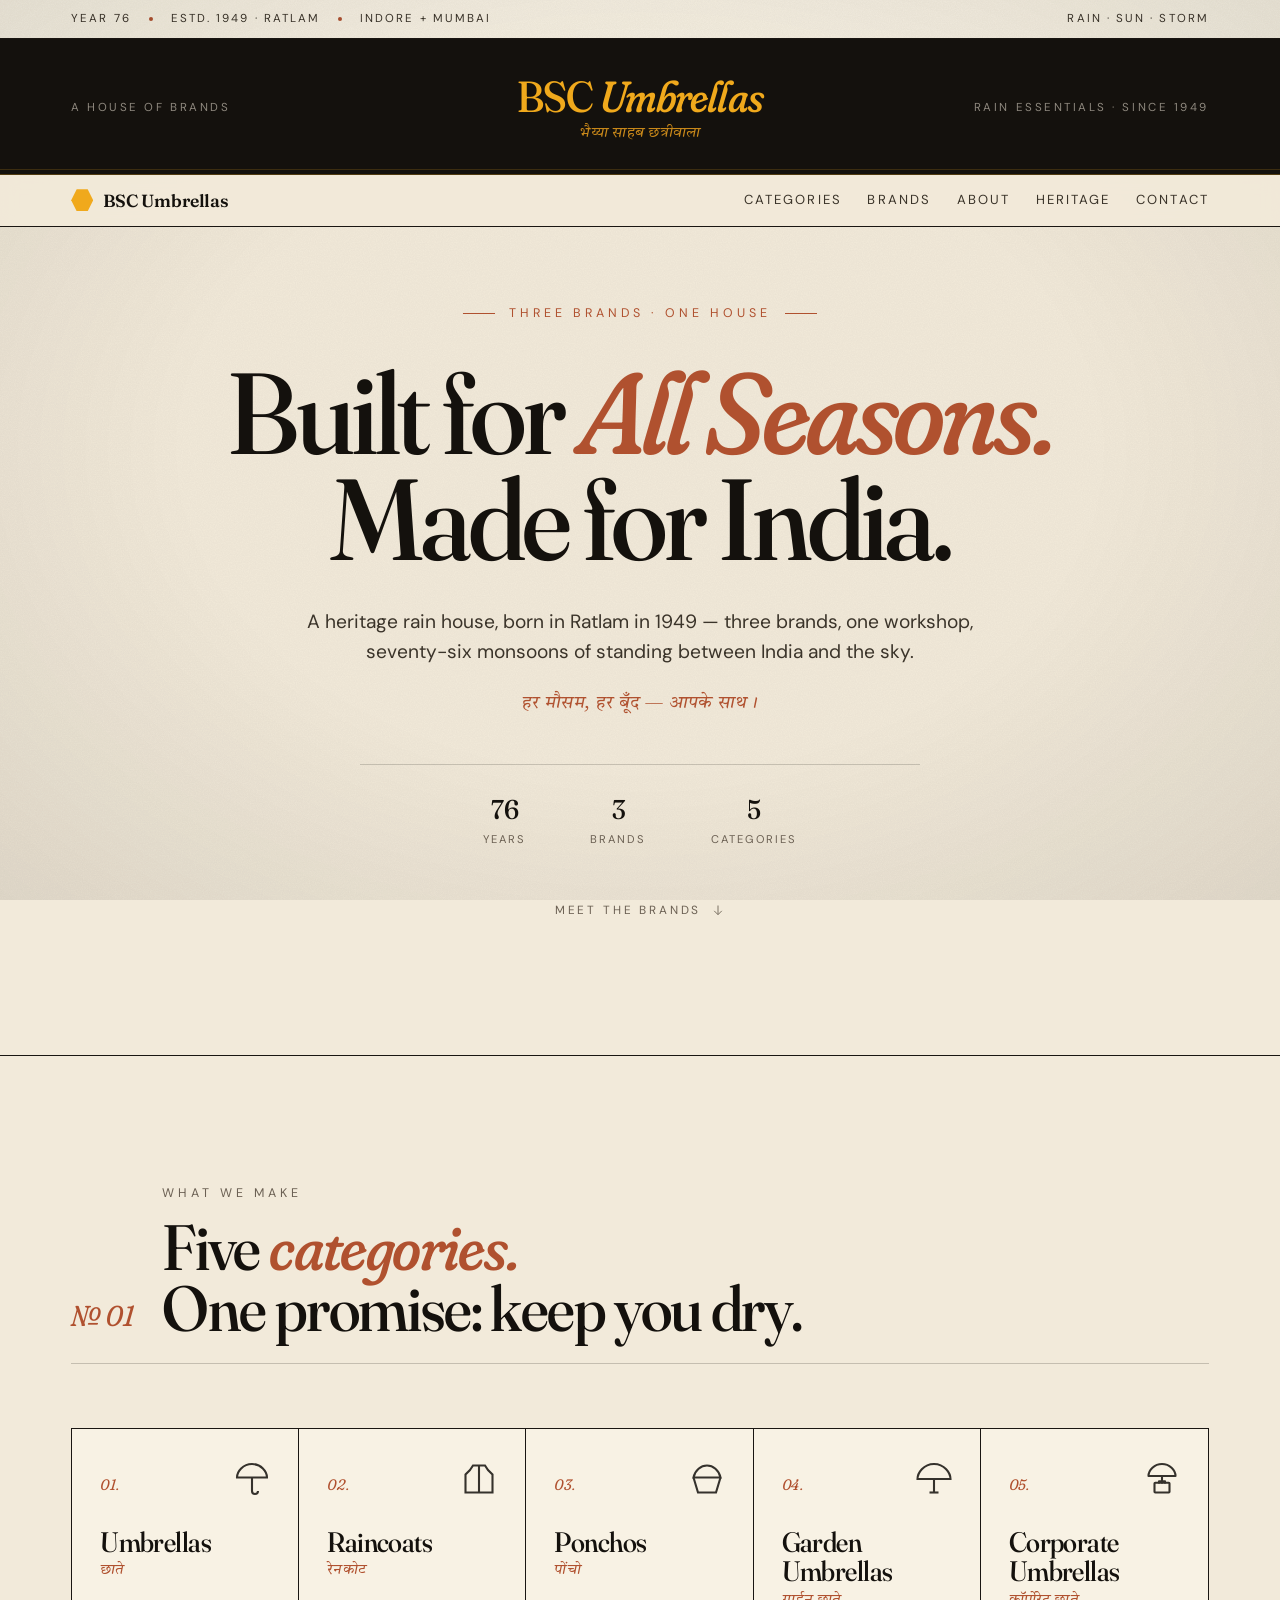
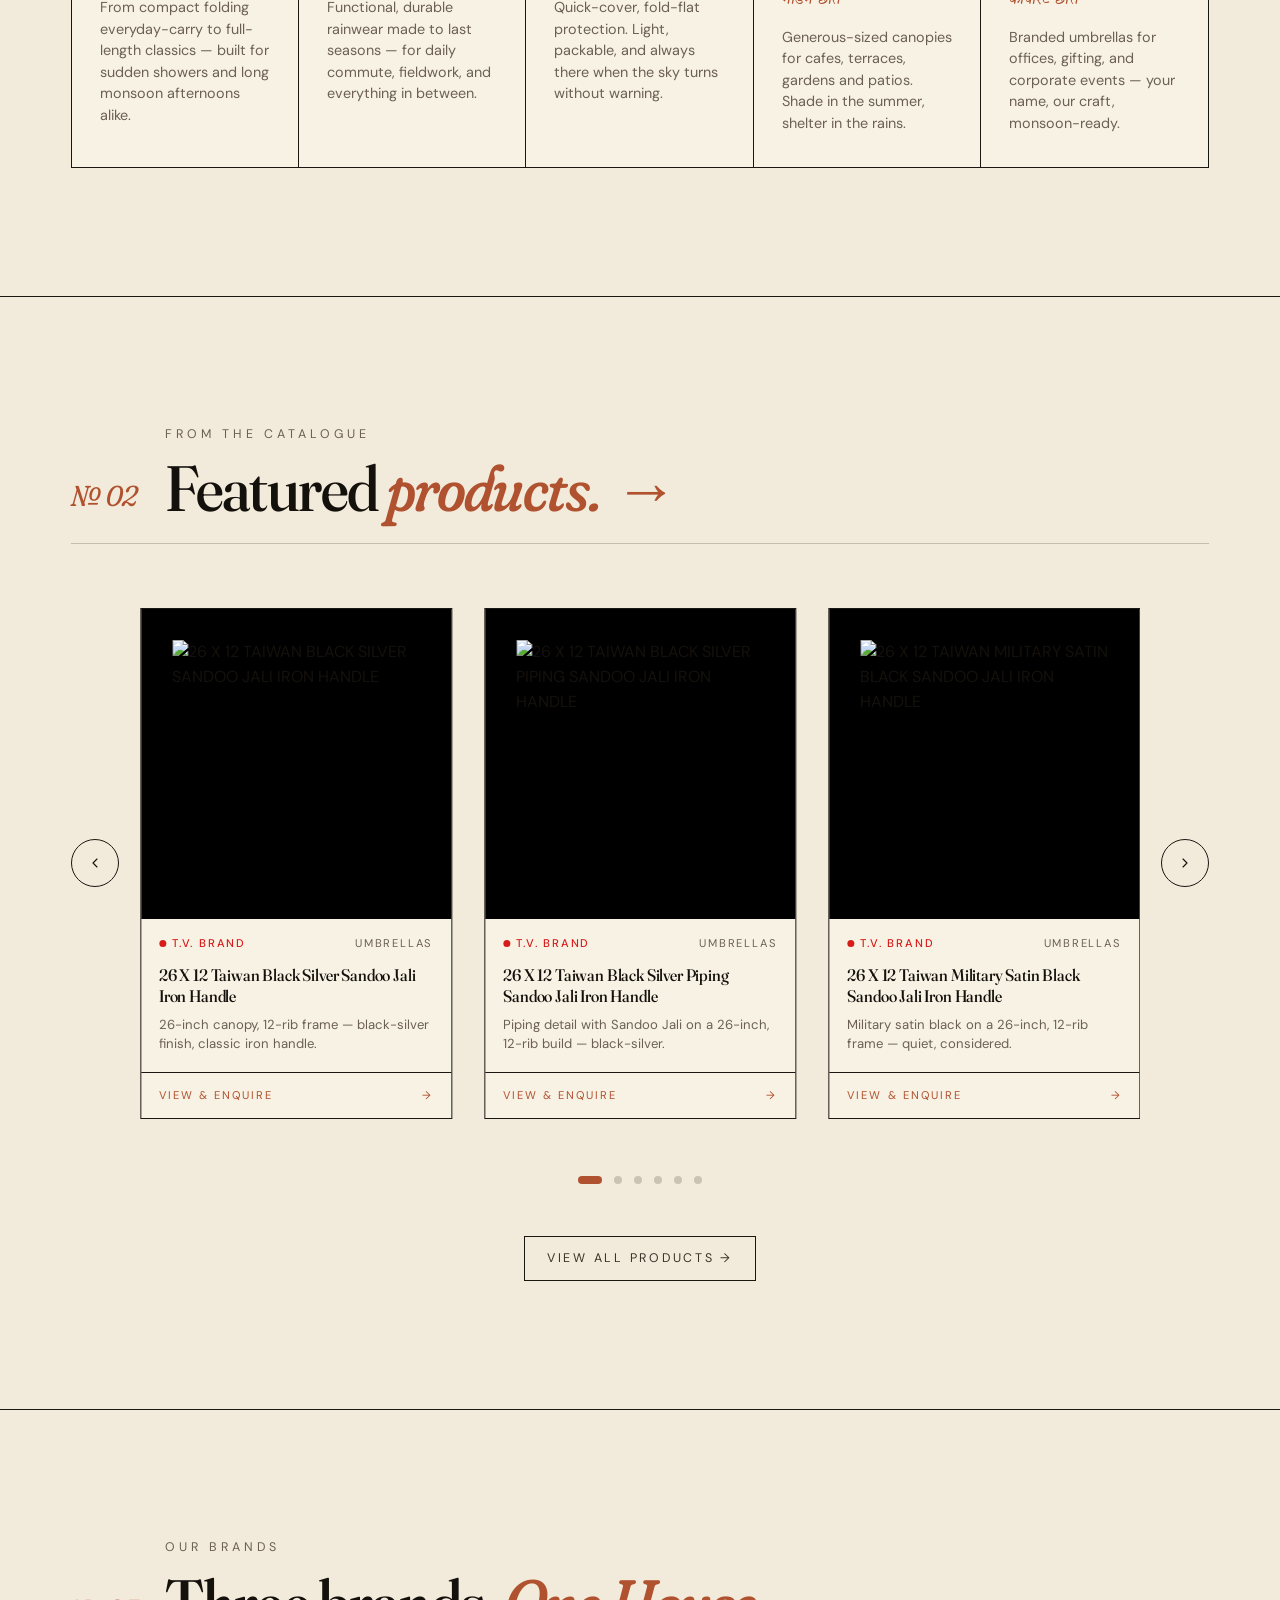
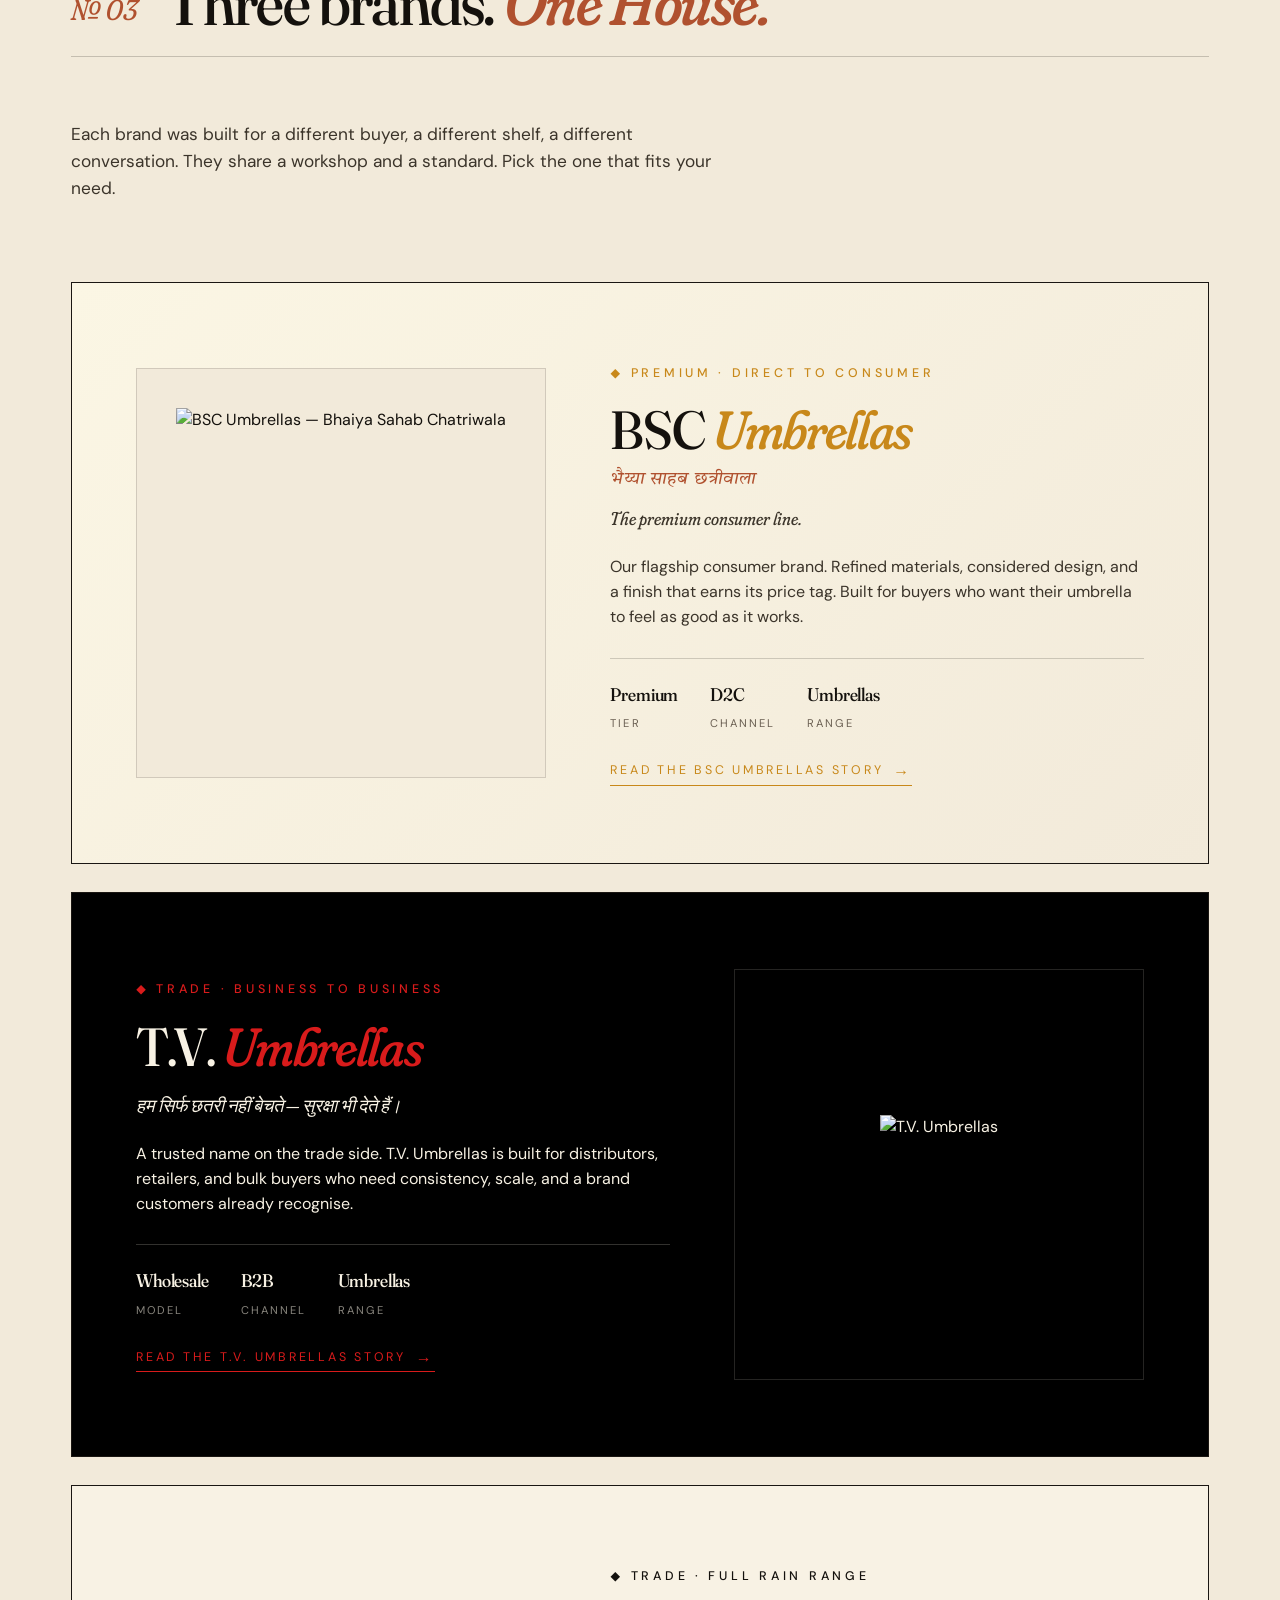
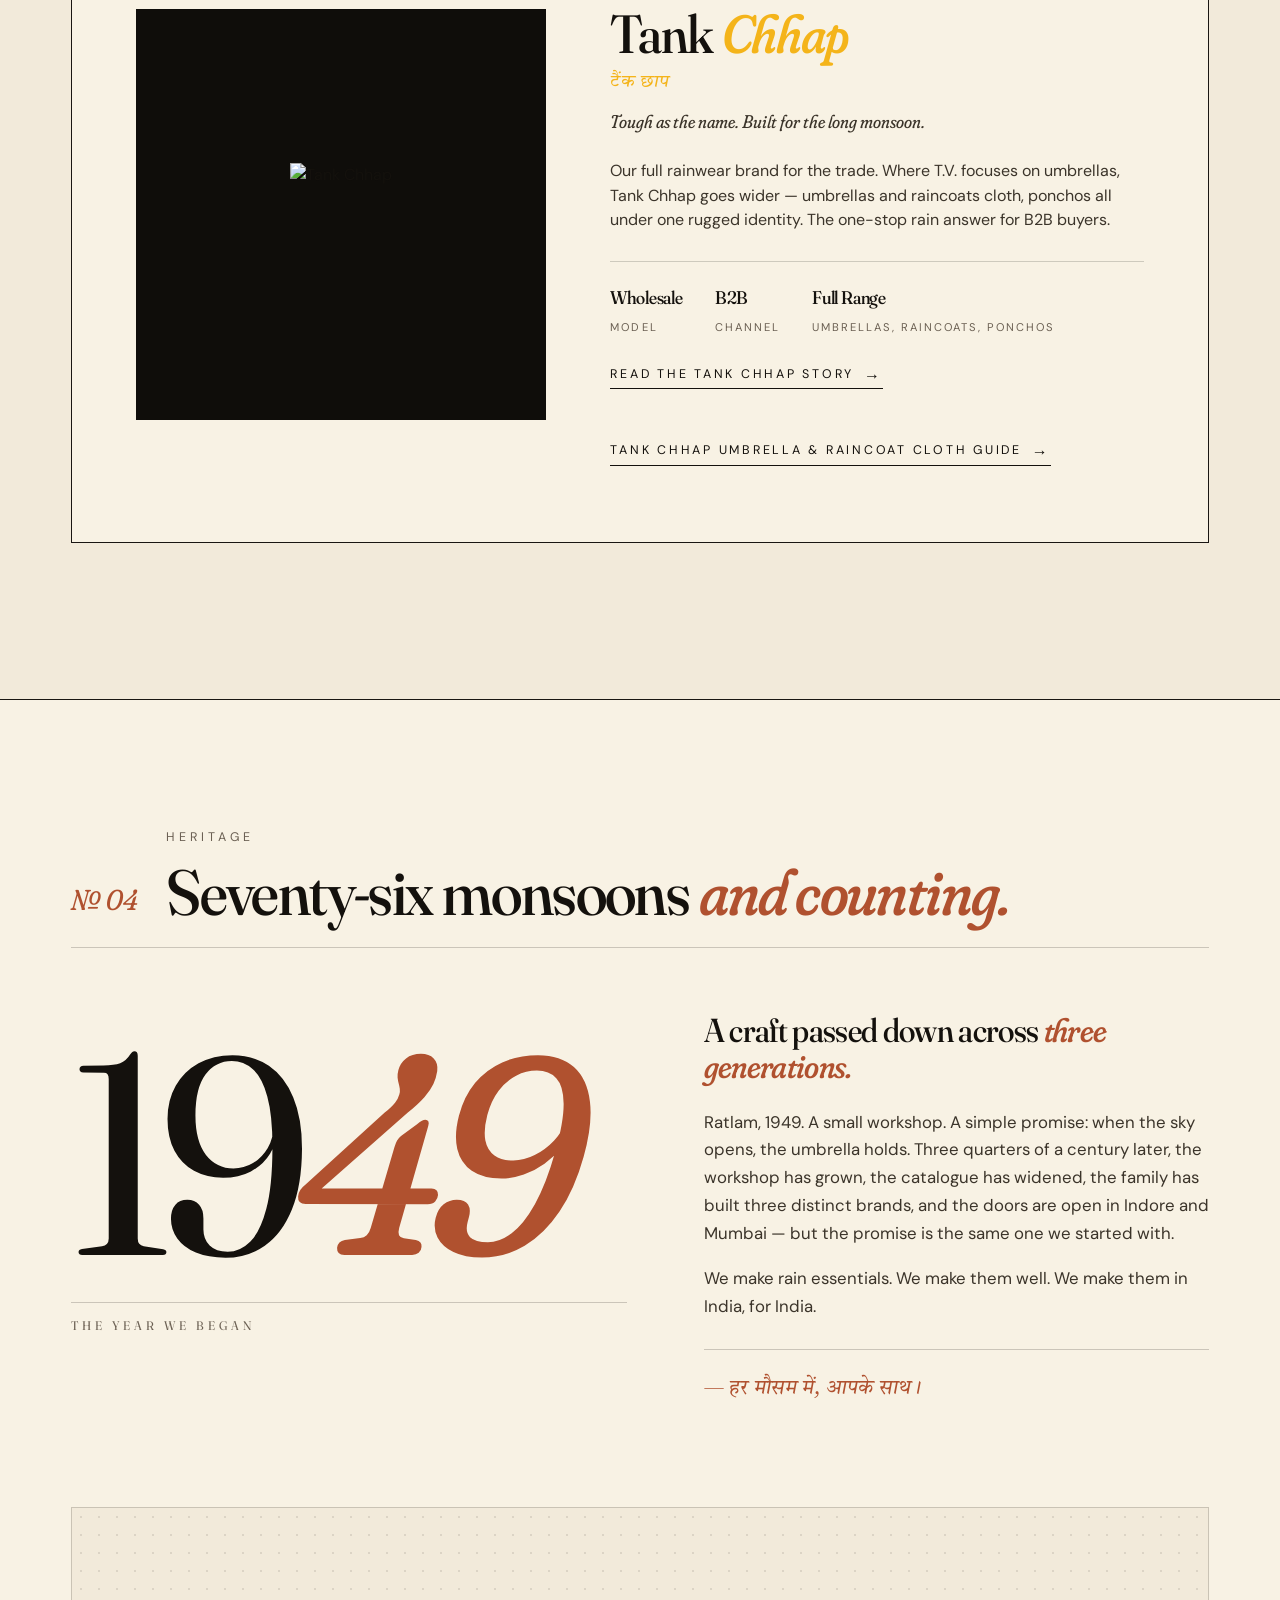
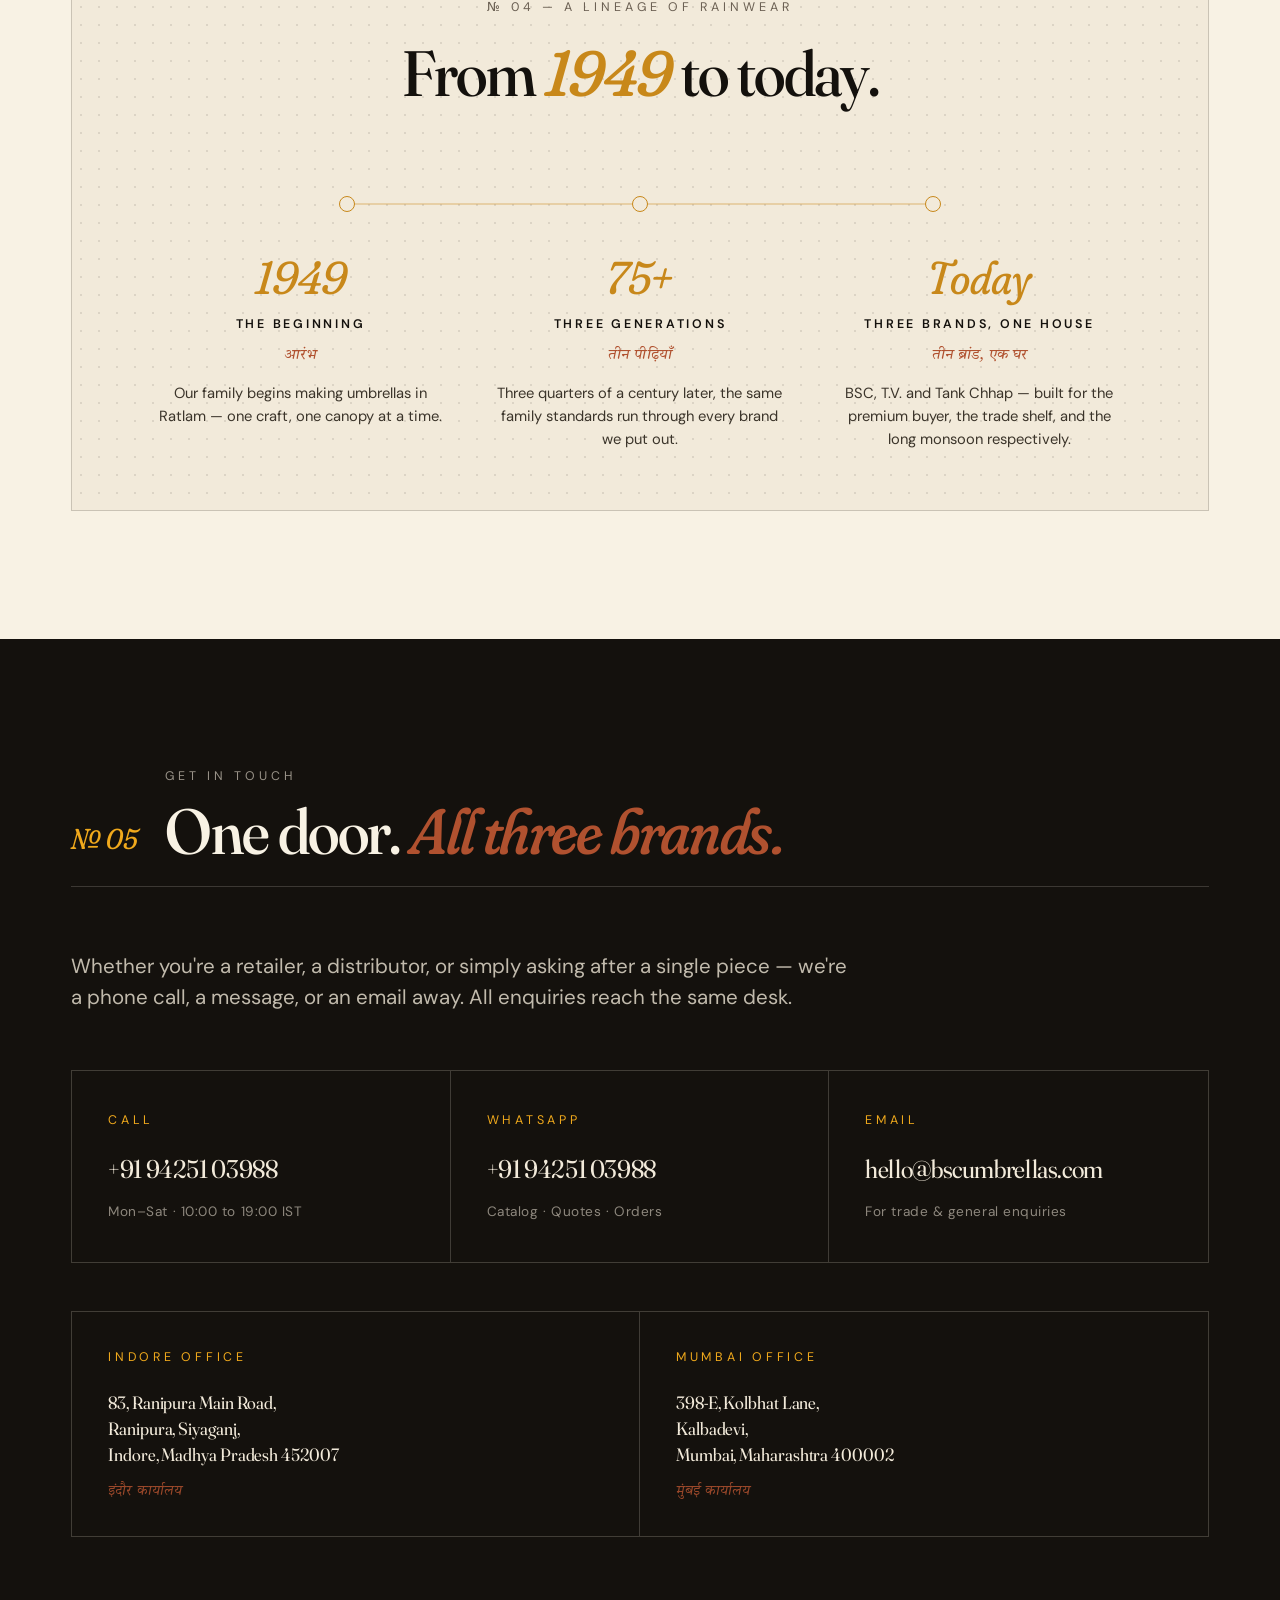
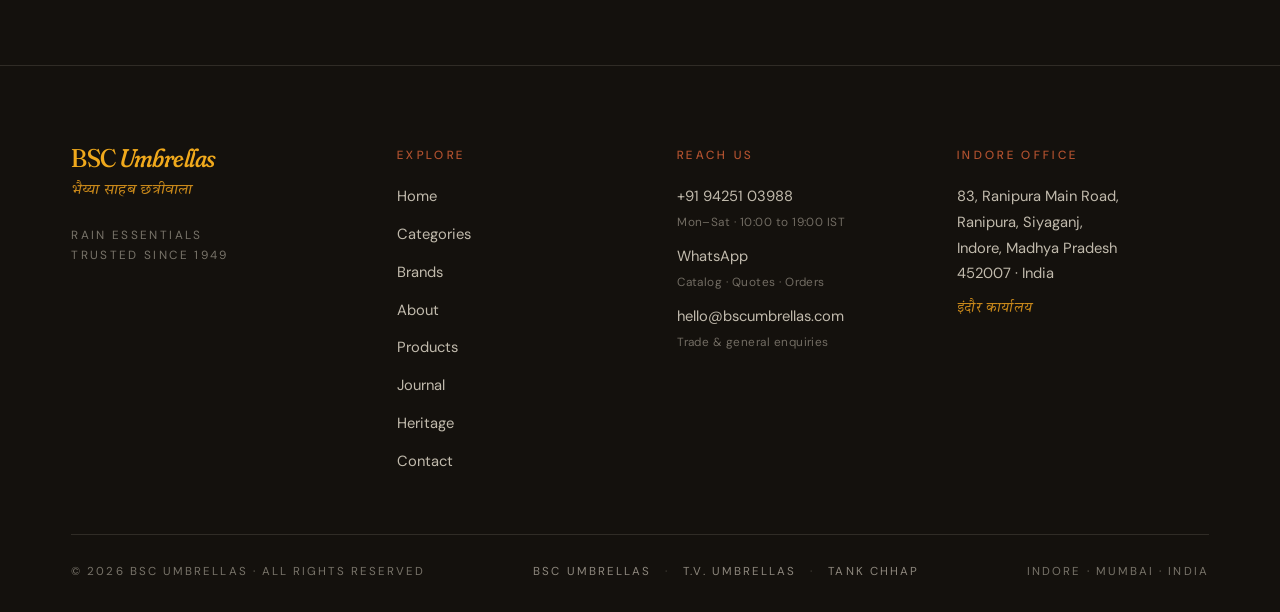
==== commit 4ff61112: "Add files via upload" ====
--- a/index.html
+++ b/index.html
@@ -3,8 +3,26 @@
 <head>
   <meta charset="UTF-8" />
   <meta name="viewport" content="width=device-width, initial-scale=1.0" />
-  <title>BSC Umbrellas — Rain Essentials Since 1949</title>
-  <meta name="description" content="A heritage rain-essentials house from Indore. Three brands — BSC Umbrellas, T.V. Umbrellas, and Tank Chhap — covering umbrellas, raincoats, ponchos, and garden umbrellas since 1949." />
+  <title>BSC Umbrellas — Heritage Umbrellas, Raincoats & Rain Essentials Since 1949</title>
+  <meta name="description" content="BSC Umbrellas — a family-run heritage rain-essentials house from Indore. Umbrellas, raincoats, ponchos and garden umbrellas made in India since 1949 across BSC, T.V. and Tank Chhap." />
+  <meta name="author" content="BSC Umbrellas" />
+
+  <link rel="canonical" href="https://bscumbrellas.in/" />
+
+  <meta property="og:type" content="website" />
+  <meta property="og:title" content="BSC Umbrellas — Heritage Umbrellas, Raincoats & Rain Essentials Since 1949" />
+  <meta property="og:description" content="A family-run heritage rain-essentials house from Indore. Umbrellas, raincoats, ponchos and garden umbrellas made in India since 1949." />
+  <meta property="og:url" content="https://bscumbrellas.in/" />
+  <meta property="og:site_name" content="BSC Umbrellas" />
+  <meta property="og:image" content="https://res.cloudinary.com/dgiyxtmkl/image/upload/v1777823914/BSC_Logo.png" />
+
+  <meta name="twitter:card" content="summary_large_image" />
+  <meta name="twitter:title" content="BSC Umbrellas — Heritage Umbrellas, Raincoats & Rain Essentials Since 1949" />
+  <meta name="twitter:description" content="A family-run heritage rain-essentials house from Indore. Umbrellas, raincoats, ponchos and garden umbrellas made in India since 1949." />
+  <meta name="twitter:image" content="https://res.cloudinary.com/dgiyxtmkl/image/upload/v1777823914/BSC_Logo.png" />
+
+  <link rel="icon" type="image/svg+xml" href="/favicon.svg" />
+  <meta name="theme-color" content="#F0A91C" />
 
   <link rel="preconnect" href="https://fonts.googleapis.com" />
   <link rel="preconnect" href="https://fonts.gstatic.com" crossorigin />
@@ -463,12 +481,14 @@
       padding: 44px 28px 32px;
       border-right: 1px solid var(--rule);
       position: relative;
-      cursor: default;
+      cursor: pointer;
       transition: background 0.4s ease;
       display: flex;
       flex-direction: column;
       justify-content: space-between;
       min-height: 280px;
+      color: inherit;
+      text-decoration: none;
     }
     .cat-card:last-child { border-right: none; }
     @media (max-width: 1080px) {
@@ -665,6 +685,26 @@
       letter-spacing: 0.18em;
       font-size: 0.7rem;
     }
+
+    .brand-link {
+      display: inline-flex;
+      align-items: center;
+      gap: 10px;
+      margin-top: 24px;
+      padding: 4px 0;
+      font-family: var(--sans);
+      font-size: 0.78rem;
+      letter-spacing: 0.22em;
+      text-transform: uppercase;
+      color: var(--ink);
+      border-bottom: 1px solid currentColor;
+      transition: gap 0.3s ease, color 0.2s ease;
+    }
+    .brand-link:hover { gap: 16px; }
+    .brand-block.bsc .brand-link { color: var(--bsc-amber-deep); }
+    .brand-block.tv .brand-link { color: var(--tv-red); border-bottom-color: var(--tv-red); }
+    .brand-block.tank .brand-link { color: var(--ink); }
+    .brand-link .arrow { font-family: var(--serif); font-size: 1rem; line-height: 1; }
 
     .heritage {
       background: var(--paper-light);
@@ -1426,6 +1466,7 @@
       <ul class="nav-links">
         <li><a href="#categories">Categories</a></li>
         <li><a href="#brands">Brands</a></li>
+        <li><a href="about.html">About</a></li>
         <li><a href="#heritage">Heritage</a></li>
         <li><a href="#contact">Contact</a></li>
       </ul>
@@ -1514,7 +1555,7 @@
 
         <div class="categories-grid reveal d1">
 
-          <div class="cat-card">
+          <a class="cat-card" href="products.html?cat=Umbrellas">
             <div>
               <div class="cat-num">01.</div>
               <h3 class="cat-name">Umbrellas</h3>
@@ -1525,9 +1566,9 @@
               <path d="M12 2 C6 2 2 7 2 11 L12 11 L22 11 C22 7 18 2 12 2 Z"/>
               <path d="M12 11 V20 C12 21.1 12.9 22 14 22 C15.1 22 16 21.1 16 20"/>
             </svg>
-          </div>
-
-          <div class="cat-card">
+          </a>
+
+          <a class="cat-card" href="products.html?cat=Raincoats">
             <div>
               <div class="cat-num">02.</div>
               <h3 class="cat-name">Raincoats</h3>
@@ -1538,9 +1579,9 @@
               <path d="M6 6 L8 3 H16 L18 6 L21 9 V21 H3 V9 Z"/>
               <path d="M12 3 V21"/>
             </svg>
-          </div>
-
-          <div class="cat-card">
+          </a>
+
+          <a class="cat-card" href="products.html?cat=Ponchos">
             <div>
               <div class="cat-num">03.</div>
               <h3 class="cat-name">Ponchos</h3>
@@ -1551,9 +1592,9 @@
               <path d="M12 3 C8 3 4 6 3 11 L21 11 C20 6 16 3 12 3 Z"/>
               <path d="M3 11 L6 21 H18 L21 11"/>
             </svg>
-          </div>
-
-          <div class="cat-card">
+          </a>
+
+          <a class="cat-card" href="products.html?cat=Garden%20Umbrellas">
             <div>
               <div class="cat-num">04.</div>
               <h3 class="cat-name">Garden Umbrellas</h3>
@@ -1565,9 +1606,9 @@
               <path d="M12 12 V21"/>
               <path d="M9 21 H15"/>
             </svg>
-          </div>
-
-          <div class="cat-card">
+          </a>
+
+          <a class="cat-card" href="products.html?cat=Corporate%20Umbrellas">
             <div>
               <div class="cat-num">05.</div>
               <h3 class="cat-name">Corporate Umbrellas</h3>
@@ -1580,7 +1621,7 @@
               <rect x="7" y="14.5" width="10" height="6.5" rx="0.5"/>
               <path d="M10 14.5 V13.5 H14 V14.5"/>
             </svg>
-          </div>
+          </a>
 
         </div>
       </div>
@@ -1753,6 +1794,10 @@
               <div><strong>D2C</strong><span>Channel</span></div>
               <div><strong>Umbrellas</strong><span>Range</span></div>
             </div>
+            <a href="bsc-umbrellas.html" class="brand-link">
+              <span>Read the BSC Umbrellas story</span>
+              <span class="arrow">&rarr;</span>
+            </a>
           </div>
         </article>
 
@@ -1769,6 +1814,10 @@
               <div><strong>B2B</strong><span>Channel</span></div>
               <div><strong>Umbrellas</strong><span>Range</span></div>
             </div>
+            <a href="tv-umbrellas.html" class="brand-link">
+              <span>Read the T.V. Umbrellas story</span>
+              <span class="arrow">&rarr;</span>
+            </a>
           </div>
           <div class="brand-art">
             <img src="https://res.cloudinary.com/dgiyxtmkl/image/upload/v1777823913/TV_Brand_Logo.png" alt="T.V. Umbrellas" width="1080" height="1080" loading="lazy" />
@@ -1791,6 +1840,16 @@
               <div><strong>Wholesale</strong><span>Model</span></div>
               <div><strong>B2B</strong><span>Channel</span></div>
               <div><strong>Full Range</strong><span>Umbrellas, Raincoats, Ponchos</span></div>
+            </div>
+            <div class="brand-links" style="display:flex; gap:24px; flex-wrap:wrap;">
+              <a href="tank-chhap.html" class="brand-link">
+                <span>Read the Tank Chhap story</span>
+                <span class="arrow">&rarr;</span>
+              </a>
+              <a href="tank-umbrellas.html" class="brand-link">
+                <span>Tank Chhap Umbrella &amp; Raincoat Cloth guide</span>
+                <span class="arrow">&rarr;</span>
+              </a>
             </div>
           </div>
         </article>
@@ -1925,6 +1984,7 @@
             <li><a href="index.html">Home</a></li>
             <li><a href="#categories">Categories</a></li>
             <li><a href="#brands">Brands</a></li>
+        <li><a href="about.html">About</a></li>
             <li><a href="products.html">Products</a></li>
             <li><a href="blog.html">Journal</a></li>
             <li><a href="#heritage">Heritage</a></li>
